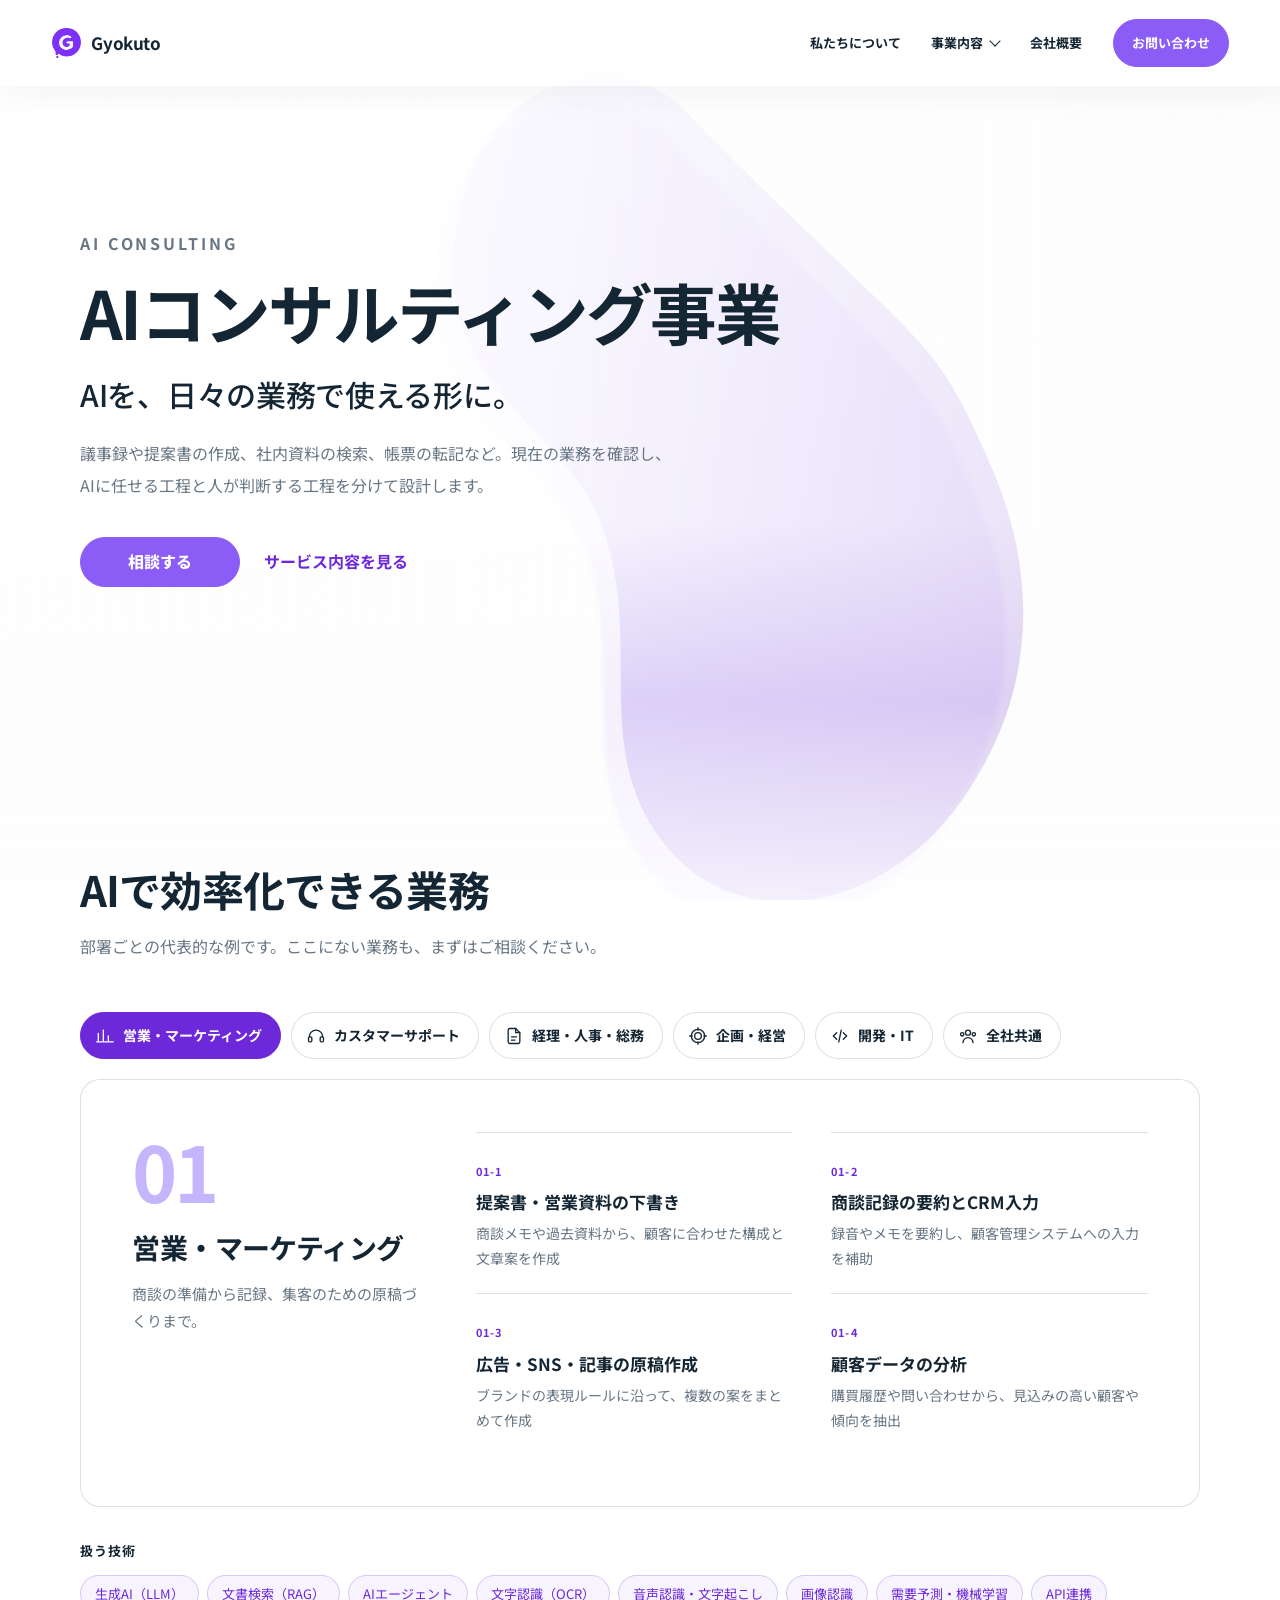
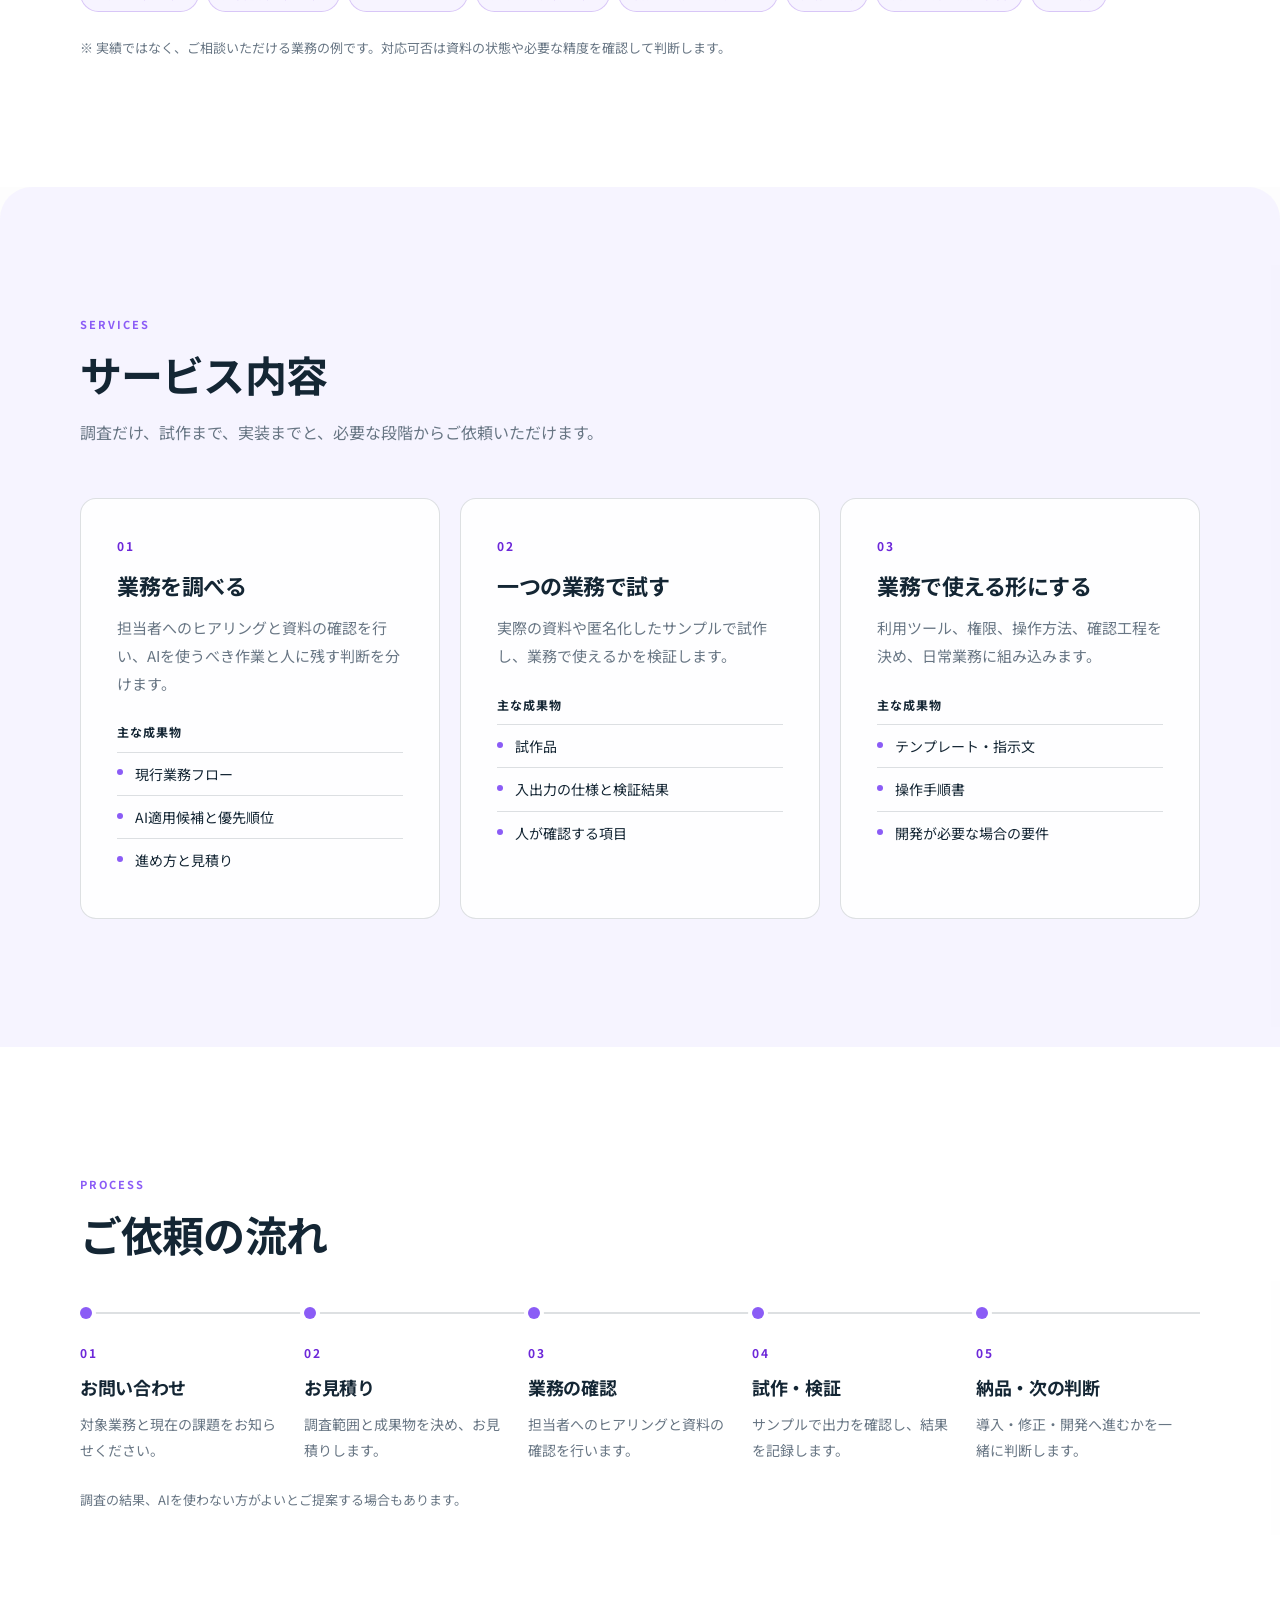
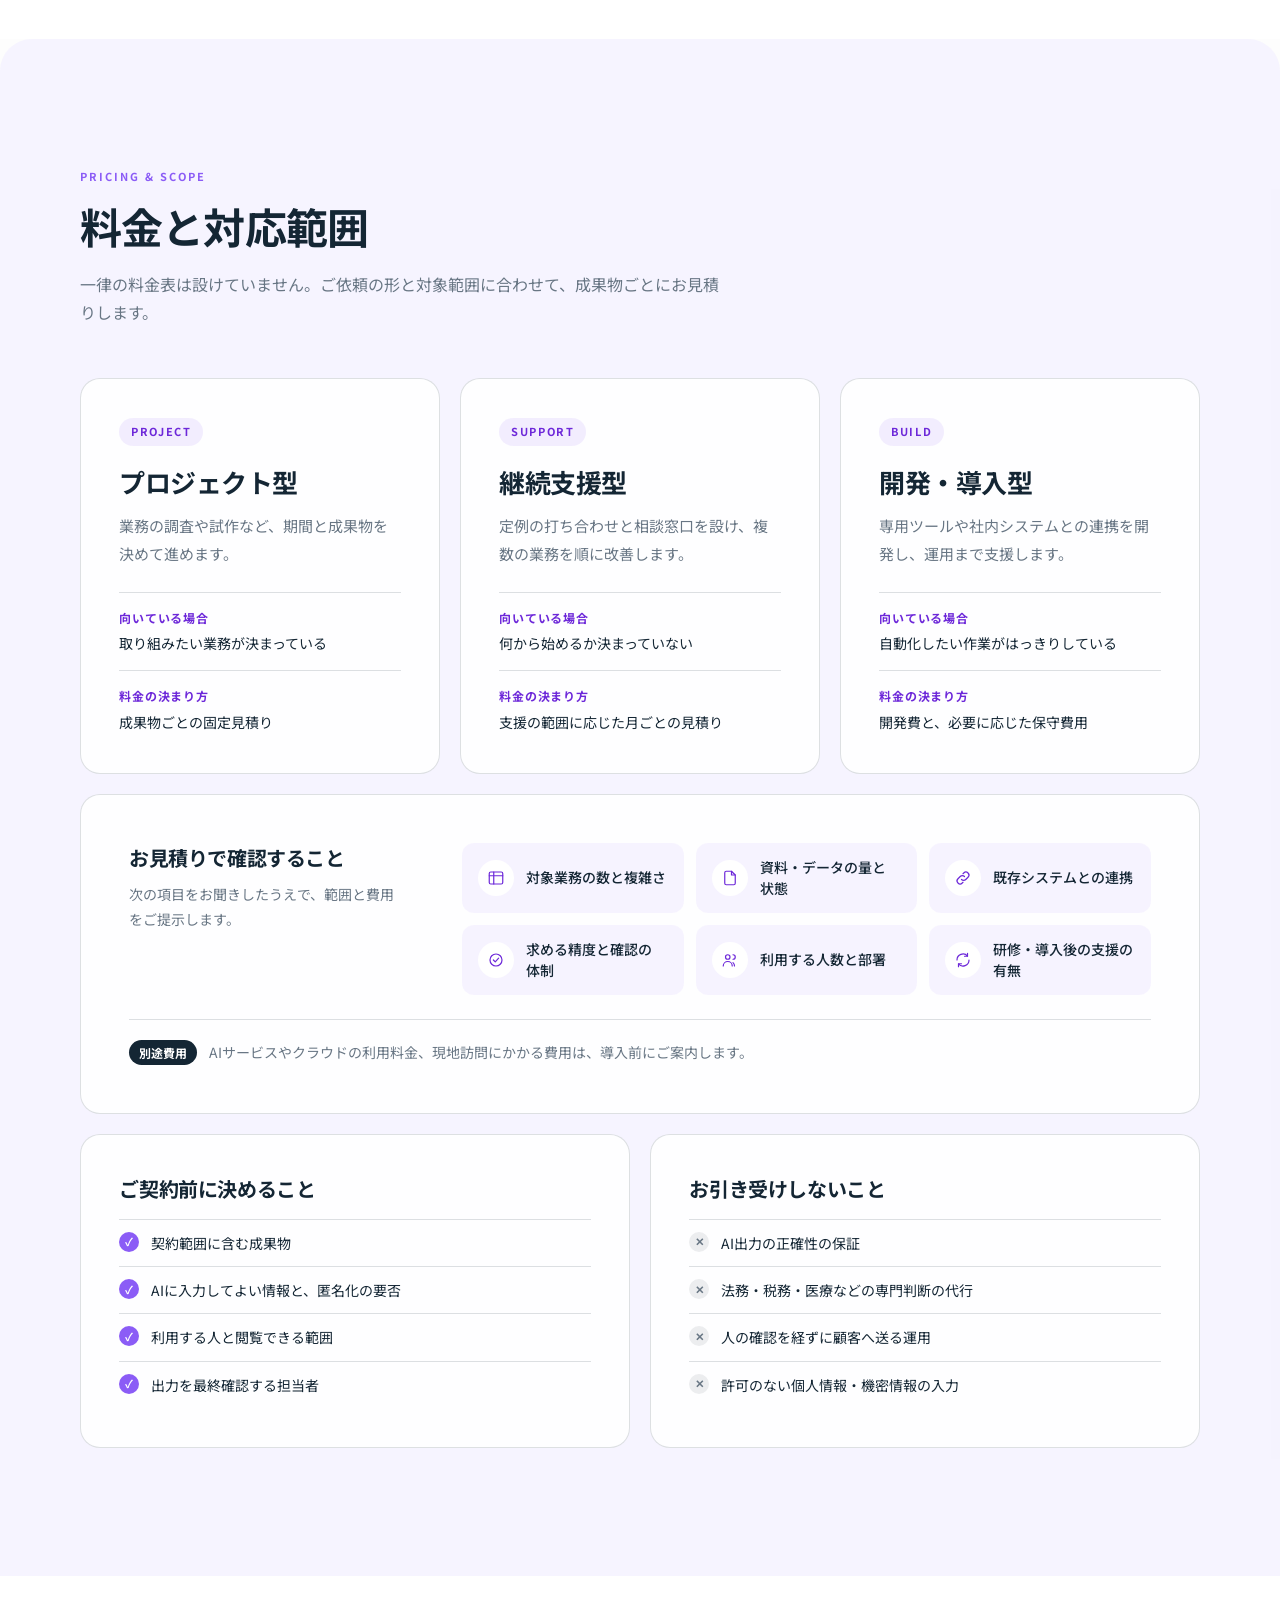
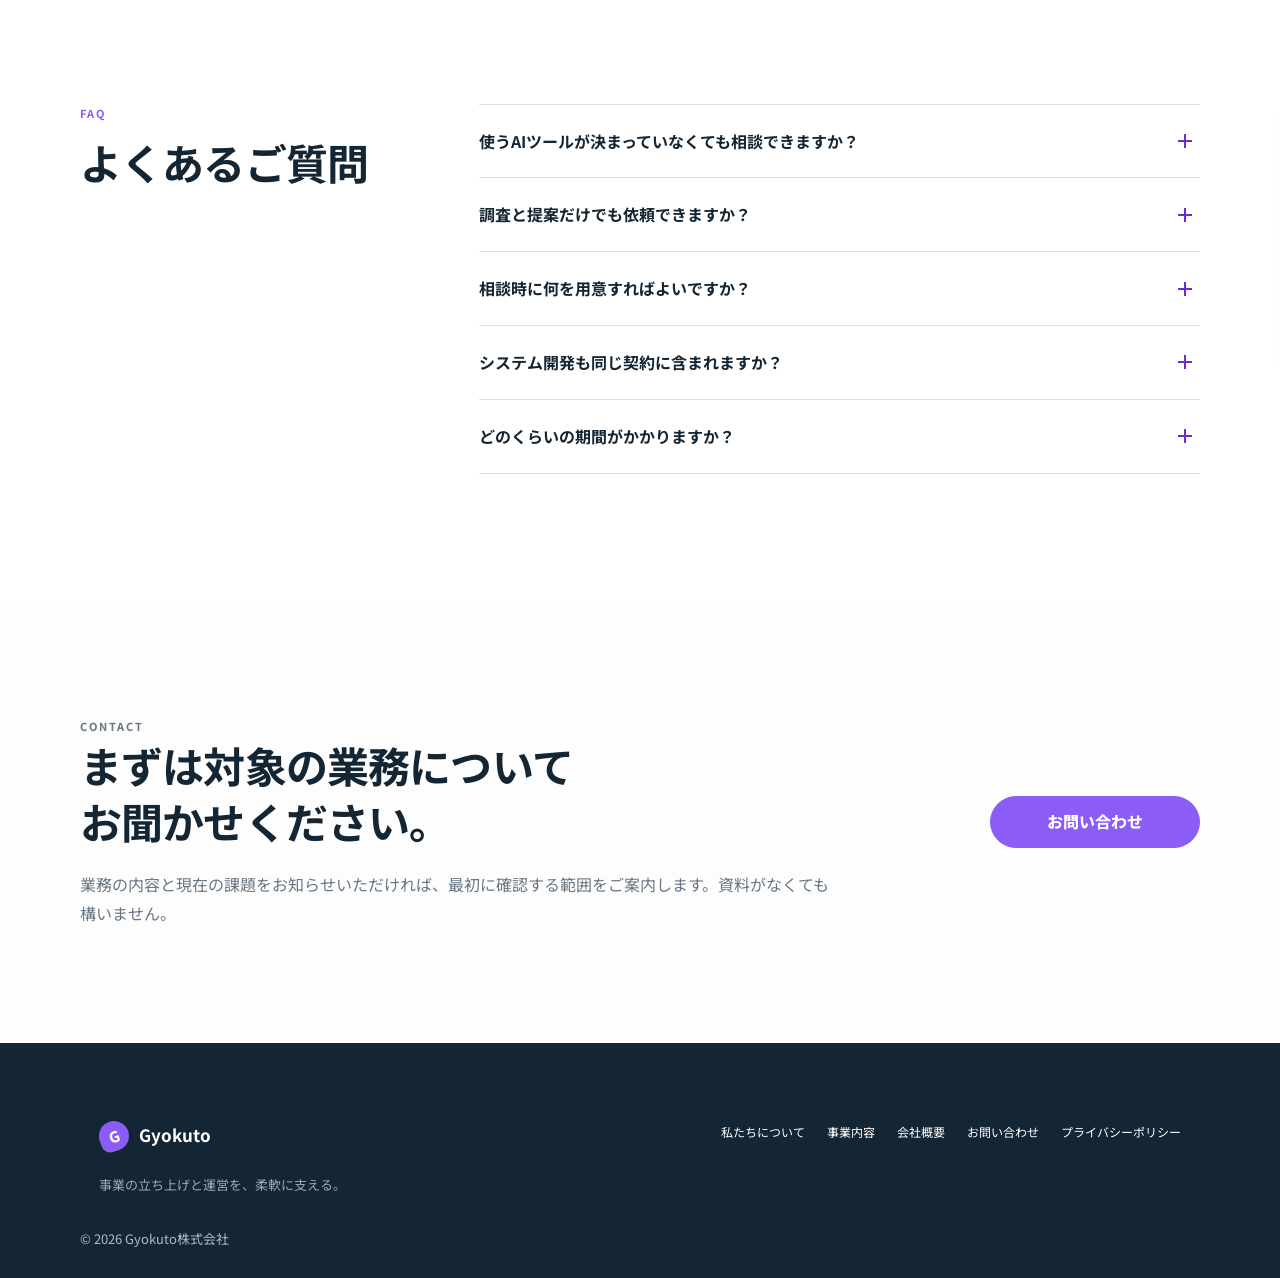
==== ai-it-consulting.html @ eee2500d "AIコンサルページの料金と対応範囲を刷新 - ご依頼の形（プロジェクト型・継続支援型・開発導入型）を追加 - お見積りで確認する項目と別途費用を明記 - ご契約前に決めること／お引き受けしないことを対" ====
<!doctype html>
<html lang="ja">
<head>
  <meta charset="utf-8">
  <meta name="viewport" content="width=device-width, initial-scale=1">
  <title>AIコンサルティング事業 | Gyokuto株式会社</title>
  <meta name="description" content="Gyokuto株式会社のAIコンサルティング事業。現在の作業手順、資料、完成物、確認者を確認し、AIに任せる工程と人が判断する工程を分けて設計します。">
  <meta property="og:type" content="website">
  <meta property="og:title" content="AIコンサルティング事業 | Gyokuto株式会社">
  <meta property="og:description" content="現在の作業手順、資料、完成物、確認者を確認し、AIに任せる工程と人が判断する工程を分けて設計します。">
  <meta property="og:url" content="https://corp.gyokuto-inc.com/ai-it-consulting.html">
  <meta property="og:image" content="https://corp.gyokuto-inc.com/assets/hero-operations.png">
  <link rel="canonical" href="https://corp.gyokuto-inc.com/ai-it-consulting.html">
  <link rel="icon" type="image/png" href="assets/gyokuto-logo-mark.png">
  <link rel="preconnect" href="https://fonts.googleapis.com">
  <link rel="preconnect" href="https://fonts.gstatic.com" crossorigin>
  <link href="https://fonts.googleapis.com/css2?family=Noto+Sans+JP:wght@400;500;700&display=swap" rel="stylesheet">
  <link rel="stylesheet" href="styles.css?v=20260928-9">
</head>
<body class="inner-page service-detail-page ai-consulting-page">
  <div class="home-morph-background" data-morph-background aria-hidden="true">
    <svg class="home-morph-background-svg" viewBox="0 0 1400 770" preserveAspectRatio="none" focusable="false">
      <defs>
        <linearGradient id="home-morph-gradient" x1="0" y1="0" x2="1" y2="1">
          <stop offset="0%" stop-color="#c4b5fd"></stop>
          <stop offset="58%" stop-color="#8b5cf6"></stop>
          <stop offset="100%" stop-color="#6d28d9"></stop>
        </linearGradient>
        <filter id="home-morph-soften" x="-20%" y="-20%" width="140%" height="140%">
          <feGaussianBlur stdDeviation="3"></feGaussianBlur>
        </filter>
      </defs>
      <g class="home-morph-shapes" transform="translate(80 0) scale(1.05)">
        <path class="home-morph-shadow" d="M 262.9,252.2 C 210.1,338.2 212.6,487.6 288.8,553.9 C 372.2,626.5 511.2,517.8 620.3,536.3 C 750.6,558.4 860.3,723 987.3,686.5 C 1089,657.3 1168,534.7 1173,429.2 C 1178,313.7 1096,189.1 995.1,130.7 C 852.1,47.07 658.8,78.95 498.1,119.2 C 410.7,141.1 322.6,154.8 262.9,252.2 Z"></path>
        <path class="home-morph-shape" data-morph-path d="M 262.9,252.2 C 210.1,338.2 212.6,487.6 288.8,553.9 C 372.2,626.5 511.2,517.8 620.3,536.3 C 750.6,558.4 860.3,723 987.3,686.5 C 1089,657.3 1168,534.7 1173,429.2 C 1178,313.7 1096,189.1 995.1,130.7 C 852.1,47.07 658.8,78.95 498.1,119.2 C 410.7,141.1 322.6,154.8 262.9,252.2 Z"></path>
      </g>
    </svg>
  </div>
  <header class="site-header home-header">
    <a class="brand home-brand" href="index.html" aria-label="Gyokuto株式会社 トップページ">
      <img class="home-brand-image" src="assets/gyokuto-logo-mark.png" alt="">
      <span>Gyokuto</span>
    </a>
    <button class="nav-toggle home-nav-toggle" type="button" aria-label="メニューを開く" aria-expanded="false">メニュー</button>
    <nav class="site-nav home-nav" aria-label="主要ナビゲーション">
      <a href="index.html#about">私たちについて</a>
      <div class="nav-business">
        <button class="nav-business-trigger" type="button" aria-expanded="false" aria-controls="business-subnav">
          <span>事業内容</span>
          <span class="nav-business-chevron" aria-hidden="true"></span>
        </button>
        <div class="nav-business-subnav" id="business-subnav">
          <a href="ai-it-consulting.html"><span>AIコンサルティング事業</span><span class="nav-business-arrow" aria-hidden="true">↗</span></a>
          <a href="bpo.html"><span>BPO事業</span><span class="nav-business-arrow" aria-hidden="true">↗</span></a>
          <a href="web-services.html"><span>業務改善・システム開発事業</span><span class="nav-business-arrow" aria-hidden="true">↗</span></a>
        </div>
      </div>
      <a href="company.html">会社概要</a>
      <a class="nav-cta home-nav-cta" href="contact.html">お問い合わせ</a>
    </nav>
  </header>
  <main>
    <section class="page-hero ai-hero" data-morph-state="0">
      <div class="container">
        <p class="eyebrow">AI CONSULTING</p>
        <h1><span class="title-keep">AIコンサルティング</span><span class="title-keep">事業</span></h1>
        <p class="ai-hero-lead">AIを、日々の業務で<br class="ai-sp-only">使える形に。</p>
        <p>議事録や提案書の作成、社内資料の検索、帳票の転記など。現在の業務を確認し、AIに任せる工程と人が判断する工程を分けて設計します。</p>
        <div class="ai-hero-actions">
          <a class="button primary" href="contact.html">相談する</a>
          <a class="text-link" href="#ai-services">サービス内容を見る</a>
        </div>
      </div>
    </section>

    <section id="ai-examples" class="section ai-examples" data-morph-state="1">
      <div class="container">
        <div class="section-heading ai-heading">
          <p class="eyebrow">USE CASES</p>
          <h2>AIで効率化できる業務</h2>
          <p>部署ごとの代表的な例です。ここにない業務も、まずはご相談ください。</p>
        </div>
        <div class="ai-uc" data-ai-tabs>
          <div class="ai-uc-tabs" role="tablist" aria-label="部署を選ぶ">
            <button class="ai-uc-tab" type="button" role="tab" id="ai-uc-tab-sales" aria-controls="ai-uc-sales" aria-selected="true"><span class="ai-uc-icon" aria-hidden="true"><svg viewBox="0 0 24 24" fill="none" stroke="currentColor" stroke-width="1.6" stroke-linecap="round" stroke-linejoin="round"><path d="M4 19V9M10 19V5M16 19v-7M22 19H2"/></svg></span>営業・マーケティング</button>
            <button class="ai-uc-tab" type="button" role="tab" id="ai-uc-tab-support" aria-controls="ai-uc-support" aria-selected="false" tabindex="-1"><span class="ai-uc-icon" aria-hidden="true"><svg viewBox="0 0 24 24" fill="none" stroke="currentColor" stroke-width="1.6" stroke-linecap="round" stroke-linejoin="round"><path d="M4 13a8 8 0 0 1 16 0"/><rect x="3" y="13" width="4" height="6" rx="1.5"/><rect x="17" y="13" width="4" height="6" rx="1.5"/></svg></span>カスタマーサポート</button>
            <button class="ai-uc-tab" type="button" role="tab" id="ai-uc-tab-backoffice" aria-controls="ai-uc-backoffice" aria-selected="false" tabindex="-1"><span class="ai-uc-icon" aria-hidden="true"><svg viewBox="0 0 24 24" fill="none" stroke="currentColor" stroke-width="1.6" stroke-linecap="round" stroke-linejoin="round"><path d="M14 3H7a2 2 0 0 0-2 2v14a2 2 0 0 0 2 2h10a2 2 0 0 0 2-2V8z"/><path d="M14 3v5h5M9 13h6M9 17h4"/></svg></span>経理・人事・総務</button>
            <button class="ai-uc-tab" type="button" role="tab" id="ai-uc-tab-planning" aria-controls="ai-uc-planning" aria-selected="false" tabindex="-1"><span class="ai-uc-icon" aria-hidden="true"><svg viewBox="0 0 24 24" fill="none" stroke="currentColor" stroke-width="1.6" stroke-linecap="round" stroke-linejoin="round"><circle cx="12" cy="12" r="8"/><circle cx="12" cy="12" r="4"/><path d="M12 2v3M12 19v3M2 12h3M19 12h3"/></svg></span>企画・経営</button>
            <button class="ai-uc-tab" type="button" role="tab" id="ai-uc-tab-dev" aria-controls="ai-uc-dev" aria-selected="false" tabindex="-1"><span class="ai-uc-icon" aria-hidden="true"><svg viewBox="0 0 24 24" fill="none" stroke="currentColor" stroke-width="1.6" stroke-linecap="round" stroke-linejoin="round"><path d="m8 8-4 4 4 4M16 8l4 4-4 4M13.5 5l-3 14"/></svg></span>開発・IT</button>
            <button class="ai-uc-tab" type="button" role="tab" id="ai-uc-tab-company" aria-controls="ai-uc-company" aria-selected="false" tabindex="-1"><span class="ai-uc-icon" aria-hidden="true"><svg viewBox="0 0 24 24" fill="none" stroke="currentColor" stroke-width="1.6" stroke-linecap="round" stroke-linejoin="round"><circle cx="12" cy="8" r="3"/><path d="M6 20a6 6 0 0 1 12 0"/><circle cx="5" cy="10" r="2"/><circle cx="19" cy="10" r="2"/></svg></span>全社共通</button>
          </div>
          <div class="ai-uc-panel" id="ai-uc-sales" role="tabpanel" aria-labelledby="ai-uc-tab-sales">
            <div class="ai-uc-panel-head">
              <span class="ai-uc-panel-num" aria-hidden="true">01</span>
              <h3>営業・マーケティング</h3>
              <p>商談の準備から記録、集客のための原稿づくりまで。</p>
            </div>
            <ul class="ai-uc-list">
                <li><span class="ai-uc-no">01-1</span><h4>提案書・営業資料の下書き</h4><p>商談メモや過去資料から、顧客に合わせた構成と文章案を作成</p></li>
                <li><span class="ai-uc-no">01-2</span><h4>商談記録の要約とCRM入力</h4><p>録音やメモを要約し、顧客管理システムへの入力を補助</p></li>
                <li><span class="ai-uc-no">01-3</span><h4>広告・SNS・記事の原稿作成</h4><p>ブランドの表現ルールに沿って、複数の案をまとめて作成</p></li>
                <li><span class="ai-uc-no">01-4</span><h4>顧客データの分析</h4><p>購買履歴や問い合わせから、見込みの高い顧客や傾向を抽出</p></li>
            </ul>
          </div>
          <div class="ai-uc-panel" id="ai-uc-support" role="tabpanel" aria-labelledby="ai-uc-tab-support">
            <div class="ai-uc-panel-head">
              <span class="ai-uc-panel-num" aria-hidden="true">02</span>
              <h3>カスタマーサポート</h3>
              <p>問い合わせの一次対応と、担当者の回答作成を支えます。</p>
            </div>
            <ul class="ai-uc-list">
                <li><span class="ai-uc-no">02-1</span><h4>問い合わせ対応チャットボット</h4><p>FAQや規約をもとに、よくある質問へ24時間回答</p></li>
                <li><span class="ai-uc-no">02-2</span><h4>問い合わせの分類・振り分け</h4><p>メールやフォームの内容を読み取り、担当部署ごとに仕分け</p></li>
                <li><span class="ai-uc-no">02-3</span><h4>回答文の下書き</h4><p>過去の対応履歴を参照し、担当者が確認する回答案を作成</p></li>
                <li><span class="ai-uc-no">02-4</span><h4>応対記録の要約と分析</h4><p>通話やチャットの記録を要約し、多い要望や不満を集計</p></li>
            </ul>
          </div>
          <div class="ai-uc-panel" id="ai-uc-backoffice" role="tabpanel" aria-labelledby="ai-uc-tab-backoffice">
            <div class="ai-uc-panel-head">
              <span class="ai-uc-panel-num" aria-hidden="true">03</span>
              <h3>経理・人事・総務</h3>
              <p>書類の読み取りやチェックなど、件数の多い事務作業に。</p>
            </div>
            <ul class="ai-uc-list">
                <li><span class="ai-uc-no">03-1</span><h4>請求書・帳票の読み取り</h4><p>PDFや紙の書類から必要な項目を抜き出し、Excelや会計ソフトへ</p></li>
                <li><span class="ai-uc-no">03-2</span><h4>経費・申請内容のチェック</h4><p>社内規程と照らし合わせ、不備や確認が必要な箇所を指摘</p></li>
                <li><span class="ai-uc-no">03-3</span><h4>求人票・研修資料の作成</h4><p>職種や社内ルールに合わせて、文章と資料の下書きを作成</p></li>
                <li><span class="ai-uc-no">03-4</span><h4>社内規程の問い合わせ対応</h4><p>就業規則や手続きに関する社員からの質問に回答</p></li>
            </ul>
          </div>
          <div class="ai-uc-panel" id="ai-uc-planning" role="tabpanel" aria-labelledby="ai-uc-tab-planning">
            <div class="ai-uc-panel-head">
              <span class="ai-uc-panel-num" aria-hidden="true">04</span>
              <h3>企画・経営</h3>
              <p>情報収集と分析の時間を減らし、判断に集中できるように。</p>
            </div>
            <ul class="ai-uc-list">
                <li><span class="ai-uc-no">04-1</span><h4>市場・競合の調査</h4><p>公開情報を集めて要約し、比較しやすい形に整理</p></li>
                <li><span class="ai-uc-no">04-2</span><h4>売上・需要の予測</h4><p>過去の実績データから、売上や在庫の必要量を予測</p></li>
                <li><span class="ai-uc-no">04-3</span><h4>レポート・会議資料の作成</h4><p>数値データと議事録から、報告書や資料の下書きを作成</p></li>
                <li><span class="ai-uc-no">04-4</span><h4>アンケート・口コミの分析</h4><p>自由記述の回答を分類し、傾向と改善点をまとめる</p></li>
            </ul>
          </div>
          <div class="ai-uc-panel" id="ai-uc-dev" role="tabpanel" aria-labelledby="ai-uc-tab-dev">
            <div class="ai-uc-panel-head">
              <span class="ai-uc-panel-num" aria-hidden="true">05</span>
              <h3>開発・IT</h3>
              <p>開発の生産性向上から、社内システムへのAI組み込みまで。</p>
            </div>
            <ul class="ai-uc-list">
                <li><span class="ai-uc-no">05-1</span><h4>コード生成・レビューの支援</h4><p>開発チームに合ったAIツールの選定と、使い方のルールづくり</p></li>
                <li><span class="ai-uc-no">05-2</span><h4>テスト・技術文書の作成</h4><p>既存のコードから、テストケースや仕様書の下書きを作成</p></li>
                <li><span class="ai-uc-no">05-3</span><h4>既存システムとのAI連携</h4><p>社内システムや業務ツールに、API経由でAIの機能を組み込み</p></li>
                <li><span class="ai-uc-no">05-4</span><h4>AIエージェントによる自動化</h4><p>複数の手順にまたがる定型処理を、AIが順に実行する仕組みを構築</p></li>
            </ul>
          </div>
          <div class="ai-uc-panel" id="ai-uc-company" role="tabpanel" aria-labelledby="ai-uc-tab-company">
            <div class="ai-uc-panel-head">
              <span class="ai-uc-panel-num" aria-hidden="true">06</span>
              <h3>全社共通</h3>
              <p>部署を問わず使える基盤と、安全に使うためのルールづくり。</p>
            </div>
            <ul class="ai-uc-list">
                <li><span class="ai-uc-no">06-1</span><h4>社内ナレッジ検索</h4><p>マニュアルや過去資料を横断して検索し、参照元つきで回答</p></li>
                <li><span class="ai-uc-no">06-2</span><h4>議事録の作成</h4><p>会議の音声から文字起こしし、決定事項とタスクを整理</p></li>
                <li><span class="ai-uc-no">06-3</span><h4>翻訳・文章の校正</h4><p>社内外の文書を翻訳し、表記ゆれや誤字を確認</p></li>
                <li><span class="ai-uc-no">06-4</span><h4>AI利用ガイドラインと研修</h4><p>入力してよい情報や確認手順を定め、社員向けの研修を実施</p></li>
            </ul>
          </div>
        </div>
        <div class="ai-tech">
          <p class="ai-tech-label">扱う技術</p>
          <ul class="ai-tech-list"><li>生成AI（LLM）</li><li>文書検索（RAG）</li><li>AIエージェント</li><li>文字認識（OCR）</li><li>音声認識・文字起こし</li><li>画像認識</li><li>需要予測・機械学習</li><li>API連携</li></ul>
        </div>
        <p class="ai-small">※ 実績ではなく、ご相談いただける業務の例です。対応可否は資料の状態や必要な精度を確認して判断します。</p>
      </div>
    </section>

    <section id="ai-services" class="section muted ai-services" data-morph-state="2">
      <div class="container">
        <div class="section-heading ai-heading">
          <p class="eyebrow">SERVICES</p>
          <h2>サービス内容</h2>
          <p>調査だけ、試作まで、実装までと、必要な段階からご依頼いただけます。</p>
        </div>
        <ol class="ai-service-grid">
          <li class="ai-service">
            <span class="ai-num">01</span>
            <h3>業務を調べる</h3>
            <p>担当者へのヒアリングと資料の確認を行い、AIを使うべき作業と人に残す判断を分けます。</p>
            <p class="ai-service-label">主な成果物</p>
            <ul>
              <li>現行業務フロー</li>
              <li>AI適用候補と優先順位</li>
              <li>進め方と見積り</li>
            </ul>
          </li>
          <li class="ai-service">
            <span class="ai-num">02</span>
            <h3>一つの業務で試す</h3>
            <p>実際の資料や匿名化したサンプルで試作し、業務で使えるかを検証します。</p>
            <p class="ai-service-label">主な成果物</p>
            <ul>
              <li>試作品</li>
              <li>入出力の仕様と検証結果</li>
              <li>人が確認する項目</li>
            </ul>
          </li>
          <li class="ai-service">
            <span class="ai-num">03</span>
            <h3>業務で使える形にする</h3>
            <p>利用ツール、権限、操作方法、確認工程を決め、日常業務に組み込みます。</p>
            <p class="ai-service-label">主な成果物</p>
            <ul>
              <li>テンプレート・指示文</li>
              <li>操作手順書</li>
              <li>開発が必要な場合の要件</li>
            </ul>
          </li>
        </ol>
      </div>
    </section>

    <section id="ai-process" class="section ai-process" data-morph-state="3">
      <div class="container">
        <div class="section-heading ai-heading">
          <p class="eyebrow">PROCESS</p>
          <h2>ご依頼の流れ</h2>
        </div>
        <ol class="ai-flow">
          <li><span class="ai-num">01</span><h3>お問い合わせ</h3><p>対象業務と現在の課題をお知らせください。</p></li>
          <li><span class="ai-num">02</span><h3>お見積り</h3><p>調査範囲と成果物を決め、お見積りします。</p></li>
          <li><span class="ai-num">03</span><h3>業務の確認</h3><p>担当者へのヒアリングと資料の確認を行います。</p></li>
          <li><span class="ai-num">04</span><h3>試作・検証</h3><p>サンプルで出力を確認し、結果を記録します。</p></li>
          <li><span class="ai-num">05</span><h3>納品・次の判断</h3><p>導入・修正・開発へ進むかを一緒に判断します。</p></li>
        </ol>
        <p class="ai-small">調査の結果、AIを使わない方がよいとご提案する場合もあります。</p>
      </div>
    </section>

    <section id="ai-pricing" class="section muted ai-pricing" data-morph-state="4">
      <div class="container">
        <div class="section-heading ai-heading">
          <p class="eyebrow">PRICING &amp; SCOPE</p>
          <h2>料金と対応範囲</h2>
          <p>一律の料金表は設けていません。ご依頼の形と対象範囲に合わせて、成果物ごとにお見積りします。</p>
        </div>

        <ol class="ai-plan-grid">
          <li class="ai-plan">
            <span class="ai-plan-tag">PROJECT</span>
            <h3>プロジェクト型</h3>
            <p class="ai-plan-lead">業務の調査や試作など、期間と成果物を決めて進めます。</p>
            <dl class="ai-plan-meta">
              <div><dt>向いている場合</dt><dd>取り組みたい業務が決まっている</dd></div>
              <div><dt>料金の決まり方</dt><dd>成果物ごとの固定見積り</dd></div>
            </dl>
          </li>
          <li class="ai-plan">
            <span class="ai-plan-tag">SUPPORT</span>
            <h3>継続支援型</h3>
            <p class="ai-plan-lead">定例の打ち合わせと相談窓口を設け、複数の業務を順に改善します。</p>
            <dl class="ai-plan-meta">
              <div><dt>向いている場合</dt><dd>何から始めるか決まっていない</dd></div>
              <div><dt>料金の決まり方</dt><dd>支援の範囲に応じた月ごとの見積り</dd></div>
            </dl>
          </li>
          <li class="ai-plan">
            <span class="ai-plan-tag">BUILD</span>
            <h3>開発・導入型</h3>
            <p class="ai-plan-lead">専用ツールや社内システムとの連携を開発し、運用まで支援します。</p>
            <dl class="ai-plan-meta">
              <div><dt>向いている場合</dt><dd>自動化したい作業がはっきりしている</dd></div>
              <div><dt>料金の決まり方</dt><dd>開発費と、必要に応じた保守費用</dd></div>
            </dl>
          </li>
        </ol>

        <div class="ai-estimate">
          <div class="ai-estimate-head">
            <h3>お見積りで確認すること</h3>
            <p>次の項目をお聞きしたうえで、範囲と費用をご提示します。</p>
          </div>
          <ul class="ai-estimate-list">
            <li><span class="ai-estimate-icon" aria-hidden="true"><svg viewBox="0 0 24 24" fill="none" stroke="currentColor" stroke-width="1.6" stroke-linecap="round" stroke-linejoin="round"><rect x="3" y="4" width="18" height="16" rx="2"/><path d="M3 9h18M9 4v16"/></svg></span>対象業務の数と複雑さ</li>
            <li><span class="ai-estimate-icon" aria-hidden="true"><svg viewBox="0 0 24 24" fill="none" stroke="currentColor" stroke-width="1.6" stroke-linecap="round" stroke-linejoin="round"><path d="M14 3H7a2 2 0 0 0-2 2v14a2 2 0 0 0 2 2h10a2 2 0 0 0 2-2V8z"/><path d="M14 3v5h5"/></svg></span>資料・データの量と状態</li>
            <li><span class="ai-estimate-icon" aria-hidden="true"><svg viewBox="0 0 24 24" fill="none" stroke="currentColor" stroke-width="1.6" stroke-linecap="round" stroke-linejoin="round"><path d="M10 14a4 4 0 0 0 5.7 0l3-3a4 4 0 0 0-5.7-5.7l-1 1"/><path d="M14 10a4 4 0 0 0-5.7 0l-3 3a4 4 0 0 0 5.7 5.7l1-1"/></svg></span>既存システムとの連携</li>
            <li><span class="ai-estimate-icon" aria-hidden="true"><svg viewBox="0 0 24 24" fill="none" stroke="currentColor" stroke-width="1.6" stroke-linecap="round" stroke-linejoin="round"><circle cx="12" cy="12" r="8"/><path d="m8.5 12 2.5 2.5 4.5-5"/></svg></span>求める精度と確認の体制</li>
            <li><span class="ai-estimate-icon" aria-hidden="true"><svg viewBox="0 0 24 24" fill="none" stroke="currentColor" stroke-width="1.6" stroke-linecap="round" stroke-linejoin="round"><circle cx="9" cy="8" r="3"/><path d="M3 20a6 6 0 0 1 12 0"/><path d="M16 5a3 3 0 0 1 0 6M18 20a6 6 0 0 0-2-4.5"/></svg></span>利用する人数と部署</li>
            <li><span class="ai-estimate-icon" aria-hidden="true"><svg viewBox="0 0 24 24" fill="none" stroke="currentColor" stroke-width="1.6" stroke-linecap="round" stroke-linejoin="round"><path d="M4 12a8 8 0 0 1 14-5.3M20 12a8 8 0 0 1-14 5.3"/><path d="M18 3v4h-4M6 21v-4h4"/></svg></span>研修・導入後の支援の有無</li>
          </ul>
          <p class="ai-estimate-note"><strong>別途費用</strong>AIサービスやクラウドの利用料金、現地訪問にかかる費用は、導入前にご案内します。</p>
        </div>

        <div class="ai-terms">
          <div class="ai-terms-col is-yes">
            <h3>ご契約前に決めること</h3>
            <ul>
              <li>契約範囲に含む成果物</li>
              <li>AIに入力してよい情報と、匿名化の要否</li>
              <li>利用する人と閲覧できる範囲</li>
              <li>出力を最終確認する担当者</li>
            </ul>
          </div>
          <div class="ai-terms-col is-no">
            <h3>お引き受けしないこと</h3>
            <ul>
              <li>AI出力の正確性の保証</li>
              <li>法務・税務・医療などの専門判断の代行</li>
              <li>人の確認を経ずに顧客へ送る運用</li>
              <li>許可のない個人情報・機密情報の入力</li>
            </ul>
          </div>
        </div>
      </div>
    </section>

    <section id="ai-faq" class="section ai-faq" data-morph-state="4">
      <div class="container ai-faq-grid">
        <div class="section-heading ai-heading">
          <p class="eyebrow">FAQ</p>
          <h2>よくあるご質問</h2>
        </div>
        <div class="ai-faq-list">
          <details><summary>使うAIツールが決まっていなくても相談できますか？<span class="ai-faq-toggle" aria-hidden="true"></span></summary><p>はい。先に業務の内容を整理し、既存ツールで対応できるか、開発が必要かを判断します。</p></details>
          <details><summary>調査と提案だけでも依頼できますか？<span class="ai-faq-toggle" aria-hidden="true"></span></summary><p>可能です。試作や開発に進むかは、調査結果を確認してから決められます。</p></details>
          <details><summary>相談時に何を用意すればよいですか？<span class="ai-faq-toggle" aria-hidden="true"></span></summary><p>現在の作業手順、使用している資料、完成物の例があると確認が進みます。機密情報は匿名化したサンプルでも構いません。</p></details>
          <details><summary>システム開発も同じ契約に含まれますか？<span class="ai-faq-toggle" aria-hidden="true"></span></summary><p>内容によって異なります。本番用のシステム開発は、範囲を分けてお見積りする場合があります。</p></details>
          <details><summary>どのくらいの期間がかかりますか？<span class="ai-faq-toggle" aria-hidden="true"></span></summary><p>対象業務の数や資料の状態によって変わります。お問い合わせ後に、段階ごとの予定をご案内します。</p></details>
        </div>
      </div>
    </section>

    <section class="section service-cta-section" data-morph-state="4">
      <div class="container service-cta">
        <div class="service-cta-copy"><p class="eyebrow">CONTACT</p><h2>まずは対象の業務について<br>お聞かせください。</h2><p>業務の内容と現在の課題をお知らせいただければ、最初に確認する範囲をご案内します。資料がなくても構いません。</p></div>
        <div class="service-cta-actions"><a class="button primary" href="contact.html">お問い合わせ</a></div>
      </div>
    </section>
  </main>
  <footer class="site-footer home-footer">
    <div class="home-container home-footer-inner">
      <div>
        <a class="brand home-footer-brand" href="index.html"><span class="home-brand-mark" aria-hidden="true">G</span><span>Gyokuto</span></a>
        <p>事業の立ち上げと運営を、柔軟に支える。</p>
      </div>
      <nav class="footer-nav home-footer-nav" aria-label="フッターナビゲーション">
        <a href="index.html#about">私たちについて</a>
        <a href="index.html#business">事業内容</a>
        <a href="company.html">会社概要</a>
        <a href="contact.html">お問い合わせ</a>
        <a href="privacy.html">プライバシーポリシー</a>
      </nav>
    </div>
    <p class="copyright home-copyright">&copy; 2026 Gyokuto株式会社</p>
  </footer>
  <script src="script.js?v=20260928-2"></script>
</body>
</html>
---- styles.css ----
:root {
  --navy: #24133f;
  --navy-2: #40216f;
  --purple: #8b5cf6;
  --purple-deep: #6d28d9;
  --lavender: #c4b5fd;
  --lavender-soft: #f7f3ff;
  --ink: #17202a;
  --muted: #637083;
  --line: #e1dce9;
  --soft: #f7f4fb;
  --white: #ffffff;
  --shadow: 0 18px 42px rgba(36, 19, 63, 0.12);
  --reveal-distance: 18px;
  --reveal-duration: 700ms;
}

* {
  box-sizing: border-box;
}

html {
  scroll-behavior: smooth;
}

body {
  margin: 0;
  color: var(--ink);
  font-family: "Zen Kaku Gothic New", "Noto Sans JP", "Hiragino Sans", "Yu Gothic UI", "Yu Gothic", Meiryo, sans-serif;
  font-weight: 400;
  line-height: 1.75;
  background: var(--white);
  letter-spacing: 0;
}

/* --------------------------------------------------------------------------
   Pointer-following accent — desktop pointer devices only
   -------------------------------------------------------------------------- */

.cursor-follower,
.cursor-follower-dot {
  position: fixed;
  top: 0;
  left: 0;
  z-index: 100;
  display: block;
  pointer-events: none;
  border-radius: 50%;
  opacity: 0;
  transform: translate3d(-100px, -100px, 0) translate(-50%, -50%);
  transition: opacity 220ms ease, transform 360ms cubic-bezier(0.22, 1, 0.36, 1);
  will-change: transform, opacity;
}

.cursor-follower {
  width: 38px;
  height: 38px;
  background: rgba(139, 92, 246, 0.28);
  filter: blur(10px);
}

.cursor-follower-dot {
  width: 7px;
  height: 7px;
  background: var(--purple);
  box-shadow: 0 0 0 2px rgba(196, 181, 253, 0.58);
}

html.has-cursor-follower .cursor-follower,
html.has-cursor-follower .cursor-follower-dot {
  opacity: 1;
}

@media (prefers-reduced-motion: reduce) {
  .cursor-follower,
  .cursor-follower-dot {
    display: none;
  }
}

html.has-reveal .reveal-item {
  opacity: 0;
  transform: translate3d(0, var(--reveal-distance), 0);
  transition:
    opacity var(--reveal-duration) cubic-bezier(0.22, 1, 0.36, 1),
    transform var(--reveal-duration) cubic-bezier(0.22, 1, 0.36, 1);
}

html.has-reveal .reveal-item.is-visible {
  opacity: 1;
  transform: none;
  transition-delay: var(--reveal-delay, 0ms);
  will-change: auto;
}

@media (prefers-reduced-motion: reduce) {
  html {
    scroll-behavior: auto;
  }

  html.has-reveal .reveal-item,
  html.has-reveal .reveal-item.is-visible {
    opacity: 1;
    transform: none;
    transition: none;
    transition-delay: 0ms;
    will-change: auto;
  }

}

/* --------------------------------------------------------------------------
   Gyokuto homepage — editorial motion system
   -------------------------------------------------------------------------- */

body.home-page {
  --home-ink: #142634;
  --home-muted: #687684;
  --home-line: rgba(20, 38, 52, 0.14);
  --home-soft: #f0f2f5;
  --home-violet: #8b5cf6;
  --home-violet-dark: #6d28d9;
  --home-violet-soft: #c4b5fd;
  --home-night: #263851;
  --home-ease: cubic-bezier(0.22, 1, 0.36, 1);
  --home-display: clamp(38px, 5.8vw, 84px);
  color: var(--home-ink);
  background: #fff;
  font-family: "Zen Kaku Gothic New", "Noto Sans JP", "Hiragino Sans", "Yu Gothic UI", "Yu Gothic", Meiryo, sans-serif;
  font-weight: 400;
  line-height: 1.75;
  overflow-x: hidden;
}

body.home-page a {
  color: inherit;
}

.home-container {
  width: min(1280px, calc(100% - 96px));
  margin-inline: auto;
}

.home-header {
  position: fixed;
  inset: 0 0 auto;
  z-index: 50;
  min-height: 86px;
  padding: 18px clamp(24px, 4vw, 64px);
  border: 0;
  background: transparent;
  box-shadow: none;
  transition: background 500ms var(--home-ease), box-shadow 500ms var(--home-ease), backdrop-filter 500ms var(--home-ease);
}

.home-header.is-scrolled {
  background: rgba(255, 255, 255, 0.82);
  box-shadow: 0 8px 40px rgba(20, 38, 52, 0.08);
  backdrop-filter: blur(18px);
}

.home-brand,
.home-footer-brand {
  gap: 10px;
  color: var(--home-ink);
  font-size: 17px;
  letter-spacing: -0.02em;
}

.home-brand-mark {
  display: inline-grid;
  place-items: center;
  width: 30px;
  height: 30px;
  color: #fff;
  background: var(--home-violet);
  border-radius: 50% 50% 50% 9px;
  font-size: 15px;
  font-weight: 800;
  line-height: 1;
  transform: rotate(-18deg);
}

.home-brand-image {
  display: block;
  width: 30px;
  height: 30px;
  object-fit: contain;
  flex: 0 0 auto;
}

.home-brand-mark + span {
  transform: translateY(-1px);
}

.home-nav {
  gap: clamp(20px, 2.4vw, 42px);
  color: var(--home-ink);
  font-size: 13px;
  font-weight: 700;
}

.home-nav a {
  position: relative;
  padding: 8px 0;
  transition: color 250ms ease, opacity 250ms ease;
}

.home-nav a:not(.home-nav-cta)::after {
  position: absolute;
  right: 0;
  bottom: 1px;
  left: 0;
  height: 1px;
  content: "";
  background: currentColor;
  transform: scaleX(0);
  transform-origin: right center;
  transition: transform 400ms var(--home-ease);
}

.home-nav a:not(.home-nav-cta):hover::after,
.home-nav a:not(.home-nav-cta):focus-visible::after {
  transform: scaleX(1);
  transform-origin: left center;
}

.home-nav-cta {
  padding: 11px 18px;
  border: 1px solid rgba(139, 92, 246, 0.42);
  border-radius: 999px;
  color: #fff !important;
  background: var(--home-violet);
  transition: color 300ms ease, background 300ms ease, transform 300ms var(--home-ease);
}

.home-nav-cta:hover,
.home-nav-cta:focus-visible {
  color: #fff !important;
  border-color: var(--home-violet-dark);
  background: var(--home-violet-dark);
  transform: translateY(-2px);
}

.home-nav-toggle {
  display: none;
  min-width: 86px;
  padding: 9px 14px;
  border: 1px solid rgba(20, 38, 52, 0.18);
  border-radius: 999px;
  color: var(--home-ink);
  background: rgba(255, 255, 255, 0.9);
  font-size: 12px;
  font-weight: 800;
}

.home-hero {
  position: relative;
  min-height: max(700px, 100svh);
  display: flex;
  align-items: center;
  overflow: hidden;
  background: rgba(255, 255, 255, 0.78);
}

.home-morph-background {
  position: fixed;
  inset: 0;
  z-index: 0;
  overflow: hidden;
  contain: strict;
  pointer-events: none;
  opacity: 0;
  transition: opacity 900ms var(--home-ease);
}

.home-morph-background.is-ready {
  opacity: 1;
}

.home-morph-background-svg {
  position: absolute;
  inset: 0;
  width: 100%;
  min-width: 0;
  height: 100%;
  overflow: visible;
}

.home-morph-shape,
.home-morph-shadow {
  transform-box: fill-box;
  transform-origin: 50% 50%;
}

.home-morph-shape {
  fill: url("#home-morph-gradient");
  opacity: 0.82;
}

/* 旧 filter: saturate(0.9) をグラデーション色に焼き込み（毎フレームのフィルタ処理を省く） */
#home-morph-gradient stop:nth-child(1) { stop-color: #c3b6f7; }
#home-morph-gradient stop:nth-child(2) { stop-color: #885ee9; }
#home-morph-gradient stop:nth-child(3) { stop-color: #692bca; }

.home-morph-shadow {
  fill: #8b5cf6;
  opacity: 0.2;
  filter: blur(3px);
  transform: translate(-18px, 20px);
}

.home-hero::before {
  position: absolute;
  inset: 0;
  z-index: 1;
  content: "";
  pointer-events: none;
  background: linear-gradient(90deg, rgba(255, 255, 255, 0.98) 0%, rgba(255, 255, 255, 0.9) 28%, rgba(255, 255, 255, 0.42) 56%, rgba(255, 255, 255, 0.08) 82%, rgba(255, 255, 255, 0) 100%);
}

.home-hero::after {
  position: absolute;
  right: 0;
  bottom: 0;
  left: 0;
  height: 1px;
  content: "";
  background: var(--home-line);
}

.home-hero-inner {
  position: relative;
  z-index: 2;
  padding: 164px 0 160px;
}

.home-hero-copy {
  width: min(650px, 60vw);
  position: relative;
  z-index: 2;
}

.home-kicker,
.home-section-label {
  margin: 0;
  color: var(--home-violet-dark);
  font-size: 12px;
  font-weight: 800;
  letter-spacing: 0.08em;
  text-transform: uppercase;
}

.home-title {
  margin: 24px 0 0;
  color: var(--home-ink);
  font-size: clamp(48px, 6vw, 88px);
  font-weight: 700;
  letter-spacing: -0.09em;
  line-height: 1.07;
}

.home-title-line {
  display: block;
  white-space: nowrap;
}

.home-hero-description {
  max-width: 510px;
  margin: 36px 0 0;
  color: var(--home-muted);
  font-size: clamp(15px, 1.25vw, 18px);
  line-height: 2;
}

.home-hero-actions {
  display: flex;
  flex-wrap: wrap;
  gap: 24px;
  margin-top: 36px;
}

.home-text-link {
  display: inline-flex;
  align-items: center;
  gap: 12px;
  text-decoration: none;
  font-size: 13px;
  font-weight: 800;
}

.home-text-link .arrow-button {
  display: inline-grid;
  width: 44px;
  height: 44px;
  flex: 0 0 44px;
}

.arrow-button {
  --arrow-fill: var(--home-violet, var(--purple));
  position: relative;
  display: inline-grid;
  place-items: center;
  overflow: hidden;
  border: 1px solid currentColor;
  border-radius: 50%;
  color: var(--arrow-fill);
  background: transparent;
  isolation: isolate;
  perspective: 80px;
  transform-style: preserve-3d;
  transition: transform 450ms var(--home-ease), border-color 300ms ease, color 300ms ease;
}

.arrow-button::before {
  position: absolute;
  inset: 0;
  z-index: 0;
  display: block;
  content: "";
  border-radius: inherit;
  background: var(--arrow-fill);
  transform: scale(0);
  transform-origin: center;
  transition: transform 500ms cubic-bezier(0.17, 0.13, 0.28, 1);
}

.arrow-button .icon-arrow {
  position: absolute;
  inset: 0;
  z-index: 1;
  display: block;
  width: 17px;
  height: 17px;
  margin: auto;
  overflow: visible;
  fill: none;
  stroke: currentColor;
  stroke-width: 1.5;
  stroke-linecap: round;
  stroke-linejoin: round;
  backface-visibility: hidden;
  transform-origin: 50% 0%;
  transition: transform 400ms 100ms var(--home-ease), color 200ms ease;
}

.arrow-button .icon-arrow-secondary {
  transform: translate3d(0, 105%, 0) rotateX(-90deg);
}

.arrow-button:hover,
.home-text-link:focus-visible .arrow-button,
.home-circle-link:focus-visible .arrow-button,
.home-business-card:focus-visible .arrow-button {
  border-color: var(--arrow-fill);
  color: #fff;
}

.arrow-button:hover::before,
.home-text-link:focus-visible .arrow-button::before,
.home-circle-link:focus-visible .arrow-button::before,
.home-business-card:focus-visible .arrow-button::before {
  transform: scale(1);
}

.arrow-button:hover .icon-arrow-primary,
.home-text-link:focus-visible .arrow-button .icon-arrow-primary,
.home-circle-link:focus-visible .arrow-button .icon-arrow-primary,
.home-business-card:focus-visible .arrow-button .icon-arrow-primary {
  transform: translate3d(0, 0, -24px) rotateX(90deg);
}

.arrow-button:hover .icon-arrow-secondary,
.home-text-link:focus-visible .arrow-button .icon-arrow-secondary,
.home-circle-link:focus-visible .arrow-button .icon-arrow-secondary,
.home-business-card:focus-visible .arrow-button .icon-arrow-secondary {
  color: #fff;
  transform: translate3d(0, 0, 0) rotateX(0deg);
  transition-delay: 100ms;
}

.home-text-link:hover .arrow-button,
.home-text-link:focus-visible .arrow-button,
.home-text-link:focus-visible .arrow-button {
  transform: translate(4px, -4px);
}

.home-text-link-light {
  color: var(--home-violet-dark);
}

.home-text-link-muted {
  color: var(--home-muted);
}

html.has-js .home-page .hero-reveal {
  opacity: 0;
  transform: translateY(22px);
  transition: opacity 800ms var(--home-ease), transform 800ms var(--home-ease);
}

html.has-js .home-page .home-hero.is-visible .hero-reveal {
  opacity: 1;
  transform: none;
  transition-delay: var(--delay, 0ms);
}

html.has-js .home-page .home-reveal-scene:not(.is-visible) use {
  opacity: 0;
  transform: translate3d(28px, 18px, 0) scale(0.9);
}

.home-scroll-cue {
  position: absolute;
  bottom: 38px;
  left: clamp(24px, 4vw, 64px);
  z-index: 3;
  display: inline-flex;
  align-items: center;
  gap: 12px;
  padding: 0;
  border: 0;
  color: var(--home-ink);
  background: transparent;
  font-size: 10px;
  font-weight: 800;
  letter-spacing: 0.12em;
  text-transform: uppercase;
  cursor: pointer;
}

.home-scroll-cue-line {
  position: relative;
  display: inline-block;
  width: 52px;
  height: 1px;
  overflow: hidden;
  background: rgba(20, 38, 52, 0.2);
}

.home-scroll-cue-line::after {
  position: absolute;
  inset: 0 auto 0 0;
  width: 24px;
  content: "";
  background: var(--home-violet);
  transform: translateX(-100%);
  animation: home-scroll-line 2.8s 1.5s var(--home-ease) infinite;
}

.home-section {
  position: relative;
  padding: clamp(100px, 12vw, 180px) 0;
}

.home-about {
  z-index: 2;
  margin-top: -1px;
  border-radius: 28px 28px 0 0;
  background: rgba(240, 242, 245, 0.74);
}

.home-section-heading {
  display: grid;
  grid-template-columns: auto minmax(0, 1fr);
  gap: 22px;
  align-items: center;
}

.home-section-rule {
  display: block;
  height: 1px;
  background: var(--home-line);
}

.home-about-grid {
  display: grid;
  grid-template-columns: minmax(0, 1.3fr) minmax(280px, 0.7fr);
  gap: clamp(40px, 8vw, 120px);
  align-items: end;
  margin-top: 100px;
}

.home-display {
  margin: 0;
  color: var(--home-ink);
  font-size: var(--home-display);
  font-weight: 700;
  letter-spacing: -0.08em;
  line-height: 1.12;
}

.home-display-large {
  font-size: clamp(40px, 5.2vw, 78px);
}

.home-about-statement {
  font-size: clamp(28px, 3.5vw, 52px);
}

.home-about-copy {
  max-width: 360px;
  color: var(--home-muted);
  font-size: 15px;
}

.home-about-copy p,
.home-information-company > p,
.home-contact-bottom p {
  margin: 0;
}

.home-circle-link {
  display: inline-flex;
  align-items: center;
  gap: 14px;
  margin-top: 44px;
  color: var(--home-violet-dark);
  text-decoration: none;
  font-size: 13px;
  font-weight: 800;
}

.home-about-art {
  height: clamp(190px, 24vw, 300px);
  margin-top: 100px;
  overflow: hidden;
}

.home-about-art svg,
.home-business-art svg {
  display: block;
  width: 100%;
  height: 100%;
}

.home-business {
  background: rgba(255, 255, 255, 0.74);
}

.home-business-art {
  height: clamp(160px, 20vw, 250px);
  margin: 70px 0 34px;
  overflow: hidden;
}

.home-business-list {
  margin-top: clamp(58px, 7vw, 92px);
  display: grid;
  grid-template-columns: repeat(3, minmax(0, 1fr));
  border-top: 1px solid var(--home-line);
}

.home-business-card {
  display: flex;
  min-width: 0;
  min-height: clamp(290px, 28vw, 360px);
  flex-direction: column;
  align-items: flex-start;
  padding: 22px clamp(20px, 2.8vw, 42px) 26px 0;
  border-bottom: 1px solid var(--home-line);
  color: var(--home-ink);
  text-decoration: none;
  transition: color 300ms ease;
}

.home-business-card + .home-business-card {
  padding-left: clamp(20px, 2.8vw, 42px);
  border-left: 1px solid var(--home-line);
}

.home-business-card-index {
  color: var(--home-violet-dark);
  font-size: 11px;
  font-weight: 800;
  letter-spacing: 0.1em;
}

.home-business-card-content {
  display: flex;
  flex: 1;
  flex-direction: column;
  align-items: flex-start;
  padding-top: clamp(44px, 5vw, 72px);
}

.home-business-card strong {
  max-width: 13ch;
  color: inherit;
  font-size: clamp(24px, 2.65vw, 40px);
  font-weight: 700;
  letter-spacing: -0.07em;
  line-height: 1.18;
}

.home-business-card-description {
  max-width: 31ch;
  margin-top: 18px;
  color: var(--home-muted);
  font-size: clamp(12px, 1.05vw, 14px);
  line-height: 1.8;
}

.home-business-card-arrow {
  display: inline-grid;
  width: 48px;
  height: 48px;
  margin-top: 30px;
  place-items: center;
  transition: transform 450ms var(--home-ease), border-color 300ms ease, color 300ms ease;
}

.home-business-card:focus-visible {
  outline: 2px solid var(--home-violet);
  outline-offset: 8px;
}

@media (hover: hover) and (pointer: fine) {
  .home-business-card:hover,
  .home-business-card:focus-visible {
    color: var(--home-violet-dark);
  }

  .home-business-card:hover .home-business-card-arrow,
  .home-business-card:focus-visible .home-business-card-arrow {
    border-color: var(--home-violet);
    color: #fff;
    transform: translate(4px, -4px) rotate(8deg);
  }
}

.home-information {
  overflow: hidden;
  color: #fff;
  background: rgba(38, 56, 81, 0.86);
}

.home-information-grid {
  display: grid;
  grid-template-columns: minmax(0, 0.9fr) minmax(270px, 0.7fr) minmax(220px, 0.7fr);
  gap: clamp(32px, 7vw, 96px);
  align-items: end;
}

.home-company-animation {
  display: grid;
  min-height: clamp(430px, 46vw, 620px);
  place-items: center;
  align-self: center;
}

.home-company-block-animation {
  display: block;
  width: min(820px, 76vw);
  max-width: none;
  height: auto;
  overflow: visible;
  transform: translate3d(clamp(-190px, -12vw, -75px), clamp(96px, 12vw, 170px), 0);
}

.home-company-block-animation > rect {
  pointer-events: none;
}

.home-company-block-left {
  fill: #6d28d9;
}

.home-company-block-right {
  fill: #8b5cf6;
}

.home-company-block-top {
  fill: #c4b5fd;
}

.home-company-block-field path {
  stroke: #5b21b6;
  stroke-width: 1.9;
  stroke-linejoin: round;
  paint-order: fill stroke;
}

.home-company-block-field use {
  cursor: pointer;
}

.home-information .home-section-label {
  color: #a78bfa;
}

.home-information-company > p:not(.home-section-label) {
  max-width: 360px;
  margin-top: 28px;
  color: rgba(255, 255, 255, 0.7);
  font-size: 14px;
}

.home-information-company .home-display {
  color: #fff;
}

.home-circle-link-dark {
  color: #fff;
}

.home-contact {
  position: relative;
  overflow: hidden;
  color: #fff;
  background: rgba(139, 92, 246, 0.88);
}

.home-contact-inner {
  position: relative;
  z-index: 2;
  padding: clamp(100px, 12vw, 180px) 0 clamp(90px, 11vw, 160px);
}

.home-section-label-light {
  color: #ede9fe;
}

.home-contact-title {
  max-width: 1100px;
  margin: 32px 0 0;
  color: #fff;
  font-size: clamp(48px, 7.4vw, 112px);
  font-weight: 700;
  letter-spacing: -0.09em;
  line-height: 1.08;
}

.home-contact-bottom {
  display: flex;
  align-items: end;
  justify-content: space-between;
  gap: 40px;
  margin-top: 90px;
}

.home-contact-bottom p {
  max-width: 360px;
  color: rgba(255, 255, 255, 0.76);
  font-size: 14px;
}

.home-footer {
  padding: 78px clamp(24px, 4vw, 64px) 28px;
  color: rgba(255, 255, 255, 0.6);
  background: var(--home-ink);
}

.home-footer-inner {
  display: flex;
  justify-content: space-between;
  gap: 48px;
}

.home-footer-brand {
  color: #fff;
}

.home-footer-inner p {
  margin: 22px 0 0;
  font-size: 13px;
}

.home-footer-nav {
  justify-content: flex-end;
  max-width: 540px;
  color: rgba(255, 255, 255, 0.7);
  font-size: 12px;
}

.home-footer-nav a {
  transition: color 250ms ease;
}

.home-footer-nav a:hover,
.home-footer-nav a:focus-visible {
  color: #fff;
}

.home-copyright {
  color: rgba(255, 255, 255, 0.4);
}

html.has-js body.home-page .reveal-item {
  opacity: 0;
  transform: translateY(28px);
  transition: opacity 850ms var(--home-ease), transform 850ms var(--home-ease);
}

html.has-js body.home-page .reveal-item.is-visible {
  opacity: 1;
  transform: none;
  transition-delay: var(--delay, 0ms);
}

@keyframes home-scroll-line {
  0% { transform: translateX(-100%); }
  45%, 100% { transform: translateX(300%); }
}

@media (max-width: 920px) {
  .home-container {
    width: min(100% - 48px, 680px);
  }

  .home-header {
    min-height: 70px;
    padding: 14px 24px;
  }

  html.has-js .home-nav-toggle {
    display: inline-flex;
    align-items: center;
    justify-content: center;
  }

  .home-nav {
    position: fixed;
    inset: 0;
    display: flex;
    flex-direction: column;
    align-items: stretch;
    justify-content: center;
    gap: 0;
    padding: 110px 48px 48px;
    border: 0;
    border-radius: 0;
    color: #fff;
    background: var(--home-night);
    box-shadow: none;
  }

  html.has-js .home-nav {
    visibility: hidden;
    opacity: 0;
    pointer-events: none;
    transform: translateY(-18px);
    transition: opacity 400ms ease, transform 650ms var(--home-ease), visibility 0s linear 650ms;
  }

  html.has-js .home-nav.is-open {
    visibility: visible;
    opacity: 1;
    pointer-events: auto;
    transform: none;
    transition-delay: 0s;
  }

  .home-nav a {
    position: relative;
    z-index: 1;
    padding: 16px 0;
    border-bottom: 1px solid rgba(255, 255, 255, 0.14);
    color: #fff;
    font-size: 20px;
  }

  .home-nav-cta {
    display: inline-flex;
    align-self: flex-start;
    margin-top: 22px;
    padding: 11px 18px !important;
    border-color: rgba(255, 255, 255, 0.42) !important;
    background: transparent;
    font-size: 13px !important;
  }

  .home-hero-copy {
    width: min(630px, 88vw);
  }

  .home-morph-background-svg {
    inset: 0;
    width: 100%;
    min-width: 0;
    height: 100%;
  }

  .home-title {
    font-size: clamp(46px, 9vw, 80px);
  }

  .home-about-grid {
    grid-template-columns: 1fr;
    gap: 34px;
  }

  .home-about-copy {
    max-width: 480px;
  }

  .home-about-art {
    margin-top: 70px;
  }

  .home-business-list {
    grid-template-columns: repeat(2, minmax(0, 1fr));
  }

  .home-business-card:nth-child(odd) {
    padding-left: 0;
    border-left: 0;
  }

  .home-business-card:nth-child(even) {
    border-left: 1px solid var(--home-line);
  }

  .home-information-grid {
    grid-template-columns: 1fr 1fr;
  }

  .home-contact-bottom {
    align-items: flex-start;
    flex-direction: column;
  }
}

@media (max-width: 640px) {
  .home-container {
    width: min(100% - 32px, 480px);
  }

  .home-header {
    padding: 12px 16px;
  }

  .home-brand {
    font-size: 15px;
  }

  .home-brand-mark {
    width: 27px;
    height: 27px;
  }

  .home-brand-image {
    width: 27px;
    height: 27px;
  }

  .home-nav {
    padding: 90px 32px 32px;
  }

  .home-hero {
    min-height: 720px;
  }

  .home-hero-inner {
    padding: 130px 0 160px;
  }

  .home-hero-copy {
    width: 100%;
  }

  .home-title {
    margin-top: 20px;
    font-size: clamp(36px, 11vw, 54px);
    letter-spacing: -0.12em;
  }

  .home-hero-description {
    max-width: 330px;
    margin-top: 30px;
    font-size: 14px;
  }

  .home-morph-background-svg {
    inset: 0;
    width: 100%;
    min-width: 0;
    height: 100%;
  }

  .home-morph-shape {
    opacity: 0.7;
  }

  .home-hero::before {
    background: linear-gradient(180deg, rgba(255, 255, 255, 0.96) 0%, rgba(255, 255, 255, 0.72) 48%, rgba(255, 255, 255, 0.08) 100%);
  }

  .home-scroll-cue {
    bottom: 24px;
    left: 16px;
  }

  .home-section {
    padding: 86px 0;
  }

  .home-display,
  .home-display-large {
    font-size: clamp(36px, 11vw, 58px);
  }

  .home-about-statement {
    font-size: clamp(27px, 7.6vw, 44px);
  }

  .home-section-heading {
    gap: 14px;
  }

  .home-about-grid {
    margin-top: 64px;
  }

  .home-about-art {
    height: 150px;
    margin: 48px -16px 0;
  }

  .home-business-art {
    height: 150px;
    margin: 50px -16px 22px;
  }

  .home-business-list {
    grid-template-columns: 1fr;
    gap: 22px;
  }

  .home-business-card {
    min-height: 250px;
    padding-right: 0;
  }

  .home-business-card + .home-business-card {
    padding-left: 0;
    border-left: 0;
  }

  .home-business-card-content {
    padding-top: 34px;
  }

  .home-business-card strong {
    font-size: clamp(24px, 7.2vw, 32px);
  }

  .home-business-card-description {
    font-size: 13px;
  }

  .home-information-grid {
    grid-template-columns: 1fr;
    gap: 54px;
  }

  .home-contact-inner {
    padding: 86px 0 92px;
  }

  .home-contact-title {
    font-size: clamp(42px, 12vw, 60px);
    letter-spacing: -0.1em;
  }

  .home-contact-bottom {
    margin-top: 58px;
  }

  .home-footer {
    padding: 58px 16px 24px;
  }

  .home-footer-inner {
    flex-direction: column;
    gap: 42px;
  }

  .home-footer-nav {
    justify-content: flex-start;
    gap: 14px 18px;
  }
}

@media (prefers-reduced-motion: reduce) {
  body.home-page .home-scroll-cue-line::after,
  body.home-page .home-reveal-scene use,
  body.home-page .home-morph-background,
  body.home-page .about-line,
  body.home-page .information-line {
    animation: none !important;
  }

  html.has-js body.home-page .hero-reveal,
  html.has-js body.home-page .reveal-item,
  html.has-js body.home-page .home-reveal-scene:not(.is-visible) use,
  html.has-js body.home-page .home-about-art:not(.is-visible) .about-line,
  body.home-page .home-nav,
  body.home-page .home-header,
  body.home-page .home-circle-link .arrow-button,
  body.home-page .home-text-link .arrow-button,
  body.home-page .home-business-card,
  body.home-page .home-business-card-arrow,
  body.home-page .arrow-button::before,
  body.home-page .arrow-button .icon-arrow,
  body.home-page .home-company-block-animation {
    transition: none;
  }

  body.home-page .home-morph-background {
    opacity: 1;
    transition: none;
  }

  body.home-page .home-company-block-field use {
    animation: none !important;
  }

  body.home-page .home-company-block-field animate {
    display: none;
  }
}

a {
  color: inherit;
}

.site-header {
  position: sticky;
  top: 0;
  z-index: 20;
  display: flex;
  align-items: center;
  justify-content: space-between;
  gap: 24px;
  min-height: 76px;
  padding: 14px clamp(20px, 4vw, 56px);
  background: rgba(255, 255, 255, 0.94);
  border-bottom: 1px solid rgba(217, 224, 232, 0.86);
  backdrop-filter: blur(14px);
}

.brand {
  display: inline-flex;
  align-items: center;
  text-decoration: none;
  font-weight: 700;
  color: var(--navy);
  white-space: nowrap;
  letter-spacing: 0;
}

.site-nav {
  display: flex;
  align-items: center;
  gap: 20px;
  font-size: 14px;
  color: #3f3650;
}

.site-nav a,
.footer-nav a,
.text-link {
  text-decoration: none;
}

.site-nav a[aria-current="page"] {
  color: var(--navy);
  font-weight: 700;
}

.nav-cta {
  padding: 9px 15px;
  color: var(--white) !important;
  background: var(--purple);
  border-radius: 6px;
}

body.home-page .home-nav-cta {
  padding: 11px 18px;
  border: 1px solid var(--home-violet);
  border-radius: 999px;
  color: #fff !important;
  background: var(--home-violet);
}

.nav-toggle {
  display: none;
  appearance: none;
  border: 1px solid var(--line);
  border-radius: 6px;
  padding: 8px 12px;
  background: var(--white);
  color: var(--navy);
  font-weight: 700;
}

.hero {
  position: relative;
  min-height: min(760px, calc(100vh - 76px));
  display: grid;
  align-items: center;
  overflow: hidden;
  background: var(--navy);
}

.hero-media {
  position: absolute;
  inset: 0;
  z-index: 0;
  overflow: hidden;
  background:
    radial-gradient(circle at 78% 42%, rgba(139, 92, 246, 0.22), transparent 28%),
    linear-gradient(112deg, #24133f 0%, #32195a 58%, #4d2680 100%);
}

.hero-sweep-layer {
  position: absolute;
  z-index: 0;
  width: min(920px, 82vw);
  pointer-events: none;
  color: rgba(196, 181, 253, 0.42);
  transform: rotate(-24deg);
}

.hero-sweep-layer svg {
  display: block;
  width: 100%;
  height: auto;
}

.hero-sweep-layer-a {
  top: 16%;
  right: -23%;
  color: rgba(196, 181, 253, 0.34);
}

.hero-sweep-layer-b {
  top: 65%;
  left: -26%;
  color: rgba(139, 92, 246, 0.68);
  transform: rotate(-24deg) scale(0.74);
}

html.has-reveal .hero-motion-scene .hero-sweep-layer-a {
  opacity: 0;
  transform: translate3d(34%, -18%, 0) rotate(-24deg);
}

html.has-reveal .hero-motion-scene .hero-sweep-layer-b {
  opacity: 0;
  transform: translate3d(-32%, 18%, 0) rotate(-24deg) scale(0.74);
}

.hero-motion-scene.is-visible .hero-sweep-layer-a {
  animation: hero-bar-sweep-a 1200ms cubic-bezier(0.22, 1, 0.36, 1) both;
}

.hero-motion-scene.is-visible .hero-sweep-layer-b {
  animation: hero-bar-sweep-b 1500ms 180ms cubic-bezier(0.22, 1, 0.36, 1) both;
}

.hero-geometry {
  position: absolute;
  top: 2%;
  right: clamp(-50px, 4vw, 72px);
  z-index: 1;
  width: min(58vw, 650px);
  height: auto;
  overflow: visible;
  color: var(--purple);
  opacity: 0.92;
}

.hero-long-bar,
.hero-block,
.hero-accent {
  transform-box: fill-box;
  transform-origin: center;
}

.hero-long-bar-one {
  color: #a78bfa;
}

.hero-long-bar-two {
  color: #7c3aed;
}

.hero-block-one {
  color: #8b5cf6;
}

.hero-block-two {
  color: #c4b5fd;
}

.hero-accent-diamond {
  color: #c4b5fd;
}

.hero-accent-ring {
  color: rgba(255, 255, 255, 0.64);
}

html.has-reveal .hero-motion-scene .hero-long-bar,
html.has-reveal .hero-motion-scene .hero-block,
html.has-reveal .hero-motion-scene .hero-accent {
  opacity: 0;
  transform: translate3d(34px, 28px, 0) scale(0.82);
}

.hero-motion-scene.is-visible .hero-long-bar-one {
  animation: hero-geometry-enter 900ms 260ms cubic-bezier(0.22, 1, 0.36, 1) both;
}

.hero-motion-scene.is-visible .hero-long-bar-two {
  animation: hero-geometry-enter 900ms 390ms cubic-bezier(0.22, 1, 0.36, 1) both;
}

.hero-motion-scene.is-visible .hero-block-one {
  animation: hero-geometry-enter 800ms 480ms cubic-bezier(0.22, 1, 0.36, 1) both;
}

.hero-motion-scene.is-visible .hero-block-two {
  animation: hero-geometry-enter 800ms 560ms cubic-bezier(0.22, 1, 0.36, 1) both;
}

.hero-motion-scene.is-visible .hero-accent-diamond {
  animation: hero-geometry-enter 700ms 620ms cubic-bezier(0.22, 1, 0.36, 1) both, hero-accent-float 8s 1.5s ease-in-out infinite alternate;
}

.hero-motion-scene.is-visible .hero-accent-ring {
  animation: hero-geometry-enter 700ms 720ms cubic-bezier(0.22, 1, 0.36, 1) both, hero-accent-float 10s 1.2s ease-in-out infinite alternate-reverse;
}

@keyframes hero-bar-sweep-a {
  0% {
    opacity: 0;
    transform: translate3d(34%, -18%, 0) rotate(-24deg);
  }

  100% {
    opacity: 1;
    transform: translate3d(0, 0, 0) rotate(-24deg);
  }
}

@keyframes hero-bar-sweep-b {
  0% {
    opacity: 0;
    transform: translate3d(-32%, 18%, 0) rotate(-24deg) scale(0.74);
  }

  100% {
    opacity: 1;
    transform: translate3d(0, 0, 0) rotate(-24deg) scale(0.74);
  }
}

@keyframes hero-geometry-enter {
  0% {
    opacity: 0;
    transform: translate3d(34px, 28px, 0) scale(0.82);
  }

  72% {
    opacity: 1;
    transform: translate3d(-3px, -4px, 0) scale(1.03);
  }

  100% {
    opacity: 1;
    transform: none;
  }
}

@keyframes hero-accent-float {
  0% {
    transform: translate3d(0, 0, 0) rotate(0deg);
  }

  100% {
    transform: translate3d(-10px, 12px, 0) rotate(12deg);
  }
}

.hero-inner {
  position: relative;
  z-index: 1;
  width: min(1120px, calc(100% - 40px));
  margin: 0 auto;
  padding: 88px 0 118px;
  color: var(--white);
}

.eyebrow {
  margin: 0 0 12px;
  color: var(--purple-deep);
  font-size: 12px;
  font-weight: 800;
  letter-spacing: 0.08em;
  text-transform: uppercase;
}

.hero .eyebrow,
.cta-band .eyebrow {
  color: #d7c7ff;
}

h1,
h2,
h3,
p {
  overflow-wrap: normal;
  word-break: normal;
}

h1 {
  margin: 0;
  max-width: 760px;
  font-size: clamp(42px, 7vw, 72px);
  line-height: 1.12;
  letter-spacing: 0;
}

h2 {
  margin: 0 0 16px;
  color: var(--navy);
  font-size: clamp(28px, 4vw, 42px);
  line-height: 1.25;
  letter-spacing: 0;
}

h3 {
  margin: 0 0 12px;
  color: var(--navy);
  font-size: 20px;
  line-height: 1.35;
}

.hero-copy {
  max-width: 680px;
  margin: 28px 0 0;
  color: #eae2fb;
  font-size: 18px;
}

.hero-actions,
.button-row {
  display: flex;
  flex-wrap: wrap;
  gap: 12px;
  margin-top: 34px;
}

.button {
  display: inline-flex;
  align-items: center;
  justify-content: center;
  min-height: 46px;
  padding: 11px 20px;
  border: 1px solid transparent;
  border-radius: 6px;
  text-decoration: none;
  font-weight: 800;
  line-height: 1.35;
  cursor: pointer;
}

.button.primary {
  color: var(--white);
  background: var(--navy);
}

.hero .button.primary {
  background: var(--white);
  color: var(--navy);
}

.button.secondary {
  color: var(--white);
  border-color: rgba(255, 255, 255, 0.55);
}

.button.secondary.on-light {
  color: var(--navy);
  border-color: var(--line);
  background: var(--white);
}

.button.light {
  color: var(--navy);
  background: var(--white);
}

.section {
  padding: clamp(70px, 9vw, 112px) 0;
}

.container {
  width: min(1120px, calc(100% - 40px));
  margin: 0 auto;
}

.narrow {
  width: min(840px, calc(100% - 40px));
}

.muted,
.intro-band {
  background: var(--soft);
}

.intro-grid,
.split,
.contact-grid {
  display: grid;
  grid-template-columns: minmax(0, 0.9fr) minmax(0, 1.1fr);
  gap: clamp(32px, 6vw, 72px);
  align-items: start;
}

.intro-grid p,
.split p,
.section-heading p,
.page-hero p {
  color: var(--muted);
  margin: 0;
}

.section-heading {
  max-width: 720px;
  margin-bottom: 34px;
}

.motion-scene {
  position: relative;
  min-width: 0;
  overflow: hidden;
}

.motion-scene svg {
  display: block;
  width: 100%;
  height: auto;
}

.motion-flow-scene {
  min-height: 170px;
  margin-top: 30px;
  color: var(--purple-deep);
}

.motion-flow-line {
  fill: none;
  stroke: currentColor;
  stroke-width: 3;
  stroke-linecap: round;
}

html.has-reveal .motion-flow-line {
  stroke-dasharray: 700;
  stroke-dashoffset: 700;
}

.motion-flow-scene.is-visible .motion-flow-line,
.motion-process-scene.is-visible .motion-flow-line {
  animation: motion-flow-draw 1300ms cubic-bezier(0.22, 1, 0.36, 1) both;
}

html.has-reveal .motion-node,
html.has-reveal .motion-process-marker {
  opacity: 0;
  transform-box: fill-box;
  transform-origin: center;
  transform: scale(0.3);
}

.motion-flow-scene.is-visible .motion-node,
.motion-process-scene.is-visible .motion-process-marker {
  animation: motion-node-pop 580ms cubic-bezier(0.22, 1, 0.36, 1) var(--motion-delay) both;
}

.motion-node {
  fill: var(--purple-deep);
}

.motion-float-accent {
  transform-box: fill-box;
  transform-origin: center;
  color: var(--purple);
}

.motion-scene.is-visible .motion-float-accent {
  animation: motion-accent-drift 9s ease-in-out infinite alternate;
}

.motion-flow-diamond {
  animation-delay: 900ms;
}

.services-visual {
  min-height: clamp(270px, 34vw, 360px);
  margin: 12px 0 54px;
  display: grid;
  place-items: center;
  background:
    radial-gradient(circle at 15% 72%, rgba(139, 92, 246, 0.14), transparent 28%),
    linear-gradient(110deg, #fbf9ff 0%, #f3edff 58%, #ffffff 100%);
  border-top: 1px solid rgba(225, 220, 233, 0.84);
  border-bottom: 1px solid rgba(225, 220, 233, 0.84);
}

.services-stacking-art {
  display: block;
  width: min(100%, 860px);
  height: clamp(270px, 34vw, 420px);
  object-fit: contain;
  object-position: center;
}

html.has-reveal .services-stacking-art {
  opacity: 0;
  transform: translate3d(0, var(--reveal-distance), 0);
  transition:
    opacity var(--reveal-duration) cubic-bezier(0.22, 1, 0.36, 1),
    transform var(--reveal-duration) cubic-bezier(0.22, 1, 0.36, 1);
}

.motion-build-scene.is-visible .services-stacking-art {
  opacity: 1;
  transform: none;
}

.motion-build-svg {
  min-height: inherit;
  color: var(--purple);
}

.motion-build-stack {
  transform-box: fill-box;
  transform-origin: center;
}

html.has-reveal .motion-build-piece {
  opacity: 0;
  transform-box: fill-box;
  transform-origin: center;
  transform: translate3d(var(--piece-x, 26px), var(--piece-y, 24px), 0) rotate(var(--piece-r, 8deg)) scale(0.84);
}

.motion-build-stack:nth-child(1) .motion-build-piece:nth-child(2) {
  --piece-x: -34px;
  --piece-y: -10px;
  --piece-r: -7deg;
}

.motion-build-stack:nth-child(2) .motion-build-piece:nth-child(1) {
  --piece-x: 38px;
  --piece-y: 26px;
  --piece-r: 7deg;
}

.motion-build-stack:nth-child(3) .motion-build-piece:nth-child(3) {
  --piece-x: 24px;
  --piece-y: -30px;
  --piece-r: -10deg;
}

.motion-build-scene.is-visible .motion-build-piece {
  animation: motion-build-piece-in 900ms cubic-bezier(0.22, 1, 0.36, 1) calc(var(--motion-delay) + var(--piece-delay, 0ms)) both;
}

html.has-reveal .motion-build-bar {
  opacity: 0;
  transform-box: fill-box;
  transform-origin: center bottom;
  transform: scaleY(0.28);
}

.motion-build-stack:nth-child(1) .motion-build-bar {
  color: #a78bfa;
  --bar-delay: 820ms;
}

.motion-build-stack:nth-child(2) .motion-build-bar {
  color: #7c3aed;
  --bar-delay: 1020ms;
}

.motion-build-stack:nth-child(3) .motion-build-bar {
  color: #c4b5fd;
  --bar-delay: 1220ms;
}

.motion-build-scene.is-visible .motion-build-bar {
  animation: motion-build-bar-in 780ms cubic-bezier(0.22, 1, 0.36, 1) var(--bar-delay) both;
}

.services-diamond {
  color: var(--purple-deep);
  animation-delay: 1.4s;
}

.services-ring {
  color: var(--purple);
  animation-delay: 1.8s;
}

.motion-process-scene {
  min-height: 150px;
  margin: -8px 0 28px;
  color: var(--purple-deep);
}

@keyframes motion-flow-draw {
  0% {
    stroke-dashoffset: 700;
  }

  100% {
    stroke-dashoffset: 0;
  }
}

@keyframes motion-node-pop {
  0% {
    opacity: 0;
    transform: scale(0.3);
  }

  72% {
    opacity: 1;
    transform: scale(1.14);
  }

  100% {
    opacity: 1;
    transform: none;
  }
}

@keyframes motion-build-piece-in {
  0% {
    opacity: 0;
    transform: translate3d(var(--piece-x, 26px), var(--piece-y, 24px), 0) rotate(var(--piece-r, 8deg)) scale(0.84);
  }

  72% {
    opacity: 1;
    transform: translate3d(-3px, -3px, 0) rotate(-1deg) scale(1.03);
  }

  100% {
    opacity: 1;
    transform: none;
  }
}

@keyframes motion-build-bar-in {
  0% {
    opacity: 0;
    transform: scaleY(0.28);
  }

  68% {
    opacity: 1;
    transform: scaleY(1.04);
  }

  100% {
    opacity: 1;
    transform: none;
  }
}

@keyframes motion-accent-drift {
  0% {
    transform: translate3d(0, 0, 0) rotate(0deg);
  }

  100% {
    transform: translate3d(-8px, 10px, 0) rotate(12deg);
  }
}

.card-grid {
  display: grid;
  gap: 20px;
}

.card-grid.three {
  grid-template-columns: repeat(3, minmax(0, 1fr));
}

.service-card,
.panel {
  padding: 30px;
  background: var(--white);
  border: 1px solid var(--line);
  border-radius: 8px;
  box-shadow: var(--shadow);
}

.muted .service-card,
.muted .panel {
  box-shadow: none;
}

.service-card p,
.panel p,
.list-item p,
.policy p,
.note {
  color: var(--muted);
}

.card-number {
  display: inline-block;
  margin-bottom: 18px;
  color: var(--purple-deep);
  font-weight: 800;
  font-size: 13px;
}

.text-link {
  display: inline-block;
  margin-top: 12px;
  color: var(--purple-deep);
  font-weight: 800;
}

.page-hero {
  padding: 78px 0 66px;
  background:
    linear-gradient(120deg, rgba(244, 247, 250, 0.98), rgba(244, 247, 250, 0.78)),
    url("assets/hero-operations.png") center right / cover no-repeat;
  border-bottom: 1px solid var(--line);
}

.page-hero h1 {
  color: var(--navy);
  font-size: clamp(38px, 6vw, 58px);
}

.page-hero p {
  max-width: 720px;
  margin-top: 18px;
  font-size: 18px;
}

.service-list {
  display: grid;
  gap: 18px;
}

.list-item {
  display: grid;
  grid-template-columns: minmax(220px, 0.6fr) minmax(0, 1fr) auto;
  gap: 24px;
  align-items: center;
  padding: 28px 0;
  border-bottom: 1px solid var(--line);
}

.list-item h2 {
  margin: 0;
  font-size: 25px;
}

.check-list,
.excluded-list {
  margin: 0;
  padding-left: 20px;
}

.check-list li,
.excluded-list li {
  margin: 8px 0;
}

.excluded-list {
  display: grid;
  grid-template-columns: repeat(2, minmax(0, 1fr));
  gap: 12px 24px;
  padding: 28px 30px 28px 48px;
  background: var(--soft);
  border: 1px solid var(--line);
  border-radius: 8px;
  color: var(--navy);
  font-weight: 700;
}

.cta-band {
  display: flex;
  align-items: center;
  justify-content: space-between;
  gap: 28px;
  padding: clamp(36px, 6vw, 58px);
  color: var(--white);
  background: linear-gradient(135deg, var(--navy), var(--navy-2));
  border-radius: 8px;
}

.cta-band h2,
.cta-band p {
  color: var(--white);
  margin-bottom: 0;
}

.company-table {
  margin: 0;
  border-top: 1px solid var(--line);
}

.company-table div {
  display: grid;
  grid-template-columns: 220px minmax(0, 1fr);
  gap: 26px;
  padding: 24px 0;
  border-bottom: 1px solid var(--line);
}

.company-table dt {
  color: var(--navy);
  font-weight: 800;
}

.company-table dd {
  margin: 0;
}

.note {
  display: inline-block;
  margin-top: 8px;
  font-size: 14px;
}

.contact-grid {
  grid-template-columns: minmax(0, 1.3fr) minmax(280px, 0.7fr);
}

.contact-form {
  display: grid;
  gap: 18px;
}

.contact-form label {
  display: grid;
  gap: 8px;
  color: var(--navy);
  font-weight: 800;
}

.contact-form input,
.contact-form select,
.contact-form textarea {
  width: 100%;
  min-height: 48px;
  padding: 12px 14px;
  border: 1px solid var(--line);
  border-radius: 6px;
  font: inherit;
  color: var(--ink);
  background: var(--white);
}

.honeypot {
  display: none !important;
}

.contact-form textarea {
  resize: vertical;
}

.contact-side {
  position: sticky;
  top: 100px;
}

.policy {
  max-width: 860px;
}

.policy h2 {
  margin-top: 34px;
  font-size: 24px;
}

.policy h2:first-child {
  margin-top: 0;
}

.site-footer {
  padding: 48px clamp(20px, 4vw, 56px) 26px;
  color: #c7d3df;
  background: var(--navy);
}

.footer-inner {
  display: flex;
  justify-content: space-between;
  gap: 28px;
  width: min(1120px, 100%);
  margin: 0 auto;
}

.footer-brand {
  color: var(--white);
}

.footer-nav {
  display: flex;
  flex-wrap: wrap;
  gap: 16px 22px;
}

.copyright,
.compact-footer p {
  width: min(1120px, 100%);
  margin: 30px auto 0;
  font-size: 13px;
}

.compact-footer {
  display: flex;
  justify-content: space-between;
  gap: 20px;
}

.compact-footer p {
  width: auto;
  margin: 0;
}

.compact-footer a {
  color: #c7d3df;
}

@media (max-width: 920px) {
  html.has-js .nav-toggle {
    display: inline-flex;
  }

  .site-nav {
    position: absolute;
    inset: 76px 16px auto 16px;
    display: flex;
    flex-direction: column;
    align-items: stretch;
    visibility: visible;
    opacity: 1;
    pointer-events: auto;
    transform: none;
    padding: 18px;
    background: var(--white);
    border: 1px solid var(--line);
    border-radius: 8px;
    box-shadow: var(--shadow);
  }

  html.has-js .site-nav {
    visibility: hidden;
    opacity: 0;
    pointer-events: none;
    transform: translateY(-10px);
    transition:
      opacity 250ms ease,
      transform 650ms cubic-bezier(0.22, 1, 0.36, 1),
      visibility 0s linear 800ms;
  }

  html.has-js .site-nav.is-open {
    visibility: visible;
    opacity: 1;
    pointer-events: auto;
    transform: none;
    transition-delay: 0s;
  }

  .site-nav a {
    padding: 8px 0;
    position: relative;
    z-index: 1;
  }

  .site-nav {
    isolation: isolate;
    overflow: hidden;
  }

.site-nav::before,
  .site-nav::after {
    position: absolute;
    display: block;
    content: "";
    width: 170%;
    height: 54px;
    pointer-events: none;
    opacity: 0;
    z-index: 0;
    background: linear-gradient(90deg, rgba(196, 181, 253, 0.14), rgba(109, 40, 217, 0.84));
    clip-path: polygon(8% 0, 100% 0, 92% 100%, 0 100%);
    transition: transform 800ms cubic-bezier(0.22, 1, 0.36, 1), opacity 250ms ease;
  }

  html:not(.has-js) .site-nav::before,
  html:not(.has-js) .site-nav::after {
    display: none;
  }

  .site-nav::before {
    top: 22px;
    left: -34%;
    transform: translateX(-110%) rotate(-28deg);
  }

  .site-nav::after {
    right: -42%;
    bottom: 28px;
    transform: translateX(110%) rotate(-28deg);
    background: linear-gradient(90deg, rgba(109, 40, 217, 0.76), rgba(196, 181, 253, 0.18));
  }

  .site-nav.is-open::before,
  .site-nav.is-open::after {
    opacity: 1;
    transform: translateX(0) rotate(-28deg);
  }

  .card-grid.three,
  .intro-grid,
  .split,
  .contact-grid {
    grid-template-columns: 1fr;
  }

  .list-item {
    grid-template-columns: 1fr;
    gap: 8px;
  }

  .contact-side {
    position: static;
  }
}

@media (max-width: 640px) {
  .site-header {
    min-height: 68px;
    padding: 12px 16px;
  }

  .brand {
    font-size: 15px;
  }

  .site-nav {
    inset: 68px 12px auto 12px;
  }

  .hero {
    min-height: 680px;
  }

  .hero-geometry {
    top: 7%;
    right: -28%;
    width: 88vw;
    opacity: 0.66;
  }

  .hero-sweep-layer {
    width: 760px;
  }

  .motion-flow-scene {
    min-height: 118px;
    margin-top: 22px;
  }

  .services-visual {
    min-height: 0;
    margin-right: -4px;
    margin-left: -4px;
  }

  .services-stacking-art {
    width: 112%;
    max-width: none;
    height: 250px;
    transform: translateX(-6%);
  }

  .motion-process-scene {
    min-height: 92px;
    margin-top: -2px;
    margin-bottom: 22px;
  }

  .motion-process-scene svg {
    width: 150%;
    max-width: none;
    transform: translateX(-17%);
  }

  .hero-inner {
    padding: 76px 0 92px;
  }

  h1 {
    font-size: 40px;
  }

  .hero-copy,
  .page-hero p {
    font-size: 16px;
  }

  .service-card,
  .panel {
    padding: 24px;
  }

  .excluded-list {
    grid-template-columns: 1fr;
  }

  .cta-band,
  .footer-inner,
  .compact-footer {
    flex-direction: column;
    align-items: flex-start;
  }

  .company-table div {
    grid-template-columns: 1fr;
    gap: 8px;
  }
}

@media (prefers-reduced-motion: reduce) {
  .hero-sweep-layer-a,
  .hero-sweep-layer-b,
  .hero-long-bar,
  .hero-block,
  .hero-accent,
  .motion-float-accent,
  .motion-flow-line,
  .motion-node,
  .motion-process-marker,
  .motion-build-piece,
  .motion-build-bar {
    animation: none !important;
  }

  html.has-reveal .motion-flow-line {
    stroke-dasharray: none;
    stroke-dashoffset: 0;
  }

  html.has-reveal .hero-motion-scene .hero-sweep-layer-a,
  html.has-reveal .hero-motion-scene .hero-sweep-layer-b,
  html.has-reveal .hero-motion-scene .hero-long-bar,
  html.has-reveal .hero-motion-scene .hero-block,
  html.has-reveal .hero-motion-scene .hero-accent {
    opacity: 1;
    transform: none;
  }

  html.has-reveal .motion-node,
  html.has-reveal .motion-process-marker,
  html.has-reveal .motion-build-piece,
  html.has-reveal .motion-build-bar {
    opacity: 1;
    transform: none;
  }

  .site-nav::before,
  .site-nav::after {
    transition: none;
  }

  html.has-js .site-nav {
    transition: none;
    transform: none;
  }

}

/* Final homepage cascade guard: legacy shared-page rules stay isolated. */
body.home-page .home-header {
  position: fixed;
  inset: 0 0 auto;
  z-index: 50;
  min-height: 86px;
  padding: 18px clamp(24px, 4vw, 64px);
  border-bottom: 0;
  background: transparent;
  box-shadow: none;
  backdrop-filter: none;
}

body.home-page .home-header.is-scrolled {
  background: rgba(255, 255, 255, 0.82);
  box-shadow: 0 8px 40px rgba(20, 38, 52, 0.08);
  backdrop-filter: blur(18px);
}

body.home-page .home-brand,
body.home-page .home-footer-brand {
  color: var(--home-ink);
  font-size: 17px;
}

body.home-page .home-nav {
  position: static;
  inset: auto;
  display: flex;
  flex-direction: row;
  align-items: center;
  gap: clamp(20px, 2.4vw, 42px);
  padding: 0;
  border: 0;
  border-radius: 0;
  color: var(--home-ink);
  background: transparent;
  box-shadow: none;
  font-size: 13px;
  visibility: visible;
  opacity: 1;
  pointer-events: auto;
  transform: none;
  isolation: auto;
  overflow: visible;
}

body.home-page .home-nav-toggle {
  display: none;
}

body.home-page .home-footer {
  padding: 78px clamp(24px, 4vw, 64px) 28px;
  color: rgba(255, 255, 255, 0.6);
  background: var(--home-ink);
}

body.home-page .home-footer-nav {
  gap: 16px 22px;
  color: #fff;
}

body.home-page .home-footer-nav a,
body.inner-page .site-footer .footer-nav a {
  color: #fff;
}

body.home-page .home-footer-nav a:hover,
body.home-page .home-footer-nav a:focus-visible,
body.inner-page .site-footer .footer-nav a:hover,
body.inner-page .site-footer .footer-nav a:focus-visible {
  color: var(--home-violet-soft, #c4b5fd);
}

@media (max-width: 920px) {
  body.home-page .home-header {
    min-height: 70px;
    padding: 14px 24px;
  }

  body.home-page .home-nav-toggle {
    display: inline-flex;
    align-items: center;
    justify-content: center;
    position: relative;
    z-index: 3;
    border-color: rgba(139, 92, 246, 0.42);
    color: var(--home-violet);
    background: rgba(255, 255, 255, 0.9);
  }

  body.home-page .home-nav {
    position: fixed;
    inset: 0;
    display: flex;
    flex-direction: column;
    align-items: stretch;
    justify-content: center;
    gap: 0;
    padding: 110px 48px 48px;
    border: 0;
    border-radius: 0;
    color: var(--home-ink);
    background: rgba(255, 255, 255, 0.9);
    box-shadow: 0 18px 60px rgba(20, 38, 52, 0.08);
    backdrop-filter: blur(22px);
    overflow: hidden;
  }

  html.has-js body.home-page .home-nav {
    visibility: hidden;
    opacity: 0;
    pointer-events: none;
    transform: translateY(-18px);
    transition: opacity 400ms ease, transform 650ms var(--home-ease), visibility 0s linear 650ms;
  }

  html.has-js body.home-page .home-nav.is-open {
    visibility: visible;
    opacity: 1;
    pointer-events: auto;
    transform: none;
    transition-delay: 0s;
  }

  body.home-page .home-nav a {
    position: relative;
    z-index: 1;
    padding: 16px 0;
    border-bottom: 1px solid var(--home-line);
    color: var(--home-ink);
    font-size: clamp(20px, 5.5vw, 28px);
    letter-spacing: -0.04em;
  }

  body.home-page .home-nav-cta {
    display: inline-flex;
    align-self: flex-start;
    margin-top: 22px;
    padding: 11px 18px !important;
    border-color: var(--home-violet) !important;
    color: #fff !important;
    background: var(--home-violet);
    font-size: 13px !important;
  }
}

body.home-page .home-nav::before,
body.home-page .home-nav::after {
  display: none;
  content: none;
}

@media (max-width: 640px) {
  body.home-page .home-header {
    padding: 12px 16px;
  }

  body.home-page .home-brand {
    font-size: 15px;
  }

  body.home-page .home-nav {
    padding: 90px 32px 32px;
  }

  body.home-page .home-footer {
    padding: 58px 16px 24px;
  }
}

@media (prefers-reduced-motion: reduce) {
  html.has-js body.home-page .home-nav {
    transition: none;
    transform: none;
  }
}

/* The homepage motion language is one thing: identical units settling into stacks. */
.stack-block {
  transform-box: fill-box;
  transform-origin: center bottom;
}

.stack-block-primary {
  color: var(--home-violet);
}

.stack-block-soft {
  color: var(--home-violet-soft);
}

.stack-block-deep {
  color: var(--home-violet-dark);
}

html.has-js body.home-page .home-reveal-scene:not(.is-visible) .stack-block {
  opacity: 0;
  transform: translateY(38px);
}

body.home-page .home-reveal-scene.is-visible .stack-block {
  animation: home-stack-rise 720ms var(--home-ease) both;
}

.stack-tower-main .stack-block:nth-child(1),
.stack-row-about .stack-block:nth-child(1),
.stack-row-business .stack-block:nth-child(1),
.stack-tower-information .stack-block:nth-child(1) {
  animation-delay: 120ms;
}

.stack-tower-main .stack-block:nth-child(2),
.stack-row-about .stack-block:nth-child(2),
.stack-row-business .stack-block:nth-child(2),
.stack-tower-information .stack-block:nth-child(2) {
  animation-delay: 260ms;
}

.stack-tower-main .stack-block:nth-child(3),
.stack-row-about .stack-block:nth-child(3),
.stack-row-business .stack-block:nth-child(3),
.stack-tower-information .stack-block:nth-child(3) {
  animation-delay: 400ms;
}

.stack-row-about .stack-block:nth-child(4) {
  animation-delay: 540ms;
}

.stack-tower-low .stack-block:nth-child(1) {
  animation-delay: 220ms;
}

.stack-tower-low .stack-block:nth-child(2) {
  animation-delay: 360ms;
}

.stack-row-business .stack-block:nth-child(4) {
  animation-delay: 500ms;
}

.stack-row-business .stack-block:nth-child(5) {
  animation-delay: 640ms;
}

.stack-row-business .stack-block:nth-child(6) {
  animation-delay: 780ms;
}

.stack-row-business .stack-block:nth-child(7) {
  animation-delay: 920ms;
}

@keyframes home-stack-rise {
  0% {
    opacity: 0;
    transform: translateY(38px);
  }

  76% {
    opacity: 1;
    transform: translateY(-3px);
  }

  100% {
    opacity: 1;
    transform: none;
  }
}

body.home-page .home-circle-arrow {
  display: inline-grid;
  place-items: center;
  width: 58px;
  height: 58px;
  border: 1px solid currentColor;
  border-radius: 50%;
  transition: transform 450ms var(--home-ease), border-color 300ms ease, color 300ms ease;
}

body.home-page .home-circle-link:hover .home-circle-arrow,
body.home-page .home-circle-link:focus-visible .home-circle-arrow {
  border-color: var(--home-violet);
  color: #fff;
  transform: translateX(4px);
}

.home-information .stack-block-soft {
  color: #c4b5fd;
}

.home-information .stack-block-primary {
  color: #a78bfa;
}

.home-information .stack-block-deep {
  color: var(--home-violet);
}

@media (max-width: 640px) {
  body.home-page .home-circle-arrow {
    width: 48px;
    height: 48px;
  }
}

@media (prefers-reduced-motion: reduce) {
  body.home-page .home-reveal-scene .stack-block {
    animation: none !important;
    opacity: 1;
    transform: none;
  }

  html.has-js body.home-page .home-reveal-scene:not(.is-visible) .stack-block {
    opacity: 1;
    transform: none;
  }

  body.home-page .home-circle-arrow,
  body.home-page .arrow-button::before,
  body.home-page .arrow-button .icon-arrow {
    transition: none;
  }
}

/* Non-block motion: visible, content-led SVG patterns. */
body.home-page .home-about-grid {
  position: relative;
  min-height: clamp(520px, 42vw, 620px);
  align-items: start;
}

body.home-page .home-about-copy {
  position: relative;
  z-index: 2;
  margin-top: 6px;
}

body.home-page .home-about-cube {
  position: absolute;
  left: 50%;
  right: auto;
  bottom: clamp(8px, 4vw, 36px);
  z-index: 1;
  width: min(460px, 44vw);
  transform: translateX(-50%);
  pointer-events: none;
}

body.home-page .home-pink-cube svg {
  display: block;
  width: 100%;
  height: auto;
  overflow: visible;
  opacity: 1;
  --cube-main: #8b5cf6;
  --cube-stroke: #5b21b6;
  --cube-light: #c4b5fd;
  --cube-dark: #6d28d9;
}

body.home-page .home-cube-unit {
  fill-opacity: 0.9;
  stroke-miterlimit: 0;
}

body.home-page .home-cube-guide {
  fill: none;
  stroke: var(--cube-light);
  stroke-dasharray: 2.5;
  stroke-linecap: round;
  stroke-width: 1;
  opacity: 0.5;
}

body.home-page .home-pink-cube use {
  transform-box: fill-box;
  transform-origin: center;
  will-change: transform;
}

html.has-js body.home-page .home-pink-cube:not(.is-visible) {
  opacity: 0;
  transform: translate3d(-50%, 18px, 0);
}

html.has-js body.home-page .home-pink-cube.is-visible {
  opacity: 1;
  transform: translateX(-50%);
  transition: opacity 700ms var(--home-ease), transform 900ms var(--home-ease);
}

body.home-page .home-information-grid {
  grid-template-columns: minmax(0, 1.1fr) minmax(280px, 0.8fr);
}

body.home-page .home-company-animation {
  min-width: 0;
  justify-items: center;
}

body.home-page .home-company-block-animation {
  justify-self: center;
}

@media (max-width: 920px) {
  body.home-page .home-about-grid {
    min-height: 560px;
  }

  body.home-page .home-about-cube {
    left: 50%;
    right: auto;
    bottom: 18px;
    width: min(430px, 60vw);
  }

  body.home-page .home-information-grid {
    grid-template-columns: 1fr 1fr;
  }

  body.home-page .home-company-block-animation {
    width: min(700px, 96vw);
    max-width: none;
    transform: translate3d(-52px, 126px, 0);
  }
}

@media (max-width: 640px) {
  body.home-page .home-about-grid {
    min-height: 620px;
    align-content: start;
  }

  body.home-page .home-about-cube {
    left: 50%;
    right: auto;
    bottom: 12px;
    width: min(360px, 82vw);
  }

  body.home-page .home-information-grid {
    grid-template-columns: 1fr;
  }

  body.home-page .home-company-block-animation {
    width: min(380px, calc(100vw - 32px));
    max-width: none;
    transform: translate3d(-4px, 84px, 0);
  }

}

@media (prefers-reduced-motion: reduce) {
  html.has-js body.home-page .home-pink-cube:not(.is-visible),
  html.has-js body.home-page .home-pink-cube.is-visible {
    opacity: 1;
    transform: translateX(-50%);
    transition: none;
  }
}

/* --------------------------------------------------------------------------
   Inner pages — the same editorial world as the homepage
   -------------------------------------------------------------------------- */

body.inner-page {
  --inner-ink: #142634;
  --inner-muted: #687684;
  --inner-line: rgba(20, 38, 52, 0.14);
  --inner-soft: #f0f2f5;
  --inner-violet: #8b5cf6;
  --inner-violet-dark: #6d28d9;
  --inner-blue: #c4b5fd;
  --inner-night: #263851;
  position: relative;
  min-height: 100vh;
  overflow-x: hidden;
  color: var(--inner-ink);
  background: #fdfdfd;
  font-family: "Zen Kaku Gothic New", "Noto Sans JP", "Hiragino Sans", "Yu Gothic UI", "Yu Gothic", Meiryo, sans-serif;
  font-weight: 400;
  line-height: 1.8;
}

body.service-detail-page {
  --home-ease: cubic-bezier(0.22, 1, 0.36, 1);
}

body.service-detail-page::before {
  display: none;
}

body.service-detail-page .page-hero::before {
  position: absolute;
  inset: 0;
  z-index: 0;
  content: "";
  pointer-events: none;
  background: linear-gradient(90deg, rgba(255, 255, 255, 0.96) 0%, rgba(255, 255, 255, 0.82) 36%, rgba(255, 255, 255, 0.46) 72%, rgba(255, 255, 255, 0.12) 100%);
}

body.service-detail-page .page-hero .container {
  position: relative;
  z-index: 1;
}

body.service-detail-page .section > .container {
  position: relative;
  z-index: 1;
}

@media (prefers-reduced-motion: reduce) {
  body.service-detail-page .home-morph-background {
    opacity: 1;
    transition: none;
  }
}

body.inner-page::before {
  display: none;
  content: none;
}

body.inner-page main,
body.inner-page .site-footer {
  position: relative;
  z-index: 1;
}

body.inner-page .site-header {
  position: sticky;
  top: 0;
  z-index: 20;
  min-height: 86px;
  padding: 18px clamp(24px, 4vw, 64px);
  border: 0;
  background: rgba(255, 255, 255, 0.78);
  box-shadow: 0 8px 32px rgba(20, 38, 52, 0.05);
  backdrop-filter: blur(18px);
}

body.inner-page .site-header .brand {
  gap: 10px;
  color: var(--inner-ink);
  font-size: 17px;
  font-weight: 700;
  letter-spacing: -0.02em;
}

body.inner-page .site-header .home-brand-mark {
  background: var(--inner-violet);
}

body.inner-page .site-header .brand::before {
  content: none;
}

body.inner-page .site-nav {
  gap: clamp(18px, 2.4vw, 38px);
  color: var(--inner-ink);
  font-size: 13px;
  font-weight: 700;
}

body.inner-page .site-nav a {
  transition: color 250ms ease, opacity 250ms ease;
}

body.inner-page .site-nav a:hover,
body.inner-page .site-nav a:focus-visible {
  color: var(--inner-violet);
}

body.inner-page .site-nav .nav-cta {
  padding: 11px 18px;
  border: 1px solid var(--inner-violet);
  border-radius: 999px;
  color: #fff !important;
  background: var(--inner-violet);
}

body.inner-page .site-nav .nav-cta:hover,
body.inner-page .site-nav .nav-cta:focus-visible {
  color: #fff !important;
  background: var(--inner-violet-dark);
}

body.inner-page .page-hero {
  position: relative;
  padding: clamp(92px, 12vw, 160px) 0 clamp(54px, 7vw, 90px);
  overflow: hidden;
  background: transparent;
  border-bottom: 0;
}

body.inner-page .page-hero h1 {
  max-width: 900px;
  margin: 0;
  color: var(--inner-ink);
  font-size: clamp(46px, 6.2vw, 76px);
  font-weight: 700;
  letter-spacing: -0.085em;
  line-height: 1.08;
}

body.inner-page .page-hero p {
  max-width: 660px;
  margin: 26px 0 0;
  color: var(--inner-muted);
  font-size: 16px;
  line-height: 2;
}

body.inner-page .eyebrow,
body.inner-page .section-kicker {
  color: var(--inner-violet);
  font-size: 11px;
  font-weight: 700;
  letter-spacing: 0.18em;
}

body.inner-page .section {
  position: relative;
  padding: clamp(72px, 10vw, 144px) 0;
}

body.inner-page .section.muted {
  background: rgba(240, 242, 245, 0.72);
  border-radius: 32px 32px 0 0;
}

body.inner-page h2 {
  max-width: 760px;
  color: var(--inner-ink);
  font-size: clamp(30px, 4.6vw, 58px);
  font-weight: 700;
  letter-spacing: -0.07em;
  line-height: 1.16;
}

body.service-detail-page h1,
body.service-detail-page h2,
body.service-detail-page h3 {
  line-break: strict;
  text-wrap: balance;
}

body.service-detail-page .title-keep {
  display: inline-block;
  white-space: nowrap;
}

body.service-detail-page .split h2 {
  font-size: clamp(30px, 3.8vw, 44px);
}

body.service-detail-page p,
body.service-detail-page li,
body.service-detail-page dd {
  line-break: strict;
  text-wrap: pretty;
}

body.inner-page h3 {
  color: var(--inner-ink);
  font-size: 20px;
  font-weight: 700;
  letter-spacing: -0.04em;
}

body.inner-page p,
body.inner-page li,
body.inner-page dd {
  color: var(--inner-muted);
}

body.inner-page .service-card,
body.inner-page .panel {
  padding: 28px 0 28px 28px;
  background: transparent;
  border: 0;
  border-left: 2px solid var(--inner-violet);
  border-radius: 0;
  box-shadow: none;
}

body.inner-page .service-list {
  gap: 0;
}

body.inner-page .list-item {
  grid-template-columns: minmax(150px, 0.42fr) minmax(0, 1fr) auto;
  gap: 28px;
  padding: 30px 0;
  border-top: 1px solid var(--inner-line);
  border-bottom: 0;
}

body.inner-page .list-item:last-child {
  border-bottom: 1px solid var(--inner-line);
}

body.inner-page .list-item h3 {
  margin: 0;
  font-size: clamp(20px, 2.4vw, 32px);
}

body.inner-page .list-item p {
  margin: 0;
  line-height: 1.8;
}

body.inner-page .card-number {
  color: var(--inner-violet);
  font-size: 12px;
  font-weight: 700;
  letter-spacing: 0.12em;
}

body.inner-page .text-link {
  color: var(--inner-violet-dark);
  font-weight: 700;
}

body.inner-page .check-list li::marker {
  color: var(--inner-violet);
}

body.inner-page .cta-band {
  position: relative;
  overflow: hidden;
  padding: clamp(40px, 6vw, 72px);
  background: var(--inner-night);
  border-radius: 28px 0 28px 0;
  box-shadow: none;
}

body.inner-page .cta-band::after {
  position: absolute;
  right: -8%;
  bottom: -52%;
  width: 46%;
  height: 150%;
  content: "";
  background: rgba(83, 77, 255, 0.42);
  border-radius: 50% 45% 55% 40%;
  transform: rotate(-18deg);
}

body.inner-page .cta-band > * {
  position: relative;
  z-index: 1;
}

body.inner-page .cta-band h2,
body.inner-page .cta-band p,
body.inner-page .cta-band a {
  color: #fff;
}

body.inner-page .company-table {
  border-top: 1px solid var(--inner-line);
}

body.inner-page .company-table div {
  grid-template-columns: minmax(130px, 0.32fr) minmax(0, 1fr);
  gap: 32px;
  padding: 26px 0;
  border-bottom: 1px solid var(--inner-line);
}

body.inner-page .company-table dt {
  color: var(--inner-violet);
  font-size: 12px;
  font-weight: 700;
  letter-spacing: 0.12em;
}

body.inner-page .company-table dd {
  margin: 0;
}

body.inner-page .contact-form label {
  color: var(--inner-ink);
  font-size: 13px;
  font-weight: 700;
}

body.inner-page .contact-form input,
body.inner-page .contact-form textarea,
body.inner-page .contact-form select {
  border: 0;
  border-bottom: 1px solid var(--inner-line);
  border-radius: 0;
  background: rgba(255, 255, 255, 0.5);
  box-shadow: none;
}

body.inner-page .contact-form input:focus,
body.inner-page .contact-form textarea:focus,
body.inner-page .contact-form select:focus {
  border-color: var(--inner-violet);
  outline: none;
  box-shadow: 0 2px 0 var(--inner-violet);
}

body.inner-page .contact-form button,
body.inner-page button[type="submit"] {
  border: 0;
  border-radius: 999px;
  background: var(--inner-violet);
}

body.inner-page .site-footer {
  padding: 72px 0 42px;
  background: var(--inner-ink);
  color: #fff;
}

body.inner-page .site-footer a,
body.inner-page .site-footer p,
body.inner-page .site-footer small {
  color: rgba(255, 255, 255, 0.68);
}

body.inner-page .site-footer .brand {
  color: #fff;
}

body.inner-page .site-footer .brand::before {
  background: var(--inner-violet);
}

@media (max-width: 920px) {
  body.inner-page .site-nav {
    gap: 0;
  }

  html.has-js body.inner-page .site-nav {
    background: rgba(255, 255, 255, 0.96);
    border: 1px solid var(--inner-line);
    box-shadow: 0 20px 42px rgba(20, 38, 52, 0.12);
  }

  body.inner-page .list-item {
    grid-template-columns: minmax(110px, 0.32fr) minmax(0, 1fr) auto;
  }

  body.inner-page .split,
  body.inner-page .contact-grid {
    gap: 52px;
  }
}

@media (max-width: 640px) {
  body.inner-page::before {
    top: 96px;
    right: -48vw;
    width: 120vw;
    height: 520px;
  }

  body.inner-page .site-header {
    min-height: 72px;
    padding: 14px 16px;
  }

  body.inner-page .page-hero {
    padding: 74px 0 44px;
  }

  body.inner-page .page-hero h1 {
    font-size: clamp(40px, 12vw, 58px);
    letter-spacing: -0.075em;
  }

  body.inner-page .page-hero p {
    margin-top: 20px;
    font-size: 15px;
  }

  body.inner-page .section {
    padding: 70px 0;
  }

  body.inner-page .container,
  body.inner-page .narrow {
    width: calc(100% - 32px);
  }

  body.inner-page .list-item {
    grid-template-columns: 1fr auto;
    gap: 12px 18px;
    padding: 24px 0;
  }

  body.inner-page .list-item p {
    grid-column: 1 / -1;
  }

  body.inner-page .list-item .text-link {
    grid-column: 2;
    grid-row: 1;
  }

  body.inner-page .service-card,
  body.inner-page .panel {
    padding: 22px 0 22px 20px;
  }

  body.inner-page .company-table div {
    grid-template-columns: 1fr;
    gap: 8px;
    padding: 20px 0;
  }

  body.inner-page .cta-band {
    padding: 36px 24px;
    border-radius: 22px 0 22px 0;
  }

  body.inner-page .site-footer {
    padding: 56px 0 34px;
  }
}

/* Final cross-page alignment: inner pages share the homepage's light violet language. */
body.inner-page::before {
  display: none;
  content: none;
}

body.inner-page .section.muted {
  background: rgba(240, 236, 255, 0.62);
}

/* Keep every page's footer in the same visual system as the homepage. */
body.inner-page .home-footer {
  padding: 78px clamp(24px, 4vw, 64px) 28px;
  color: rgba(255, 255, 255, 0.6);
  background: var(--home-ink, var(--inner-ink));
}

body.inner-page .home-footer-inner {
  display: flex;
  justify-content: space-between;
  gap: 48px;
}

body.inner-page .home-footer-brand {
  color: #fff;
}

body.home-page .home-footer-brand,
body.inner-page .home-footer-brand {
  color: #fff;
}

body.inner-page .home-footer .home-brand-mark {
  background: var(--home-violet, var(--inner-violet));
}

body.inner-page .home-footer-inner p {
  margin: 22px 0 0;
  color: rgba(255, 255, 255, 0.6);
  font-size: 13px;
}

body.inner-page .home-footer-nav {
  justify-content: flex-end;
  gap: 16px 22px;
  max-width: 540px;
  color: #fff;
  font-size: 12px;
}

body.inner-page .home-footer-nav a {
  color: #fff;
}

body.inner-page .home-footer-nav a:hover,
body.inner-page .home-footer-nav a:focus-visible {
  color: var(--home-violet-soft, #c4b5fd);
}

body.inner-page .home-copyright {
  color: rgba(255, 255, 255, 0.4);
}

@media (max-width: 640px) {
  body.inner-page .home-footer {
    padding: 58px 16px 24px;
  }

  body.inner-page .home-footer-inner {
    flex-direction: column;
    gap: 42px;
  }

  body.inner-page .home-footer-nav {
    justify-content: flex-start;
    gap: 14px 18px;
    max-width: none;
  }
}

body.inner-page .list-item {
  grid-template-columns: minmax(290px, 0.9fr) minmax(0, 1.45fr) auto;
  gap: 28px;
}

body.inner-page .list-item h2 {
  font-size: clamp(26px, 2.7vw, 38px);
  letter-spacing: -0.075em;
  line-height: 1.16;
}

body.inner-page .button.primary,
body.inner-page button[type="submit"] {
  border: 1px solid var(--inner-violet);
  color: #fff;
  background: var(--inner-violet);
}

body.inner-page .button.primary:hover,
body.inner-page .button.primary:focus-visible,
body.inner-page button[type="submit"]:hover,
body.inner-page button[type="submit"]:focus-visible {
  border-color: var(--inner-violet-dark);
  color: #fff;
  background: var(--inner-violet-dark);
}

@media (max-width: 920px) {
  body.inner-page .site-header {
    backdrop-filter: none;
  }

  body.inner-page .home-nav-toggle {
    position: relative;
    z-index: 3;
    border-color: rgba(139, 92, 246, 0.42);
    color: var(--inner-violet);
    background: rgba(255, 255, 255, 0.9);
  }

  body.inner-page .home-nav {
    position: fixed;
    inset: 0;
    display: flex;
    flex-direction: column;
    align-items: stretch;
    justify-content: center;
    gap: 0;
    padding: 110px 48px 48px;
    border: 0;
    border-radius: 0;
    color: var(--inner-ink);
    background: rgba(255, 255, 255, 0.9);
    box-shadow: 0 18px 60px rgba(20, 38, 52, 0.08);
    backdrop-filter: blur(22px);
    overflow: hidden;
  }

  html.has-js body.inner-page .home-nav {
    border: 0;
    background: rgba(255, 255, 255, 0.9);
    box-shadow: 0 18px 60px rgba(20, 38, 52, 0.08);
    visibility: hidden;
    opacity: 0;
    pointer-events: none;
    transform: translateY(-18px);
    transition: opacity 400ms ease, transform 650ms cubic-bezier(0.22, 1, 0.36, 1), visibility 0s linear 650ms;
  }

  html.has-js body.inner-page .home-nav.is-open {
    visibility: visible;
    opacity: 1;
    pointer-events: auto;
    transform: none;
    transition-delay: 0s;
  }

  body.inner-page .home-nav a {
    position: relative;
    z-index: 1;
    padding: 16px 0;
    border-bottom: 1px solid var(--inner-line);
    color: var(--inner-ink);
    font-size: clamp(20px, 5.5vw, 28px);
    letter-spacing: -0.04em;
  }

  body.inner-page .home-nav .home-nav-cta {
    display: inline-flex;
    align-self: flex-start;
    margin-top: 22px;
    padding: 11px 18px !important;
    border-color: var(--inner-violet) !important;
    color: #fff !important;
    background: var(--inner-violet);
    font-size: 13px !important;
  }

  body.inner-page .home-nav::before,
  body.inner-page .home-nav::after {
    display: none;
    content: none;
  }

  body.inner-page .list-item {
    grid-template-columns: 1fr;
    gap: 12px;
  }
}

@media (max-width: 640px) {
  body.inner-page .home-nav {
    padding: 90px 32px 32px;
  }

  body.inner-page .list-item .text-link {
    grid-column: auto;
    grid-row: auto;
  }
}

/* --------------------------------------------------------------------------
   BPO service page
   -------------------------------------------------------------------------- */

body.inner-page.bpo-page {
  font-family: "Noto Sans JP", "Hiragino Kaku Gothic ProN", "Hiragino Sans", "Yu Gothic", Meiryo, sans-serif;
  --bpo-accent: #8b5cf6;
  --bpo-accent-dark: #6d28d9;
  --bpo-card: rgba(255, 255, 255, 0.9);
  --bpo-radius: 16px;
}

body.inner-page.bpo-page .home-morph-shape {
  opacity: 0.22;
}

body.inner-page.bpo-page .home-morph-shadow {
  opacity: 0.08;
}

body.inner-page.bpo-page h2,
body.inner-page.bpo-page h3 {
  letter-spacing: -0.02em;
}

/* Hero */
body.inner-page.bpo-page .bpo-hero {
  padding-top: clamp(76px, 9vw, 124px);
  padding-bottom: clamp(72px, 9vw, 120px);
}

body.inner-page.bpo-page .bpo-hero::before {
  -webkit-mask-image: linear-gradient(180deg, #000 calc(100% - 180px), transparent);
  mask-image: linear-gradient(180deg, #000 calc(100% - 180px), transparent);
}

body.inner-page.bpo-page .bpo-hero h1 {
  margin-top: 14px;
  font-size: clamp(40px, 5.2vw, 68px);
  letter-spacing: -0.04em;
  line-height: 1.15;
}

body.inner-page.bpo-page .bpo-hero .bpo-hero-lead {
  margin-top: 22px;
  color: var(--inner-ink);
  font-size: clamp(22px, 2.4vw, 30px);
  font-weight: 500;
  letter-spacing: -0.01em;
  line-height: 1.5;
}

body.inner-page.bpo-page .bpo-hero .bpo-hero-lead + p {
  max-width: 600px;
  margin-top: 20px;
}

body.inner-page.bpo-page .bpo-hero-actions {
  display: flex;
  flex-wrap: wrap;
  align-items: center;
  gap: 24px;
  margin-top: 36px;
}

body.inner-page.bpo-page .bpo-hero-actions .button {
  min-width: 160px;
  min-height: 50px;
  padding: 13px 28px;
  border-radius: 999px;
}

body.inner-page.bpo-page .bpo-hero-actions .text-link {
  margin-top: 0;
}

/* Shared section parts */
body.inner-page.bpo-page .bpo-heading {
  margin-bottom: clamp(32px, 4vw, 52px);
}

body.inner-page.bpo-page .bpo-heading h2 {
  margin-top: 12px;
  font-size: clamp(28px, 3.4vw, 42px);
  line-height: 1.3;
}

body.inner-page.bpo-page .bpo-heading > p:not(.eyebrow) {
  max-width: 640px;
  margin-top: 16px;
  color: var(--inner-muted);
}

body.inner-page.bpo-page .bpo-num {
  display: block;
  color: var(--bpo-accent-dark);
  font-size: 12px;
  font-weight: 700;
  letter-spacing: 0.14em;
}

body.inner-page.bpo-page .bpo-worry ul,
body.inner-page.bpo-page .bpo-flow,
body.inner-page.bpo-page .bpo-range ul {
  margin: 0;
  padding: 0;
  list-style: none;
}

body.inner-page.bpo-page .bpo-flow h3 {
  margin: 0;
  color: var(--inner-ink);
  font-size: 20px;
  line-height: 1.45;
}

body.inner-page.bpo-page .bpo-flow p {
  margin: 12px 0 0;
  color: var(--inner-muted);
  font-size: 15px;
  line-height: 1.85;
}

/* Worries */
body.inner-page.bpo-page .bpo-keep {
  display: inline-block;
}

body.inner-page.bpo-page .bpo-worry-grid {
  display: grid;
  grid-template-columns: repeat(3, minmax(0, 1fr));
  border-top: 1px solid var(--inner-line);
  border-bottom: 1px solid var(--inner-line);
}

body.inner-page.bpo-page .bpo-worry {
  position: relative;
  padding: 32px 28px 28px;
  transition: background-color 240ms ease;
}

body.inner-page.bpo-page .bpo-worry + .bpo-worry {
  border-left: 1px solid var(--inner-line);
}

body.inner-page.bpo-page .bpo-worry::before {
  position: absolute;
  top: -1px;
  left: 0;
  width: 0;
  height: 2px;
  content: "";
  background: var(--bpo-accent);
  transition: width 360ms ease;
}

body.inner-page.bpo-page .bpo-worry:hover {
  background: rgba(255, 255, 255, 0.72);
}

body.inner-page.bpo-page .bpo-worry:hover::before {
  width: 100%;
}

body.inner-page.bpo-page .bpo-worry-head {
  display: flex;
  gap: 14px;
  align-items: center;
  margin-bottom: 18px;
}

body.inner-page.bpo-page .bpo-worry-icon {
  display: grid;
  flex: none;
  width: 48px;
  height: 48px;
  place-items: center;
  border-radius: 50%;
  color: var(--bpo-accent-dark);
  background: rgba(139, 92, 246, 0.1);
  transition: color 240ms ease, background-color 240ms ease;
}

body.inner-page.bpo-page .bpo-worry:hover .bpo-worry-icon {
  color: #fff;
  background: var(--bpo-accent);
}

body.inner-page.bpo-page .bpo-worry-icon svg {
  width: 22px;
  height: 22px;
}

body.inner-page.bpo-page .bpo-worry h3 {
  margin: 0;
  color: var(--inner-ink);
  font-size: 19px;
  line-height: 1.45;
}

body.inner-page.bpo-page .bpo-worry li {
  position: relative;
  padding: 12px 0 12px 22px;
  border-top: 1px solid var(--inner-line);
  color: var(--inner-ink);
  font-size: 15px;
  line-height: 1.65;
}

body.inner-page.bpo-page .bpo-worry li::before {
  position: absolute;
  top: 21px;
  left: 2px;
  width: 8px;
  height: 8px;
  content: "";
  border-radius: 50%;
  background: var(--bpo-accent);
}

body.inner-page.bpo-page .bpo-worry-more {
  display: flex;
  gap: 32px;
  align-items: center;
  justify-content: space-between;
  margin-top: 28px;
  padding: 24px 28px;
  border-radius: var(--bpo-radius);
  background: rgba(139, 92, 246, 0.08);
}

body.inner-page.bpo-page .bpo-worry-more p {
  margin: 0;
  color: var(--inner-muted);
  font-size: 15px;
  line-height: 1.8;
}

body.inner-page.bpo-page .bpo-worry-more strong {
  display: block;
  color: var(--inner-ink);
  font-size: 17px;
}

body.inner-page.bpo-page .bpo-worry-more .text-link {
  flex: none;
  margin-top: 0;
}

/* Process */
body.inner-page.bpo-page .bpo-flow {
  display: grid;
  grid-template-columns: repeat(4, minmax(0, 1fr));
  gap: 0;
}

body.inner-page.bpo-page .bpo-flow li {
  position: relative;
  padding: 28px 24px 0 0;
  border-top: 2px solid var(--inner-line);
}

body.inner-page.bpo-page .bpo-flow li::before {
  position: absolute;
  top: -7px;
  left: 0;
  width: 12px;
  height: 12px;
  content: "";
  border-radius: 50%;
  background: var(--bpo-accent);
  box-shadow: 0 0 0 4px #fff;
}

body.inner-page.bpo-page .bpo-flow h3 {
  margin-top: 10px;
  font-size: 18px;
}

body.inner-page.bpo-page .bpo-flow p {
  font-size: 14px;
}

/* Pricing & scope */
body.inner-page.bpo-page .bpo-price {
  display: grid;
  grid-template-columns: minmax(0, 0.9fr) minmax(0, 1.1fr);
  gap: clamp(28px, 4vw, 56px);
  align-items: center;
  padding: clamp(28px, 4vw, 48px);
  border-radius: var(--bpo-radius);
  color: #fff;
  background: linear-gradient(135deg, var(--bpo-accent-dark), var(--bpo-accent));
}

body.inner-page.bpo-page .bpo-price-label {
  margin: 0;
  color: #fff;
  font-size: 13px;
  font-weight: 700;
  letter-spacing: 0.12em;
  opacity: 0.8;
}

body.inner-page.bpo-page .bpo-price-value {
  margin: 8px 0 0;
  color: #fff;
  font-size: clamp(30px, 3.4vw, 40px);
  font-weight: 700;
  letter-spacing: -0.02em;
  line-height: 1.3;
}

body.inner-page.bpo-page .bpo-price-summary p:last-child {
  margin: 14px 0 0;
  color: rgba(255, 255, 255, 0.86);
  font-size: 15px;
  line-height: 1.85;
}

body.inner-page.bpo-page .bpo-price-factors {
  display: grid;
  grid-template-columns: repeat(2, minmax(0, 1fr));
  gap: 12px;
  margin: 0;
}

body.inner-page.bpo-page .bpo-price-factors div {
  padding: 18px 20px;
  border: 1px solid rgba(255, 255, 255, 0.28);
  border-radius: 12px;
  background: rgba(255, 255, 255, 0.1);
}

body.inner-page.bpo-page .bpo-price-factors dt {
  color: #fff;
  font-size: 12px;
  font-weight: 700;
  letter-spacing: 0.14em;
  opacity: 0.75;
}

body.inner-page.bpo-page .bpo-price-factors dd {
  margin: 6px 0 0;
  color: #fff;
}

body.inner-page.bpo-page .bpo-price-factors strong {
  display: block;
  font-size: 17px;
}

body.inner-page.bpo-page .bpo-price-factors span {
  display: block;
  margin-top: 4px;
  color: rgba(255, 255, 255, 0.82);
  font-size: 13px;
  line-height: 1.6;
}

body.inner-page.bpo-page .bpo-range {
  display: grid;
  grid-template-columns: repeat(2, minmax(0, 1fr));
  margin-top: 20px;
  border: 1px solid var(--inner-line);
  border-radius: var(--bpo-radius);
  background: var(--bpo-card);
}

body.inner-page.bpo-page .bpo-range-col {
  padding: clamp(26px, 3vw, 36px);
}

body.inner-page.bpo-page .bpo-range-col + .bpo-range-col {
  border-left: 1px solid var(--inner-line);
}

body.inner-page.bpo-page .bpo-range h3 {
  margin: 0;
  color: var(--inner-ink);
  font-size: 18px;
  line-height: 1.45;
}

body.inner-page.bpo-page .bpo-range li {
  position: relative;
  padding: 12px 0 12px 32px;
  border-top: 1px solid var(--inner-line);
  color: var(--inner-ink);
  font-size: 15px;
  line-height: 1.6;
}

body.inner-page.bpo-page .bpo-range-lead {
  margin: 8px 0 16px;
  color: var(--inner-muted);
  font-size: 14px;
  line-height: 1.75;
}

body.inner-page.bpo-page .bpo-range li strong {
  display: block;
  font-weight: 700;
}

body.inner-page.bpo-page .bpo-range li span {
  display: block;
  margin-top: 2px;
  color: var(--inner-muted);
  font-size: 13px;
}

body.inner-page.bpo-page .bpo-range li::before {
  position: absolute;
  top: 13px;
  left: 0;
  display: grid;
  width: 20px;
  height: 20px;
  place-items: center;
  border-radius: 50%;
  font-size: 11px;
  font-weight: 700;
  line-height: 1;
}

body.inner-page.bpo-page .bpo-range-yes li::before {
  content: "✓";
  color: #fff;
  background: var(--bpo-accent);
}

body.inner-page.bpo-page .bpo-range-no li {
  color: var(--inner-muted);
}

body.inner-page.bpo-page .bpo-range-no li::before {
  content: "✕";
  color: var(--inner-muted);
  background: rgba(15, 23, 42, 0.06);
}

body.inner-page.bpo-page .bpo-range-note {
  margin: 18px 0 0;
  color: var(--inner-muted);
  font-size: 13px;
}

/* FAQ */
body.inner-page.bpo-page .bpo-faq-grid {
  display: grid;
  grid-template-columns: minmax(220px, 0.6fr) minmax(0, 1.4fr);
  gap: clamp(40px, 7vw, 112px);
  align-items: start;
}

body.inner-page.bpo-page .bpo-faq-list {
  border-top: 1px solid var(--inner-line);
}

body.inner-page.bpo-page .bpo-faq-list details {
  border-bottom: 1px solid var(--inner-line);
}

body.inner-page.bpo-page .bpo-faq-list summary {
  position: relative;
  display: block;
  padding: 22px 44px 22px 0;
  color: var(--inner-ink);
  font-size: 16px;
  font-weight: 700;
  cursor: pointer;
  list-style: none;
}

body.inner-page.bpo-page .bpo-faq-list summary::-webkit-details-marker {
  display: none;
}

body.inner-page.bpo-page .bpo-faq-toggle {
  position: absolute;
  top: 50%;
  right: 8px;
  width: 14px;
  height: 14px;
  transform: translateY(-50%);
}

body.inner-page.bpo-page .bpo-faq-toggle::before,
body.inner-page.bpo-page .bpo-faq-toggle::after {
  position: absolute;
  top: 6px;
  left: 0;
  width: 14px;
  height: 2px;
  content: "";
  background: var(--bpo-accent-dark);
  transition: transform 200ms ease;
}

body.inner-page.bpo-page .bpo-faq-toggle::after {
  transform: rotate(90deg);
}

body.inner-page.bpo-page .bpo-faq-list details[open] .bpo-faq-toggle::after {
  transform: rotate(0deg);
}

body.inner-page.bpo-page .bpo-faq-list details p {
  margin: -4px 0 22px;
  padding-right: 44px;
  color: var(--inner-muted);
  font-size: 15px;
  line-height: 1.85;
}

/* Backgrounds: keep the morph shape visible behind every section. */
body.inner-page.bpo-page .bpo-worries {
  background: linear-gradient(180deg, rgba(255, 255, 255, 0) 0, rgba(255, 255, 255, 0.72) 200px);
}

body.inner-page.bpo-page .bpo-process,
body.inner-page.bpo-page .bpo-faq {
  background: rgba(255, 255, 255, 0.72);
}

body.inner-page.bpo-page .bpo-pricing {
  background: rgba(245, 242, 255, 0.82);
}

body.inner-page.bpo-page .service-cta-section {
  background: transparent;
}

body.inner-page.bpo-page .service-cta h2 {
  font-size: clamp(28px, 3.4vw, 42px);
  letter-spacing: -0.02em;
  line-height: 1.35;
}

body.inner-page.bpo-page .service-cta-actions .button.primary {
  box-shadow: none;
}

body.inner-page.bpo-page #bpo-worries,
body.inner-page.bpo-page #bpo-process,
body.inner-page.bpo-page #bpo-pricing,
body.inner-page.bpo-page #bpo-faq {
  scroll-margin-top: 96px;
}

@media (max-width: 980px) {
  body.inner-page.bpo-page .bpo-price {
    grid-template-columns: 1fr;
  }

  body.inner-page.bpo-page .bpo-worry-grid {
    grid-template-columns: 1fr;
  }

  body.inner-page.bpo-page .bpo-worry + .bpo-worry {
    border-top: 1px solid var(--inner-line);
    border-left: 0;
  }

  body.inner-page.bpo-page .bpo-flow {
    grid-template-columns: 1fr;
    padding-left: 6px;
  }

  body.inner-page.bpo-page .bpo-flow li {
    padding: 0 0 28px 32px;
    border-top: 0;
    border-left: 2px solid var(--inner-line);
  }

  body.inner-page.bpo-page .bpo-flow li:last-child {
    padding-bottom: 0;
    border-left-color: transparent;
  }

  body.inner-page.bpo-page .bpo-flow li::before {
    top: 2px;
    left: -7px;
  }

  body.inner-page.bpo-page .bpo-flow h3,
  body.inner-page.bpo-page .bpo-flow p {
    margin-top: 4px;
  }

  body.inner-page.bpo-page .bpo-faq-grid {
    grid-template-columns: 1fr;
    gap: 8px;
  }
}

@media (max-width: 640px) {
  body.inner-page.bpo-page .bpo-hero {
    padding-top: 64px;
    padding-bottom: 56px;
  }

  body.inner-page.bpo-page .bpo-hero h1 {
    font-size: clamp(28px, 8.4vw, 40px);
  }

  body.inner-page.bpo-page .bpo-hero .bpo-hero-lead {
    font-size: 22px;
  }

  body.inner-page.bpo-page .bpo-hero .bpo-hero-lead + p {
    font-size: 15px;
  }

  body.inner-page.bpo-page .bpo-worry {
    padding: 24px 4px 20px;
  }

  body.inner-page.bpo-page .bpo-worry-more {
    flex-direction: column;
    align-items: flex-start;
    gap: 12px;
    padding: 20px;
  }

  body.inner-page.bpo-page .bpo-price-factors {
    grid-template-columns: 1fr;
  }

  body.inner-page.bpo-page .bpo-price-factors div {
    padding: 14px 16px;
  }

  body.inner-page.bpo-page .bpo-range {
    grid-template-columns: 1fr;
  }

  body.inner-page.bpo-page .bpo-range-col + .bpo-range-col {
    border-top: 1px solid var(--inner-line);
    border-left: 0;
  }

  body.inner-page.bpo-page .bpo-faq-list summary {
    padding: 18px 36px 18px 0;
    font-size: 15px;
  }

  body.inner-page.bpo-page .bpo-faq-list details p {
    padding-right: 0;
  }
}

/* Mobile navigation is portaled outside the sticky header so it always uses the viewport as its frame. */
@media (max-width: 920px) {
  html.has-js .site-header {
    z-index: 70;
  }

  html.has-js .site-nav {
    position: fixed;
    inset: 0;
    z-index: 60;
    width: 100%;
    min-height: 100vh;
    height: 100dvh;
    max-height: 100dvh;
  }

  html.nav-is-open,
  body.nav-is-open {
    overflow: hidden;
  }

  body.nav-is-open .home-nav-toggle,
  body.nav-is-open .nav-toggle {
    position: fixed;
    top: 14px;
    right: 24px;
    z-index: 71;
  }
}

@media (max-width: 640px) {
  body.nav-is-open .home-nav-toggle,
  body.nav-is-open .nav-toggle {
    top: 12px;
    right: 16px;
  }
}

/* Shared service-detail CTA: a transparent closing section that lets the morph background remain visible. */
body.inner-page .service-cta-section {
  padding-top: clamp(72px, 9vw, 128px);
  padding-bottom: clamp(72px, 9vw, 128px);
}

body.inner-page .service-cta {
  position: relative;
  display: grid;
  grid-template-columns: minmax(0, 1fr) auto;
  gap: clamp(32px, 6vw, 96px);
  align-items: center;
  min-height: 0;
  padding: 0;
  color: var(--inner-ink);
}

body.inner-page .service-cta-copy {
  max-width: 760px;
}

body.inner-page .service-cta h2 {
  max-width: 760px;
  margin-bottom: 20px;
  color: var(--inner-ink);
  font-size: clamp(32px, 4.2vw, 50px);
  letter-spacing: -0.06em;
  line-height: 1.18;
}

body.inner-page .service-cta p {
  max-width: 760px;
  margin-bottom: 0;
  color: var(--inner-muted);
}

body.inner-page .service-cta-actions {
  display: flex;
  flex-direction: column;
  align-items: stretch;
  gap: 12px;
  min-width: 210px;
}

body.inner-page .service-cta-actions .button.primary {
  min-width: 190px;
  min-height: 52px;
  padding: 14px 24px;
  border-radius: 999px;
  box-shadow: 0 10px 24px rgba(109, 40, 217, 0.16);
}

body.inner-page .service-cta-actions .button.primary:hover,
body.inner-page .service-cta-actions .button.primary:focus-visible {
  transform: translateY(-2px);
  box-shadow: 0 14px 28px rgba(109, 40, 217, 0.22);
}

@media (max-width: 920px) {
  body.inner-page .service-cta {
    grid-template-columns: 1fr;
    align-items: start;
  }

  body.inner-page .service-cta-actions {
    width: min(320px, 100%);
  }
}

@media (max-width: 640px) {
  body.service-detail-page .title-keep {
    white-space: normal;
  }

  body.inner-page.system-page .keep-phrase {
    white-space: normal;
  }

  body.inner-page .service-cta-section {
    padding-top: 64px;
    padding-bottom: 64px;
  }

  body.inner-page .service-cta {
    min-height: 0;
    padding: 0;
  }

  body.inner-page .service-cta h2 {
    margin-bottom: 16px;
    font-size: clamp(32px, 10vw, 48px);
  }

  body.inner-page .service-cta-actions {
    width: 100%;
  }
}

/* --------------------------------------------------------------------------
   System development service page — business improvement before build
   -------------------------------------------------------------------------- */

body.inner-page.system-page {
  --system-accent: #8b5cf6;
  --system-accent-dark: #6d28d9;
}

body.inner-page.system-page .system-hero {
  padding-top: clamp(76px, 9vw, 124px);
  padding-bottom: clamp(72px, 9vw, 126px);
}

body.inner-page.system-page .system-hero-grid {
  display: grid;
  grid-template-columns: minmax(0, 1fr);
}

body.inner-page.system-page .system-hero-copy {
  position: relative;
  z-index: 1;
  max-width: 940px;
}

body.inner-page.system-page .system-hero h1 {
  max-width: 900px;
  font-size: clamp(48px, 6.5vw, 86px);
  letter-spacing: -0.095em;
  line-height: 1.04;
}

body.inner-page.system-page .system-hero-tagline {
  max-width: 820px;
  margin-top: 28px;
  color: var(--inner-ink);
  font-size: clamp(28px, 4.4vw, 54px);
  font-weight: 700;
  letter-spacing: -0.075em;
  line-height: 1.2;
}

body.inner-page.system-page .system-hero-copy > p:not(.eyebrow):not(.system-hero-tagline) {
  max-width: 720px;
  margin-top: 24px;
  font-size: clamp(16px, 1.5vw, 19px);
  line-height: 2;
}

.system-hero-actions {
  display: flex;
  flex-wrap: wrap;
  align-items: center;
  gap: 24px;
  margin-top: 34px;
}

body.inner-page.system-page .system-hero-actions .button {
  min-height: 48px;
  padding: 13px 22px;
}

body.inner-page.system-page .system-hero-actions .text-link {
  margin-top: 0;
}

body.inner-page.system-page .system-section-heading {
  margin-bottom: clamp(34px, 5vw, 66px);
}

body.inner-page.system-page .system-section-heading h2 {
  max-width: 720px;
  margin-top: 12px;
}

.system-problem-grid {
  display: grid;
  grid-template-columns: repeat(4, minmax(0, 1fr));
  border-top: 1px solid var(--inner-line);
  border-bottom: 1px solid var(--inner-line);
}

.system-problem {
  min-height: 250px;
  padding: 28px clamp(18px, 2.7vw, 34px) 28px 0;
}

.system-problem + .system-problem {
  padding-left: clamp(18px, 2.7vw, 34px);
  border-left: 1px solid var(--inner-line);
}

.system-number,
.system-process-list li > span,
.system-area-grid article > span {
  color: var(--system-accent-dark);
  font-size: 11px;
  font-weight: 700;
  letter-spacing: 0.14em;
}

body.inner-page.system-page .system-problem h3 {
  margin: 28px 0 13px;
  font-size: clamp(18px, 1.9vw, 23px);
}

.system-problem p,
.system-approach p,
.system-scope-item p,
.system-scope-note p,
.system-area-grid p,
.system-process p,
.system-pricing p,
.system-faq p {
  line-height: 1.9;
}

.system-approach-grid,
.system-pricing-grid,
.system-tech-grid {
  display: grid;
  grid-template-columns: minmax(0, 0.9fr) minmax(0, 1.1fr);
  gap: clamp(48px, 9vw, 140px);
  align-items: start;
}

.system-approach-intro h2,
.system-pricing h2,
.system-tech h2 {
  margin: 12px 0 22px;
  font-size: clamp(30px, 4.3vw, 54px);
}

.system-approach-list,
.system-scope-list,
.system-tech-list,
.system-faq-list {
  border-top: 1px solid var(--inner-line);
}

.system-approach-list article,
.system-scope-item {
  display: grid;
  grid-template-columns: 44px minmax(0, 1fr);
  gap: 18px;
  padding: 24px 0;
  border-bottom: 1px solid var(--inner-line);
}

.system-approach-list article > span,
.system-scope-item > span {
  color: var(--system-accent-dark);
  font-size: 11px;
  font-weight: 700;
  letter-spacing: 0.14em;
}

body.inner-page.system-page .system-approach-list h3,
body.inner-page.system-page .system-scope-item h3 {
  margin: 0 0 6px;
  font-size: 20px;
}

.system-approach-list p,
.system-scope-item p {
  margin: 0;
}

.system-scope-layout {
  display: grid;
  grid-template-columns: minmax(0, 1.22fr) minmax(280px, 0.78fr);
  gap: clamp(42px, 8vw, 120px);
  align-items: start;
}

.system-scope-note {
  padding: 8px 0 8px clamp(24px, 4vw, 48px);
  border-left: 2px solid var(--system-accent);
}

.system-note-label,
.system-case-kicker {
  color: var(--system-accent-dark) !important;
  font-size: 10px !important;
  font-weight: 700;
  letter-spacing: 0.16em;
}

body.inner-page.system-page .system-scope-note h3 {
  max-width: 420px;
  margin: 20px 0 16px;
  color: var(--inner-ink);
  font-size: clamp(22px, 2.6vw, 32px);
  line-height: 1.3;
}

.system-area-grid {
  display: grid;
  grid-template-columns: repeat(4, minmax(0, 1fr));
  border-top: 1px solid var(--inner-line);
  border-left: 1px solid var(--inner-line);
}

.system-area-grid article {
  min-height: 210px;
  padding: 24px;
  border-right: 1px solid var(--inner-line);
  border-bottom: 1px solid var(--inner-line);
}

body.inner-page.system-page .system-area-grid h3 {
  margin: 38px 0 10px;
  font-size: clamp(18px, 2vw, 24px);
}

.system-area-grid p {
  margin: 0;
}

.system-process-list {
  display: grid;
  grid-template-columns: repeat(3, minmax(0, 1fr));
  margin: 0;
  padding: 0;
  list-style: none;
  border-top: 1px solid var(--inner-line);
  border-left: 1px solid var(--inner-line);
}

.system-process-list li {
  min-height: 190px;
  padding: 24px;
  border-right: 1px solid var(--inner-line);
  border-bottom: 1px solid var(--inner-line);
}

body.inner-page.system-page .system-process-list h3 {
  margin: 32px 0 10px;
  font-size: 20px;
}

.system-process-list p {
  margin: 0;
}

.system-case-grid {
  display: grid;
  grid-template-columns: repeat(2, minmax(0, 1fr));
  gap: 20px;
}

.system-case {
  min-height: 300px;
  padding: clamp(26px, 4vw, 46px);
  background: rgba(255, 255, 255, 0.7);
  border: 1px solid var(--inner-line);
}

.system-case h3 {
  margin: 20px 0 14px;
  font-size: clamp(24px, 3vw, 36px);
  line-height: 1.25;
}

.system-case > p:not(.system-case-kicker) {
  margin: 0;
}

.system-tags {
  display: flex;
  flex-wrap: wrap;
  gap: 8px;
  margin-top: 28px;
}

.system-tags span {
  padding: 5px 10px;
  color: var(--system-accent-dark);
  border: 1px solid rgba(109, 40, 217, 0.22);
  border-radius: 999px;
  font-size: 11px;
  font-weight: 700;
}

.system-tech-grid {
  align-items: center;
}

.system-tech-grid > div:first-child > p:last-child {
  max-width: 500px;
}

.system-tech-list > div {
  display: grid;
  grid-template-columns: 110px minmax(0, 1fr);
  gap: 18px;
  padding: 18px 0;
  border-top: 1px solid var(--inner-line);
}

.system-tech-list > div:last-child {
  border-bottom: 1px solid var(--inner-line);
}

.system-tech-list span {
  color: var(--system-accent-dark);
  font-size: 11px;
  font-weight: 700;
  letter-spacing: 0.1em;
  text-transform: uppercase;
}

.system-tech-list strong {
  color: var(--inner-ink);
  font-size: 14px;
  line-height: 1.7;
}

.system-price-factors {
  display: grid;
  grid-template-columns: repeat(2, minmax(0, 1fr));
  border-top: 1px solid var(--inner-line);
  border-left: 1px solid var(--inner-line);
}

.system-price-factors div {
  display: grid;
  gap: 22px;
  min-height: 142px;
  padding: 22px;
  border-right: 1px solid var(--inner-line);
  border-bottom: 1px solid var(--inner-line);
}

.system-price-factors span {
  color: var(--system-accent-dark);
  font-size: 11px;
  font-weight: 700;
  letter-spacing: 0.14em;
}

.system-price-factors strong {
  align-self: end;
  color: var(--inner-ink);
  font-size: 16px;
  line-height: 1.5;
}

.system-price-factors em {
  color: var(--inner-muted);
  font-size: 13px;
  font-style: normal;
  font-weight: 400;
}

.system-faq-grid {
  display: grid;
  grid-template-columns: minmax(220px, 0.65fr) minmax(0, 1.35fr);
  gap: clamp(48px, 9vw, 140px);
  align-items: start;
}

.system-faq-list details {
  border-bottom: 1px solid var(--inner-line);
}

.system-faq-list summary {
  position: relative;
  padding: 22px 42px 22px 0;
  color: var(--inner-ink);
  font-size: 16px;
  font-weight: 700;
  cursor: pointer;
  list-style: none;
}

.system-faq-list summary::-webkit-details-marker {
  display: none;
}

.system-faq-list summary::after {
  position: absolute;
  top: 25px;
  right: 6px;
  width: 13px;
  height: 13px;
  content: "+";
  color: var(--system-accent-dark);
  font-size: 20px;
  font-weight: 400;
  line-height: 12px;
}

.system-faq-list details[open] summary::after {
  content: "−";
}

.system-faq-list details p {
  max-width: 680px;
  margin: -2px 0 23px;
  padding-right: 28px;
  font-size: 14px;
}

@media (max-width: 920px) {
  body.inner-page.system-page .system-approach-grid,
  body.inner-page.system-page .system-pricing-grid,
  body.inner-page.system-page .system-tech-grid,
  .system-scope-layout,
  .system-faq-grid {
    grid-template-columns: 1fr;
  }

  .system-problem-grid,
  .system-area-grid {
    grid-template-columns: repeat(2, minmax(0, 1fr));
  }

  .system-problem:nth-child(3),
  .system-problem:nth-child(4) {
    border-top: 1px solid var(--inner-line);
  }

  .system-problem:nth-child(3) {
    border-left: 0;
  }

  .system-process-list {
    grid-template-columns: repeat(2, minmax(0, 1fr));
  }
}

@media (max-width: 640px) {
  body.inner-page.system-page .system-hero {
    padding-top: 66px;
    padding-bottom: 54px;
  }

  body.inner-page.system-page .system-hero h1 {
    font-size: clamp(44px, 14vw, 68px);
  }

  body.inner-page.system-page .system-hero-tagline {
    margin-top: 22px;
    font-size: clamp(28px, 9vw, 44px);
  }

  body.inner-page.system-page .system-hero-copy > p:not(.eyebrow):not(.system-hero-tagline) {
    margin-top: 18px;
    font-size: 15px;
  }

  .system-hero-actions {
    align-items: flex-start;
    flex-direction: column;
    gap: 17px;
    margin-top: 28px;
  }

  .system-problem-grid,
  .system-area-grid,
  .system-process-list,
  .system-case-grid {
    grid-template-columns: 1fr;
  }

  .system-problem,
  .system-problem + .system-problem {
    min-height: 0;
    padding: 23px 0;
    border-left: 0;
  }

  .system-problem + .system-problem {
    border-top: 1px solid var(--inner-line);
  }

  body.inner-page.system-page .system-problem h3 {
    margin-top: 18px;
  }

  .system-area-grid article,
  .system-process-list li {
    min-height: 0;
    padding: 22px;
  }

  body.inner-page.system-page .system-area-grid h3 {
    margin-top: 28px;
  }

  .system-scope-note {
    margin-top: 24px;
    padding: 28px 0 0 22px;
    border-top: 1px solid var(--inner-line);
    border-left: 2px solid var(--system-accent);
  }

  .system-case {
    min-height: 0;
    padding: 26px 22px;
  }

  .system-tech-list > div {
    grid-template-columns: 1fr;
    gap: 7px;
  }

  .system-price-factors div {
    min-height: 116px;
    padding: 17px;
  }
}

/* --------------------------------------------------------------------------
   System page visual refinement — art-led layouts and shared typography
   -------------------------------------------------------------------------- */

body.inner-page.system-page,
body.inner-page.system-page h1,
body.inner-page.system-page h2,
body.inner-page.system-page h3,
body.inner-page.system-page p,
body.inner-page.system-page li,
body.inner-page.system-page summary,
body.inner-page.system-page strong {
  font-family: "Zen Kaku Gothic New", "Noto Sans JP", "Hiragino Sans", "Yu Gothic UI", "Yu Gothic", Meiryo, sans-serif;
}

body.inner-page.system-page h1,
body.inner-page.system-page h2,
body.inner-page.system-page h3 {
  font-synthesis: none;
}

body.inner-page.system-page h1,
body.inner-page.system-page h2,
body.inner-page.system-page h3,
body.inner-page.system-page p,
body.inner-page.system-page li,
body.inner-page.system-page dd,
body.inner-page.system-page summary,
body.inner-page.system-page strong {
  line-break: strict;
  word-break: auto-phrase;
}

body.inner-page.system-page .keep-phrase {
  white-space: nowrap;
}

body.inner-page.system-page .system-tech-list strong {
  text-wrap: pretty;
}

body.inner-page.system-page .system-hero-grid {
  grid-template-columns: minmax(0, 1.08fr) minmax(280px, 0.92fr);
  gap: clamp(30px, 5vw, 92px);
  align-items: center;
}

body.inner-page.system-page .system-hero-copy {
  max-width: 820px;
}

.system-hero-art {
  position: relative;
  min-height: 280px;
  margin-right: -10%;
  overflow: hidden;
  background:
    radial-gradient(circle at 58% 50%, rgba(139, 92, 246, 0.18), transparent 46%),
    linear-gradient(135deg, rgba(247, 243, 255, 0.15), rgba(255, 255, 255, 0));
  clip-path: polygon(9% 11%, 100% 0, 92% 85%, 0 100%);
}

.system-hero-art::after,
.system-areas-art::after,
.system-process-art::after {
  position: absolute;
  inset: 0;
  content: "";
  pointer-events: none;
  background: linear-gradient(90deg, rgba(255, 255, 255, 0.46), transparent 30%, transparent 74%, rgba(255, 255, 255, 0.2));
  mix-blend-mode: screen;
}

.system-hero-art img,
.system-art-frame img,
.system-scope-art img,
.system-areas-art img,
.system-process-art img,
.system-case-art img,
.system-pricing-art img {
  display: block;
  width: 100%;
  height: auto;
}

body.inner-page.system-page .system-hero-tagline {
  max-width: 760px;
  font-weight: 700;
  letter-spacing: -0.07em;
}

body.inner-page.system-page .system-section-heading h2,
body.inner-page.system-page .system-approach-intro h2,
body.inner-page.system-page .system-pricing h2,
body.inner-page.system-page .system-tech h2 {
  letter-spacing: -0.075em;
}

.system-problem-grid {
  position: relative;
  grid-template-columns: repeat(2, minmax(0, 1fr));
  gap: 22px;
  border: 0;
}

.system-problem {
  position: relative;
  min-height: 190px;
  padding: 30px 32px;
  background: rgba(255, 255, 255, 0.62);
  border: 1px solid var(--inner-line);
  clip-path: polygon(0 0, 97% 0, 100% 10%, 100% 100%, 3% 100%, 0 90%);
}

.system-problem + .system-problem {
  padding-left: 32px;
  border-left: 1px solid var(--inner-line);
}

.system-problem:nth-child(2) {
  transform: translateY(34px);
}

.system-problem:nth-child(3) {
  transform: translateY(-18px);
}

.system-problem:nth-child(4) {
  transform: translateY(16px);
}

.system-problem::before {
  position: absolute;
  top: 22px;
  right: 26px;
  width: 38px;
  height: 38px;
  content: "";
  border: 1px solid rgba(109, 40, 217, 0.24);
  border-radius: 50%;
}

.system-problem:nth-child(2)::before {
  border-radius: 50% 50% 50% 9px;
  transform: rotate(-18deg);
}

.system-problem:nth-child(3)::before {
  border-radius: 8px;
  transform: rotate(45deg) scale(0.74);
}

.system-problem:nth-child(4)::before {
  border-style: dashed;
}

body.inner-page.system-page .system-problem h3 {
  max-width: 270px;
  margin: 24px 0 10px;
  font-size: clamp(19px, 2vw, 25px);
  letter-spacing: -0.055em;
}

.system-approach-intro {
  position: relative;
}

.system-art-frame {
  position: relative;
  margin: 36px -12% 0 -8%;
  overflow: hidden;
}

.system-approach-art {
  min-height: 132px;
  padding: 10px 0;
  background: rgba(255, 255, 255, 0.3);
  clip-path: polygon(0 25%, 94% 0, 100% 76%, 8% 100%);
}

.system-approach-art img {
  transform: scale(1.08);
}

.system-approach-list {
  position: relative;
  padding-left: 24px;
  border-top: 0;
}

.system-approach-list::before {
  position: absolute;
  top: 18px;
  bottom: 18px;
  left: 5px;
  width: 1px;
  content: "";
  background: linear-gradient(var(--system-accent), rgba(139, 92, 246, 0.05));
}

.system-approach-list article {
  position: relative;
  padding: 24px 0 24px 20px;
  border-bottom: 1px solid var(--inner-line);
}

.system-approach-list article::before {
  position: absolute;
  top: 30px;
  left: -24px;
  width: 11px;
  height: 11px;
  content: "";
  background: var(--system-accent);
  border: 3px solid var(--system-wash);
  border-radius: 50%;
  box-shadow: 0 0 0 1px rgba(109, 40, 217, 0.18);
}

.system-approach-list article > span {
  display: block;
  margin-bottom: 7px;
}

.system-scope-layout {
  gap: clamp(32px, 6vw, 86px);
}

.system-scope-list {
  position: relative;
  border-top: 0;
}

.system-scope-item {
  position: relative;
  grid-template-columns: 62px minmax(0, 1fr);
  gap: 22px;
  padding: 26px 0;
  border-bottom: 1px solid var(--inner-line);
}

.system-scope-item > span {
  display: grid;
  place-items: center;
  width: 42px;
  height: 42px;
  border: 1px solid rgba(109, 40, 217, 0.22);
  border-radius: 50% 50% 50% 9px;
  transform: rotate(-18deg);
}

.system-scope-item > div {
  padding-top: 4px;
}

.system-scope-note {
  min-height: 360px;
  padding-top: 0;
  padding-bottom: 0;
}

.system-scope-art {
  position: absolute;
  right: 0;
  bottom: -16px;
  width: min(230px, 72%);
  opacity: 0.88;
}

.system-scope-note > p:not(.system-note-label),
.system-scope-note > h3 {
  position: relative;
  z-index: 1;
}

.system-areas-layout {
  display: grid;
  grid-template-columns: minmax(0, 1.24fr) minmax(220px, 0.76fr);
  gap: clamp(26px, 6vw, 88px);
  align-items: center;
}

.system-area-grid {
  grid-template-columns: repeat(2, minmax(0, 1fr));
  border: 0;
  gap: 18px;
}

.system-area-grid article {
  position: relative;
  min-height: 174px;
  padding: 24px 26px;
  overflow: hidden;
  background: rgba(255, 255, 255, 0.68);
  border: 1px solid var(--inner-line);
  border-radius: 18px 4px 18px 4px;
}

.system-area-grid article::after {
  position: absolute;
  right: -20px;
  bottom: -22px;
  width: 68px;
  height: 68px;
  content: "";
  border: 1px solid rgba(109, 40, 217, 0.18);
  border-radius: 50%;
}

.system-area-grid article:nth-child(2n) {
  transform: translateY(22px);
}

.system-area-grid article:nth-child(3n) {
  transform: translateY(-12px);
}

body.inner-page.system-page .system-area-grid h3 {
  position: relative;
  z-index: 1;
  margin: 28px 0 8px;
  font-size: clamp(18px, 2vw, 25px);
}

.system-areas-art {
  position: relative;
  min-height: 250px;
  margin-right: -16%;
  opacity: 0.88;
  transform: rotate(-6deg);
}

.system-areas-art img {
  transform: scale(1.12);
}

.system-process-art {
  position: relative;
  margin: -10px -3% 46px;
  overflow: hidden;
  background: linear-gradient(90deg, rgba(247, 243, 255, 0.2), rgba(139, 92, 246, 0.06), rgba(247, 243, 255, 0.2));
  clip-path: polygon(1% 0, 98% 13%, 100% 82%, 0 100%);
}

.system-process-art img {
  min-height: 130px;
  object-fit: cover;
  opacity: 0.7;
}

.system-process-art-labels {
  position: absolute;
  inset: 0;
  display: grid;
  grid-template-columns: repeat(4, 1fr);
  align-items: center;
  padding: 0 10%;
  color: var(--inner-ink);
  font-size: 12px;
  font-weight: 700;
  letter-spacing: 0.15em;
  text-align: center;
}

.system-process-list {
  position: relative;
  grid-template-columns: repeat(3, minmax(0, 1fr));
  gap: 34px 18px;
  border: 0;
}

.system-process-list li {
  position: relative;
  min-height: 150px;
  padding: 0 18px 0 0;
  border: 0;
}

.system-process-list li::after {
  position: absolute;
  top: 12px;
  right: -3px;
  width: 1px;
  height: 74px;
  content: "";
  background: var(--inner-line);
}

.system-process-list li:nth-child(3n)::after,
.system-process-list li:last-child::after {
  display: none;
}

.system-process-list li > span {
  display: grid;
  place-items: center;
  width: 34px;
  height: 34px;
  background: var(--system-wash);
  border: 1px solid rgba(109, 40, 217, 0.24);
  border-radius: 50%;
}

body.inner-page.system-page .system-process-list h3 {
  margin: 20px 0 8px;
  font-size: 20px;
}

.system-case-grid {
  grid-template-columns: minmax(0, 1.08fr) minmax(0, 0.92fr);
  align-items: start;
}

.system-case {
  min-height: 0;
  padding: 28px clamp(24px, 4vw, 46px) 36px;
  overflow: hidden;
  border: 0;
  border-top: 1px solid var(--inner-ink);
  background: rgba(255, 255, 255, 0.46);
}

.system-case:nth-child(2) {
  margin-top: 70px;
  background: rgba(255, 255, 255, 0.78);
  border-top-color: var(--system-accent);
}

.system-case-art {
  position: relative;
  height: 108px;
  margin: 18px -12% 0;
  overflow: hidden;
  opacity: 0.8;
}

.system-case-art img {
  height: 100%;
  object-fit: cover;
}

.system-case h3 {
  position: relative;
  margin-top: 22px;
}

.system-tech-grid {
  grid-template-columns: minmax(0, 0.88fr) minmax(0, 1.12fr);
}

body.inner-page.system-page .system-tech h2 {
  font-size: clamp(30px, 4vw, 50px);
  line-height: 1.2;
}

.system-tech-list {
  position: relative;
  padding-left: 26px;
  border-top: 0;
  border-left: 1px solid var(--inner-line);
}

.system-tech-list::before {
  position: absolute;
  top: -22px;
  bottom: -22px;
  left: -1px;
  width: 2px;
  content: "";
  background: linear-gradient(var(--system-accent), transparent 85%);
}

.system-tech-list > div,
.system-tech-list > div:last-child {
  border-top: 0;
  border-bottom: 1px solid var(--inner-line);
}

.system-pricing-art {
  width: min(620px, 120%);
  margin: 34px -16% 0 -12%;
  opacity: 0.65;
  transform: rotate(-3deg);
}

.system-price-factors {
  gap: 18px;
  border: 0;
}

.system-price-factors div {
  min-height: 138px;
  padding: 22px 24px;
  background: rgba(255, 255, 255, 0.66);
  border: 1px solid var(--inner-line);
  border-radius: 16px 4px 16px 4px;
}

.system-faq-list {
  border-top: 1px solid var(--inner-line);
}

body.inner-page.system-page .system-faq-list summary {
  font-weight: 600;
  letter-spacing: -0.025em;
}

@media (max-width: 920px) {
  body.inner-page.system-page .system-hero-grid,
  .system-areas-layout {
    grid-template-columns: 1fr;
  }

  .system-hero-art {
    min-height: 200px;
    margin: 24px -6% -24px;
  }

  .system-areas-art {
    min-height: 180px;
    width: 80%;
    margin: 30px auto -18px;
  }

  .system-process-art {
    margin-right: 0;
    margin-left: 0;
  }

  .system-case-grid {
    grid-template-columns: 1fr;
  }

  .system-case:nth-child(2) {
    margin-top: 24px;
  }
}

@media (max-width: 640px) {
  .system-hero-art {
    min-height: 140px;
    margin-top: 12px;
  }

  .system-problem-grid {
    grid-template-columns: 1fr;
    gap: 12px;
  }

  .system-problem,
  .system-problem + .system-problem {
    padding: 24px 22px;
  }

  .system-problem:nth-child(2),
  .system-problem:nth-child(3),
  .system-problem:nth-child(4) {
    transform: none;
  }

  .system-art-frame {
    margin: 28px -6% 0;
  }

  .system-scope-note {
    min-height: 300px;
  }

  .system-areas-art {
    width: 100%;
    min-height: 130px;
    margin-top: 0;
  }

  .system-process-art {
    margin-bottom: 34px;
  }

  .system-process-art img {
    min-height: 92px;
  }

  .system-process-art-labels {
    padding: 0 4%;
    font-size: 10px;
  }

  .system-process-list {
    grid-template-columns: 1fr;
    gap: 0;
  }

  .system-process-list li,
  .system-process-list li:nth-child(3n) {
    min-height: 0;
    padding: 22px 0;
    border-bottom: 1px solid var(--inner-line);
  }

  .system-process-list li::after {
    display: none;
  }

  .system-case-art {
    height: 82px;
  }

  .system-tech-list {
    padding-left: 18px;
  }

  .system-pricing-art {
    width: 124%;
    margin-left: -12%;
  }

  .system-price-factors {
    gap: 10px;
  }

  .system-price-factors div {
    padding: 17px;
  }
}

/* --------------------------------------------------------------------------
   System page composition — semantic diagrams, no decorative bars or offset cards
   -------------------------------------------------------------------------- */

body.inner-page.system-page {
  --system-wash: #f4efff;
  --system-soft-line: rgba(20, 38, 52, 0.16);
}

body.inner-page.system-page .home-morph-background {
  opacity: 0.34;
}

body.inner-page.system-page .home-morph-background-svg {
  opacity: 0.72;
}

body.inner-page.system-page .home-morph-shape {
  opacity: 0.46;
}

body.inner-page.system-page .home-morph-shadow {
  fill: #8b5cf6;
  opacity: 0.08;
}

body.inner-page.system-page h1,
body.inner-page.system-page h2,
body.inner-page.system-page h3,
body.inner-page.system-page strong {
  font-weight: 700;
}

body.inner-page.system-page h1,
body.inner-page.system-page h2,
body.inner-page.system-page h3,
body.inner-page.system-page .system-hero-tagline {
  letter-spacing: -0.055em;
}

body.inner-page.system-page .system-hero-grid {
  grid-template-columns: minmax(0, 1.04fr) minmax(360px, 0.96fr);
  gap: clamp(42px, 8vw, 120px);
}

.system-hero-visual {
  position: relative;
  min-height: 300px;
  padding: 30px clamp(22px, 4vw, 44px);
  border: 1px solid var(--system-soft-line);
  border-radius: 24px 6px 24px 6px;
  background: rgba(255, 255, 255, 0.58);
}

.system-visual-label {
  margin: 0;
  color: var(--system-accent-dark);
  font-size: 10px;
  font-weight: 700;
  letter-spacing: 0.18em;
}

.system-hero-map {
  display: grid;
  grid-template-columns: minmax(0, 1fr) 28px minmax(0, 1fr) 28px minmax(0, 1fr);
  align-items: center;
  gap: 8px;
  margin-top: 58px;
}

.system-hero-node {
  display: grid;
  gap: 7px;
  min-height: 132px;
  padding: 20px 16px;
  border: 1px solid var(--system-soft-line);
  border-radius: 14px 3px 14px 3px;
  background: rgba(255, 255, 255, 0.72);
}

.system-hero-node.is-active {
  color: #fff;
  border-color: var(--inner-ink);
  background: var(--inner-ink);
  transform: translateY(-18px);
}

.system-hero-node span {
  color: var(--system-accent-dark);
  font-size: 10px;
  font-weight: 700;
  letter-spacing: 0.14em;
}

.system-hero-node.is-active span {
  color: #c4b5fd;
}

.system-hero-node strong {
  font-size: clamp(19px, 2.2vw, 26px);
}

.system-hero-node small {
  color: var(--inner-muted);
  font-size: 11px;
  line-height: 1.5;
}

.system-hero-node.is-active small {
  color: rgba(255, 255, 255, 0.72);
}

.system-hero-map > i {
  position: relative;
  height: 1px;
  background: var(--system-accent);
}

.system-hero-map > i::after {
  position: absolute;
  top: -4px;
  right: -1px;
  width: 7px;
  height: 7px;
  content: "";
  border-top: 1px solid var(--system-accent);
  border-right: 1px solid var(--system-accent);
  transform: rotate(45deg);
}

.system-visual-note {
  margin: 28px 0 0;
  color: var(--inner-muted);
  font-size: 13px;
  line-height: 1.8;
}

.system-problem-layout {
  display: grid;
  grid-template-columns: minmax(280px, 0.76fr) minmax(0, 1.24fr);
  gap: clamp(46px, 9vw, 140px);
  align-items: center;
}

.system-problem-visual {
  min-height: 430px;
  padding: 8px 0;
}

.system-problem-orbit {
  position: relative;
  width: min(100%, 390px);
  aspect-ratio: 1;
  margin: 30px auto 0;
  border: 1px solid rgba(139, 92, 246, 0.38);
  border-radius: 50%;
}

.system-problem-orbit::before,
.system-problem-orbit::after {
  position: absolute;
  top: 50%;
  left: 50%;
  content: "";
  border: 1px solid rgba(139, 92, 246, 0.24);
  border-radius: 50%;
  transform: translate(-50%, -50%);
}

.system-problem-orbit::before {
  width: 68%;
  height: 68%;
}

.system-problem-orbit::after {
  width: 38%;
  height: 38%;
  border-style: dashed;
}

.system-problem-core {
  position: absolute;
  top: 50%;
  left: 50%;
  z-index: 1;
  display: grid;
  place-items: center;
  width: 118px;
  height: 118px;
  color: #fff;
  background: var(--inner-ink);
  border-radius: 50%;
  font-size: 18px;
  font-weight: 700;
  line-height: 1.45;
  text-align: center;
  transform: translate(-50%, -50%);
}

.system-problem-orbit-node {
  position: absolute;
  z-index: 2;
  display: grid;
  place-items: center;
  min-width: 86px;
  min-height: 38px;
  padding: 7px 12px;
  color: var(--inner-ink);
  border: 1px solid rgba(109, 40, 217, 0.3);
  border-radius: 999px;
  background: rgba(255, 255, 255, 0.84);
  font-size: 12px;
  font-weight: 700;
}

.orbit-node-one { top: 2%; left: 50%; transform: translateX(-50%); }
.orbit-node-two { top: 50%; right: -8%; transform: translateY(-50%); }
.orbit-node-three { bottom: 2%; left: 50%; transform: translateX(-50%); }
.orbit-node-four { top: 50%; left: -14%; transform: translateY(-50%); }

.system-problem-visual .system-visual-note {
  max-width: 330px;
  margin: 30px auto 0;
}

.system-problem-list {
  border-top: 1px solid var(--inner-line);
}

.system-problem,
.system-problem + .system-problem {
  display: grid;
  grid-template-columns: 48px minmax(0, 1fr);
  gap: 20px;
  min-height: 0;
  padding: 26px 0 !important;
  border: 0 !important;
  border-bottom: 1px solid var(--inner-line) !important;
  border-radius: 0;
  background: transparent;
  clip-path: none;
  transform: none !important;
}

.system-problem::before {
  display: none;
}

.system-number {
  padding-top: 5px;
}

body.inner-page.system-page .system-problem h3 {
  max-width: none;
  margin: 0 0 8px;
  font-size: clamp(19px, 2.1vw, 26px);
}

.system-problem p {
  margin: 0;
  line-height: 1.85;
}

.system-approach-diagram {
  display: flex;
  align-items: center;
  gap: 12px;
  margin-top: 34px;
  color: var(--inner-ink);
  font-size: 13px;
  font-weight: 700;
}

.system-approach-diagram span {
  display: grid;
  place-items: center;
  min-width: 64px;
  min-height: 64px;
  border: 1px solid var(--system-soft-line);
  border-radius: 50%;
  background: rgba(255, 255, 255, 0.7);
}

.system-approach-diagram span.is-active {
  color: #fff;
  border-color: var(--inner-ink);
  background: var(--inner-ink);
}

.system-approach-diagram i {
  width: 28px;
  height: 1px;
  background: var(--system-accent);
}

.system-scope-output {
  display: flex;
  flex-wrap: wrap;
  gap: 8px;
  margin: 32px 0 0;
  padding: 0;
  list-style: none;
}

.system-scope-output li {
  padding: 5px 10px;
  color: var(--system-accent-dark);
  border: 1px solid rgba(109, 40, 217, 0.24);
  border-radius: 999px;
  font-size: 11px;
  font-weight: 700;
}

.system-areas-layout {
  grid-template-columns: minmax(0, 1.12fr) minmax(250px, 0.88fr);
  gap: clamp(44px, 8vw, 126px);
  align-items: start;
}

.system-area-list {
  border-top: 1px solid var(--inner-line);
}

.system-area-row {
  display: grid;
  grid-template-columns: 56px minmax(0, 1fr) 58px;
  gap: 20px;
  align-items: center;
  min-height: 126px;
  padding: 18px 0;
  border-bottom: 1px solid var(--inner-line);
}

.system-area-index {
  color: var(--system-accent-dark);
  font-size: 11px;
  font-weight: 700;
  letter-spacing: 0.14em;
}

body.inner-page.system-page .system-area-row h3 {
  margin: 0 0 5px;
  font-size: clamp(19px, 2.2vw, 28px);
}

.system-area-row p {
  margin: 0;
  line-height: 1.75;
}

.system-area-symbol {
  position: relative;
  display: block;
  width: 52px;
  height: 52px;
  border: 1px solid rgba(109, 40, 217, 0.3);
  border-radius: 50%;
}

.system-area-symbol::before,
.system-area-symbol::after {
  position: absolute;
  content: "";
}

.symbol-web::before {
  inset: 14px 10px;
  border: 1px solid var(--system-accent-dark);
  border-radius: 4px;
}

.symbol-web::after {
  top: 19px;
  left: 14px;
  width: 20px;
  height: 1px;
  background: var(--system-accent-dark);
  box-shadow: 0 5px 0 rgba(109, 40, 217, 0.45);
}

.symbol-grid::before {
  inset: 12px;
  border: 1px solid var(--system-accent-dark);
  border-radius: 4px;
  box-shadow: inset 10px 0 0 transparent, inset 0 -10px 0 transparent;
}

.symbol-grid::after {
  top: 25px;
  left: 13px;
  width: 24px;
  height: 1px;
  background: var(--system-accent-dark);
  box-shadow: 0 -7px 0 rgba(109, 40, 217, 0.5), 0 7px 0 rgba(109, 40, 217, 0.5);
}

.symbol-flow::before {
  top: 25px;
  left: 11px;
  width: 28px;
  height: 1px;
  background: var(--system-accent-dark);
  box-shadow: 0 -8px 0 rgba(109, 40, 217, 0.4), 0 8px 0 rgba(109, 40, 217, 0.4);
}

.symbol-flow::after {
  top: 20px;
  right: 10px;
  width: 9px;
  height: 9px;
  border-top: 1px solid var(--system-accent-dark);
  border-right: 1px solid var(--system-accent-dark);
  transform: rotate(45deg);
}

.symbol-target::before {
  inset: 12px;
  border: 1px solid var(--system-accent-dark);
  border-radius: 50%;
}

.symbol-target::after {
  top: 22px;
  left: 22px;
  width: 8px;
  height: 8px;
  background: var(--system-accent-dark);
  border-radius: 50%;
}

.system-areas-note {
  padding: 24px 0 24px 32px;
  border-left: 2px solid var(--system-accent);
}

.system-areas-note h3 {
  margin: 20px 0 16px;
  font-size: clamp(25px, 3.3vw, 42px);
  line-height: 1.35;
}

.system-areas-note p:last-child {
  max-width: 330px;
  margin: 0;
  line-height: 1.9;
}

.system-process-path {
  display: grid;
  grid-template-columns: repeat(3, minmax(0, 1fr));
  gap: clamp(26px, 5vw, 72px);
  margin: 0;
  padding: 22px 0 0;
  list-style: none;
}

.system-process-card {
  position: relative;
  min-height: 430px;
  padding: 34px clamp(22px, 3vw, 34px) 28px;
  border: 1px solid rgba(109, 40, 217, 0.2);
  border-radius: 18px;
  background: rgba(255, 255, 255, 0.6);
  box-shadow: 0 18px 42px rgba(47, 32, 94, 0.08);
}

.system-process-card:not(:last-child)::after {
  position: absolute;
  top: 50%;
  right: clamp(-44px, -3vw, -22px);
  width: clamp(22px, 3vw, 42px);
  height: 1px;
  content: "";
  background: var(--system-accent);
}

.system-process-card:not(:last-child)::before {
  position: absolute;
  top: calc(50% - 4px);
  right: clamp(-45px, -3.1vw, -23px);
  width: 8px;
  height: 8px;
  content: "";
  border-top: 1px solid var(--system-accent);
  border-right: 1px solid var(--system-accent);
  transform: rotate(45deg);
}

.system-process-card-number {
  position: absolute;
  top: -15px;
  left: 28px;
  display: grid;
  place-items: center;
  width: 31px;
  height: 31px;
  color: #fff;
  border-radius: 50%;
  background: var(--system-accent);
  box-shadow: 0 5px 12px rgba(109, 40, 217, 0.22);
  font-size: 10px;
  font-weight: 700;
  letter-spacing: 0.04em;
}

.system-process-card-kicker {
  margin: 0;
  color: var(--system-accent-dark);
  font-size: 10px;
  font-weight: 700;
  letter-spacing: 0.15em;
}

.system-process-card h3 {
  margin: 17px 0 10px;
  font-size: clamp(24px, 2.8vw, 34px);
  line-height: 1.35;
}

.system-process-card-description {
  min-height: 4.8em;
  margin: 0;
  color: var(--inner-muted);
  font-size: 13px;
  line-height: 1.8;
}

.system-process-card-steps-label {
  margin: 20px 0 0;
  color: var(--system-accent-dark);
  font-size: 10px;
  font-weight: 700;
  letter-spacing: 0.12em;
}

.system-process-card-steps {
  display: grid;
  gap: 12px;
  margin: 10px 0 0;
  padding: 18px 0 0;
  border-top: 1px solid var(--inner-line);
  list-style: none;
}

.system-process-card-steps li {
  position: relative;
  display: grid;
  gap: 2px;
  padding-left: 17px;
}

.system-process-card-steps li::before {
  position: absolute;
  top: 7px;
  left: 0;
  width: 5px;
  height: 5px;
  content: "";
  border-radius: 50%;
  background: var(--system-accent);
}

.system-process-card-steps strong {
  color: var(--inner-ink);
  font-size: 13px;
  line-height: 1.45;
}

.system-process-card-steps span {
  color: var(--inner-muted);
  font-size: 11px;
  line-height: 1.65;
}

.system-case:nth-child(2) {
  margin-top: 0;
}

.system-case-signal {
  display: flex;
  align-items: center;
  gap: 8px;
  margin: 22px 0 6px;
}

.system-case-signal span {
  padding: 6px 10px;
  color: var(--system-accent-dark);
  border: 1px solid rgba(109, 40, 217, 0.24);
  border-radius: 999px;
  font-size: 11px;
  font-weight: 700;
}

.system-pricing-note {
  display: flex;
  align-items: center;
  gap: 14px;
  margin-top: 32px;
  color: var(--system-accent-dark);
  font-size: 10px;
  font-weight: 700;
  letter-spacing: 0.16em;
}

.system-pricing-note i {
  width: 48px;
  height: 1px;
  background: var(--system-accent);
}

@media (max-width: 920px) {
  body.inner-page.system-page .system-hero-grid,
  .system-problem-layout,
  .system-areas-layout {
    grid-template-columns: 1fr;
  }

  .system-hero-visual {
    margin-top: 12px;
  }

  .system-problem-visual {
    min-height: 0;
  }

  .system-problem-orbit {
    margin-left: 0;
  }

  .system-areas-note {
    max-width: 520px;
  }

  .system-process-path {
    grid-template-columns: 1fr;
    gap: 36px;
  }

  .system-process-card:not(:last-child)::after {
    top: auto;
    right: auto;
    bottom: -28px;
    left: 50%;
    width: 1px;
    height: 28px;
  }

  .system-process-card:not(:last-child)::before {
    top: auto;
    right: auto;
    bottom: -31px;
    left: calc(50% - 4px);
    transform: rotate(135deg);
  }

  .system-process-card-description {
    min-height: 0;
  }
}

@media (max-width: 640px) {
  .system-process-card {
    min-height: 0;
  }
}

@media (max-width: 640px) {
  .system-hero-visual {
    min-height: 0;
    padding: 24px 18px;
  }

  .system-hero-map {
    grid-template-columns: 1fr;
    gap: 10px;
    margin-top: 34px;
  }

  .system-hero-node,
  .system-hero-node.is-active {
    min-height: 0;
    transform: none;
  }

  .system-hero-map > i {
    width: 1px;
    height: 16px;
    margin: 0 auto;
  }

  .system-hero-map > i::after {
    top: auto;
    right: -3px;
    bottom: -1px;
    transform: rotate(135deg);
  }

  .system-problem-layout {
    gap: 28px;
  }

  .system-problem-orbit {
    width: min(100%, 310px);
    margin-right: auto;
    margin-left: auto;
  }

  .orbit-node-two { right: -5%; }
  .orbit-node-four { left: -7%; }

  .system-problem,
  .system-problem + .system-problem {
    grid-template-columns: 36px minmax(0, 1fr);
    gap: 12px;
  }

  .system-area-row {
    grid-template-columns: 36px minmax(0, 1fr);
    gap: 12px;
    min-height: 0;
    padding: 20px 0;
  }

  .system-area-symbol {
    display: none;
  }

  .system-areas-note {
    padding-left: 22px;
  }

  .system-approach-diagram {
    gap: 7px;
  }

  .system-approach-diagram span {
    min-width: 54px;
    min-height: 54px;
    font-size: 12px;
  }

  .system-approach-diagram i {
    width: 18px;
  }

  .system-case-signal {
    flex-wrap: wrap;
  }
}

body.inner-page.system-page .system-hero-grid {
  grid-template-columns: minmax(0, 1fr);
}

.system-approach-editorial {
  display: grid;
  grid-template-columns: minmax(0, 0.9fr) minmax(0, 1.1fr);
  gap: clamp(44px, 9vw, 140px);
  align-items: start;
}

.system-approach-editorial h2 {
  margin: 12px 0 0;
  font-size: clamp(30px, 4.3vw, 54px);
  line-height: 1.25;
}

.system-approach-copy {
  max-width: 640px;
  padding-top: 8px;
}

.system-approach-copy p {
  margin: 0;
  line-height: 2;
}

.system-approach-copy p + p {
  margin-top: 20px;
  color: var(--inner-muted);
}

.system-areas-layout {
  display: block;
}

.symbol-check::before {
  top: 16px;
  left: 15px;
  width: 21px;
  height: 12px;
  border-bottom: 1px solid var(--system-accent-dark);
  border-left: 1px solid var(--system-accent-dark);
  transform: rotate(-45deg);
}

.symbol-check::after {
  top: 21px;
  left: 22px;
  width: 1px;
  height: 1px;
  background: var(--system-accent-dark);
}

@media (max-width: 920px) {
  .system-approach-editorial {
    grid-template-columns: 1fr;
    gap: 24px;
  }
}

/* --------------------------------------------------------------------------
   System page pain points — pain / response pairing
   -------------------------------------------------------------------------- */

.system-problem-panel {
  padding: clamp(38px, 6vw, 76px) clamp(20px, 5vw, 64px) clamp(32px, 5vw, 58px);
  background: transparent;
}

.system-problem-header {
  max-width: 720px;
  margin: 0 auto clamp(30px, 4vw, 48px);
  text-align: center;
}

.system-problem-header .eyebrow {
  margin-bottom: 14px;
}

body.inner-page.system-page .system-problem-header h2 {
  margin: 0;
  font-size: clamp(30px, 4.8vw, 58px);
  line-height: 1.2;
}

.system-problem-kicker {
  margin: 26px 0 0;
  color: var(--inner-muted);
  font-size: 10px;
  font-weight: 700;
  letter-spacing: 0.15em;
}

.system-pain-grid,
.system-solution-grid {
  display: grid;
  grid-template-columns: repeat(3, minmax(0, 1fr));
  gap: 12px;
}

.system-pain-card,
.system-solution-card {
  position: relative;
  min-height: 190px;
  padding: 20px 22px 22px;
  border: 1px solid rgba(20, 38, 52, 0.1);
  border-radius: 6px;
  background: transparent;
}

.system-pain-card svg,
.system-solution-card svg {
  display: block;
  width: 32px;
  height: 32px;
  margin-bottom: 16px;
  fill: none;
  stroke: var(--inner-ink);
  stroke-linecap: round;
  stroke-linejoin: round;
  stroke-width: 1.6;
}

body.inner-page.system-page .system-pain-card h3,
body.inner-page.system-page .system-solution-card h3 {
  margin: 0 0 8px;
  font-size: clamp(16px, 1.6vw, 19px);
  letter-spacing: -0.04em;
  line-height: 1.45;
}

.system-pain-card p,
.system-solution-card p {
  margin: 0;
  color: var(--inner-muted);
  font-size: 13px;
  line-height: 1.75;
}

.system-solution-grid {
  margin-top: 26px;
}

.system-solution-card {
  min-height: 176px;
  border-color: rgba(139, 92, 246, 0.8);
  background: rgba(250, 248, 255, 0.76);
}

.system-solution-card svg {
  stroke: var(--system-accent-dark);
}

@media (max-width: 640px) {
  .system-problem-panel {
    padding: 34px 16px 28px;
  }

  .system-pain-grid,
  .system-solution-grid {
    grid-template-columns: 1fr;
    gap: 10px;
  }

  .system-pain-card,
  .system-solution-card {
    min-height: 0;
    padding: 18px;
  }

  .system-solution-grid {
    margin-top: 10px;
  }
}

/* Animated business menu: inspired by the supplied CodePen, restyled to match Gyokuto. */
.nav-business {
  position: relative;
  flex: 0 0 auto;
}

.nav-business-trigger {
  display: inline-flex;
  align-items: center;
  gap: 8px;
  appearance: none;
  padding: 10px 0;
  border: 0;
  color: inherit;
  background: transparent;
  font: inherit;
  font-weight: inherit;
  letter-spacing: inherit;
  cursor: pointer;
}

.nav-business-trigger:focus-visible {
  outline: 2px solid rgba(139, 92, 246, 0.55);
  outline-offset: 5px;
}

.nav-business-chevron {
  width: 8px;
  height: 8px;
  border-right: 1.5px solid currentColor;
  border-bottom: 1.5px solid currentColor;
  transform: translateY(-2px) rotate(45deg);
  transition: transform 280ms cubic-bezier(0.22, 1, 0.36, 1);
}

.nav-business.is-open .nav-business-chevron {
  transform: translateY(2px) rotate(225deg);
}

.nav-business-subnav {
  position: absolute;
  top: calc(100% + 8px);
  left: 50%;
  z-index: 80;
  display: grid;
  gap: 4px;
  width: min(360px, calc(100vw - 32px));
  padding: 10px;
  border: 1px solid rgba(139, 92, 246, 0.18);
  border-radius: 18px 6px 18px 6px;
  background: rgba(255, 255, 255, 0.96);
  box-shadow: 0 22px 46px rgba(36, 19, 63, 0.16), 0 3px 12px rgba(36, 19, 63, 0.07);
  backdrop-filter: blur(18px);
  opacity: 0;
  visibility: hidden;
  pointer-events: none;
  transform: translate(-50%, -10px) scale(0.97);
  transform-origin: top center;
  transition:
    opacity 220ms ease,
    transform 420ms cubic-bezier(0.22, 1, 0.36, 1),
    visibility 0s linear 420ms;
}

.nav-business-subnav::before {
  position: absolute;
  top: -10px;
  right: 0;
  left: 0;
  height: 10px;
  content: "";
}

.nav-business.is-open > .nav-business-subnav {
  opacity: 1;
  visibility: visible;
  pointer-events: auto;
  transform: translate(-50%, 0) scale(1);
  transition-delay: 0s;
}

.nav-business-subnav a {
  position: relative;
  display: flex;
  align-items: center;
  justify-content: space-between;
  gap: 18px;
  min-height: 48px;
  padding: 12px 14px;
  overflow: hidden;
  border: 0;
  border-radius: 10px 4px 10px 4px;
  color: var(--navy);
  font-size: 13px;
  font-weight: 600;
  line-height: 1.45;
  text-decoration: none;
  transition: color 220ms ease, background 220ms ease, transform 320ms cubic-bezier(0.22, 1, 0.36, 1);
}

.nav-business-subnav a::before {
  position: absolute;
  inset: 0 auto 0 0;
  width: 3px;
  content: "";
  background: linear-gradient(180deg, #c4b5fd, #8b5cf6);
  transform: scaleY(0);
  transform-origin: center;
  transition: transform 240ms cubic-bezier(0.22, 1, 0.36, 1);
}

.nav-business-subnav a:hover,
.nav-business-subnav a:focus-visible,
.nav-business-subnav a[aria-current="page"] {
  color: var(--home-violet, #6d28d9);
  background: linear-gradient(90deg, rgba(196, 181, 253, 0.22), rgba(238, 233, 255, 0.68));
  transform: translateX(3px);
}

.nav-business-subnav a:hover::before,
.nav-business-subnav a:focus-visible::before,
.nav-business-subnav a[aria-current="page"]::before {
  transform: scaleY(0.64);
}

.nav-business-arrow {
  flex: 0 0 auto;
  color: var(--home-violet, #8b5cf6);
  font-size: 17px;
  font-weight: 500;
  line-height: 1;
  transform: translateY(-1px);
  transition: transform 240ms cubic-bezier(0.22, 1, 0.36, 1);
}

.nav-business-subnav a:hover .nav-business-arrow,
.nav-business-subnav a:focus-visible .nav-business-arrow {
  transform: translate(2px, -3px);
}

body.inner-page .nav-business-subnav a {
  color: var(--inner-ink);
}

body.inner-page .nav-business-subnav a:hover,
body.inner-page .nav-business-subnav a:focus-visible,
body.inner-page .nav-business-subnav a[aria-current="page"] {
  color: var(--inner-violet-dark);
}

@media (max-width: 920px) {
  .nav-business {
    width: 100%;
  }

  .nav-business-trigger {
    width: 100%;
    justify-content: space-between;
    padding: 16px 0;
    border-bottom: 1px solid var(--home-line, var(--line));
    text-align: left;
  }

  .nav-business-subnav,
  body.home-page .home-nav .nav-business-subnav,
  body.inner-page .home-nav .nav-business-subnav {
    position: static;
    display: grid;
    width: auto;
    max-height: 0;
    margin: 0 0 0 12px;
    padding: 0;
    overflow: hidden;
    border: 0;
    border-radius: 0;
    background: transparent;
    box-shadow: none;
    opacity: 0;
    visibility: hidden;
    pointer-events: none;
    transform: none;
    transition: max-height 420ms cubic-bezier(0.22, 1, 0.36, 1), opacity 220ms ease, visibility 0s linear 420ms;
  }

  .nav-business.is-open > .nav-business-subnav {
    max-height: 320px;
    padding: 4px 0 12px;
    opacity: 1;
    visibility: visible;
    pointer-events: auto;
    transition-delay: 0s;
  }

  .nav-business-subnav a,
  body.home-page .home-nav .nav-business-subnav a,
  body.inner-page .home-nav .nav-business-subnav a {
    min-height: 0;
    padding: 12px 14px;
    border: 0;
    border-radius: 8px 3px 8px 3px;
    color: var(--home-ink, var(--inner-ink));
    font-size: clamp(16px, 4.5vw, 20px);
    font-weight: 600;
  }

  .nav-business-subnav a::before {
    width: 2px;
  }

  .nav-business-subnav::before {
    display: none;
  }

  body.inner-page .nav-business-trigger {
    color: var(--inner-ink);
  }

  body.inner-page .nav-business-subnav a {
    color: var(--inner-ink);
  }
}

@media (max-width: 640px) {
  .nav-business-subnav a,
  body.home-page .home-nav .nav-business-subnav a,
  body.inner-page .home-nav .nav-business-subnav a {
    padding: 11px 12px;
    font-size: 16px;
  }
}

@media (prefers-reduced-motion: reduce) {
  .nav-business-chevron,
  .nav-business-subnav,
  .nav-business-subnav a,
  .nav-business-subnav a::before,
  .nav-business-arrow {
    transition: none;
  }
}

/* --------------------------------------------------------------------------
   System service — case studies inspired by the reference site's CASE layout
   -------------------------------------------------------------------------- */

body.inner-page.system-page .system-cases > .container {
  max-width: 1120px;
}

body.inner-page.system-page .system-cases .system-section-heading {
  max-width: 760px;
  margin-bottom: clamp(38px, 6vw, 72px);
}

body.inner-page.system-page .system-cases .system-section-heading h2 {
  margin-top: 18px;
  font-size: clamp(36px, 5.4vw, 68px);
  letter-spacing: -0.08em;
}

body.inner-page.system-page .system-pricing-copy {
  position: relative;
  z-index: 1;
}

body.inner-page.system-page .system-pricing h2 {
  font-size: clamp(30px, 3.5vw, 48px);
  line-height: 1.25;
}

.system-pricing-action {
  display: inline-flex;
  margin-top: 28px;
  min-height: 52px;
  padding: 14px 24px;
  border-radius: 999px;
  box-shadow: 0 10px 24px rgba(109, 40, 217, 0.16);
}

.system-pricing-animation {
  position: relative;
  display: grid;
  min-height: clamp(300px, 36vw, 470px);
  place-items: center;
  overflow: hidden;
}

.system-pricing-animation dotlottie-player {
  position: relative;
  z-index: 1;
  width: min(100%, 420px);
  height: min(100%, 420px);
}

@media (max-width: 920px) {
  .system-pricing-animation {
    min-height: 320px;
  }
}

@media (max-width: 640px) {
  .system-pricing-action {
    width: min(320px, 100%);
    justify-content: center;
    margin-top: 24px;
  }

  .system-pricing-animation {
    min-height: 280px;
  }

  .system-pricing-animation dotlottie-player {
    width: min(100%, 300px);
    height: min(100%, 300px);
  }
}

.system-case-list {
  border-top: 1px solid var(--inner-ink);
}

.system-case-item {
  display: grid;
  grid-template-columns: minmax(110px, 0.28fr) minmax(0, 1fr);
  gap: clamp(28px, 7vw, 112px);
  padding: clamp(30px, 4.6vw, 58px) 0;
  border-bottom: 1px solid var(--inner-line);
}

.system-case-index {
  color: var(--system-accent-dark);
  font-size: 12px;
  font-weight: 800;
  letter-spacing: 0.16em;
  line-height: 1.4;
  text-transform: uppercase;
}

.system-case-body {
  display: grid;
  grid-template-columns: minmax(220px, 0.82fr) minmax(0, 1.18fr);
  gap: clamp(24px, 5vw, 80px);
  align-items: start;
}

.system-case-body h3 {
  margin: 0;
  color: var(--inner-ink);
  font-size: clamp(24px, 3.1vw, 40px);
  letter-spacing: -0.06em;
  line-height: 1.35;
}

.system-case-body p {
  max-width: 540px;
  margin: 2px 0 0;
  color: var(--inner-muted);
  font-size: 14px;
  line-height: 2;
}

/* Gyokuto共通のモーフ背景をシステムページ全体に見せる。 */
body.inner-page.system-page .system-problems,
body.inner-page.system-page .system-approach,
body.inner-page.system-page .system-areas,
body.inner-page.system-page .system-process,
body.inner-page.system-page .system-cases,
body.inner-page.system-page .system-tech,
body.inner-page.system-page .system-pricing,
body.inner-page.system-page .system-faq,
body.inner-page.system-page .service-cta-section {
  background: transparent;
  border-radius: 0;
}

@media (max-width: 720px) {
  .system-case-item {
    grid-template-columns: 1fr;
    gap: 18px;
  }

  .system-case-body {
    grid-template-columns: 1fr;
    gap: 16px;
  }

  .system-case-body p {
    max-width: none;
  }
}

body.inner-page.ai-consulting-page {
  font-family: "Noto Sans JP", "Hiragino Kaku Gothic ProN", "Hiragino Sans", "Yu Gothic", Meiryo, sans-serif;
  --ai-accent: #8b5cf6;
  --ai-accent-dark: #6d28d9;
  --ai-card: rgba(255, 255, 255, 0.9);
  --ai-radius: 16px;
}

body.inner-page.ai-consulting-page .home-morph-shape {
  opacity: 0.22;
}

body.inner-page.ai-consulting-page .home-morph-shadow {
  opacity: 0.08;
}

body.inner-page.ai-consulting-page h2,
body.inner-page.ai-consulting-page h3 {
  letter-spacing: -0.02em;
}

body.inner-page.ai-consulting-page .ai-sp-only {
  display: none;
}

/* Hero */
body.inner-page.ai-consulting-page .ai-hero {
  padding-top: clamp(76px, 9vw, 124px);
  padding-bottom: clamp(72px, 9vw, 120px);
}

body.inner-page.ai-consulting-page .ai-hero::before {
  -webkit-mask-image: linear-gradient(180deg, #000 calc(100% - 180px), transparent);
  mask-image: linear-gradient(180deg, #000 calc(100% - 180px), transparent);
}

body.inner-page.ai-consulting-page .ai-hero h1 {
  margin-top: 14px;
  font-size: clamp(40px, 5.2vw, 68px);
  letter-spacing: -0.04em;
  line-height: 1.15;
}

body.inner-page.ai-consulting-page .ai-hero .ai-hero-lead {
  margin-top: 22px;
  color: var(--inner-ink);
  font-size: clamp(22px, 2.4vw, 30px);
  font-weight: 500;
  letter-spacing: -0.01em;
  line-height: 1.5;
}

body.inner-page.ai-consulting-page .ai-hero .ai-hero-lead + p {
  max-width: 600px;
  margin-top: 20px;
}

body.inner-page.ai-consulting-page .ai-hero-actions {
  display: flex;
  flex-wrap: wrap;
  align-items: center;
  gap: 24px;
  margin-top: 36px;
}

body.inner-page.ai-consulting-page .ai-hero-actions .button {
  min-width: 160px;
  min-height: 50px;
  padding: 13px 28px;
  border-radius: 999px;
}

body.inner-page.ai-consulting-page .ai-hero-actions .text-link {
  margin-top: 0;
}

/* Shared section parts */
body.inner-page.ai-consulting-page .ai-heading {
  margin-bottom: clamp(32px, 4vw, 52px);
}

body.inner-page.ai-consulting-page .ai-heading h2 {
  margin-top: 12px;
  font-size: clamp(28px, 3.4vw, 42px);
  line-height: 1.3;
}

body.inner-page.ai-consulting-page .ai-heading > p:not(.eyebrow) {
  max-width: 640px;
  margin-top: 16px;
  color: var(--inner-muted);
}

body.inner-page.ai-consulting-page .ai-num {
  display: block;
  color: var(--ai-accent-dark);
  font-size: 12px;
  font-weight: 700;
  letter-spacing: 0.14em;
}

body.inner-page.ai-consulting-page .ai-small {
  margin: 24px 0 0;
  color: var(--inner-muted);
  font-size: 13px;
}

body.inner-page.ai-consulting-page .ai-service-grid,
body.inner-page.ai-consulting-page .ai-flow,
body.inner-page.ai-consulting-page .ai-service ul {
  margin: 0;
  padding: 0;
  list-style: none;
}

body.inner-page.ai-consulting-page .ai-service {
  padding: clamp(26px, 3vw, 36px);
  border: 1px solid var(--inner-line);
  border-radius: var(--ai-radius);
  background: var(--ai-card);
}

body.inner-page.ai-consulting-page .ai-service h3,
body.inner-page.ai-consulting-page .ai-flow h3 {
  margin: 0;
  color: var(--inner-ink);
  font-size: 20px;
  line-height: 1.45;
}

body.inner-page.ai-consulting-page .ai-service p,
body.inner-page.ai-consulting-page .ai-flow p {
  margin: 12px 0 0;
  color: var(--inner-muted);
  font-size: 15px;
  line-height: 1.85;
}

body.inner-page.ai-consulting-page .ai-service li {
  position: relative;
  padding: 10px 0 10px 18px;
  border-top: 1px solid var(--inner-line);
  color: var(--inner-ink);
  font-size: 14px;
  line-height: 1.6;
}

body.inner-page.ai-consulting-page .ai-service li::before {
  position: absolute;
  top: 1.2em;
  left: 0;
  width: 6px;
  height: 6px;
  content: "";
  border-radius: 50%;
  background: var(--ai-accent);
}

/* Use cases */
body.inner-page.ai-consulting-page .ai-uc-tabs {
  display: flex;
  flex-wrap: wrap;
  gap: 10px;
  margin-bottom: 20px;
}

body.inner-page.ai-consulting-page .ai-uc:not(.is-tabbed) .ai-uc-tabs {
  display: none;
}

body.inner-page.ai-consulting-page .ai-uc-tab {
  display: inline-flex;
  align-items: center;
  gap: 8px;
  padding: 10px 18px 10px 14px;
  border: 1px solid var(--inner-line);
  border-radius: 999px;
  color: var(--inner-ink);
  background: var(--ai-card);
  font: inherit;
  font-size: 14px;
  font-weight: 700;
  white-space: nowrap;
  cursor: pointer;
  transition: border-color 200ms ease, color 200ms ease, background 200ms ease;
}

body.inner-page.ai-consulting-page .ai-uc-tab:hover {
  border-color: var(--ai-accent);
  color: var(--ai-accent-dark);
}

body.inner-page.ai-consulting-page .ai-uc-tab:focus-visible {
  outline: 2px solid var(--ai-accent);
  outline-offset: 2px;
}

body.inner-page.ai-consulting-page .ai-uc-tab[aria-selected="true"] {
  border-color: var(--ai-accent-dark);
  color: #fff;
  background: var(--ai-accent-dark);
}

body.inner-page.ai-consulting-page .ai-uc-icon {
  display: inline-flex;
  width: 20px;
  height: 20px;
}

body.inner-page.ai-consulting-page .ai-uc-icon svg {
  width: 100%;
  height: 100%;
}

body.inner-page.ai-consulting-page .ai-uc-panel {
  display: grid;
  grid-template-columns: minmax(250px, 0.85fr) minmax(0, 2fr);
  gap: clamp(28px, 4.5vw, 64px);
  padding: clamp(28px, 4vw, 52px);
  border: 1px solid var(--inner-line);
  border-radius: 20px;
  background: var(--ai-card);
}

body.inner-page.ai-consulting-page .ai-uc:not(.is-tabbed) .ai-uc-panel + .ai-uc-panel {
  margin-top: 16px;
}

body.inner-page.ai-consulting-page .ai-uc-panel[hidden] {
  display: none;
}

body.inner-page.ai-consulting-page .ai-uc.is-tabbed .ai-uc-panel:not([hidden]) {
  animation: ai-uc-in 360ms cubic-bezier(0.22, 1, 0.36, 1);
}

@keyframes ai-uc-in {
  from {
    opacity: 0;
    transform: translateY(8px);
  }
}

body.inner-page.ai-consulting-page .ai-uc-panel-num {
  display: block;
  color: var(--inner-blue);
  font-size: clamp(56px, 6vw, 80px);
  font-weight: 700;
  letter-spacing: -0.04em;
  line-height: 1;
}

body.inner-page.ai-consulting-page .ai-uc-panel-head h3 {
  margin: 20px 0 0;
  word-break: keep-all;
  color: var(--inner-ink);
  font-size: clamp(22px, 2.2vw, 28px);
  line-height: 1.4;
}

body.inner-page.ai-consulting-page .ai-uc-panel-head p {
  margin: 12px 0 0;
  color: var(--inner-muted);
  font-size: 15px;
  line-height: 1.85;
}

body.inner-page.ai-consulting-page .ai-uc-list {
  display: grid;
  grid-template-columns: repeat(2, minmax(0, 1fr));
  gap: 0 clamp(24px, 3vw, 44px);
  margin: 0;
  padding: 0;
  list-style: none;
}

body.inner-page.ai-consulting-page .ai-uc-list li {
  padding: 22px 0;
  border-top: 1px solid var(--inner-line);
}

body.inner-page.ai-consulting-page .ai-uc-no {
  color: var(--ai-accent-dark);
  font-size: 11px;
  font-weight: 700;
  letter-spacing: 0.12em;
}

body.inner-page.ai-consulting-page .ai-uc-list h4 {
  margin: 6px 0 0;
  color: var(--inner-ink);
  font-size: 17px;
  line-height: 1.5;
}

body.inner-page.ai-consulting-page .ai-uc-list p {
  margin: 6px 0 0;
  color: var(--inner-muted);
  font-size: 14px;
  line-height: 1.8;
}

body.inner-page.ai-consulting-page .ai-tech {
  margin-top: 32px;
}

body.inner-page.ai-consulting-page .ai-tech-label {
  margin: 0 0 12px;
  color: var(--inner-ink);
  font-size: 13px;
  font-weight: 700;
  letter-spacing: 0.08em;
}

body.inner-page.ai-consulting-page .ai-tech-list {
  display: flex;
  flex-wrap: wrap;
  gap: 8px;
  margin: 0;
  padding: 0;
  list-style: none;
}

body.inner-page.ai-consulting-page .ai-tech-list li {
  padding: 6px 14px;
  border: 1px solid rgba(109, 40, 217, 0.22);
  border-radius: 999px;
  color: var(--ai-accent-dark);
  background: rgba(247, 243, 255, 0.9);
  font-size: 13px;
}

@media (prefers-reduced-motion: reduce) {
  body.inner-page.ai-consulting-page .ai-uc.is-tabbed .ai-uc-panel:not([hidden]) {
    animation: none;
  }
}

/* Services */
body.inner-page.ai-consulting-page .ai-service-grid {
  display: grid;
  grid-template-columns: repeat(3, minmax(0, 1fr));
  gap: 20px;
}

body.inner-page.ai-consulting-page .ai-service h3 {
  margin-top: 14px;
  font-size: 22px;
}

body.inner-page.ai-consulting-page .ai-service .ai-service-label {
  margin: 24px 0 8px;
  color: var(--inner-ink);
  font-size: 12px;
  font-weight: 700;
  letter-spacing: 0.08em;
}

/* Process */
body.inner-page.ai-consulting-page .ai-flow {
  display: grid;
  grid-template-columns: repeat(5, minmax(0, 1fr));
  gap: 0;
}

body.inner-page.ai-consulting-page .ai-flow li {
  position: relative;
  padding: 28px 24px 0 0;
  border-top: 2px solid var(--inner-line);
}

body.inner-page.ai-consulting-page .ai-flow li::before {
  position: absolute;
  top: -7px;
  left: 0;
  width: 12px;
  height: 12px;
  content: "";
  border-radius: 50%;
  background: var(--ai-accent);
  box-shadow: 0 0 0 4px #fff;
}

body.inner-page.ai-consulting-page .ai-flow h3 {
  margin-top: 10px;
  font-size: 18px;
}

body.inner-page.ai-consulting-page .ai-flow p {
  font-size: 14px;
}

/* Pricing & scope */
body.inner-page.ai-consulting-page .ai-plan-grid {
  display: grid;
  grid-template-columns: repeat(3, minmax(0, 1fr));
  gap: 20px;
  margin: 0;
  padding: 0;
  list-style: none;
}

body.inner-page.ai-consulting-page .ai-plan {
  display: flex;
  flex-direction: column;
  padding: clamp(28px, 3vw, 40px);
  border: 1px solid var(--inner-line);
  border-radius: 20px;
  background: var(--ai-card);
  transition: border-color 200ms ease, transform 200ms ease;
}

body.inner-page.ai-consulting-page .ai-plan:hover {
  border-color: rgba(109, 40, 217, 0.4);
  transform: translateY(-2px);
}

body.inner-page.ai-consulting-page .ai-plan-tag {
  align-self: flex-start;
  padding: 4px 12px;
  border-radius: 999px;
  color: var(--ai-accent-dark);
  background: rgba(139, 92, 246, 0.1);
  font-size: 11px;
  font-weight: 700;
  letter-spacing: 0.14em;
}

body.inner-page.ai-consulting-page .ai-plan h3 {
  margin: 18px 0 0;
  color: var(--inner-ink);
  font-size: clamp(22px, 2.2vw, 26px);
  line-height: 1.4;
}

body.inner-page.ai-consulting-page .ai-plan-lead {
  margin: 12px 0 0;
  color: var(--inner-muted);
  font-size: 15px;
  line-height: 1.85;
}

body.inner-page.ai-consulting-page .ai-plan-meta {
  margin: auto 0 0;
  padding-top: 24px;
}

body.inner-page.ai-consulting-page .ai-plan-meta div {
  padding: 14px 0;
  border-top: 1px solid var(--inner-line);
}

body.inner-page.ai-consulting-page .ai-plan-meta div:last-child {
  padding-bottom: 0;
}

body.inner-page.ai-consulting-page .ai-plan-meta dt {
  color: var(--ai-accent-dark);
  font-size: 12px;
  font-weight: 700;
  letter-spacing: 0.06em;
}

body.inner-page.ai-consulting-page .ai-plan-meta dd {
  margin: 4px 0 0;
  color: var(--inner-ink);
  font-size: 14px;
  line-height: 1.7;
}

body.inner-page.ai-consulting-page .ai-estimate {
  display: grid;
  grid-template-columns: minmax(220px, 0.8fr) minmax(0, 2fr);
  gap: 24px clamp(28px, 4.5vw, 64px);
  margin-top: 20px;
  padding: clamp(28px, 4vw, 48px);
  border: 1px solid var(--inner-line);
  border-radius: 20px;
  background: var(--ai-card);
}

body.inner-page.ai-consulting-page .ai-estimate-head h3,
body.inner-page.ai-consulting-page .ai-terms h3 {
  margin: 0;
  color: var(--inner-ink);
  font-size: 20px;
  line-height: 1.45;
}

body.inner-page.ai-consulting-page .ai-estimate-head p {
  margin: 10px 0 0;
  color: var(--inner-muted);
  font-size: 14px;
  line-height: 1.8;
}

body.inner-page.ai-consulting-page .ai-estimate-list {
  display: grid;
  grid-template-columns: repeat(3, minmax(0, 1fr));
  gap: 12px;
  margin: 0;
  padding: 0;
  list-style: none;
}

body.inner-page.ai-consulting-page .ai-estimate-list li {
  display: flex;
  align-items: center;
  gap: 12px;
  padding: 14px 16px;
  border-radius: 12px;
  color: var(--inner-ink);
  background: rgba(247, 243, 255, 0.9);
  font-size: 14px;
  font-weight: 500;
  line-height: 1.5;
}

body.inner-page.ai-consulting-page .ai-estimate-icon {
  display: inline-flex;
  flex: none;
  align-items: center;
  justify-content: center;
  width: 36px;
  height: 36px;
  border-radius: 50%;
  color: var(--ai-accent-dark);
  background: #fff;
}

body.inner-page.ai-consulting-page .ai-estimate-icon svg {
  width: 18px;
  height: 18px;
}

body.inner-page.ai-consulting-page .ai-estimate-note {
  grid-column: 1 / -1;
  margin: 0;
  padding-top: 20px;
  border-top: 1px solid var(--inner-line);
  color: var(--inner-muted);
  font-size: 14px;
  line-height: 1.8;
}

body.inner-page.ai-consulting-page .ai-estimate-note strong {
  display: inline-block;
  margin-right: 12px;
  padding: 2px 10px;
  border-radius: 999px;
  color: #fff;
  background: var(--inner-ink);
  font-size: 12px;
}

body.inner-page.ai-consulting-page .ai-terms {
  display: grid;
  grid-template-columns: repeat(2, minmax(0, 1fr));
  gap: 20px;
  margin-top: 20px;
}

body.inner-page.ai-consulting-page .ai-terms-col {
  padding: clamp(28px, 3vw, 40px);
  border: 1px solid var(--inner-line);
  border-radius: 20px;
  background: var(--ai-card);
}

body.inner-page.ai-consulting-page .ai-terms ul {
  margin: 16px 0 0;
  padding: 0;
  list-style: none;
}

body.inner-page.ai-consulting-page .ai-terms li {
  position: relative;
  padding: 12px 0 12px 32px;
  border-top: 1px solid var(--inner-line);
  color: var(--inner-ink);
  font-size: 14px;
  line-height: 1.6;
}

body.inner-page.ai-consulting-page .ai-terms li::before {
  position: absolute;
  top: 12px;
  left: 0;
  display: flex;
  align-items: center;
  justify-content: center;
  width: 20px;
  height: 20px;
  border-radius: 50%;
  font-size: 11px;
  font-weight: 700;
  line-height: 1;
}

body.inner-page.ai-consulting-page .ai-terms .is-yes li::before {
  content: "✓";
  color: #fff;
  background: var(--ai-accent);
}

body.inner-page.ai-consulting-page .ai-terms .is-no li::before {
  content: "✕";
  color: var(--inner-muted);
  background: rgba(20, 38, 52, 0.08);
}

/* FAQ */
body.inner-page.ai-consulting-page .ai-faq-grid {
  display: grid;
  grid-template-columns: minmax(220px, 0.6fr) minmax(0, 1.4fr);
  gap: clamp(40px, 7vw, 112px);
  align-items: start;
}

body.inner-page.ai-consulting-page .ai-faq-list {
  border-top: 1px solid var(--inner-line);
}

body.inner-page.ai-consulting-page .ai-faq-list details {
  border-bottom: 1px solid var(--inner-line);
}

body.inner-page.ai-consulting-page .ai-faq-list summary {
  position: relative;
  display: block;
  padding: 22px 44px 22px 0;
  color: var(--inner-ink);
  font-size: 16px;
  font-weight: 700;
  cursor: pointer;
  list-style: none;
}

body.inner-page.ai-consulting-page .ai-faq-list summary::-webkit-details-marker {
  display: none;
}

body.inner-page.ai-consulting-page .ai-faq-toggle {
  position: absolute;
  top: 50%;
  right: 8px;
  width: 14px;
  height: 14px;
  transform: translateY(-50%);
}

body.inner-page.ai-consulting-page .ai-faq-toggle::before,
body.inner-page.ai-consulting-page .ai-faq-toggle::after {
  position: absolute;
  top: 6px;
  left: 0;
  width: 14px;
  height: 2px;
  content: "";
  background: var(--ai-accent-dark);
  transition: transform 200ms ease;
}

body.inner-page.ai-consulting-page .ai-faq-toggle::after {
  transform: rotate(90deg);
}

body.inner-page.ai-consulting-page .ai-faq-list details[open] .ai-faq-toggle::after {
  transform: rotate(0deg);
}

body.inner-page.ai-consulting-page .ai-faq-list details p {
  margin: -4px 0 22px;
  padding-right: 44px;
  color: var(--inner-muted);
  font-size: 15px;
  line-height: 1.85;
}

/* Backgrounds: keep the morph shape visible behind every section. */
body.inner-page.ai-consulting-page .ai-examples {
  background: linear-gradient(180deg, rgba(255, 255, 255, 0) 0, rgba(255, 255, 255, 0.72) 200px);
}

body.inner-page.ai-consulting-page .ai-process,
body.inner-page.ai-consulting-page .ai-faq {
  background: rgba(255, 255, 255, 0.72);
}

body.inner-page.ai-consulting-page .ai-services,
body.inner-page.ai-consulting-page .ai-pricing {
  background: rgba(245, 242, 255, 0.82);
}

body.inner-page.ai-consulting-page .service-cta-section {
  background: transparent;
}

body.inner-page.ai-consulting-page .service-cta h2 {
  font-size: clamp(28px, 3.4vw, 42px);
  letter-spacing: -0.02em;
  line-height: 1.35;
}

body.inner-page.ai-consulting-page .service-cta-actions .button.primary {
  box-shadow: none;
}

body.inner-page.ai-consulting-page #ai-examples,
body.inner-page.ai-consulting-page #ai-services,
body.inner-page.ai-consulting-page #ai-process,
body.inner-page.ai-consulting-page #ai-pricing,
body.inner-page.ai-consulting-page #ai-faq {
  scroll-margin-top: 96px;
}

@media (max-width: 980px) {
  body.inner-page.ai-consulting-page .ai-uc-panel {
    grid-template-columns: 1fr;
    gap: 8px;
  }

  body.inner-page.ai-consulting-page .ai-uc-panel-num {
    display: none;
  }

  body.inner-page.ai-consulting-page .ai-uc-panel-head h3 {
    margin-top: 0;
  }

  body.inner-page.ai-consulting-page .ai-service-grid,
  body.inner-page.ai-consulting-page .ai-plan-grid,
  body.inner-page.ai-consulting-page .ai-estimate {
    grid-template-columns: 1fr;
  }

  body.inner-page.ai-consulting-page .ai-estimate-list {
    grid-template-columns: repeat(2, minmax(0, 1fr));
  }

  body.inner-page.ai-consulting-page .ai-flow {
    grid-template-columns: 1fr;
    padding-left: 6px;
  }

  body.inner-page.ai-consulting-page .ai-flow li {
    padding: 0 0 28px 32px;
    border-top: 0;
    border-left: 2px solid var(--inner-line);
  }

  body.inner-page.ai-consulting-page .ai-flow li:last-child {
    padding-bottom: 0;
    border-left-color: transparent;
  }

  body.inner-page.ai-consulting-page .ai-flow li::before {
    top: 2px;
    left: -7px;
  }

  body.inner-page.ai-consulting-page .ai-flow h3 {
    margin-top: 4px;
  }

  body.inner-page.ai-consulting-page .ai-flow p {
    margin-top: 4px;
  }

  body.inner-page.ai-consulting-page .ai-faq-grid {
    grid-template-columns: 1fr;
    gap: 8px;
  }
}

@media (max-width: 640px) {
  body.inner-page.ai-consulting-page .ai-sp-only {
    display: inline;
  }

  body.inner-page.ai-consulting-page .ai-hero {
    padding-top: 64px;
    padding-bottom: 56px;
  }

  body.inner-page.ai-consulting-page .ai-hero h1 {
    font-size: clamp(28px, 8.4vw, 40px);
  }

  body.inner-page.ai-consulting-page .ai-hero .ai-hero-lead {
    font-size: 22px;
  }

  body.inner-page.ai-consulting-page .ai-hero .ai-hero-lead + p {
    font-size: 15px;
  }

  body.inner-page.ai-consulting-page .ai-uc-tabs {
    flex-wrap: nowrap;
    margin: 0 -16px 16px;
    padding: 2px 16px 6px;
    overflow-x: auto;
    scrollbar-width: none;
  }

  body.inner-page.ai-consulting-page .ai-uc-tabs::-webkit-scrollbar {
    display: none;
  }

  body.inner-page.ai-consulting-page .ai-uc-panel {
    padding: 24px 20px 8px;
  }

  body.inner-page.ai-consulting-page .ai-uc-list {
    grid-template-columns: 1fr;
  }

  body.inner-page.ai-consulting-page .ai-uc-list li {
    padding: 18px 0;
  }

  body.inner-page.ai-consulting-page .ai-service-grid,
  body.inner-page.ai-consulting-page .ai-plan-grid {
    gap: 14px;
  }

  body.inner-page.ai-consulting-page .ai-estimate-list,
  body.inner-page.ai-consulting-page .ai-terms {
    grid-template-columns: 1fr;
  }

  body.inner-page.ai-consulting-page .ai-estimate,
  body.inner-page.ai-consulting-page .ai-terms {
    margin-top: 14px;
  }

  body.inner-page.ai-consulting-page .ai-terms {
    gap: 14px;
  }

  body.inner-page.ai-consulting-page .ai-estimate-note strong {
    display: table;
    margin: 0 0 8px;
  }

  body.inner-page.ai-consulting-page .ai-faq-list summary {
    padding: 18px 36px 18px 0;
    font-size: 15px;
  }

  body.inner-page.ai-consulting-page .ai-faq-list details p {
    padding-right: 0;
  }
}
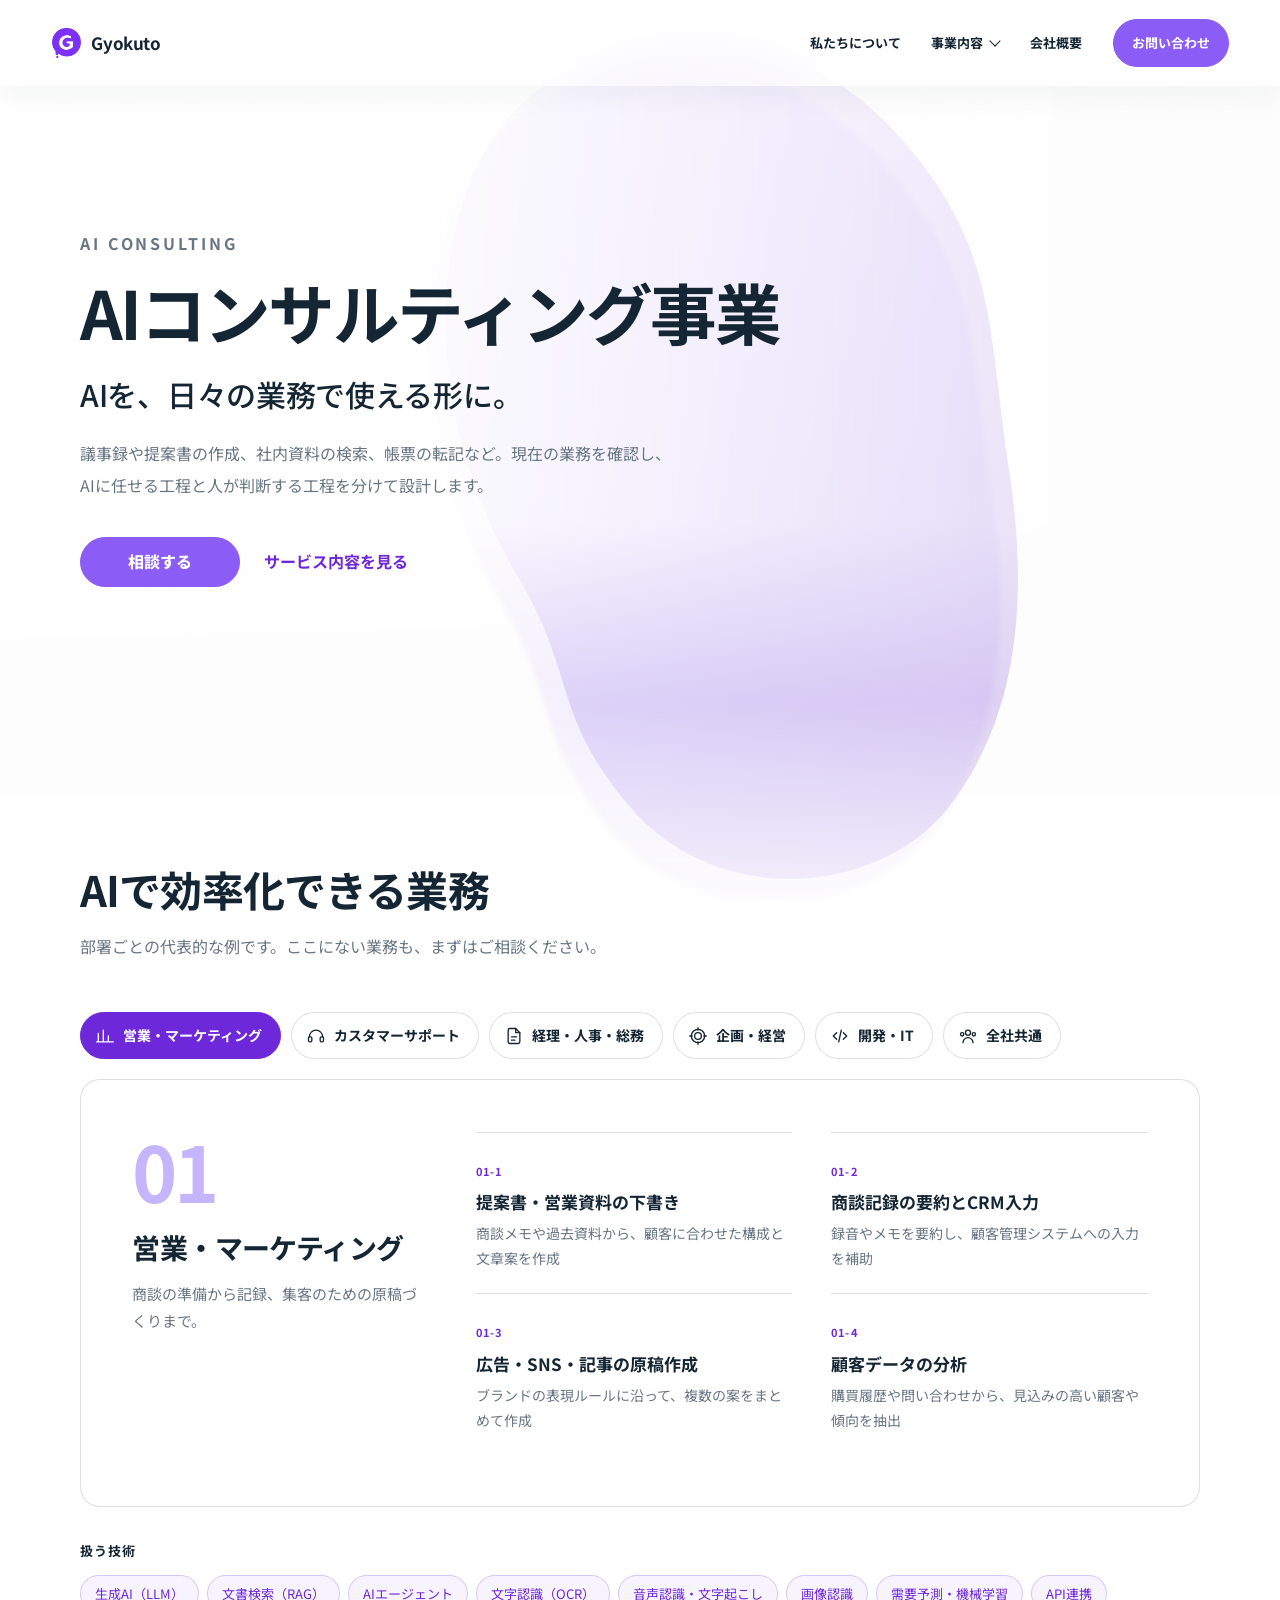
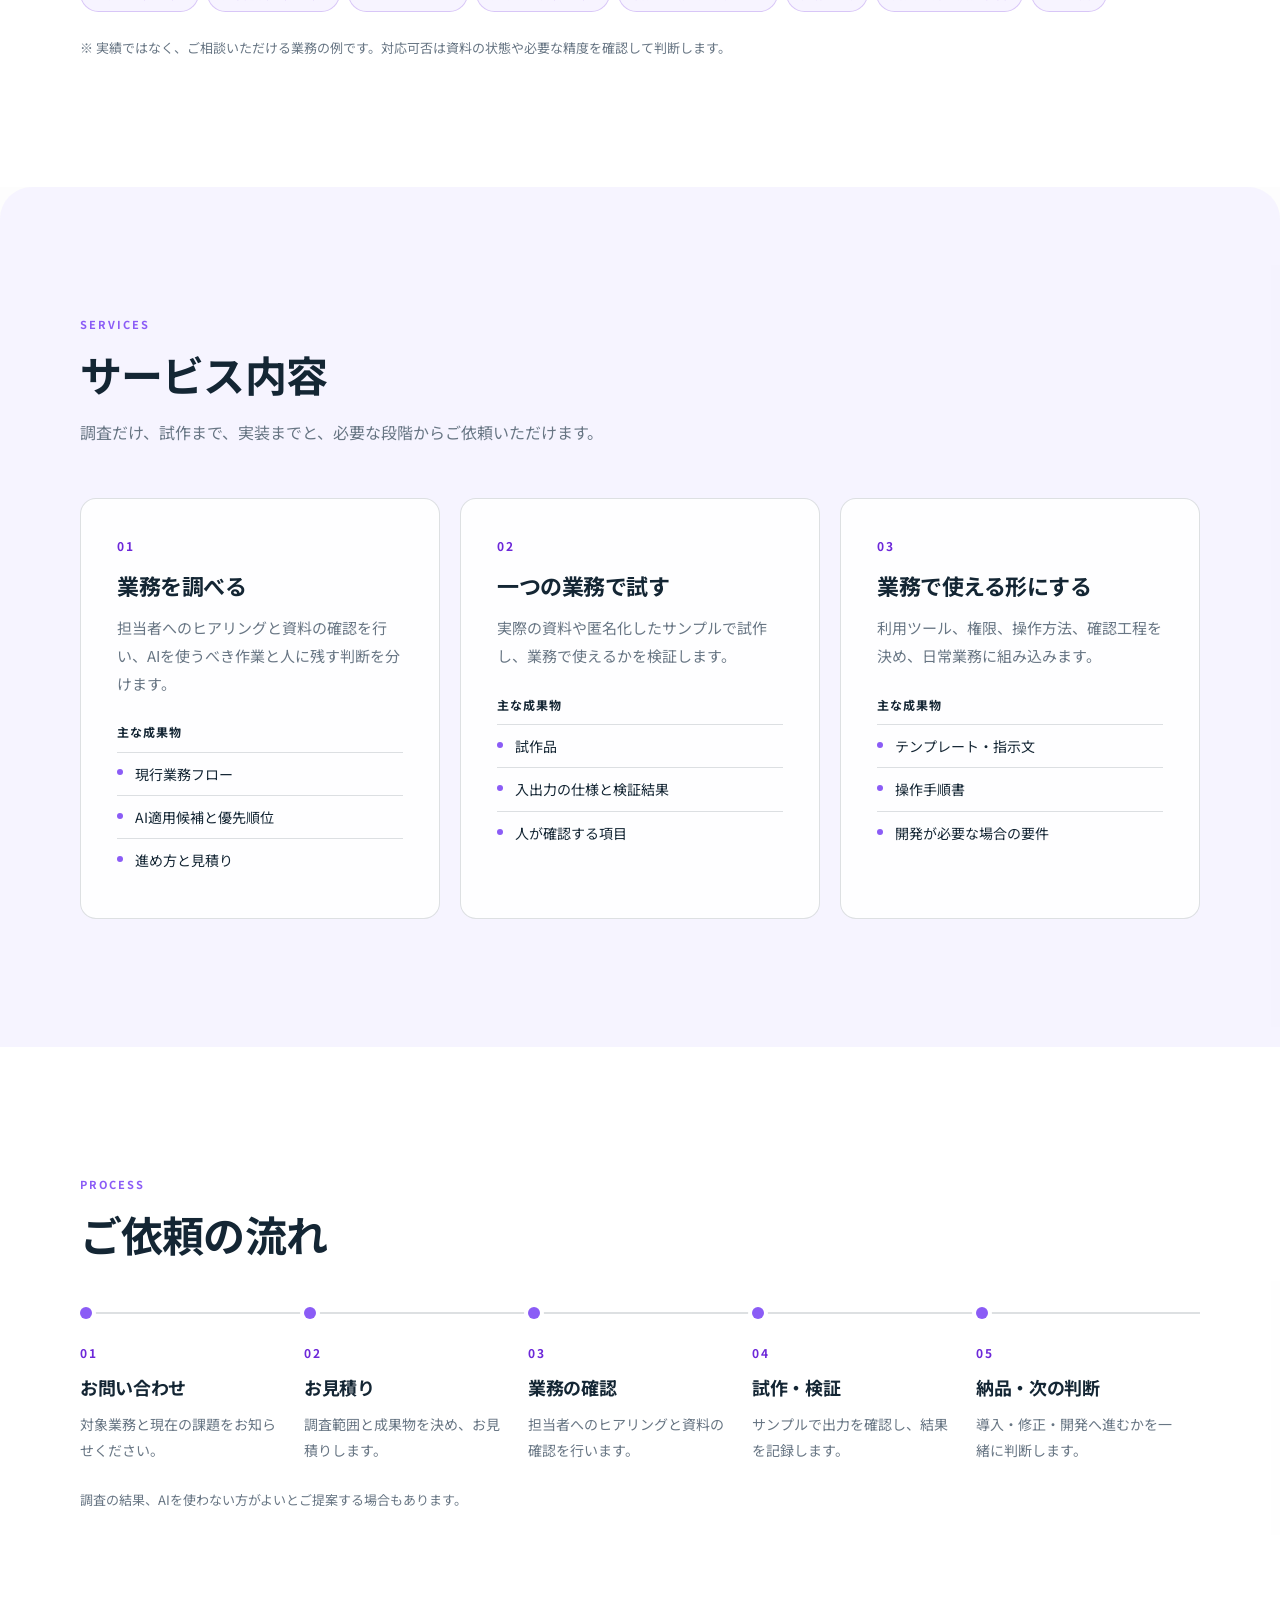
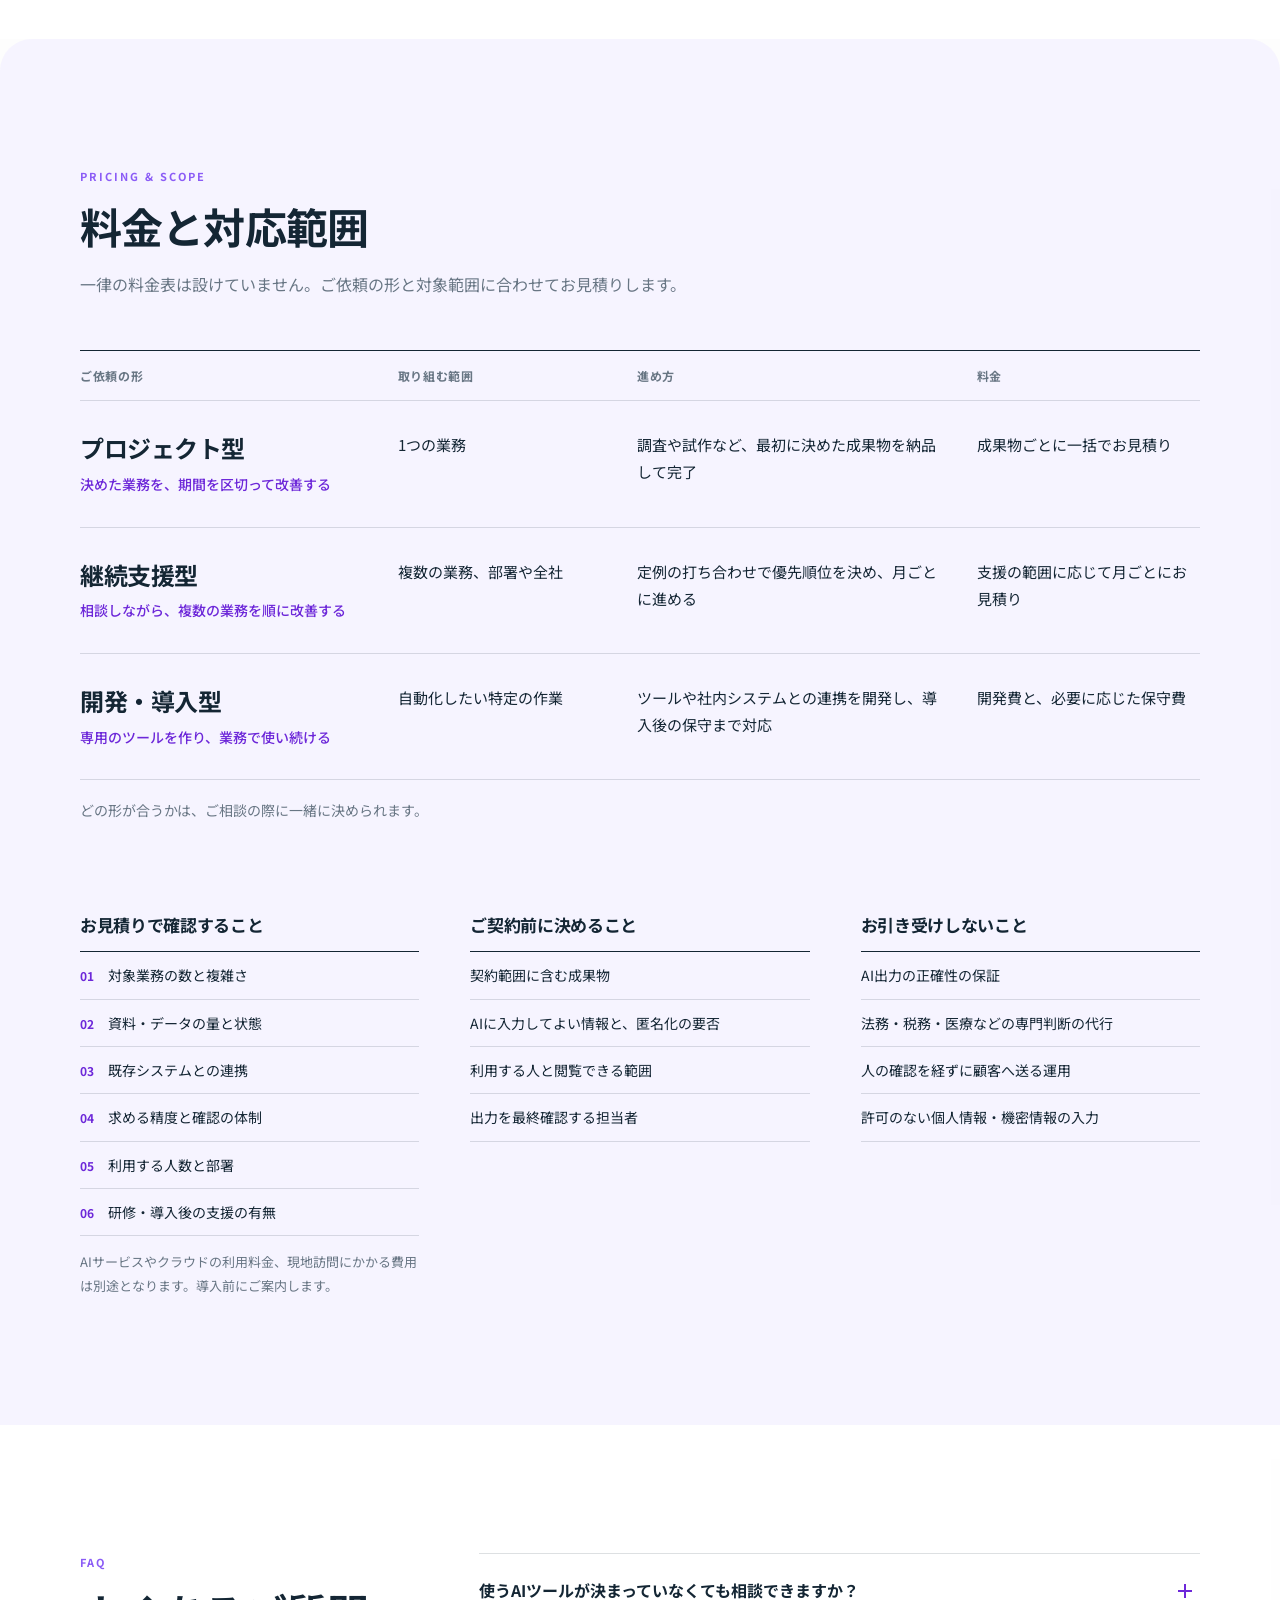
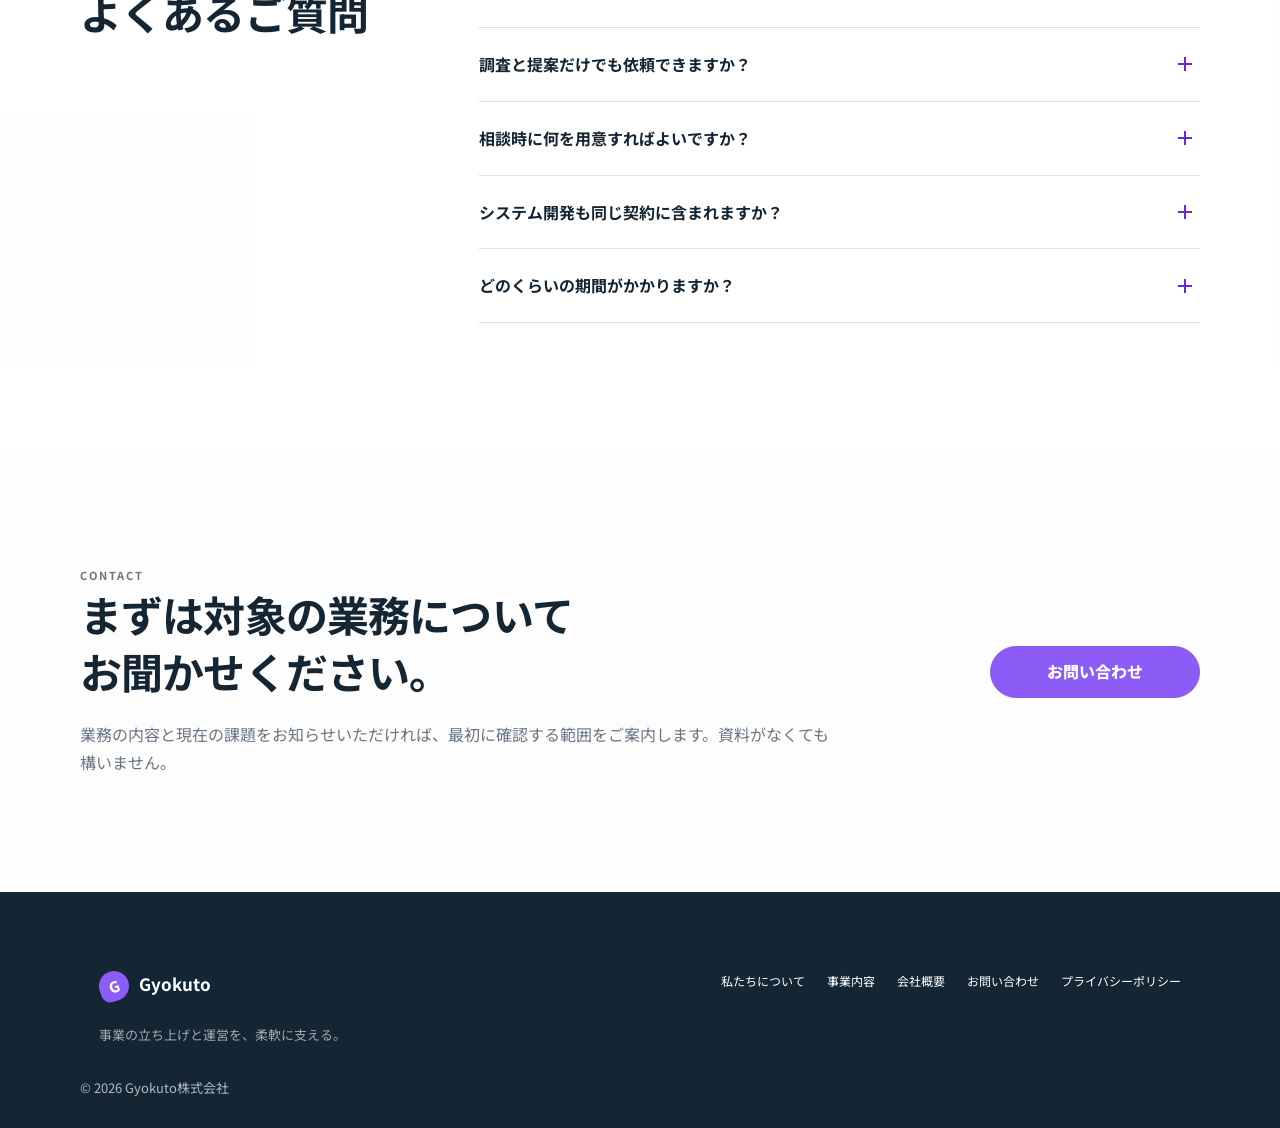
==== commit 11d4e3cd: "料金と対応範囲を比較しやすい構成に変更し、装飾を削減 - 3つの依頼の形を「範囲・進め方・料金」の同じ観点で並べて比較 - カード・アイコン・バッジをやめ、罫線と文字組みだけのデザインに  Co-Au" ====
--- a/ai-it-consulting.html
+++ b/ai-it-consulting.html
@@ -243,68 +243,74 @@
         <div class="section-heading ai-heading">
           <p class="eyebrow">PRICING &amp; SCOPE</p>
           <h2>料金と対応範囲</h2>
-          <p>一律の料金表は設けていません。ご依頼の形と対象範囲に合わせて、成果物ごとにお見積りします。</p>
-        </div>
-
-        <ol class="ai-plan-grid">
-          <li class="ai-plan">
-            <span class="ai-plan-tag">PROJECT</span>
-            <h3>プロジェクト型</h3>
-            <p class="ai-plan-lead">業務の調査や試作など、期間と成果物を決めて進めます。</p>
-            <dl class="ai-plan-meta">
-              <div><dt>向いている場合</dt><dd>取り組みたい業務が決まっている</dd></div>
-              <div><dt>料金の決まり方</dt><dd>成果物ごとの固定見積り</dd></div>
+          <p>一律の料金表は設けていません。ご依頼の形と対象範囲に合わせてお見積りします。</p>
+        </div>
+
+        <div class="ai-forms">
+          <div class="ai-forms-head" aria-hidden="true">
+            <span>ご依頼の形</span><span>取り組む範囲</span><span>進め方</span><span>料金</span>
+          </div>
+          <article class="ai-form">
+            <div class="ai-form-name">
+              <h3>プロジェクト型</h3>
+              <p>決めた業務を、期間を区切って改善する</p>
+            </div>
+            <dl class="ai-form-spec">
+              <div><dt>取り組む範囲</dt><dd>1つの業務</dd></div>
+              <div><dt>進め方</dt><dd>調査や試作など、最初に決めた成果物を納品して完了</dd></div>
+              <div><dt>料金</dt><dd>成果物ごとに一括でお見積り</dd></div>
             </dl>
-          </li>
-          <li class="ai-plan">
-            <span class="ai-plan-tag">SUPPORT</span>
-            <h3>継続支援型</h3>
-            <p class="ai-plan-lead">定例の打ち合わせと相談窓口を設け、複数の業務を順に改善します。</p>
-            <dl class="ai-plan-meta">
-              <div><dt>向いている場合</dt><dd>何から始めるか決まっていない</dd></div>
-              <div><dt>料金の決まり方</dt><dd>支援の範囲に応じた月ごとの見積り</dd></div>
+          </article>
+          <article class="ai-form">
+            <div class="ai-form-name">
+              <h3>継続支援型</h3>
+              <p>相談しながら、複数の業務を順に改善する</p>
+            </div>
+            <dl class="ai-form-spec">
+              <div><dt>取り組む範囲</dt><dd>複数の業務、部署や全社</dd></div>
+              <div><dt>進め方</dt><dd>定例の打ち合わせで優先順位を決め、月ごとに進める</dd></div>
+              <div><dt>料金</dt><dd>支援の範囲に応じて月ごとにお見積り</dd></div>
             </dl>
-          </li>
-          <li class="ai-plan">
-            <span class="ai-plan-tag">BUILD</span>
-            <h3>開発・導入型</h3>
-            <p class="ai-plan-lead">専用ツールや社内システムとの連携を開発し、運用まで支援します。</p>
-            <dl class="ai-plan-meta">
-              <div><dt>向いている場合</dt><dd>自動化したい作業がはっきりしている</dd></div>
-              <div><dt>料金の決まり方</dt><dd>開発費と、必要に応じた保守費用</dd></div>
+          </article>
+          <article class="ai-form">
+            <div class="ai-form-name">
+              <h3>開発・導入型</h3>
+              <p>専用のツールを作り、業務で使い続ける</p>
+            </div>
+            <dl class="ai-form-spec">
+              <div><dt>取り組む範囲</dt><dd>自動化したい特定の作業</dd></div>
+              <div><dt>進め方</dt><dd>ツールや社内システムとの連携を開発し、導入後の保守まで対応</dd></div>
+              <div><dt>料金</dt><dd>開発費と、必要に応じた保守費</dd></div>
             </dl>
-          </li>
-        </ol>
-
-        <div class="ai-estimate">
-          <div class="ai-estimate-head">
+          </article>
+          <p class="ai-forms-note">どの形が合うかは、ご相談の際に一緒に決められます。</p>
+        </div>
+
+        <div class="ai-pricing-detail">
+          <div class="ai-detail-block">
             <h3>お見積りで確認すること</h3>
-            <p>次の項目をお聞きしたうえで、範囲と費用をご提示します。</p>
-          </div>
-          <ul class="ai-estimate-list">
-            <li><span class="ai-estimate-icon" aria-hidden="true"><svg viewBox="0 0 24 24" fill="none" stroke="currentColor" stroke-width="1.6" stroke-linecap="round" stroke-linejoin="round"><rect x="3" y="4" width="18" height="16" rx="2"/><path d="M3 9h18M9 4v16"/></svg></span>対象業務の数と複雑さ</li>
-            <li><span class="ai-estimate-icon" aria-hidden="true"><svg viewBox="0 0 24 24" fill="none" stroke="currentColor" stroke-width="1.6" stroke-linecap="round" stroke-linejoin="round"><path d="M14 3H7a2 2 0 0 0-2 2v14a2 2 0 0 0 2 2h10a2 2 0 0 0 2-2V8z"/><path d="M14 3v5h5"/></svg></span>資料・データの量と状態</li>
-            <li><span class="ai-estimate-icon" aria-hidden="true"><svg viewBox="0 0 24 24" fill="none" stroke="currentColor" stroke-width="1.6" stroke-linecap="round" stroke-linejoin="round"><path d="M10 14a4 4 0 0 0 5.7 0l3-3a4 4 0 0 0-5.7-5.7l-1 1"/><path d="M14 10a4 4 0 0 0-5.7 0l-3 3a4 4 0 0 0 5.7 5.7l1-1"/></svg></span>既存システムとの連携</li>
-            <li><span class="ai-estimate-icon" aria-hidden="true"><svg viewBox="0 0 24 24" fill="none" stroke="currentColor" stroke-width="1.6" stroke-linecap="round" stroke-linejoin="round"><circle cx="12" cy="12" r="8"/><path d="m8.5 12 2.5 2.5 4.5-5"/></svg></span>求める精度と確認の体制</li>
-            <li><span class="ai-estimate-icon" aria-hidden="true"><svg viewBox="0 0 24 24" fill="none" stroke="currentColor" stroke-width="1.6" stroke-linecap="round" stroke-linejoin="round"><circle cx="9" cy="8" r="3"/><path d="M3 20a6 6 0 0 1 12 0"/><path d="M16 5a3 3 0 0 1 0 6M18 20a6 6 0 0 0-2-4.5"/></svg></span>利用する人数と部署</li>
-            <li><span class="ai-estimate-icon" aria-hidden="true"><svg viewBox="0 0 24 24" fill="none" stroke="currentColor" stroke-width="1.6" stroke-linecap="round" stroke-linejoin="round"><path d="M4 12a8 8 0 0 1 14-5.3M20 12a8 8 0 0 1-14 5.3"/><path d="M18 3v4h-4M6 21v-4h4"/></svg></span>研修・導入後の支援の有無</li>
-          </ul>
-          <p class="ai-estimate-note"><strong>別途費用</strong>AIサービスやクラウドの利用料金、現地訪問にかかる費用は、導入前にご案内します。</p>
-        </div>
-
-        <div class="ai-terms">
-          <div class="ai-terms-col is-yes">
+            <ol class="ai-detail-list">
+              <li>対象業務の数と複雑さ</li>
+              <li>資料・データの量と状態</li>
+              <li>既存システムとの連携</li>
+              <li>求める精度と確認の体制</li>
+              <li>利用する人数と部署</li>
+              <li>研修・導入後の支援の有無</li>
+            </ol>
+            <p class="ai-detail-note">AIサービスやクラウドの利用料金、現地訪問にかかる費用は別途となります。導入前にご案内します。</p>
+          </div>
+          <div class="ai-detail-block">
             <h3>ご契約前に決めること</h3>
-            <ul>
+            <ul class="ai-detail-list">
               <li>契約範囲に含む成果物</li>
               <li>AIに入力してよい情報と、匿名化の要否</li>
               <li>利用する人と閲覧できる範囲</li>
               <li>出力を最終確認する担当者</li>
             </ul>
           </div>
-          <div class="ai-terms-col is-no">
+          <div class="ai-detail-block">
             <h3>お引き受けしないこと</h3>
-            <ul>
+            <ul class="ai-detail-list">
               <li>AI出力の正確性の保証</li>
               <li>法務・税務・医療などの専門判断の代行</li>
               <li>人の確認を経ずに顧客へ送る運用</li>
--- a/styles.css
+++ b/styles.css
@@ -7158,222 +7158,121 @@
 }
 
 /* Pricing & scope */
-body.inner-page.ai-consulting-page .ai-plan-grid {
+body.inner-page.ai-consulting-page .ai-forms {
+  border-top: 1px solid var(--inner-ink);
+}
+
+body.inner-page.ai-consulting-page .ai-forms-head,
+body.inner-page.ai-consulting-page .ai-form {
+  display: grid;
+  grid-template-columns: minmax(0, 1.25fr) minmax(0, 0.9fr) minmax(0, 1.35fr) minmax(0, 1fr);
+  gap: clamp(20px, 3vw, 40px);
+}
+
+body.inner-page.ai-consulting-page .ai-forms-head {
+  padding: 14px 0;
+  border-bottom: 1px solid var(--inner-line);
+  color: var(--inner-muted);
+  font-size: 12px;
+  font-weight: 700;
+  letter-spacing: 0.06em;
+}
+
+body.inner-page.ai-consulting-page .ai-form {
+  padding: 30px 0;
+  border-bottom: 1px solid var(--inner-line);
+}
+
+body.inner-page.ai-consulting-page .ai-form-name h3 {
+  margin: 0;
+  color: var(--inner-ink);
+  font-size: clamp(20px, 2vw, 24px);
+  line-height: 1.4;
+}
+
+body.inner-page.ai-consulting-page .ai-form-name p {
+  margin: 8px 0 0;
+  color: var(--ai-accent-dark);
+  font-size: 14px;
+  font-weight: 500;
+  line-height: 1.7;
+}
+
+body.inner-page.ai-consulting-page .ai-form-spec {
+  display: contents;
+}
+
+body.inner-page.ai-consulting-page .ai-form-spec dt {
+  position: absolute;
+  width: 1px;
+  height: 1px;
+  overflow: hidden;
+  clip: rect(0 0 0 0);
+  white-space: nowrap;
+}
+
+body.inner-page.ai-consulting-page .ai-form-spec dd {
+  margin: 0;
+  color: var(--inner-ink);
+  font-size: 15px;
+  line-height: 1.8;
+}
+
+body.inner-page.ai-consulting-page .ai-forms-note {
+  margin: 18px 0 0;
+  color: var(--inner-muted);
+  font-size: 14px;
+}
+
+body.inner-page.ai-consulting-page .ai-pricing-detail {
   display: grid;
   grid-template-columns: repeat(3, minmax(0, 1fr));
-  gap: 20px;
+  gap: clamp(28px, 4vw, 56px);
+  margin-top: clamp(56px, 7vw, 88px);
+}
+
+body.inner-page.ai-consulting-page .ai-detail-block h3 {
+  margin: 0;
+  padding-bottom: 14px;
+  border-bottom: 1px solid var(--inner-ink);
+  color: var(--inner-ink);
+  font-size: 17px;
+  line-height: 1.5;
+}
+
+body.inner-page.ai-consulting-page .ai-detail-list {
   margin: 0;
   padding: 0;
   list-style: none;
-}
-
-body.inner-page.ai-consulting-page .ai-plan {
-  display: flex;
-  flex-direction: column;
-  padding: clamp(28px, 3vw, 40px);
-  border: 1px solid var(--inner-line);
-  border-radius: 20px;
-  background: var(--ai-card);
-  transition: border-color 200ms ease, transform 200ms ease;
-}
-
-body.inner-page.ai-consulting-page .ai-plan:hover {
-  border-color: rgba(109, 40, 217, 0.4);
-  transform: translateY(-2px);
-}
-
-body.inner-page.ai-consulting-page .ai-plan-tag {
-  align-self: flex-start;
-  padding: 4px 12px;
-  border-radius: 999px;
-  color: var(--ai-accent-dark);
-  background: rgba(139, 92, 246, 0.1);
-  font-size: 11px;
-  font-weight: 700;
-  letter-spacing: 0.14em;
-}
-
-body.inner-page.ai-consulting-page .ai-plan h3 {
-  margin: 18px 0 0;
+  counter-reset: ai-detail;
+}
+
+body.inner-page.ai-consulting-page .ai-detail-list li {
+  padding: 12px 0;
+  border-bottom: 1px solid var(--inner-line);
   color: var(--inner-ink);
-  font-size: clamp(22px, 2.2vw, 26px);
-  line-height: 1.4;
-}
-
-body.inner-page.ai-consulting-page .ai-plan-lead {
-  margin: 12px 0 0;
-  color: var(--inner-muted);
-  font-size: 15px;
-  line-height: 1.85;
-}
-
-body.inner-page.ai-consulting-page .ai-plan-meta {
-  margin: auto 0 0;
-  padding-top: 24px;
-}
-
-body.inner-page.ai-consulting-page .ai-plan-meta div {
-  padding: 14px 0;
-  border-top: 1px solid var(--inner-line);
-}
-
-body.inner-page.ai-consulting-page .ai-plan-meta div:last-child {
-  padding-bottom: 0;
-}
-
-body.inner-page.ai-consulting-page .ai-plan-meta dt {
+  font-size: 14px;
+  line-height: 1.6;
+}
+
+body.inner-page.ai-consulting-page ol.ai-detail-list li {
+  counter-increment: ai-detail;
+}
+
+body.inner-page.ai-consulting-page ol.ai-detail-list li::before {
+  display: inline-block;
+  width: 28px;
   color: var(--ai-accent-dark);
   font-size: 12px;
   font-weight: 700;
-  letter-spacing: 0.06em;
-}
-
-body.inner-page.ai-consulting-page .ai-plan-meta dd {
-  margin: 4px 0 0;
-  color: var(--inner-ink);
-  font-size: 14px;
-  line-height: 1.7;
-}
-
-body.inner-page.ai-consulting-page .ai-estimate {
-  display: grid;
-  grid-template-columns: minmax(220px, 0.8fr) minmax(0, 2fr);
-  gap: 24px clamp(28px, 4.5vw, 64px);
-  margin-top: 20px;
-  padding: clamp(28px, 4vw, 48px);
-  border: 1px solid var(--inner-line);
-  border-radius: 20px;
-  background: var(--ai-card);
-}
-
-body.inner-page.ai-consulting-page .ai-estimate-head h3,
-body.inner-page.ai-consulting-page .ai-terms h3 {
-  margin: 0;
-  color: var(--inner-ink);
-  font-size: 20px;
-  line-height: 1.45;
-}
-
-body.inner-page.ai-consulting-page .ai-estimate-head p {
-  margin: 10px 0 0;
+  content: counter(ai-detail, decimal-leading-zero);
+}
+
+body.inner-page.ai-consulting-page .ai-detail-note {
+  margin: 14px 0 0;
   color: var(--inner-muted);
-  font-size: 14px;
+  font-size: 13px;
   line-height: 1.8;
-}
-
-body.inner-page.ai-consulting-page .ai-estimate-list {
-  display: grid;
-  grid-template-columns: repeat(3, minmax(0, 1fr));
-  gap: 12px;
-  margin: 0;
-  padding: 0;
-  list-style: none;
-}
-
-body.inner-page.ai-consulting-page .ai-estimate-list li {
-  display: flex;
-  align-items: center;
-  gap: 12px;
-  padding: 14px 16px;
-  border-radius: 12px;
-  color: var(--inner-ink);
-  background: rgba(247, 243, 255, 0.9);
-  font-size: 14px;
-  font-weight: 500;
-  line-height: 1.5;
-}
-
-body.inner-page.ai-consulting-page .ai-estimate-icon {
-  display: inline-flex;
-  flex: none;
-  align-items: center;
-  justify-content: center;
-  width: 36px;
-  height: 36px;
-  border-radius: 50%;
-  color: var(--ai-accent-dark);
-  background: #fff;
-}
-
-body.inner-page.ai-consulting-page .ai-estimate-icon svg {
-  width: 18px;
-  height: 18px;
-}
-
-body.inner-page.ai-consulting-page .ai-estimate-note {
-  grid-column: 1 / -1;
-  margin: 0;
-  padding-top: 20px;
-  border-top: 1px solid var(--inner-line);
-  color: var(--inner-muted);
-  font-size: 14px;
-  line-height: 1.8;
-}
-
-body.inner-page.ai-consulting-page .ai-estimate-note strong {
-  display: inline-block;
-  margin-right: 12px;
-  padding: 2px 10px;
-  border-radius: 999px;
-  color: #fff;
-  background: var(--inner-ink);
-  font-size: 12px;
-}
-
-body.inner-page.ai-consulting-page .ai-terms {
-  display: grid;
-  grid-template-columns: repeat(2, minmax(0, 1fr));
-  gap: 20px;
-  margin-top: 20px;
-}
-
-body.inner-page.ai-consulting-page .ai-terms-col {
-  padding: clamp(28px, 3vw, 40px);
-  border: 1px solid var(--inner-line);
-  border-radius: 20px;
-  background: var(--ai-card);
-}
-
-body.inner-page.ai-consulting-page .ai-terms ul {
-  margin: 16px 0 0;
-  padding: 0;
-  list-style: none;
-}
-
-body.inner-page.ai-consulting-page .ai-terms li {
-  position: relative;
-  padding: 12px 0 12px 32px;
-  border-top: 1px solid var(--inner-line);
-  color: var(--inner-ink);
-  font-size: 14px;
-  line-height: 1.6;
-}
-
-body.inner-page.ai-consulting-page .ai-terms li::before {
-  position: absolute;
-  top: 12px;
-  left: 0;
-  display: flex;
-  align-items: center;
-  justify-content: center;
-  width: 20px;
-  height: 20px;
-  border-radius: 50%;
-  font-size: 11px;
-  font-weight: 700;
-  line-height: 1;
-}
-
-body.inner-page.ai-consulting-page .ai-terms .is-yes li::before {
-  content: "✓";
-  color: #fff;
-  background: var(--ai-accent);
-}
-
-body.inner-page.ai-consulting-page .ai-terms .is-no li::before {
-  content: "✕";
-  color: var(--inner-muted);
-  background: rgba(20, 38, 52, 0.08);
 }
 
 /* FAQ */
@@ -7496,13 +7395,34 @@
   }
 
   body.inner-page.ai-consulting-page .ai-service-grid,
-  body.inner-page.ai-consulting-page .ai-plan-grid,
-  body.inner-page.ai-consulting-page .ai-estimate {
+  body.inner-page.ai-consulting-page .ai-pricing-detail {
     grid-template-columns: 1fr;
   }
 
-  body.inner-page.ai-consulting-page .ai-estimate-list {
-    grid-template-columns: repeat(2, minmax(0, 1fr));
+  body.inner-page.ai-consulting-page .ai-forms-head {
+    display: none;
+  }
+
+  body.inner-page.ai-consulting-page .ai-form {
+    grid-template-columns: 1fr;
+    gap: 16px;
+  }
+
+  body.inner-page.ai-consulting-page .ai-form-spec {
+    display: grid;
+    grid-template-columns: repeat(3, minmax(0, 1fr));
+    gap: 16px;
+  }
+
+  body.inner-page.ai-consulting-page .ai-form-spec dt {
+    position: static;
+    width: auto;
+    height: auto;
+    overflow: visible;
+    clip: auto;
+    color: var(--inner-muted);
+    font-size: 12px;
+    font-weight: 700;
   }
 
   body.inner-page.ai-consulting-page .ai-flow {
@@ -7586,28 +7506,23 @@
     padding: 18px 0;
   }
 
-  body.inner-page.ai-consulting-page .ai-service-grid,
-  body.inner-page.ai-consulting-page .ai-plan-grid {
+  body.inner-page.ai-consulting-page .ai-service-grid {
     gap: 14px;
   }
 
-  body.inner-page.ai-consulting-page .ai-estimate-list,
-  body.inner-page.ai-consulting-page .ai-terms {
+  body.inner-page.ai-consulting-page .ai-form-spec {
     grid-template-columns: 1fr;
-  }
-
-  body.inner-page.ai-consulting-page .ai-estimate,
-  body.inner-page.ai-consulting-page .ai-terms {
-    margin-top: 14px;
-  }
-
-  body.inner-page.ai-consulting-page .ai-terms {
-    gap: 14px;
-  }
-
-  body.inner-page.ai-consulting-page .ai-estimate-note strong {
-    display: table;
-    margin: 0 0 8px;
+    gap: 10px;
+  }
+
+  body.inner-page.ai-consulting-page .ai-form-spec div {
+    display: grid;
+    grid-template-columns: 84px minmax(0, 1fr);
+    gap: 12px;
+  }
+
+  body.inner-page.ai-consulting-page .ai-form-spec dd {
+    font-size: 14px;
   }
 
   body.inner-page.ai-consulting-page .ai-faq-list summary {
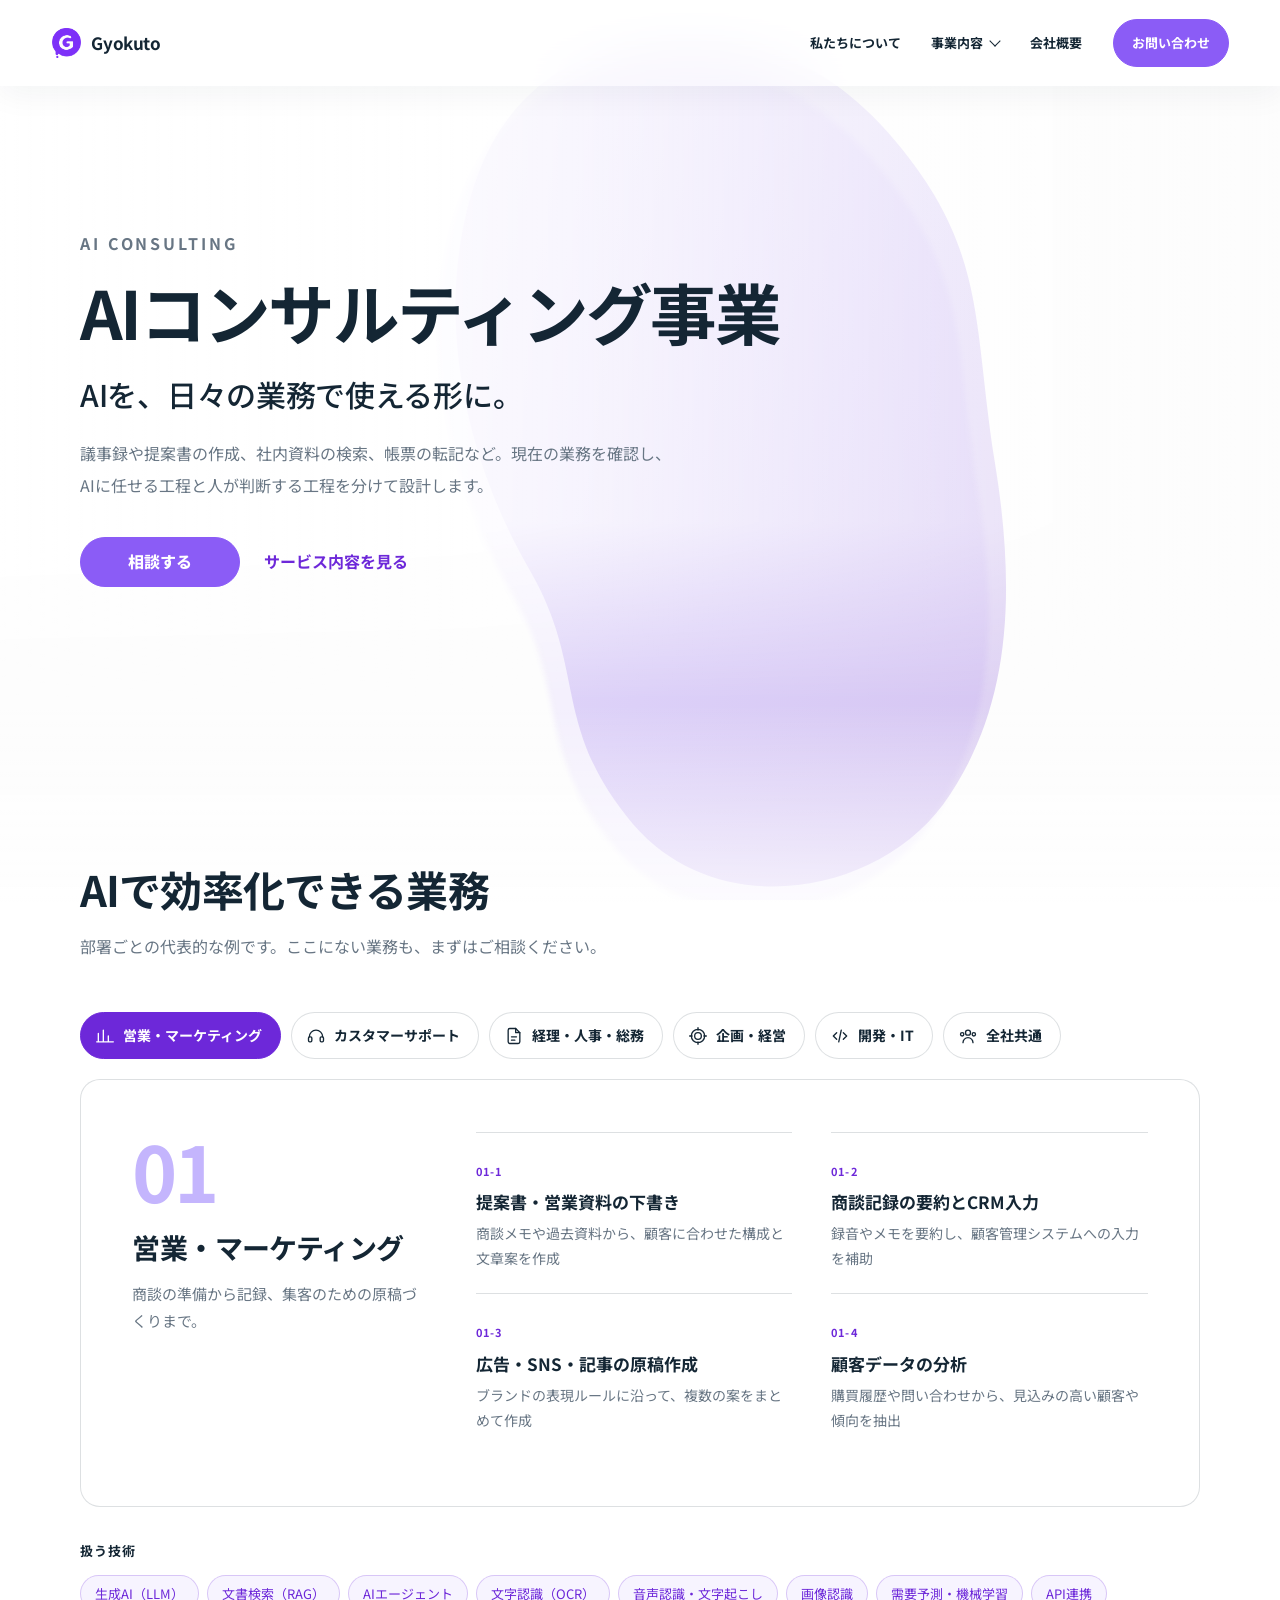
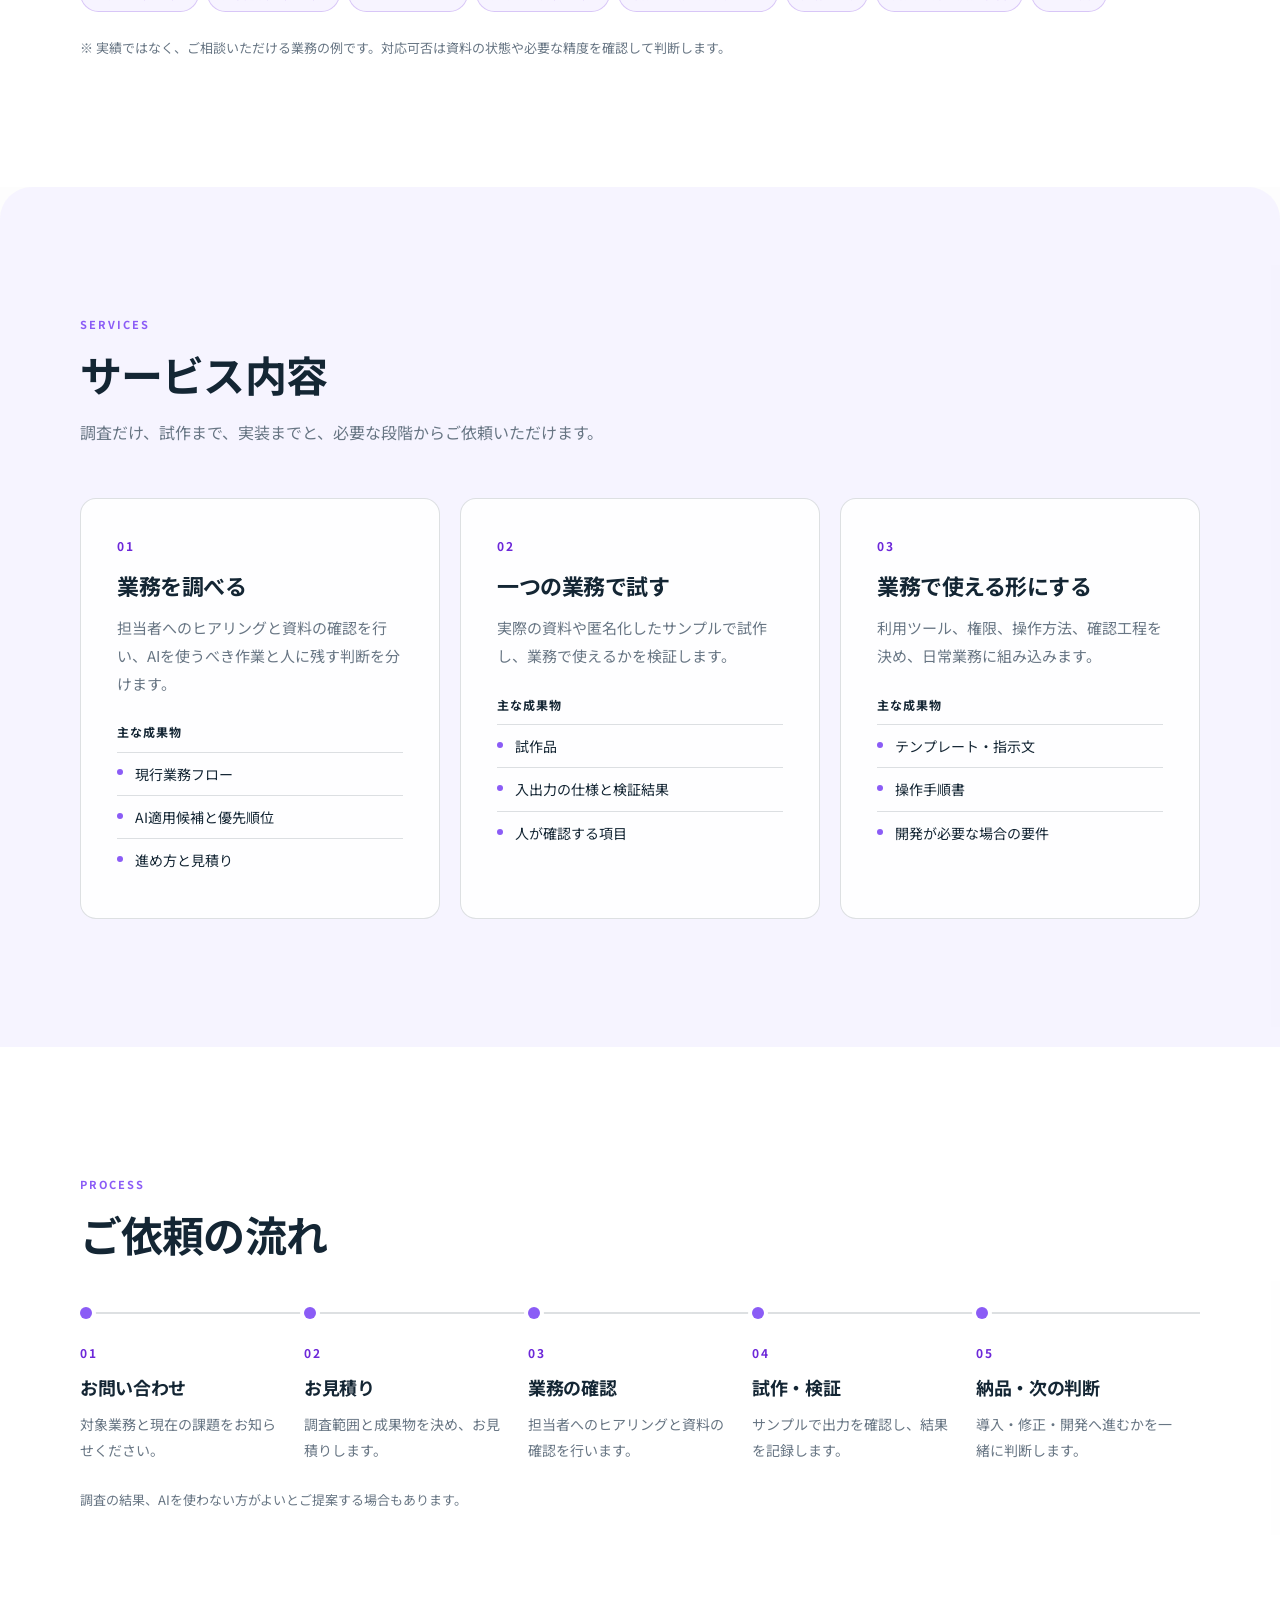
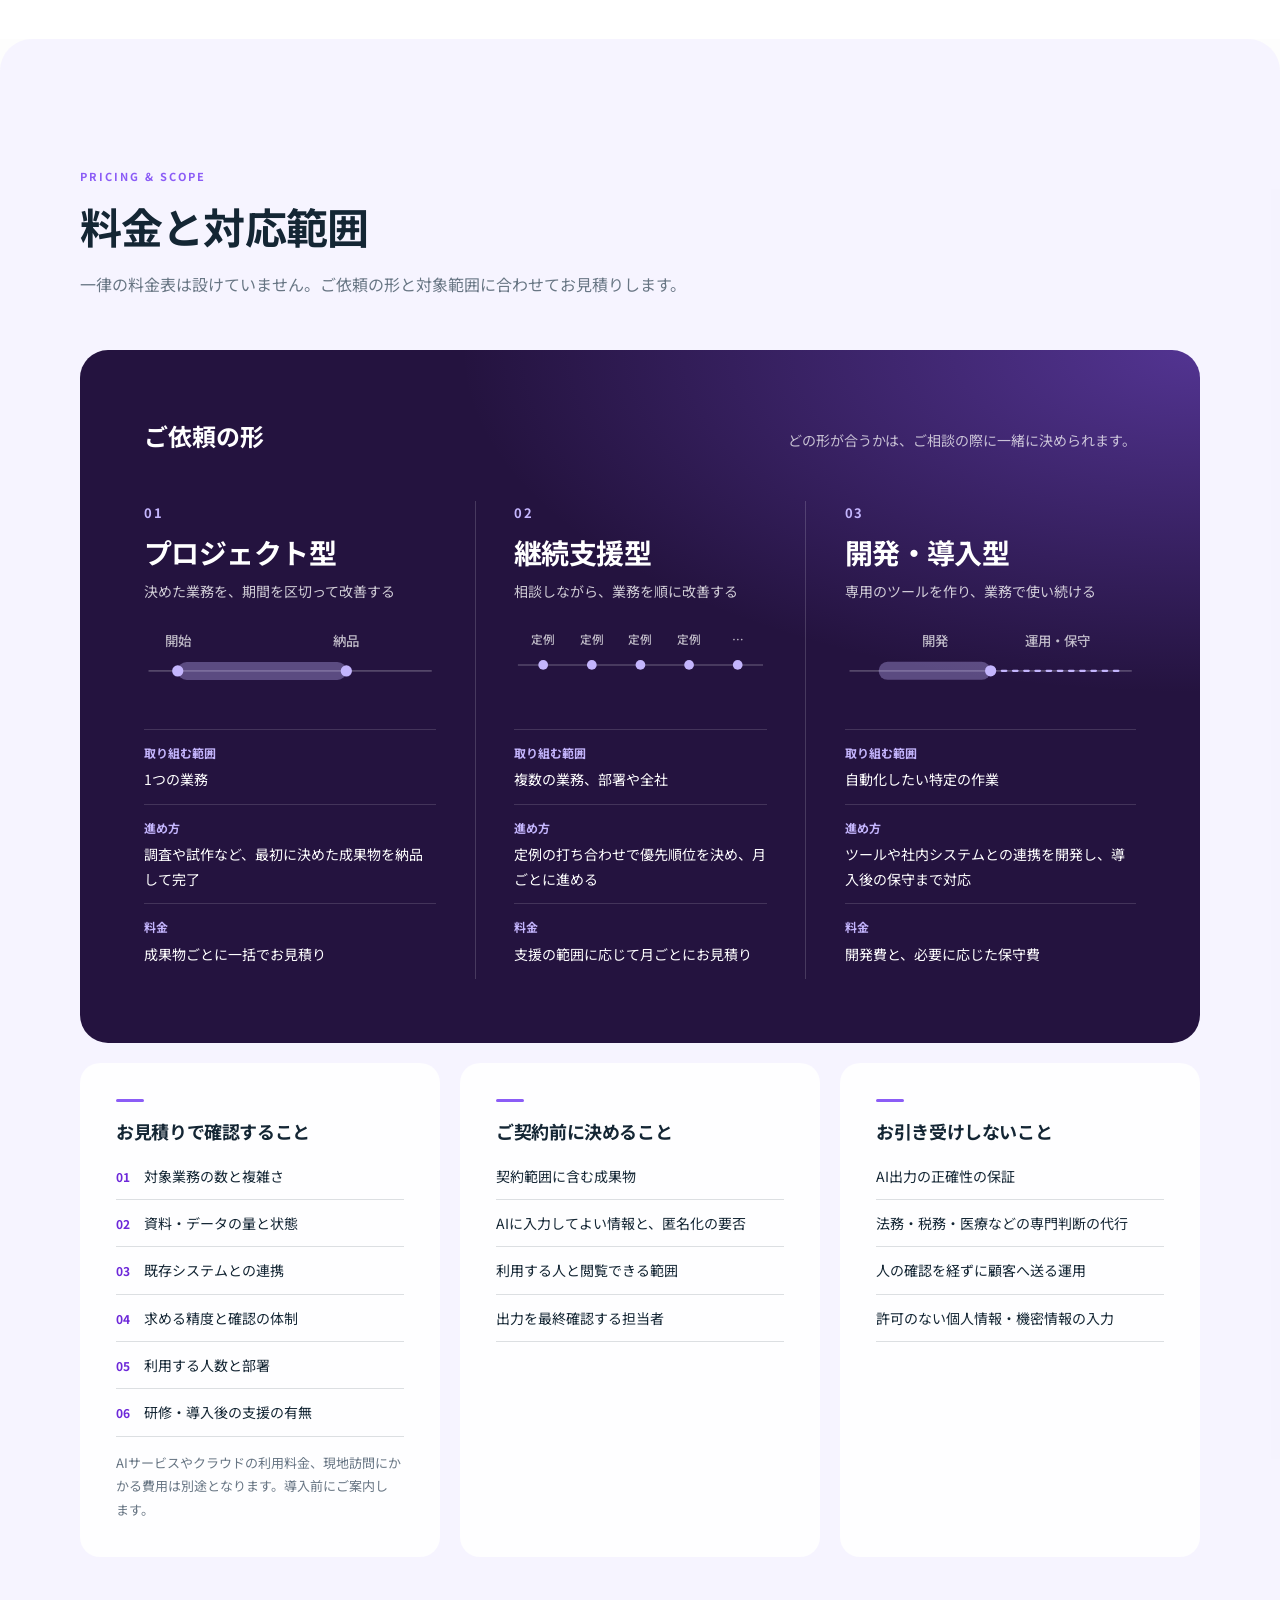
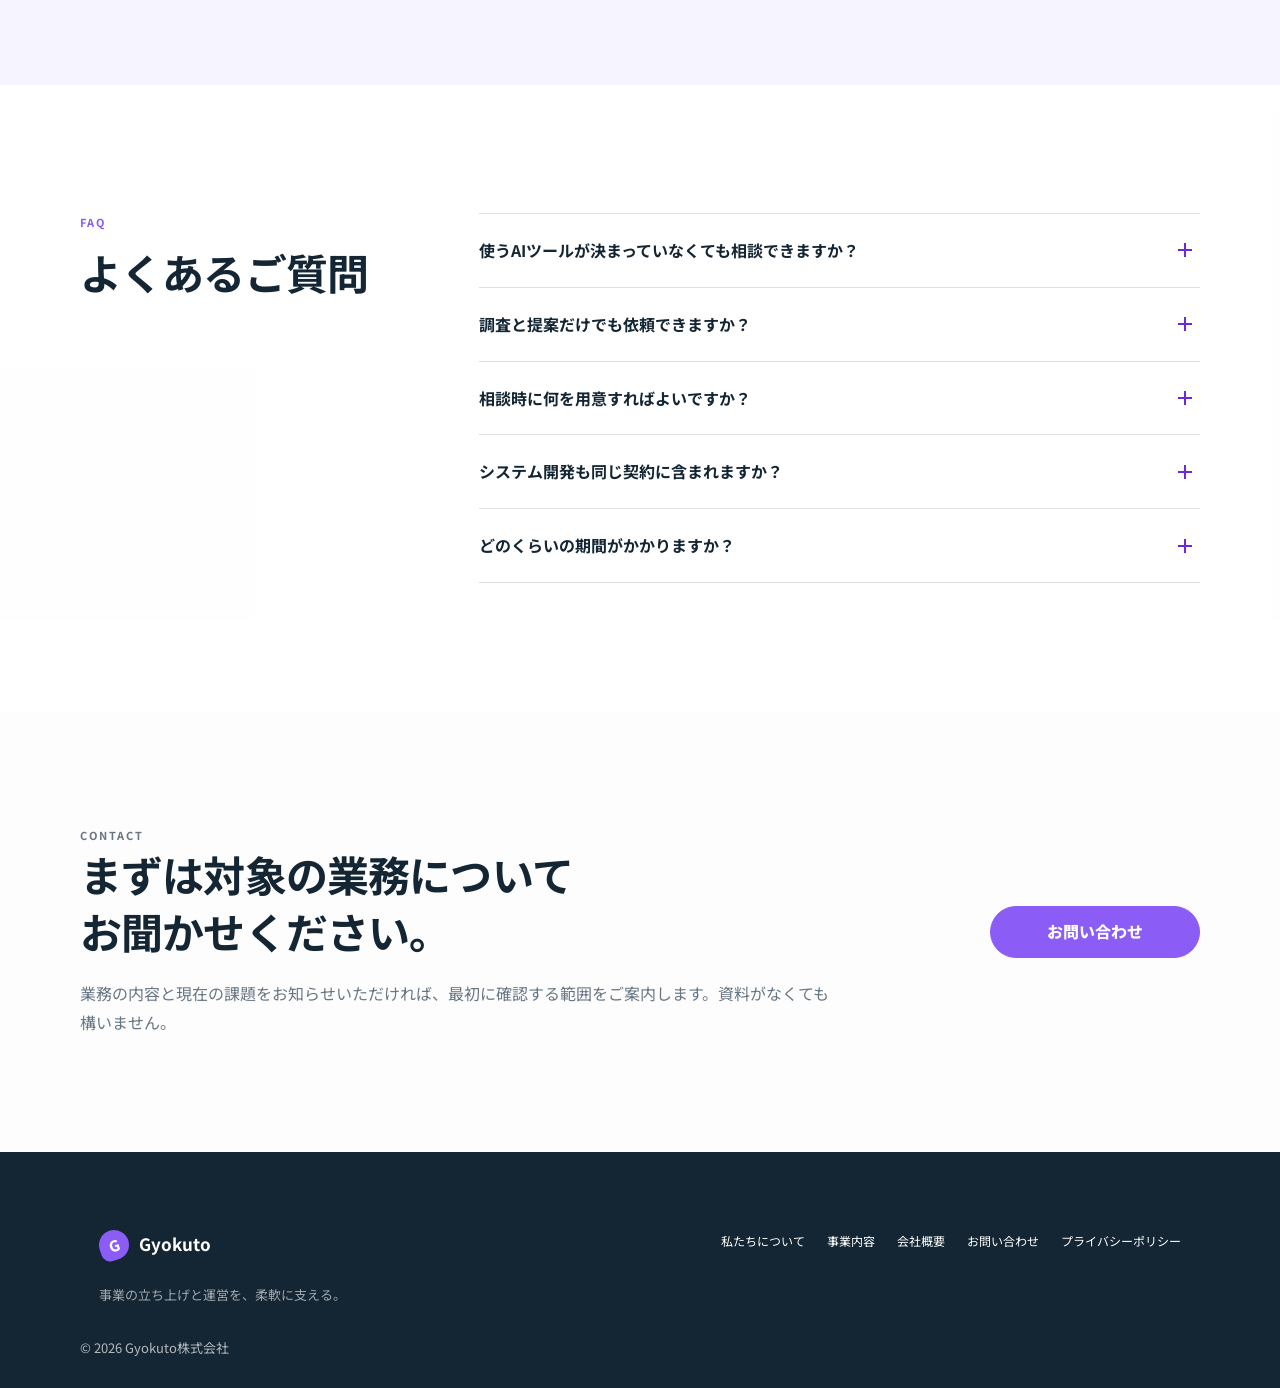
==== commit 011f184b: "料金セクションの依頼の形をネイビーのパネルと進め方の図解で表示 Co-Authored-By: Claude Opus 5.5 (1M context) <noreply@anthropic.com>" ====
--- a/ai-it-consulting.html
+++ b/ai-it-consulting.html
@@ -247,43 +247,45 @@
         </div>
 
         <div class="ai-forms">
-          <div class="ai-forms-head" aria-hidden="true">
-            <span>ご依頼の形</span><span>取り組む範囲</span><span>進め方</span><span>料金</span>
-          </div>
-          <article class="ai-form">
-            <div class="ai-form-name">
+          <div class="ai-forms-intro">
+            <p class="ai-forms-label">ご依頼の形</p>
+            <p>どの形が合うかは、ご相談の際に一緒に決められます。</p>
+          </div>
+          <ol class="ai-form-grid">
+            <li class="ai-form">
+              <span class="ai-form-num">01</span>
               <h3>プロジェクト型</h3>
-              <p>決めた業務を、期間を区切って改善する</p>
-            </div>
-            <dl class="ai-form-spec">
-              <div><dt>取り組む範囲</dt><dd>1つの業務</dd></div>
-              <div><dt>進め方</dt><dd>調査や試作など、最初に決めた成果物を納品して完了</dd></div>
-              <div><dt>料金</dt><dd>成果物ごとに一括でお見積り</dd></div>
-            </dl>
-          </article>
-          <article class="ai-form">
-            <div class="ai-form-name">
+              <p class="ai-form-tagline">決めた業務を、期間を区切って改善する</p>
+              <div class="ai-form-chart"><svg viewBox="0 0 260 72" aria-hidden="true"><line class="ax" x1="4" y1="40" x2="256" y2="40"/><rect class="bar" x="30" y="32" width="150" height="16" rx="8"/><circle class="pt" cx="30" cy="40" r="5"/><circle class="pt" cx="180" cy="40" r="5"/><text x="30" y="18" text-anchor="middle">開始</text><text x="180" y="18" text-anchor="middle">納品</text></svg></div>
+              <dl class="ai-form-spec">
+                <div><dt>取り組む範囲</dt><dd>1つの業務</dd></div>
+                <div><dt>進め方</dt><dd>調査や試作など、最初に決めた成果物を納品して完了</dd></div>
+                <div><dt>料金</dt><dd>成果物ごとに一括でお見積り</dd></div>
+              </dl>
+            </li>
+            <li class="ai-form">
+              <span class="ai-form-num">02</span>
               <h3>継続支援型</h3>
-              <p>相談しながら、複数の業務を順に改善する</p>
-            </div>
-            <dl class="ai-form-spec">
-              <div><dt>取り組む範囲</dt><dd>複数の業務、部署や全社</dd></div>
-              <div><dt>進め方</dt><dd>定例の打ち合わせで優先順位を決め、月ごとに進める</dd></div>
-              <div><dt>料金</dt><dd>支援の範囲に応じて月ごとにお見積り</dd></div>
-            </dl>
-          </article>
-          <article class="ai-form">
-            <div class="ai-form-name">
+              <p class="ai-form-tagline">相談しながら、業務を順に改善する</p>
+              <div class="ai-form-chart"><svg viewBox="0 0 260 72" aria-hidden="true"><line class="ax" x1="4" y1="40" x2="256" y2="40"/><circle class="pt" cx="30" cy="40" r="5"/><circle class="pt" cx="80" cy="40" r="5"/><circle class="pt" cx="130" cy="40" r="5"/><circle class="pt" cx="180" cy="40" r="5"/><circle class="pt" cx="230" cy="40" r="5"/><text x="30" y="18" text-anchor="middle">定例</text><text x="80" y="18" text-anchor="middle">定例</text><text x="130" y="18" text-anchor="middle">定例</text><text x="180" y="18" text-anchor="middle">定例</text><text x="230" y="18" text-anchor="middle">…</text></svg></div>
+              <dl class="ai-form-spec">
+                <div><dt>取り組む範囲</dt><dd>複数の業務、部署や全社</dd></div>
+                <div><dt>進め方</dt><dd>定例の打ち合わせで優先順位を決め、月ごとに進める</dd></div>
+                <div><dt>料金</dt><dd>支援の範囲に応じて月ごとにお見積り</dd></div>
+              </dl>
+            </li>
+            <li class="ai-form">
+              <span class="ai-form-num">03</span>
               <h3>開発・導入型</h3>
-              <p>専用のツールを作り、業務で使い続ける</p>
-            </div>
-            <dl class="ai-form-spec">
-              <div><dt>取り組む範囲</dt><dd>自動化したい特定の作業</dd></div>
-              <div><dt>進め方</dt><dd>ツールや社内システムとの連携を開発し、導入後の保守まで対応</dd></div>
-              <div><dt>料金</dt><dd>開発費と、必要に応じた保守費</dd></div>
-            </dl>
-          </article>
-          <p class="ai-forms-note">どの形が合うかは、ご相談の際に一緒に決められます。</p>
+              <p class="ai-form-tagline">専用のツールを作り、業務で使い続ける</p>
+              <div class="ai-form-chart"><svg viewBox="0 0 260 72" aria-hidden="true"><line class="ax" x1="4" y1="40" x2="256" y2="40"/><rect class="bar" x="30" y="32" width="100" height="16" rx="8"/><line class="dash" x1="130" y1="40" x2="250" y2="40"/><circle class="pt" cx="130" cy="40" r="5"/><text x="80" y="18" text-anchor="middle">開発</text><text x="190" y="18" text-anchor="middle">運用・保守</text></svg></div>
+              <dl class="ai-form-spec">
+                <div><dt>取り組む範囲</dt><dd>自動化したい特定の作業</dd></div>
+                <div><dt>進め方</dt><dd>ツールや社内システムとの連携を開発し、導入後の保守まで対応</dd></div>
+                <div><dt>料金</dt><dd>開発費と、必要に応じた保守費</dd></div>
+              </dl>
+            </li>
+          </ol>
         </div>
 
         <div class="ai-pricing-detail">
--- a/styles.css
+++ b/styles.css
@@ -7159,85 +7159,172 @@
 
 /* Pricing & scope */
 body.inner-page.ai-consulting-page .ai-forms {
-  border-top: 1px solid var(--inner-ink);
-}
-
-body.inner-page.ai-consulting-page .ai-forms-head,
+  padding: clamp(32px, 5vw, 64px);
+  border-radius: 28px;
+  color: #fff;
+  background:
+    radial-gradient(120% 90% at 100% 0%, rgba(139, 92, 246, 0.45) 0%, rgba(139, 92, 246, 0) 55%),
+    var(--navy);
+}
+
+body.inner-page.ai-consulting-page .ai-forms-intro {
+  display: flex;
+  flex-wrap: wrap;
+  align-items: baseline;
+  justify-content: space-between;
+  gap: 8px 24px;
+  margin-bottom: clamp(28px, 4vw, 44px);
+}
+
+body.inner-page.ai-consulting-page .ai-forms-intro p {
+  margin: 0;
+  color: rgba(255, 255, 255, 0.72);
+  font-size: 14px;
+}
+
+body.inner-page.ai-consulting-page .ai-forms-intro .ai-forms-label {
+  color: #fff;
+  font-size: clamp(20px, 2vw, 24px);
+  font-weight: 700;
+}
+
+body.inner-page.ai-consulting-page .ai-form-grid {
+  display: grid;
+  grid-template-columns: repeat(3, minmax(0, 1fr));
+  gap: 0;
+  margin: 0;
+  padding: 0;
+  list-style: none;
+}
+
 body.inner-page.ai-consulting-page .ai-form {
-  display: grid;
-  grid-template-columns: minmax(0, 1.25fr) minmax(0, 0.9fr) minmax(0, 1.35fr) minmax(0, 1fr);
-  gap: clamp(20px, 3vw, 40px);
-}
-
-body.inner-page.ai-consulting-page .ai-forms-head {
-  padding: 14px 0;
-  border-bottom: 1px solid var(--inner-line);
-  color: var(--inner-muted);
+  display: flex;
+  flex-direction: column;
+  padding: 0 clamp(20px, 3vw, 40px);
+}
+
+body.inner-page.ai-consulting-page .ai-form:first-child {
+  padding-left: 0;
+}
+
+body.inner-page.ai-consulting-page .ai-form:last-child {
+  padding-right: 0;
+}
+
+body.inner-page.ai-consulting-page .ai-form + .ai-form {
+  border-left: 1px solid rgba(255, 255, 255, 0.16);
+}
+
+body.inner-page.ai-consulting-page .ai-form-num {
+  color: var(--lavender);
+  font-size: 13px;
+  font-weight: 700;
+  letter-spacing: 0.12em;
+}
+
+body.inner-page.ai-consulting-page .ai-form h3 {
+  margin: 10px 0 0;
+  color: #fff;
+  font-size: clamp(22px, 2.3vw, 28px);
+  line-height: 1.35;
+}
+
+body.inner-page.ai-consulting-page .ai-form-tagline {
+  margin: 8px 0 0;
+  color: rgba(255, 255, 255, 0.78);
+  font-size: 14px;
+  line-height: 1.7;
+}
+
+body.inner-page.ai-consulting-page .ai-form-chart {
+  margin: 22px 0 6px;
+}
+
+body.inner-page.ai-consulting-page .ai-form-chart svg {
+  display: block;
+  width: 100%;
+  max-width: 320px;
+  height: auto;
+  overflow: visible;
+}
+
+body.inner-page.ai-consulting-page .ai-form-chart .ax {
+  stroke: rgba(255, 255, 255, 0.22);
+  stroke-width: 1.5;
+}
+
+body.inner-page.ai-consulting-page .ai-form-chart .bar {
+  fill: rgba(196, 181, 253, 0.35);
+}
+
+body.inner-page.ai-consulting-page .ai-form-chart .pt {
+  fill: var(--lavender);
+}
+
+body.inner-page.ai-consulting-page .ai-form-chart .dash {
+  stroke: var(--lavender);
+  stroke-width: 2;
+  stroke-dasharray: 4 6;
+  stroke-linecap: round;
+}
+
+body.inner-page.ai-consulting-page .ai-form-chart text {
+  fill: rgba(255, 255, 255, 0.7);
+  font-size: 12px;
+  font-weight: 500;
+}
+
+body.inner-page.ai-consulting-page .ai-form-spec {
+  margin: auto 0 0;
+  padding-top: 16px;
+}
+
+body.inner-page.ai-consulting-page .ai-form-spec div {
+  padding: 12px 0;
+  border-top: 1px solid rgba(255, 255, 255, 0.14);
+}
+
+body.inner-page.ai-consulting-page .ai-form-spec dt {
+  color: var(--lavender);
   font-size: 12px;
   font-weight: 700;
-  letter-spacing: 0.06em;
-}
-
-body.inner-page.ai-consulting-page .ai-form {
-  padding: 30px 0;
-  border-bottom: 1px solid var(--inner-line);
-}
-
-body.inner-page.ai-consulting-page .ai-form-name h3 {
-  margin: 0;
-  color: var(--inner-ink);
-  font-size: clamp(20px, 2vw, 24px);
-  line-height: 1.4;
-}
-
-body.inner-page.ai-consulting-page .ai-form-name p {
-  margin: 8px 0 0;
-  color: var(--ai-accent-dark);
+}
+
+body.inner-page.ai-consulting-page .ai-form-spec dd {
+  margin: 4px 0 0;
+  color: #fff;
   font-size: 14px;
-  font-weight: 500;
-  line-height: 1.7;
-}
-
-body.inner-page.ai-consulting-page .ai-form-spec {
-  display: contents;
-}
-
-body.inner-page.ai-consulting-page .ai-form-spec dt {
-  position: absolute;
-  width: 1px;
-  height: 1px;
-  overflow: hidden;
-  clip: rect(0 0 0 0);
-  white-space: nowrap;
-}
-
-body.inner-page.ai-consulting-page .ai-form-spec dd {
-  margin: 0;
-  color: var(--inner-ink);
-  font-size: 15px;
-  line-height: 1.8;
-}
-
-body.inner-page.ai-consulting-page .ai-forms-note {
-  margin: 18px 0 0;
-  color: var(--inner-muted);
-  font-size: 14px;
+  line-height: 1.75;
 }
 
 body.inner-page.ai-consulting-page .ai-pricing-detail {
   display: grid;
   grid-template-columns: repeat(3, minmax(0, 1fr));
-  gap: clamp(28px, 4vw, 56px);
-  margin-top: clamp(56px, 7vw, 88px);
+  gap: 20px;
+  margin-top: 20px;
+}
+
+body.inner-page.ai-consulting-page .ai-detail-block {
+  padding: clamp(26px, 3vw, 36px);
+  border-radius: 20px;
+  background: rgba(255, 255, 255, 0.86);
 }
 
 body.inner-page.ai-consulting-page .ai-detail-block h3 {
-  margin: 0;
-  padding-bottom: 14px;
-  border-bottom: 1px solid var(--inner-ink);
+  margin: 0 0 8px;
   color: var(--inner-ink);
-  font-size: 17px;
+  font-size: 18px;
   line-height: 1.5;
+}
+
+body.inner-page.ai-consulting-page .ai-detail-block h3::before {
+  display: block;
+  width: 28px;
+  height: 3px;
+  margin-bottom: 16px;
+  content: "";
+  border-radius: 2px;
+  background: var(--ai-accent);
 }
 
 body.inner-page.ai-consulting-page .ai-detail-list {
@@ -7399,30 +7486,27 @@
     grid-template-columns: 1fr;
   }
 
-  body.inner-page.ai-consulting-page .ai-forms-head {
-    display: none;
-  }
-
-  body.inner-page.ai-consulting-page .ai-form {
+  body.inner-page.ai-consulting-page .ai-form-grid {
     grid-template-columns: 1fr;
-    gap: 16px;
-  }
-
-  body.inner-page.ai-consulting-page .ai-form-spec {
-    display: grid;
-    grid-template-columns: repeat(3, minmax(0, 1fr));
-    gap: 16px;
-  }
-
-  body.inner-page.ai-consulting-page .ai-form-spec dt {
-    position: static;
-    width: auto;
-    height: auto;
-    overflow: visible;
-    clip: auto;
-    color: var(--inner-muted);
-    font-size: 12px;
-    font-weight: 700;
+  }
+
+  body.inner-page.ai-consulting-page .ai-form,
+  body.inner-page.ai-consulting-page .ai-form:first-child,
+  body.inner-page.ai-consulting-page .ai-form:last-child {
+    padding: 28px 0;
+  }
+
+  body.inner-page.ai-consulting-page .ai-form:first-child {
+    padding-top: 0;
+  }
+
+  body.inner-page.ai-consulting-page .ai-form:last-child {
+    padding-bottom: 0;
+  }
+
+  body.inner-page.ai-consulting-page .ai-form + .ai-form {
+    border-top: 1px solid rgba(255, 255, 255, 0.16);
+    border-left: 0;
   }
 
   body.inner-page.ai-consulting-page .ai-flow {
@@ -7510,19 +7594,15 @@
     gap: 14px;
   }
 
-  body.inner-page.ai-consulting-page .ai-form-spec {
-    grid-template-columns: 1fr;
-    gap: 10px;
-  }
-
-  body.inner-page.ai-consulting-page .ai-form-spec div {
-    display: grid;
-    grid-template-columns: 84px minmax(0, 1fr);
-    gap: 12px;
-  }
-
-  body.inner-page.ai-consulting-page .ai-form-spec dd {
-    font-size: 14px;
+  body.inner-page.ai-consulting-page .ai-forms {
+    margin: 0 -8px;
+    padding: 28px 22px;
+    border-radius: 22px;
+  }
+
+  body.inner-page.ai-consulting-page .ai-pricing-detail {
+    gap: 14px;
+    margin-top: 14px;
   }
 
   body.inner-page.ai-consulting-page .ai-faq-list summary {
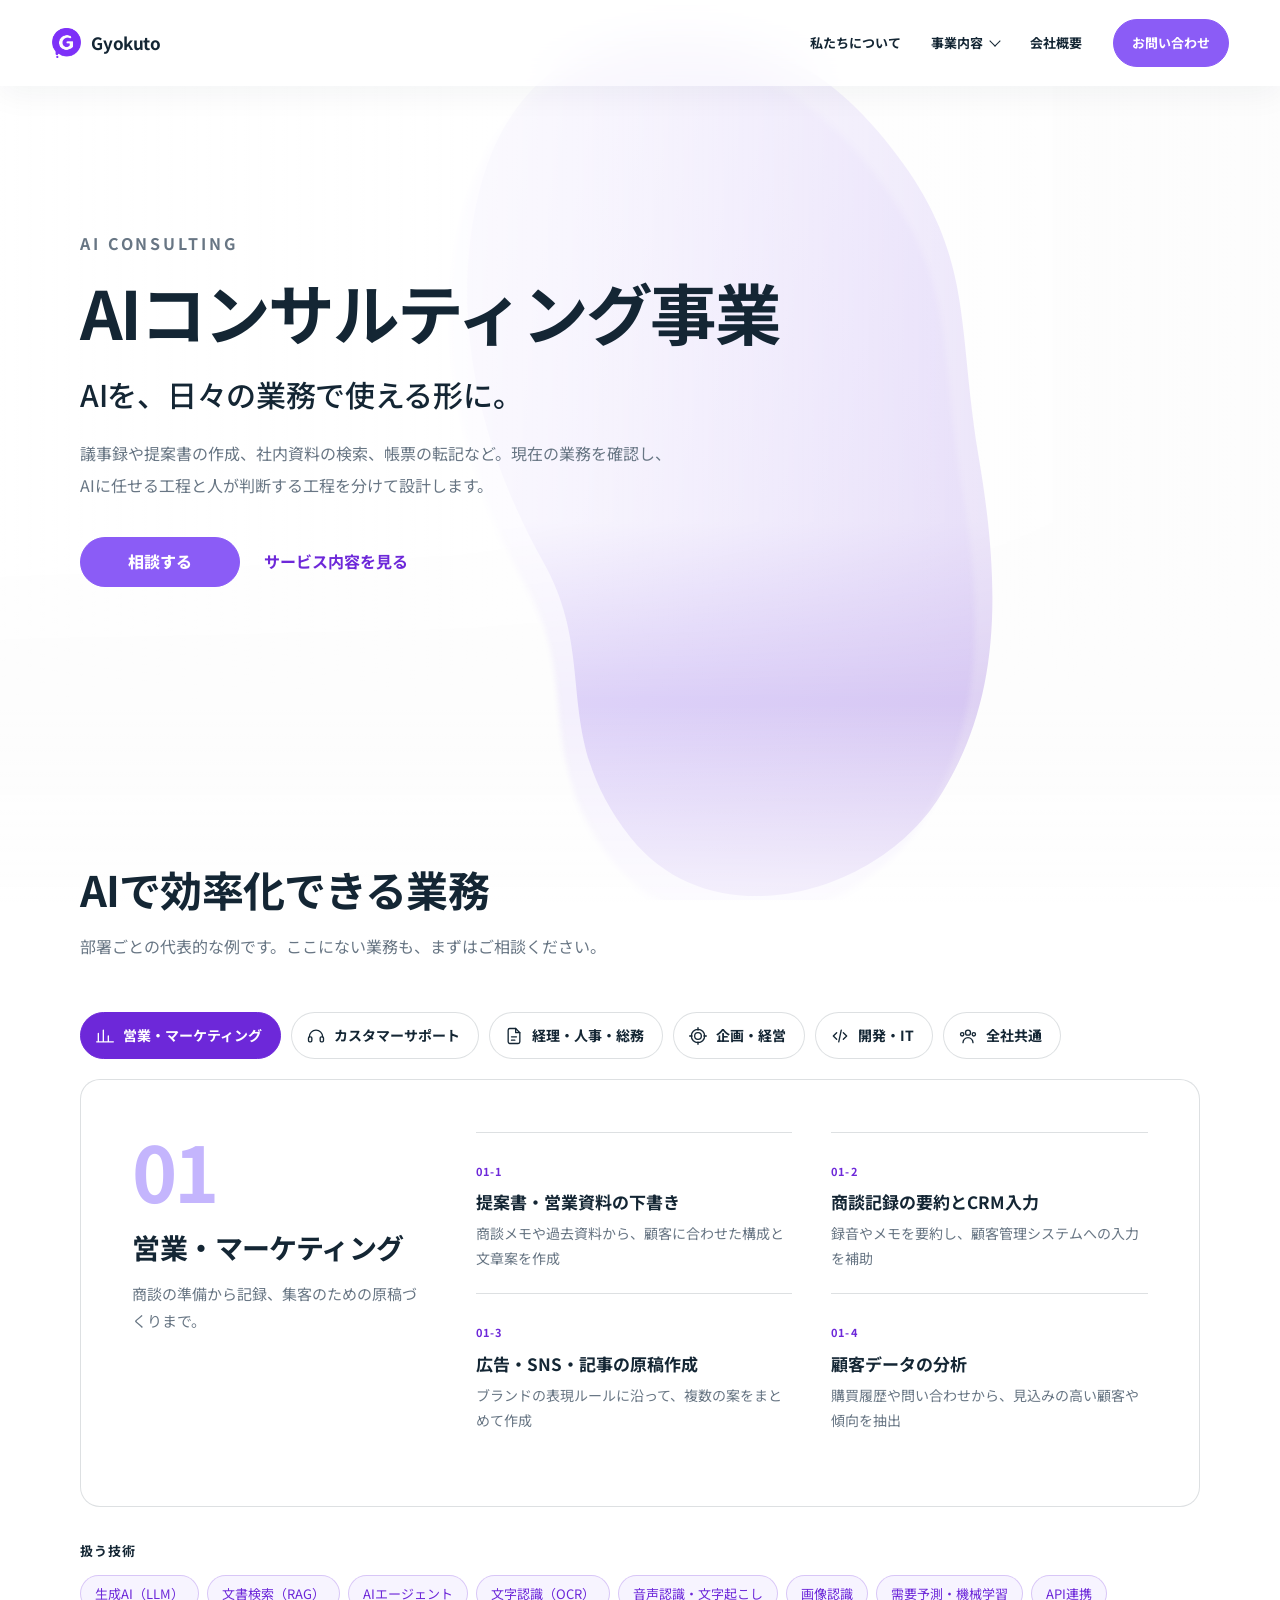
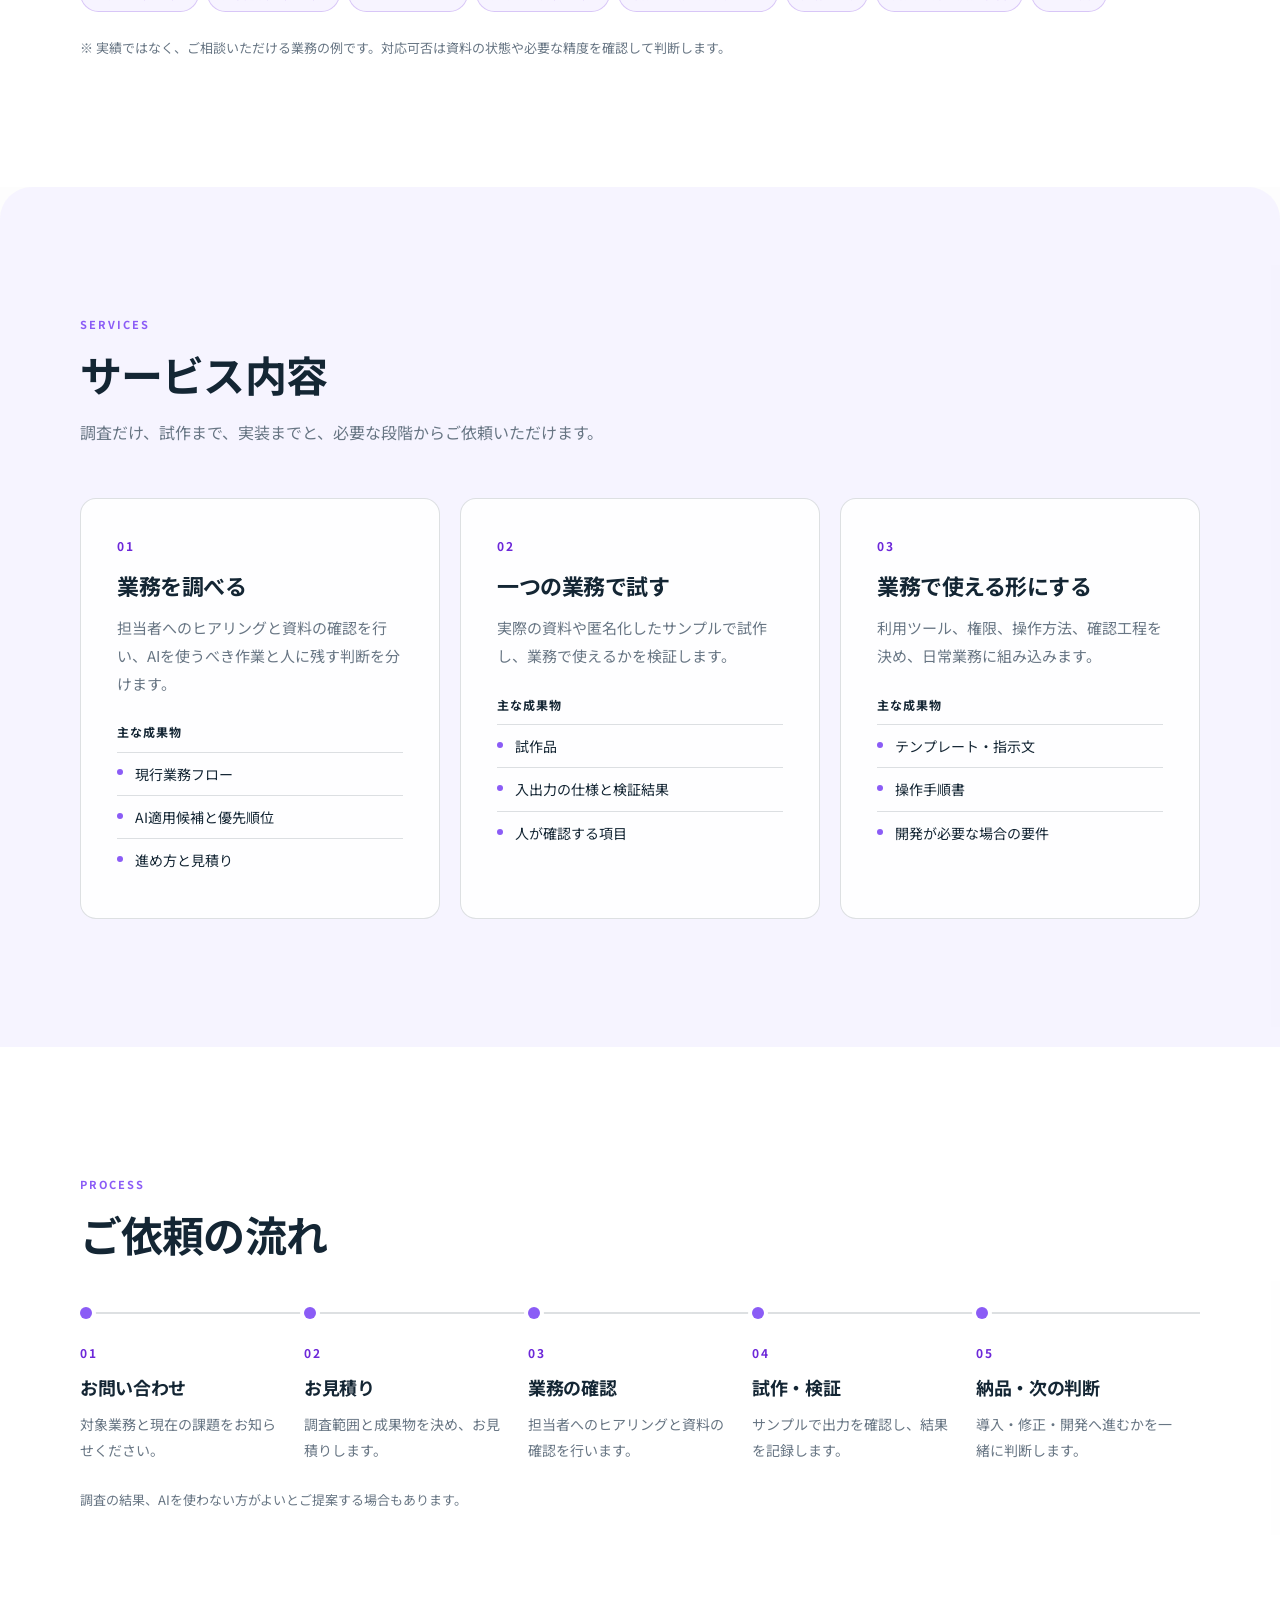
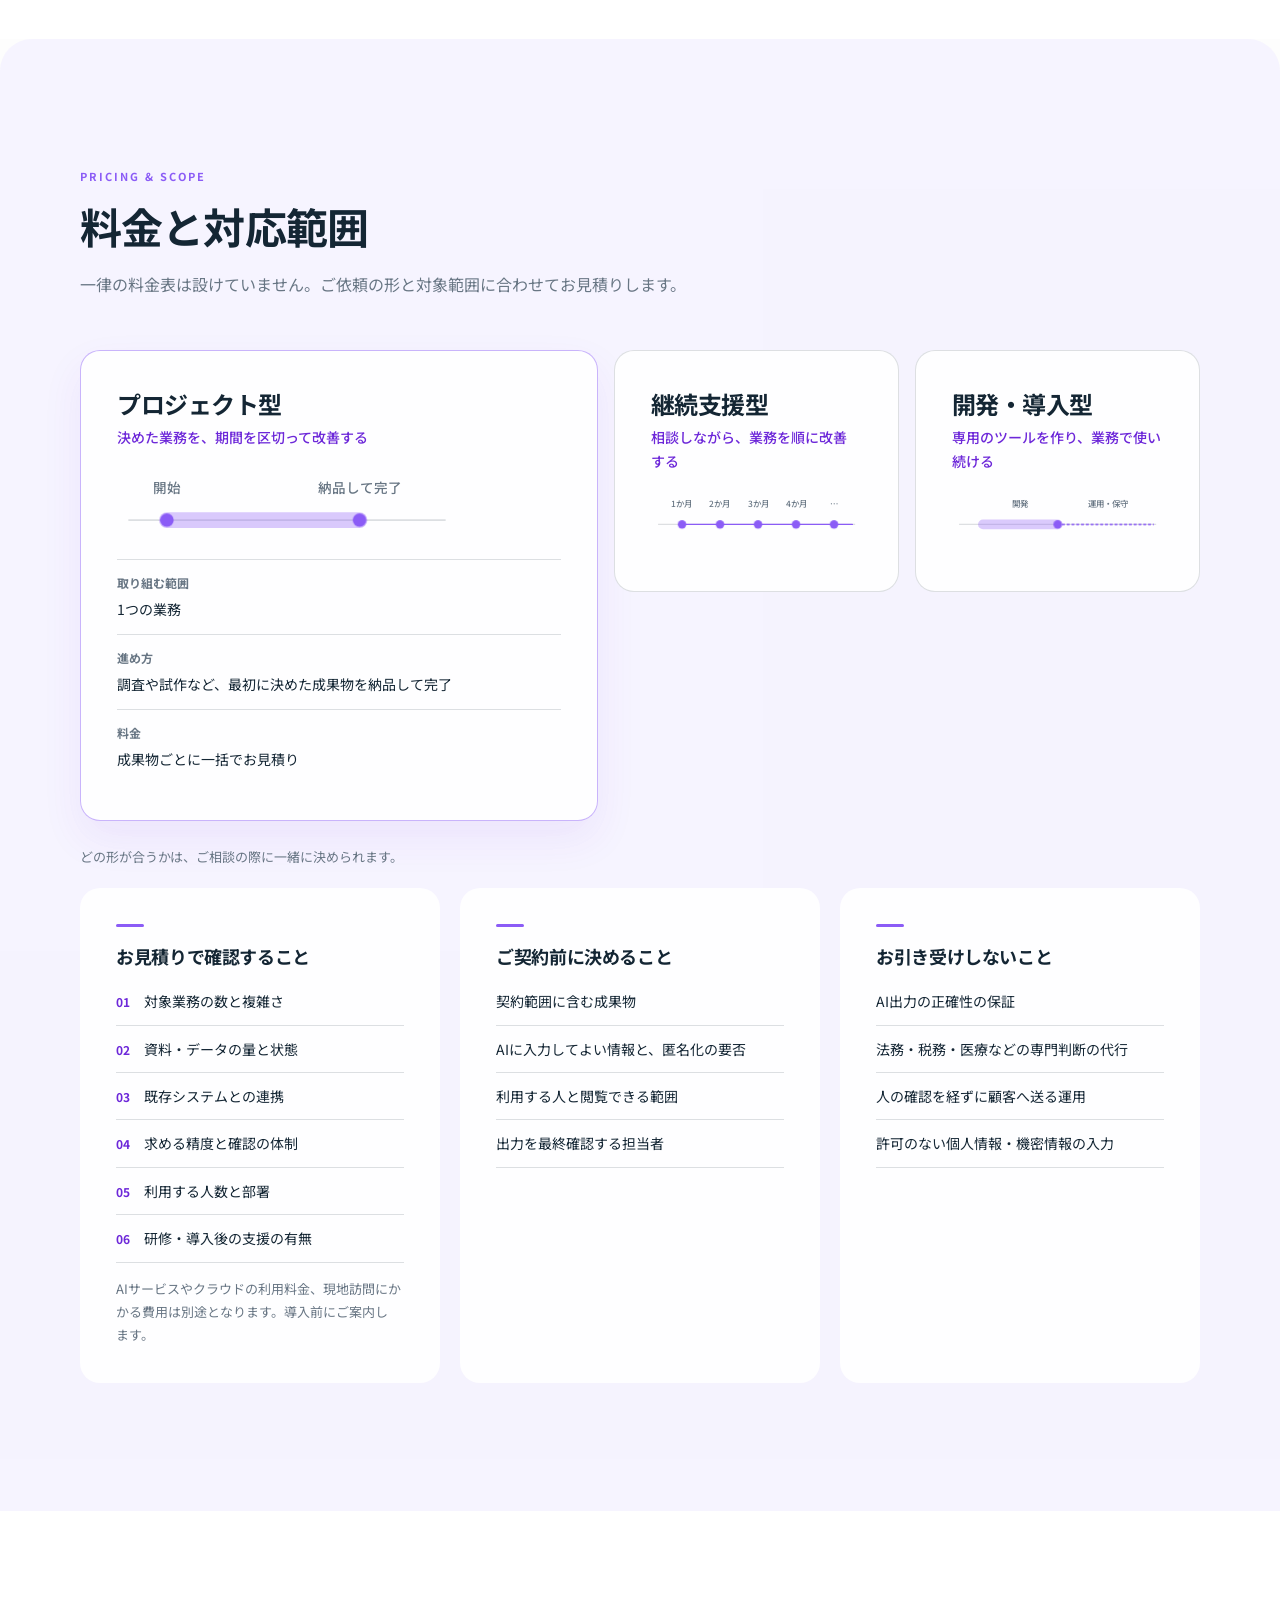
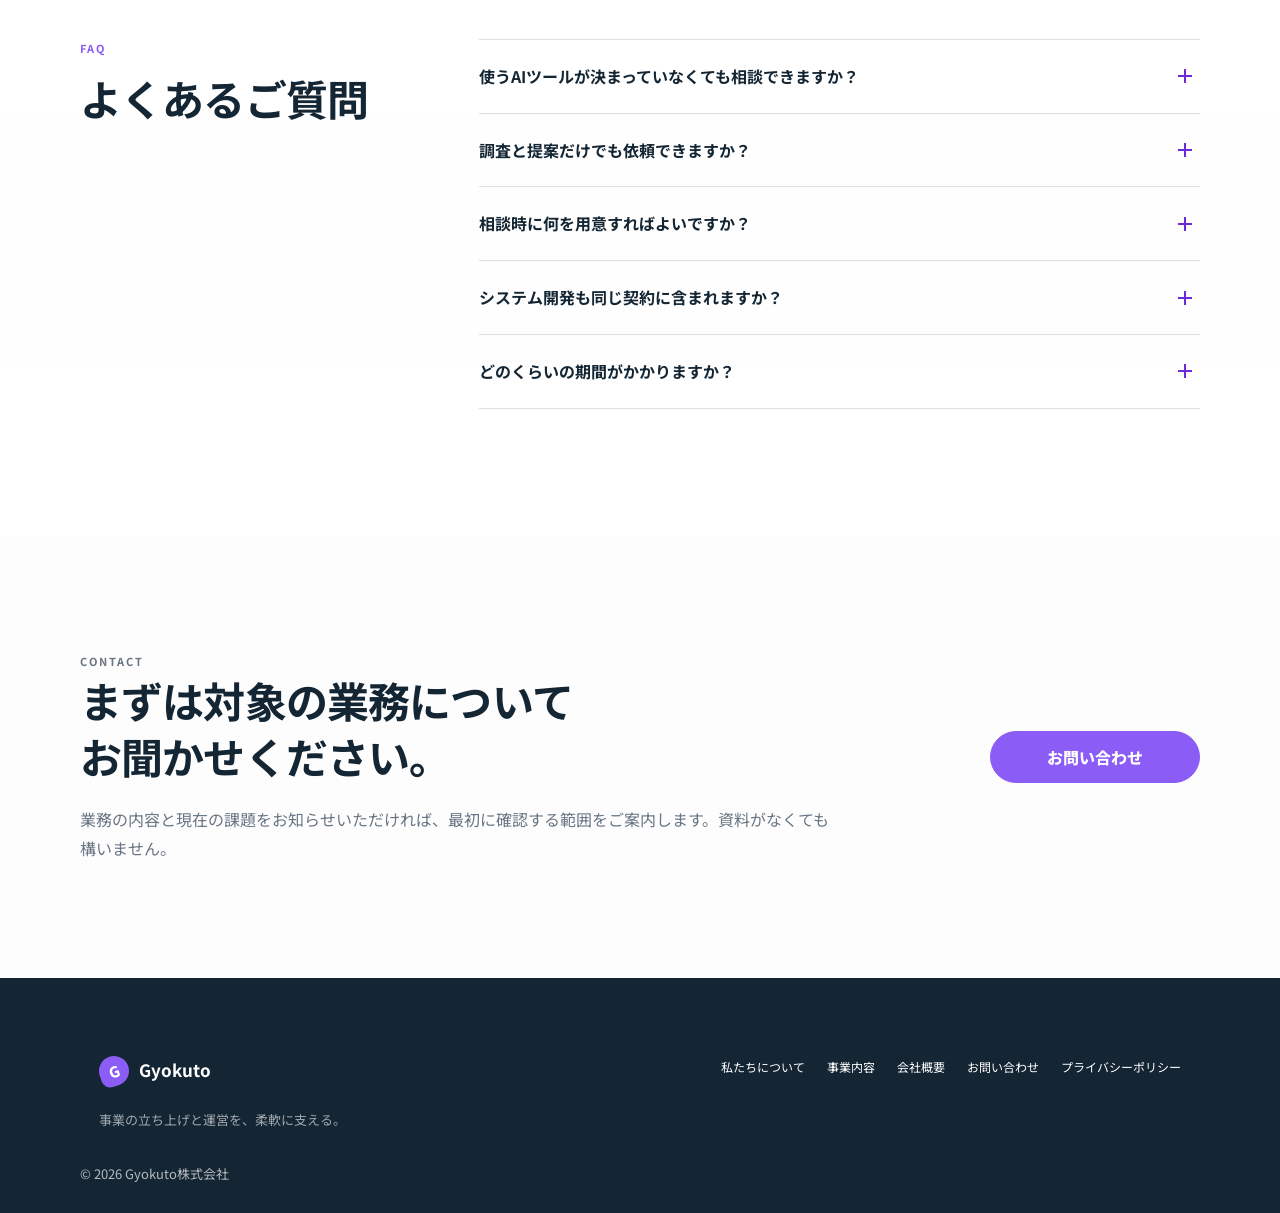
==== commit 21ec3fae: "料金セクションの依頼の形を、広がるカードと進め方の図解（B案）に変更 Co-Authored-By: Claude Opus 5.5 (1M context) <noreply@anthropic.c" ====
--- a/ai-it-consulting.html
+++ b/ai-it-consulting.html
@@ -15,7 +15,7 @@
   <link rel="preconnect" href="https://fonts.googleapis.com">
   <link rel="preconnect" href="https://fonts.gstatic.com" crossorigin>
   <link href="https://fonts.googleapis.com/css2?family=Noto+Sans+JP:wght@400;500;700&display=swap" rel="stylesheet">
-  <link rel="stylesheet" href="styles.css?v=20260928-9">
+  <link rel="stylesheet" href="styles.css?v=20260928-10">
 </head>
 <body class="inner-page service-detail-page ai-consulting-page">
   <div class="home-morph-background" data-morph-background aria-hidden="true">
@@ -246,47 +246,45 @@
           <p>一律の料金表は設けていません。ご依頼の形と対象範囲に合わせてお見積りします。</p>
         </div>
 
-        <div class="ai-forms">
-          <div class="ai-forms-intro">
-            <p class="ai-forms-label">ご依頼の形</p>
-            <p>どの形が合うかは、ご相談の際に一緒に決められます。</p>
-          </div>
-          <ol class="ai-form-grid">
-            <li class="ai-form">
-              <span class="ai-form-num">01</span>
-              <h3>プロジェクト型</h3>
-              <p class="ai-form-tagline">決めた業務を、期間を区切って改善する</p>
-              <div class="ai-form-chart"><svg viewBox="0 0 260 72" aria-hidden="true"><line class="ax" x1="4" y1="40" x2="256" y2="40"/><rect class="bar" x="30" y="32" width="150" height="16" rx="8"/><circle class="pt" cx="30" cy="40" r="5"/><circle class="pt" cx="180" cy="40" r="5"/><text x="30" y="18" text-anchor="middle">開始</text><text x="180" y="18" text-anchor="middle">納品</text></svg></div>
+        <div class="ai-forms" data-ai-forms>
+          <article class="ai-form is-open" tabindex="0" aria-expanded="true">
+            <h3>プロジェクト型</h3>
+            <p class="ai-form-tagline">決めた業務を、期間を区切って改善する</p>
+            <svg class="ai-dg" viewBox="0 0 300 64" aria-hidden="true"><line class="ax" x1="10" y1="46" x2="290" y2="46"/><line class="ln bar" pathLength="1" x1="44" y1="46" x2="214" y2="46"/><circle class="dot" style="--i:0" cx="44" cy="46" r="6"/><circle class="dot" style="--i:3" cx="214" cy="46" r="6"/><text x="44" y="22" text-anchor="middle">開始</text><text x="214" y="22" text-anchor="middle">納品して完了</text></svg>
+            <div class="ai-form-more">
               <dl class="ai-form-spec">
                 <div><dt>取り組む範囲</dt><dd>1つの業務</dd></div>
                 <div><dt>進め方</dt><dd>調査や試作など、最初に決めた成果物を納品して完了</dd></div>
                 <div><dt>料金</dt><dd>成果物ごとに一括でお見積り</dd></div>
               </dl>
-            </li>
-            <li class="ai-form">
-              <span class="ai-form-num">02</span>
-              <h3>継続支援型</h3>
-              <p class="ai-form-tagline">相談しながら、業務を順に改善する</p>
-              <div class="ai-form-chart"><svg viewBox="0 0 260 72" aria-hidden="true"><line class="ax" x1="4" y1="40" x2="256" y2="40"/><circle class="pt" cx="30" cy="40" r="5"/><circle class="pt" cx="80" cy="40" r="5"/><circle class="pt" cx="130" cy="40" r="5"/><circle class="pt" cx="180" cy="40" r="5"/><circle class="pt" cx="230" cy="40" r="5"/><text x="30" y="18" text-anchor="middle">定例</text><text x="80" y="18" text-anchor="middle">定例</text><text x="130" y="18" text-anchor="middle">定例</text><text x="180" y="18" text-anchor="middle">定例</text><text x="230" y="18" text-anchor="middle">…</text></svg></div>
+            </div>
+          </article>
+          <article class="ai-form" tabindex="0" aria-expanded="false">
+            <h3>継続支援型</h3>
+            <p class="ai-form-tagline">相談しながら、業務を順に改善する</p>
+            <svg class="ai-dg" viewBox="0 0 300 64" aria-hidden="true"><line class="ax" x1="10" y1="46" x2="290" y2="46"/><line class="ln thin" pathLength="1" x1="44" y1="46" x2="286" y2="46"/><circle class="dot" style="--i:0" cx="44" cy="46" r="6"/><circle class="dot" style="--i:1" cx="98" cy="46" r="6"/><circle class="dot" style="--i:2" cx="152" cy="46" r="6"/><circle class="dot" style="--i:3" cx="206" cy="46" r="6"/><circle class="dot" style="--i:4" cx="260" cy="46" r="6"/><text x="44" y="22" text-anchor="middle">1か月</text><text x="98" y="22" text-anchor="middle">2か月</text><text x="152" y="22" text-anchor="middle">3か月</text><text x="206" y="22" text-anchor="middle">4か月</text><text x="260" y="22" text-anchor="middle">…</text></svg>
+            <div class="ai-form-more">
               <dl class="ai-form-spec">
                 <div><dt>取り組む範囲</dt><dd>複数の業務、部署や全社</dd></div>
                 <div><dt>進め方</dt><dd>定例の打ち合わせで優先順位を決め、月ごとに進める</dd></div>
                 <div><dt>料金</dt><dd>支援の範囲に応じて月ごとにお見積り</dd></div>
               </dl>
-            </li>
-            <li class="ai-form">
-              <span class="ai-form-num">03</span>
-              <h3>開発・導入型</h3>
-              <p class="ai-form-tagline">専用のツールを作り、業務で使い続ける</p>
-              <div class="ai-form-chart"><svg viewBox="0 0 260 72" aria-hidden="true"><line class="ax" x1="4" y1="40" x2="256" y2="40"/><rect class="bar" x="30" y="32" width="100" height="16" rx="8"/><line class="dash" x1="130" y1="40" x2="250" y2="40"/><circle class="pt" cx="130" cy="40" r="5"/><text x="80" y="18" text-anchor="middle">開発</text><text x="190" y="18" text-anchor="middle">運用・保守</text></svg></div>
+            </div>
+          </article>
+          <article class="ai-form" tabindex="0" aria-expanded="false">
+            <h3>開発・導入型</h3>
+            <p class="ai-form-tagline">専用のツールを作り、業務で使い続ける</p>
+            <svg class="ai-dg" viewBox="0 0 300 64" aria-hidden="true"><line class="ax" x1="10" y1="46" x2="290" y2="46"/><line class="ln bar" pathLength="1" x1="44" y1="46" x2="150" y2="46"/><line class="ln dash" pathLength="1" x1="150" y1="46" x2="286" y2="46"/><circle class="dot" style="--i:2" cx="150" cy="46" r="6"/><text x="97" y="22" text-anchor="middle">開発</text><text x="222" y="22" text-anchor="middle">運用・保守</text></svg>
+            <div class="ai-form-more">
               <dl class="ai-form-spec">
                 <div><dt>取り組む範囲</dt><dd>自動化したい特定の作業</dd></div>
                 <div><dt>進め方</dt><dd>ツールや社内システムとの連携を開発し、導入後の保守まで対応</dd></div>
                 <div><dt>料金</dt><dd>開発費と、必要に応じた保守費</dd></div>
               </dl>
-            </li>
-          </ol>
-        </div>
+            </div>
+          </article>
+        </div>
+        <p class="ai-small">どの形が合うかは、ご相談の際に一緒に決められます。</p>
 
         <div class="ai-pricing-detail">
           <div class="ai-detail-block">
@@ -362,6 +360,6 @@
     </div>
     <p class="copyright home-copyright">&copy; 2026 Gyokuto株式会社</p>
   </footer>
-  <script src="script.js?v=20260928-2"></script>
+  <script src="script.js?v=20260928-3"></script>
 </body>
 </html>
--- a/styles.css
+++ b/styles.css
@@ -7159,142 +7159,176 @@
 
 /* Pricing & scope */
 body.inner-page.ai-consulting-page .ai-forms {
-  padding: clamp(32px, 5vw, 64px);
-  border-radius: 28px;
-  color: #fff;
-  background:
-    radial-gradient(120% 90% at 100% 0%, rgba(139, 92, 246, 0.45) 0%, rgba(139, 92, 246, 0) 55%),
-    var(--navy);
-}
-
-body.inner-page.ai-consulting-page .ai-forms-intro {
   display: flex;
-  flex-wrap: wrap;
-  align-items: baseline;
-  justify-content: space-between;
-  gap: 8px 24px;
-  margin-bottom: clamp(28px, 4vw, 44px);
-}
-
-body.inner-page.ai-consulting-page .ai-forms-intro p {
+  align-items: flex-start;
+  gap: 16px;
+}
+
+body.inner-page.ai-consulting-page .ai-form {
+  flex: 1 1 0;
+  min-width: 0;
+  padding: clamp(24px, 3vw, 36px);
+  border: 1px solid var(--inner-line);
+  border-radius: 20px;
+  background: var(--ai-card);
+  cursor: pointer;
+  transition: flex-grow 550ms cubic-bezier(0.22, 1, 0.36, 1), border-color 300ms ease, box-shadow 300ms ease;
+}
+
+body.inner-page.ai-consulting-page .ai-form.is-open {
+  flex-grow: 2.1;
+  border-color: rgba(139, 92, 246, 0.45);
+  box-shadow: 0 18px 40px rgba(109, 40, 217, 0.08);
+  cursor: default;
+}
+
+body.inner-page.ai-consulting-page .ai-form:focus-visible {
+  outline: 2px solid var(--ai-accent);
+  outline-offset: 3px;
+}
+
+body.inner-page.ai-consulting-page .ai-form h3 {
   margin: 0;
-  color: rgba(255, 255, 255, 0.72);
+  color: var(--inner-ink);
+  font-size: clamp(20px, 2vw, 24px);
+  line-height: 1.4;
+}
+
+body.inner-page.ai-consulting-page .ai-form-tagline {
+  margin: 6px 0 0;
+  color: var(--ai-accent-dark);
   font-size: 14px;
-}
-
-body.inner-page.ai-consulting-page .ai-forms-intro .ai-forms-label {
-  color: #fff;
-  font-size: clamp(20px, 2vw, 24px);
-  font-weight: 700;
-}
-
-body.inner-page.ai-consulting-page .ai-form-grid {
-  display: grid;
-  grid-template-columns: repeat(3, minmax(0, 1fr));
-  gap: 0;
-  margin: 0;
-  padding: 0;
-  list-style: none;
-}
-
-body.inner-page.ai-consulting-page .ai-form {
-  display: flex;
-  flex-direction: column;
-  padding: 0 clamp(20px, 3vw, 40px);
-}
-
-body.inner-page.ai-consulting-page .ai-form:first-child {
-  padding-left: 0;
-}
-
-body.inner-page.ai-consulting-page .ai-form:last-child {
-  padding-right: 0;
-}
-
-body.inner-page.ai-consulting-page .ai-form + .ai-form {
-  border-left: 1px solid rgba(255, 255, 255, 0.16);
-}
-
-body.inner-page.ai-consulting-page .ai-form-num {
-  color: var(--lavender);
-  font-size: 13px;
-  font-weight: 700;
-  letter-spacing: 0.12em;
-}
-
-body.inner-page.ai-consulting-page .ai-form h3 {
-  margin: 10px 0 0;
-  color: #fff;
-  font-size: clamp(22px, 2.3vw, 28px);
-  line-height: 1.35;
-}
-
-body.inner-page.ai-consulting-page .ai-form-tagline {
-  margin: 8px 0 0;
-  color: rgba(255, 255, 255, 0.78);
-  font-size: 14px;
+  font-weight: 500;
   line-height: 1.7;
 }
 
-body.inner-page.ai-consulting-page .ai-form-chart {
-  margin: 22px 0 6px;
-}
-
-body.inner-page.ai-consulting-page .ai-form-chart svg {
+body.inner-page.ai-consulting-page .ai-dg {
   display: block;
   width: 100%;
-  max-width: 320px;
+  max-width: 340px;
   height: auto;
+  margin-top: 18px;
   overflow: visible;
 }
 
-body.inner-page.ai-consulting-page .ai-form-chart .ax {
-  stroke: rgba(255, 255, 255, 0.22);
+body.inner-page.ai-consulting-page .ai-dg .ax {
+  stroke: var(--inner-line);
   stroke-width: 1.5;
 }
 
-body.inner-page.ai-consulting-page .ai-form-chart .bar {
-  fill: rgba(196, 181, 253, 0.35);
-}
-
-body.inner-page.ai-consulting-page .ai-form-chart .pt {
-  fill: var(--lavender);
-}
-
-body.inner-page.ai-consulting-page .ai-form-chart .dash {
-  stroke: var(--lavender);
+body.inner-page.ai-consulting-page .ai-dg .ln {
+  fill: none;
+  stroke: var(--ai-accent);
+  stroke-linecap: round;
+  stroke-dasharray: 1;
+}
+
+body.inner-page.ai-consulting-page .ai-dg .bar {
+  stroke: rgba(139, 92, 246, 0.32);
+  stroke-width: 14;
+}
+
+body.inner-page.ai-consulting-page .ai-dg .thin {
   stroke-width: 2;
-  stroke-dasharray: 4 6;
-  stroke-linecap: round;
-}
-
-body.inner-page.ai-consulting-page .ai-form-chart text {
-  fill: rgba(255, 255, 255, 0.7);
+}
+
+body.inner-page.ai-consulting-page .ai-dg .dash {
+  stroke-width: 2;
+  stroke-dasharray: 0.02 0.03;
+}
+
+body.inner-page.ai-consulting-page .ai-dg .dot {
+  fill: var(--ai-accent);
+  transform-box: fill-box;
+  transform-origin: center;
+}
+
+body.inner-page.ai-consulting-page .ai-dg text {
+  fill: var(--inner-muted);
   font-size: 12px;
   font-weight: 500;
 }
 
+body.inner-page.ai-consulting-page .ai-dg.play .ln:not(.dash) {
+  animation: ai-dg-draw 900ms cubic-bezier(0.22, 1, 0.36, 1) both;
+}
+
+body.inner-page.ai-consulting-page .ai-dg.play .dash,
+body.inner-page.ai-consulting-page .ai-dg.play text {
+  animation: ai-dg-fade 500ms ease 300ms both;
+}
+
+body.inner-page.ai-consulting-page .ai-dg.play .dot {
+  animation: ai-dg-pop 420ms cubic-bezier(0.34, 1.56, 0.64, 1) both;
+  animation-delay: calc(var(--i, 0) * 140ms + 150ms);
+}
+
+@keyframes ai-dg-draw {
+  from {
+    stroke-dashoffset: 1;
+  }
+}
+
+@keyframes ai-dg-pop {
+  from {
+    transform: scale(0);
+  }
+}
+
+@keyframes ai-dg-fade {
+  from {
+    opacity: 0;
+  }
+}
+
+body.inner-page.ai-consulting-page .ai-form-more {
+  display: grid;
+  grid-template-rows: 0fr;
+  opacity: 0;
+  transition: grid-template-rows 550ms cubic-bezier(0.22, 1, 0.36, 1), opacity 350ms ease;
+}
+
+body.inner-page.ai-consulting-page .ai-form-more > * {
+  overflow: hidden;
+}
+
+body.inner-page.ai-consulting-page .ai-form.is-open .ai-form-more {
+  grid-template-rows: 1fr;
+  opacity: 1;
+  transition-delay: 0s, 150ms;
+}
+
 body.inner-page.ai-consulting-page .ai-form-spec {
-  margin: auto 0 0;
-  padding-top: 16px;
+  margin: 18px 0 0;
 }
 
 body.inner-page.ai-consulting-page .ai-form-spec div {
   padding: 12px 0;
-  border-top: 1px solid rgba(255, 255, 255, 0.14);
+  border-top: 1px solid var(--inner-line);
 }
 
 body.inner-page.ai-consulting-page .ai-form-spec dt {
-  color: var(--lavender);
+  color: var(--inner-muted);
   font-size: 12px;
   font-weight: 700;
 }
 
 body.inner-page.ai-consulting-page .ai-form-spec dd {
   margin: 4px 0 0;
-  color: #fff;
+  color: var(--inner-ink);
   font-size: 14px;
   line-height: 1.75;
+}
+
+@media (prefers-reduced-motion: reduce) {
+  body.inner-page.ai-consulting-page .ai-dg.play * {
+    animation: none;
+  }
+
+  body.inner-page.ai-consulting-page .ai-form,
+  body.inner-page.ai-consulting-page .ai-form-more {
+    transition: none;
+  }
 }
 
 body.inner-page.ai-consulting-page .ai-pricing-detail {
@@ -7486,27 +7520,20 @@
     grid-template-columns: 1fr;
   }
 
-  body.inner-page.ai-consulting-page .ai-form-grid {
-    grid-template-columns: 1fr;
+  body.inner-page.ai-consulting-page .ai-forms {
+    flex-direction: column;
+    align-items: stretch;
   }
 
   body.inner-page.ai-consulting-page .ai-form,
-  body.inner-page.ai-consulting-page .ai-form:first-child,
-  body.inner-page.ai-consulting-page .ai-form:last-child {
-    padding: 28px 0;
-  }
-
-  body.inner-page.ai-consulting-page .ai-form:first-child {
-    padding-top: 0;
-  }
-
-  body.inner-page.ai-consulting-page .ai-form:last-child {
-    padding-bottom: 0;
-  }
-
-  body.inner-page.ai-consulting-page .ai-form + .ai-form {
-    border-top: 1px solid rgba(255, 255, 255, 0.16);
-    border-left: 0;
+  body.inner-page.ai-consulting-page .ai-form.is-open {
+    flex: none;
+    cursor: default;
+  }
+
+  body.inner-page.ai-consulting-page .ai-form .ai-form-more {
+    grid-template-rows: 1fr;
+    opacity: 1;
   }
 
   body.inner-page.ai-consulting-page .ai-flow {
@@ -7594,12 +7621,6 @@
     gap: 14px;
   }
 
-  body.inner-page.ai-consulting-page .ai-forms {
-    margin: 0 -8px;
-    padding: 28px 22px;
-    border-radius: 22px;
-  }
-
   body.inner-page.ai-consulting-page .ai-pricing-detail {
     gap: 14px;
     margin-top: 14px;
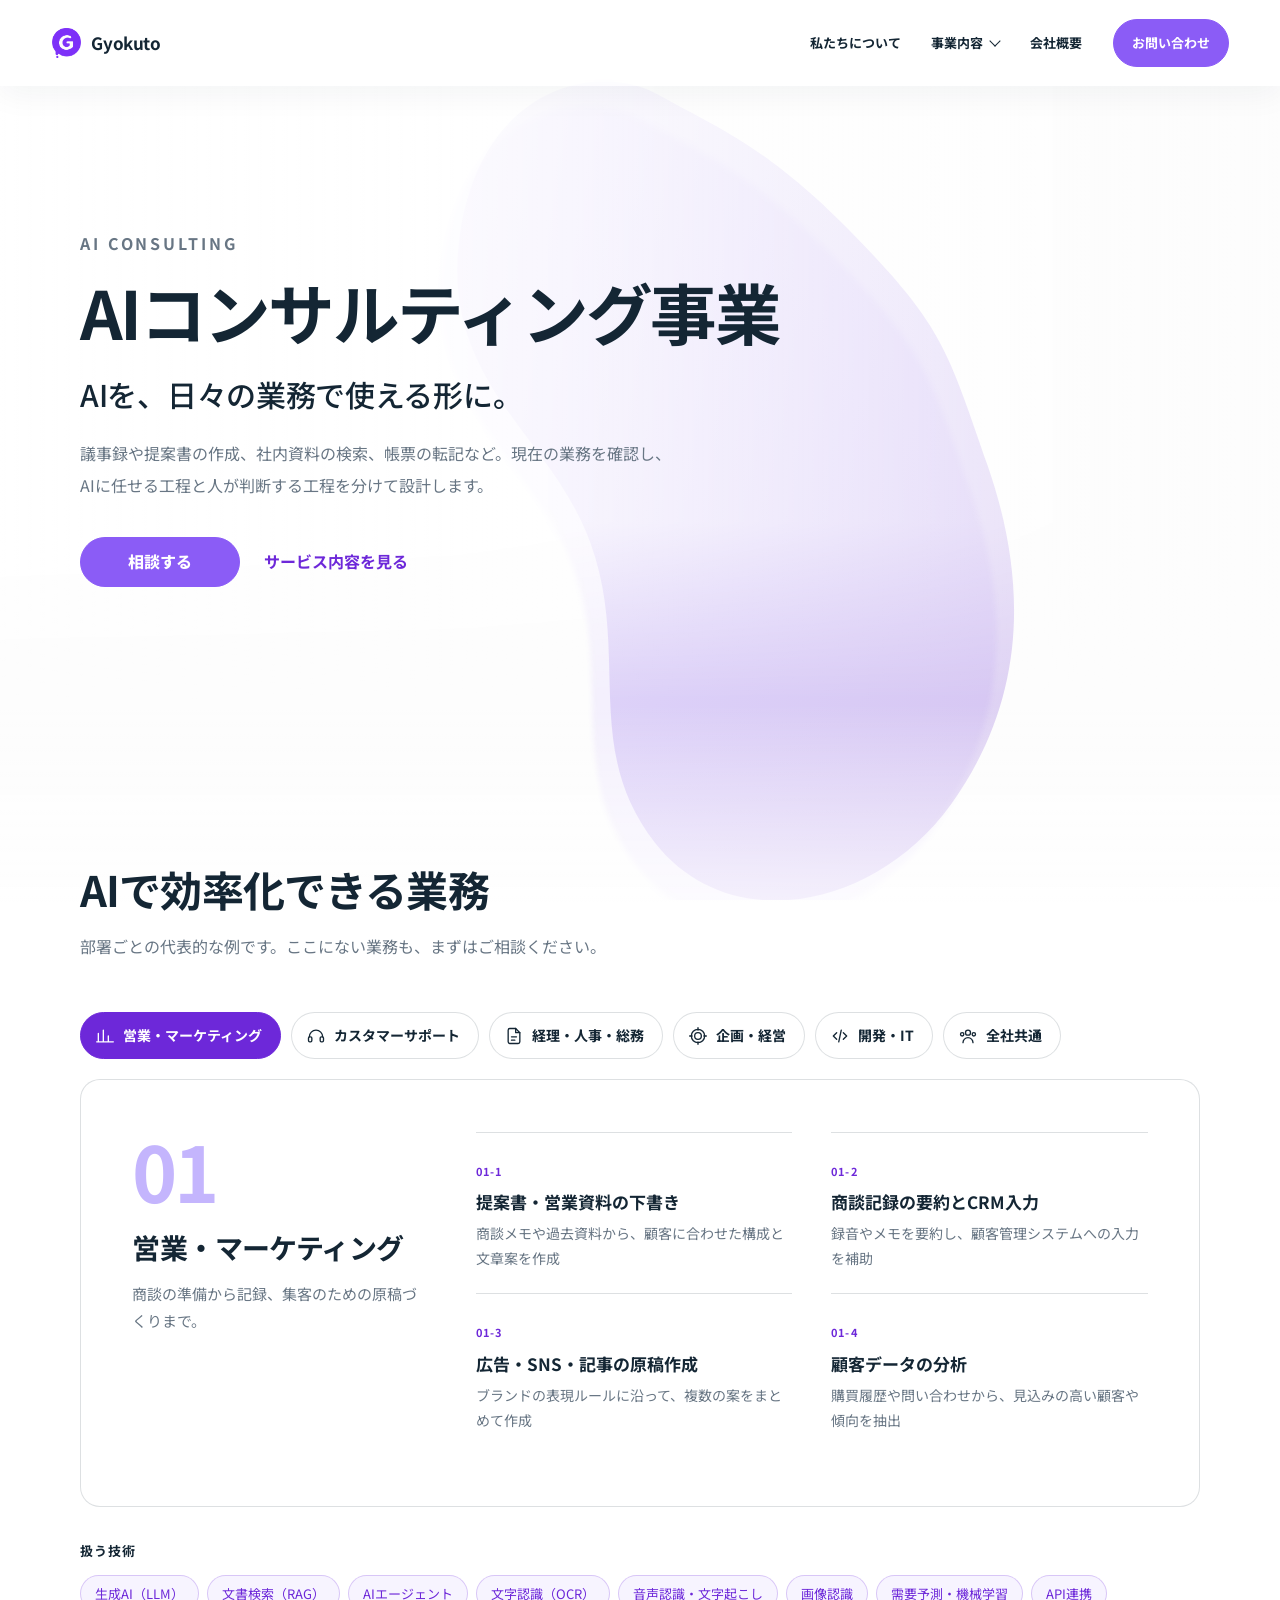
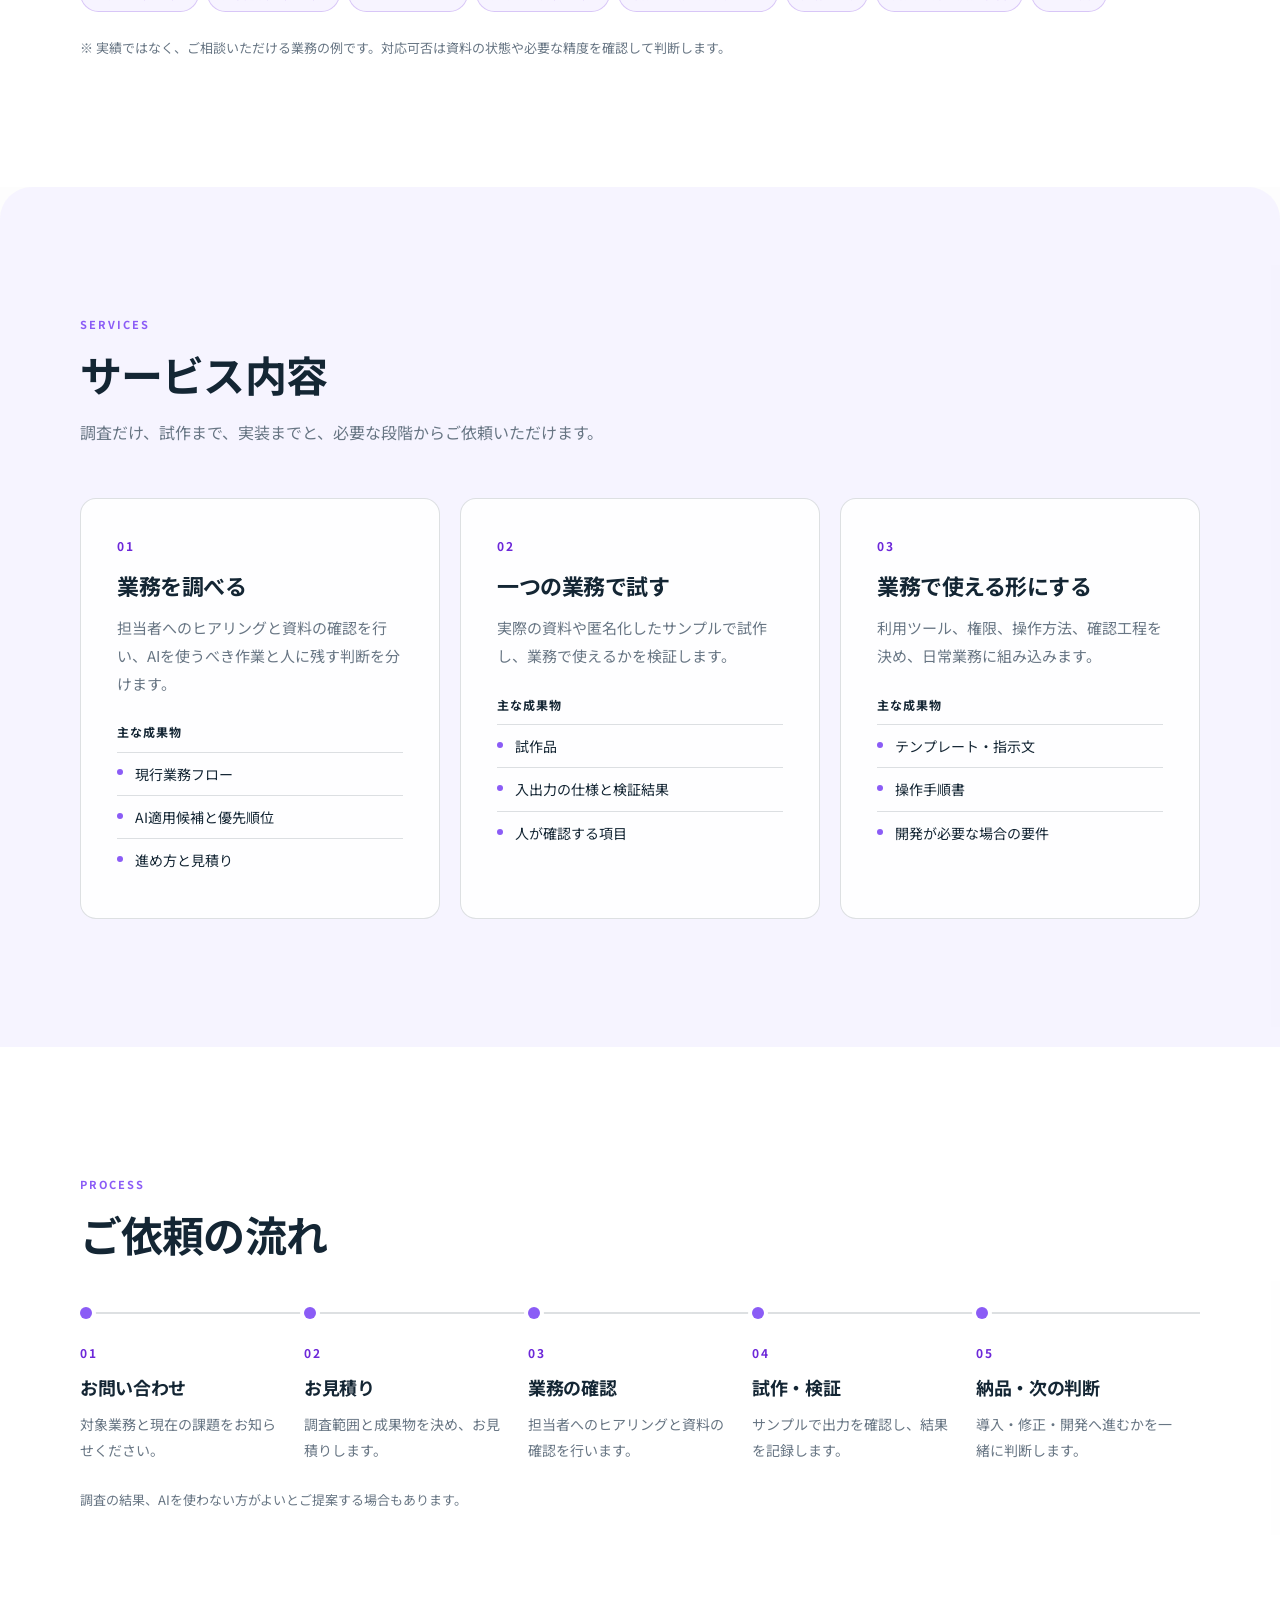
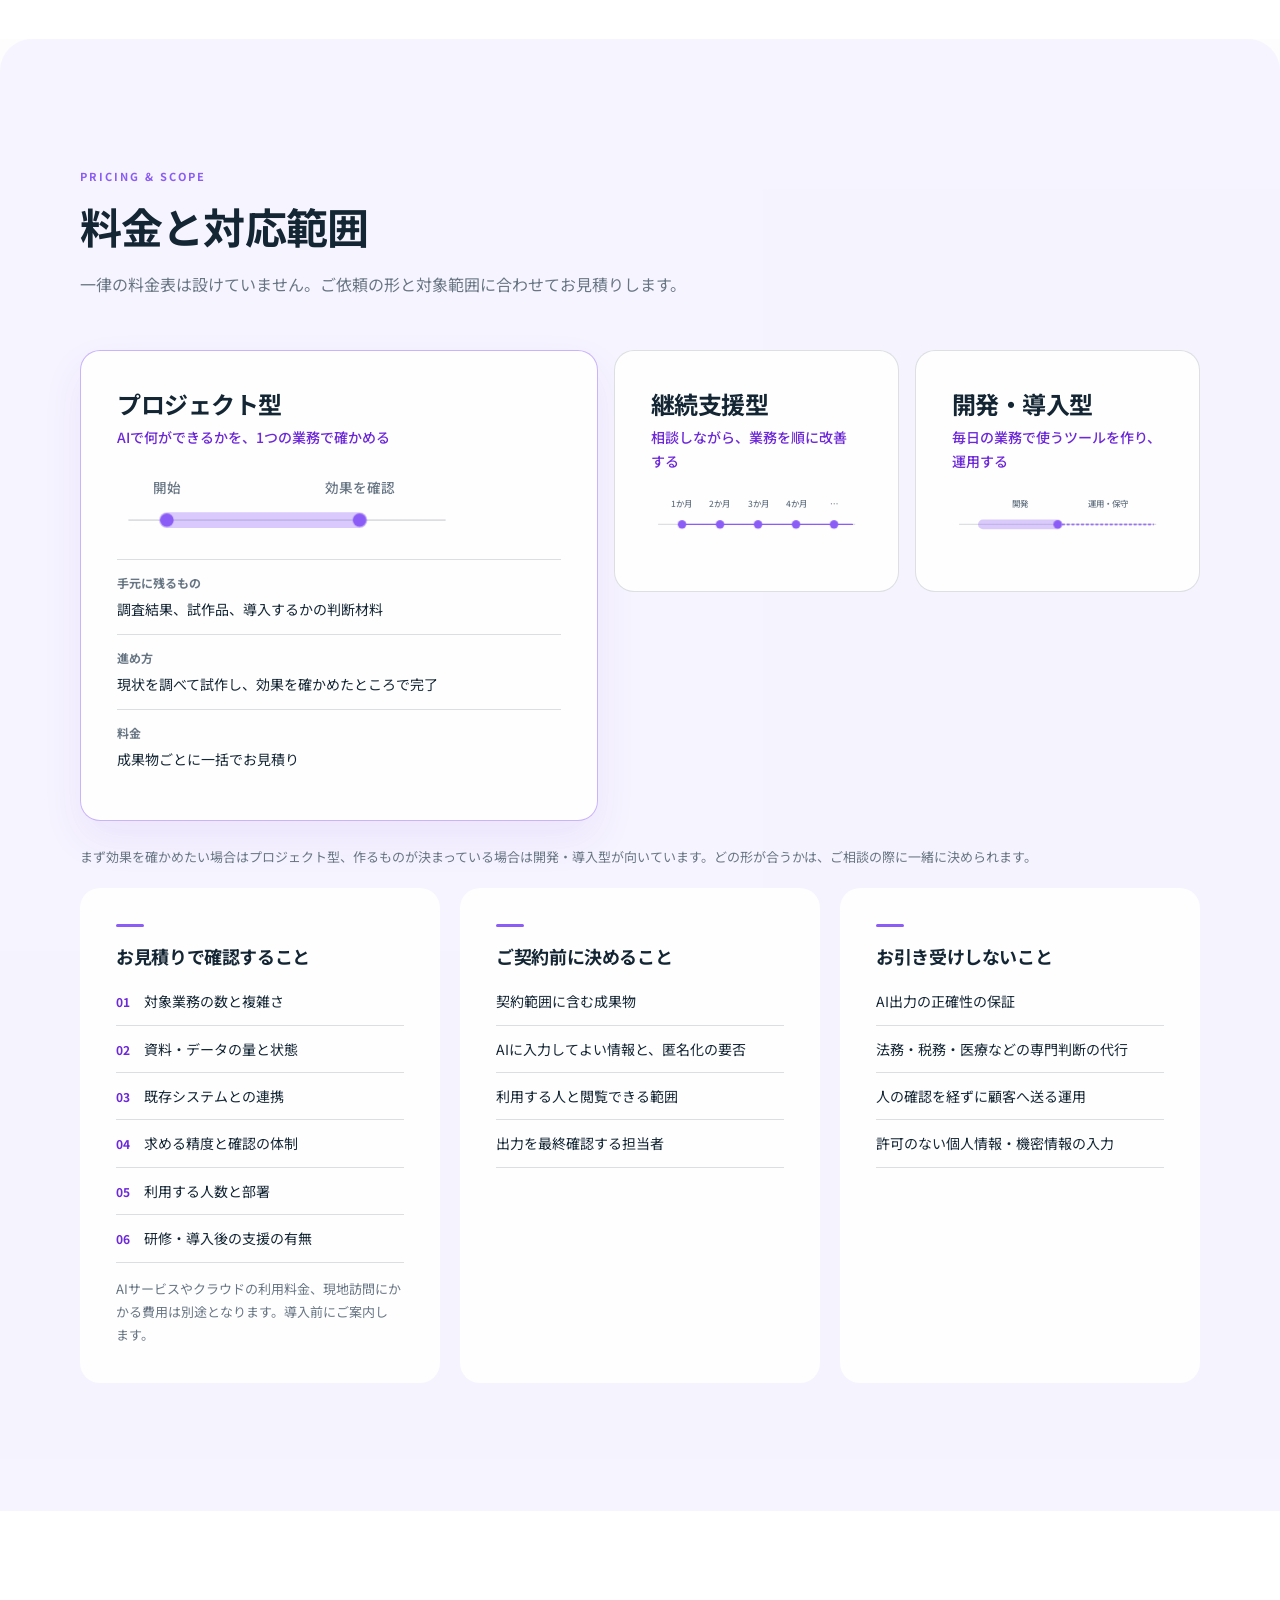
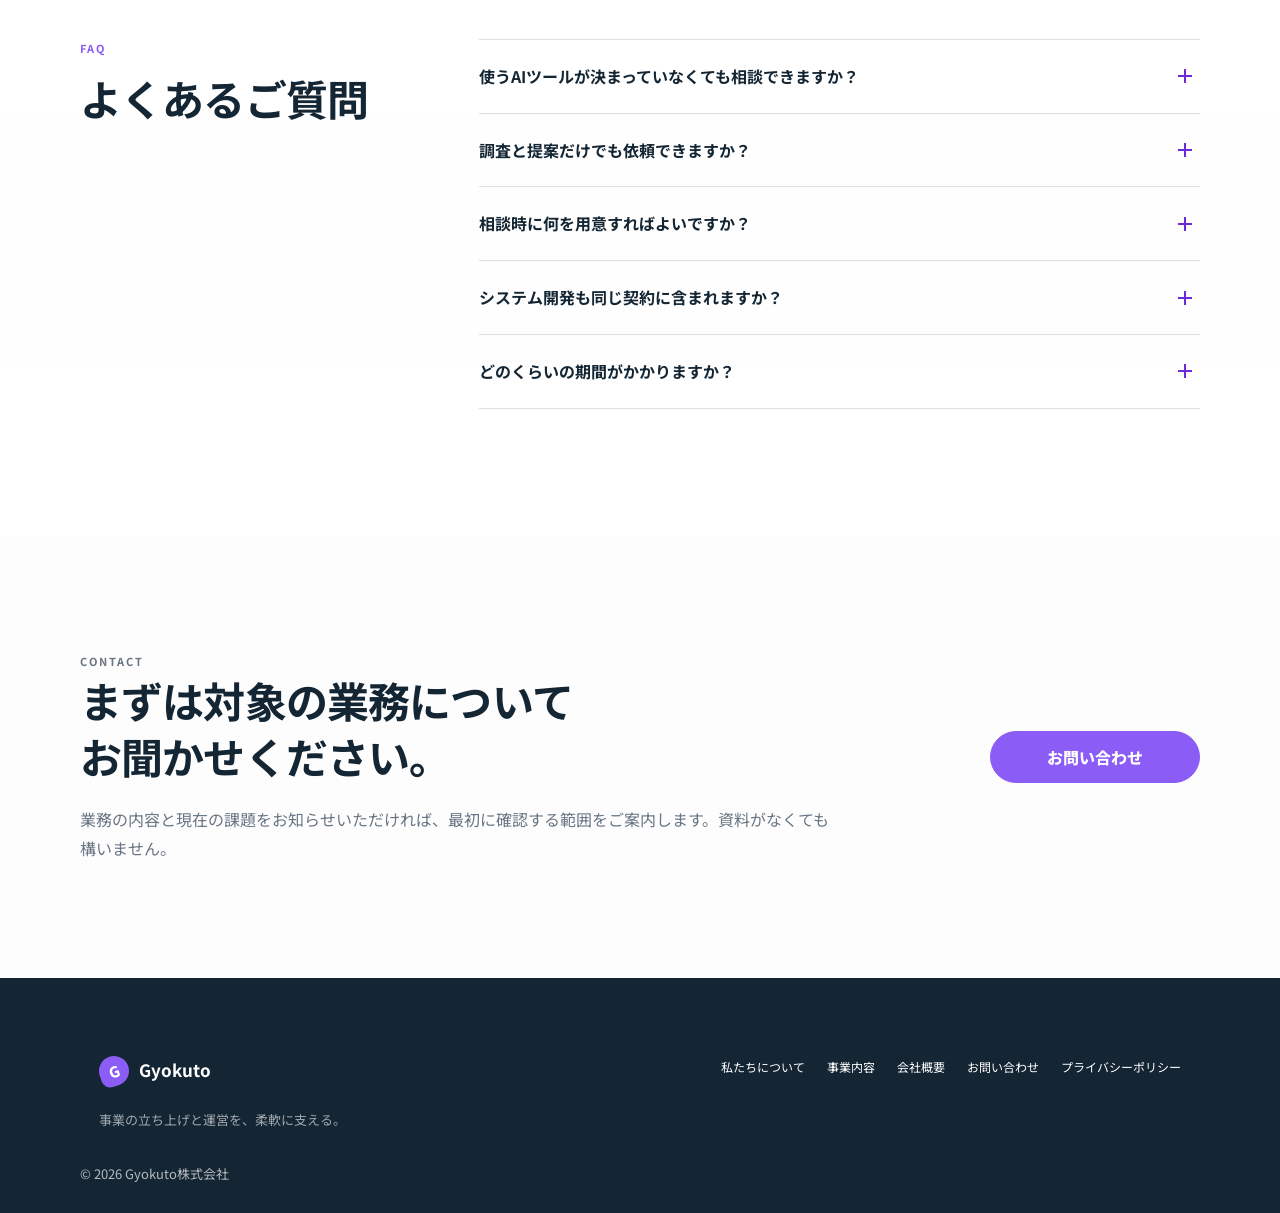
==== commit 02f9341d: "AIコンサル: プロジェクト型と開発・導入型の違いを明確化 Co-Authored-By: Claude Opus 5.5 (1M context) <noreply@anthropic.com> C" ====
--- a/ai-it-consulting.html
+++ b/ai-it-consulting.html
@@ -249,12 +249,12 @@
         <div class="ai-forms" data-ai-forms>
           <article class="ai-form is-open" tabindex="0" aria-expanded="true">
             <h3>プロジェクト型</h3>
-            <p class="ai-form-tagline">決めた業務を、期間を区切って改善する</p>
-            <svg class="ai-dg" viewBox="0 0 300 64" aria-hidden="true"><line class="ax" x1="10" y1="46" x2="290" y2="46"/><line class="ln bar" pathLength="1" x1="44" y1="46" x2="214" y2="46"/><circle class="dot" style="--i:0" cx="44" cy="46" r="6"/><circle class="dot" style="--i:3" cx="214" cy="46" r="6"/><text x="44" y="22" text-anchor="middle">開始</text><text x="214" y="22" text-anchor="middle">納品して完了</text></svg>
+            <p class="ai-form-tagline">AIで何ができるかを、1つの業務で確かめる</p>
+            <svg class="ai-dg" viewBox="0 0 300 64" aria-hidden="true"><line class="ax" x1="10" y1="46" x2="290" y2="46"/><line class="ln bar" pathLength="1" x1="44" y1="46" x2="214" y2="46"/><circle class="dot" style="--i:0" cx="44" cy="46" r="6"/><circle class="dot" style="--i:3" cx="214" cy="46" r="6"/><text x="44" y="22" text-anchor="middle">開始</text><text x="214" y="22" text-anchor="middle">効果を確認</text></svg>
             <div class="ai-form-more">
               <dl class="ai-form-spec">
-                <div><dt>取り組む範囲</dt><dd>1つの業務</dd></div>
-                <div><dt>進め方</dt><dd>調査や試作など、最初に決めた成果物を納品して完了</dd></div>
+                <div><dt>手元に残るもの</dt><dd>調査結果、試作品、導入するかの判断材料</dd></div>
+                <div><dt>進め方</dt><dd>現状を調べて試作し、効果を確かめたところで完了</dd></div>
                 <div><dt>料金</dt><dd>成果物ごとに一括でお見積り</dd></div>
               </dl>
             </div>
@@ -265,7 +265,7 @@
             <svg class="ai-dg" viewBox="0 0 300 64" aria-hidden="true"><line class="ax" x1="10" y1="46" x2="290" y2="46"/><line class="ln thin" pathLength="1" x1="44" y1="46" x2="286" y2="46"/><circle class="dot" style="--i:0" cx="44" cy="46" r="6"/><circle class="dot" style="--i:1" cx="98" cy="46" r="6"/><circle class="dot" style="--i:2" cx="152" cy="46" r="6"/><circle class="dot" style="--i:3" cx="206" cy="46" r="6"/><circle class="dot" style="--i:4" cx="260" cy="46" r="6"/><text x="44" y="22" text-anchor="middle">1か月</text><text x="98" y="22" text-anchor="middle">2か月</text><text x="152" y="22" text-anchor="middle">3か月</text><text x="206" y="22" text-anchor="middle">4か月</text><text x="260" y="22" text-anchor="middle">…</text></svg>
             <div class="ai-form-more">
               <dl class="ai-form-spec">
-                <div><dt>取り組む範囲</dt><dd>複数の業務、部署や全社</dd></div>
+                <div><dt>手元に残るもの</dt><dd>順に改善された業務と、いつでも相談できる体制</dd></div>
                 <div><dt>進め方</dt><dd>定例の打ち合わせで優先順位を決め、月ごとに進める</dd></div>
                 <div><dt>料金</dt><dd>支援の範囲に応じて月ごとにお見積り</dd></div>
               </dl>
@@ -273,18 +273,18 @@
           </article>
           <article class="ai-form" tabindex="0" aria-expanded="false">
             <h3>開発・導入型</h3>
-            <p class="ai-form-tagline">専用のツールを作り、業務で使い続ける</p>
+            <p class="ai-form-tagline">毎日の業務で使うツールを作り、運用する</p>
             <svg class="ai-dg" viewBox="0 0 300 64" aria-hidden="true"><line class="ax" x1="10" y1="46" x2="290" y2="46"/><line class="ln bar" pathLength="1" x1="44" y1="46" x2="150" y2="46"/><line class="ln dash" pathLength="1" x1="150" y1="46" x2="286" y2="46"/><circle class="dot" style="--i:2" cx="150" cy="46" r="6"/><text x="97" y="22" text-anchor="middle">開発</text><text x="222" y="22" text-anchor="middle">運用・保守</text></svg>
             <div class="ai-form-more">
               <dl class="ai-form-spec">
-                <div><dt>取り組む範囲</dt><dd>自動化したい特定の作業</dd></div>
-                <div><dt>進め方</dt><dd>ツールや社内システムとの連携を開発し、導入後の保守まで対応</dd></div>
+                <div><dt>手元に残るもの</dt><dd>実際の業務で動くツールや、社内システムとの連携</dd></div>
+                <div><dt>進め方</dt><dd>作るものを決めて開発し、導入後の保守まで対応</dd></div>
                 <div><dt>料金</dt><dd>開発費と、必要に応じた保守費</dd></div>
               </dl>
             </div>
           </article>
         </div>
-        <p class="ai-small">どの形が合うかは、ご相談の際に一緒に決められます。</p>
+        <p class="ai-small">まず効果を確かめたい場合はプロジェクト型、作るものが決まっている場合は開発・導入型が向いています。どの形が合うかは、ご相談の際に一緒に決められます。</p>
 
         <div class="ai-pricing-detail">
           <div class="ai-detail-block">
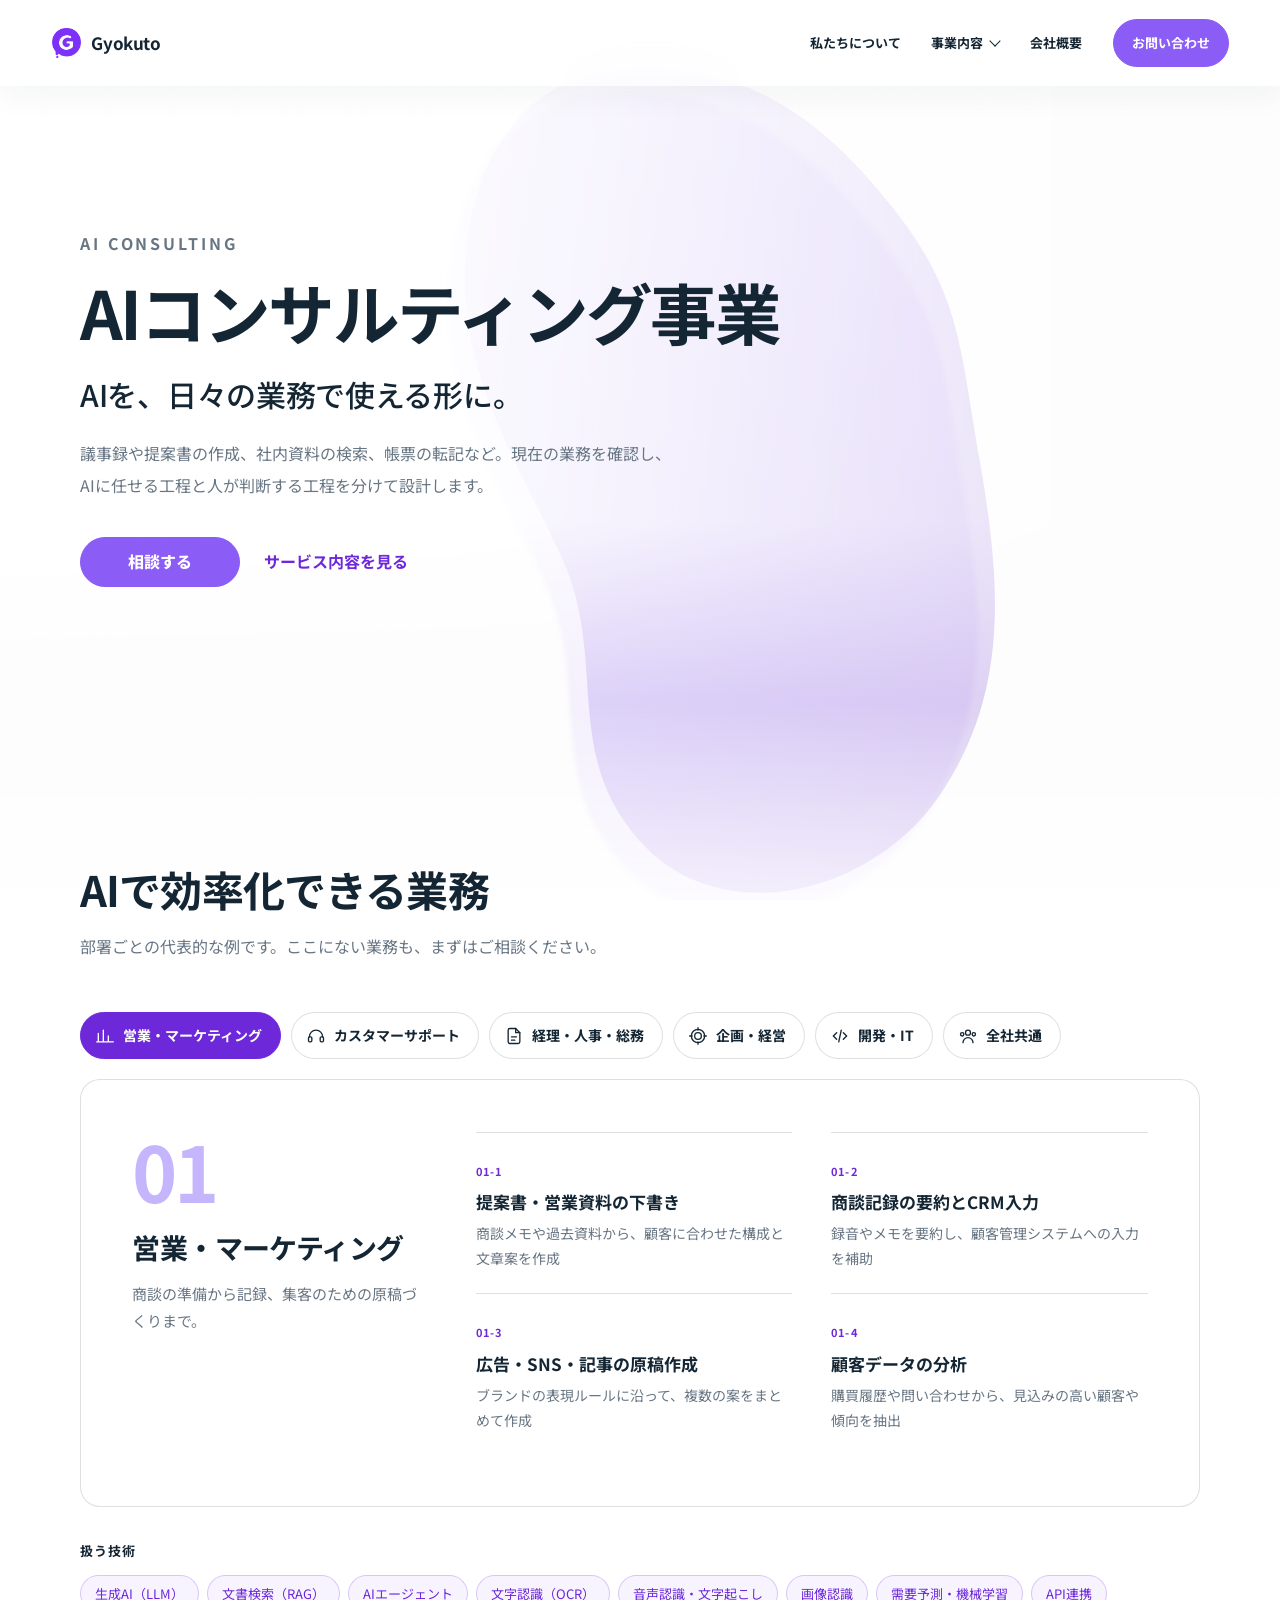
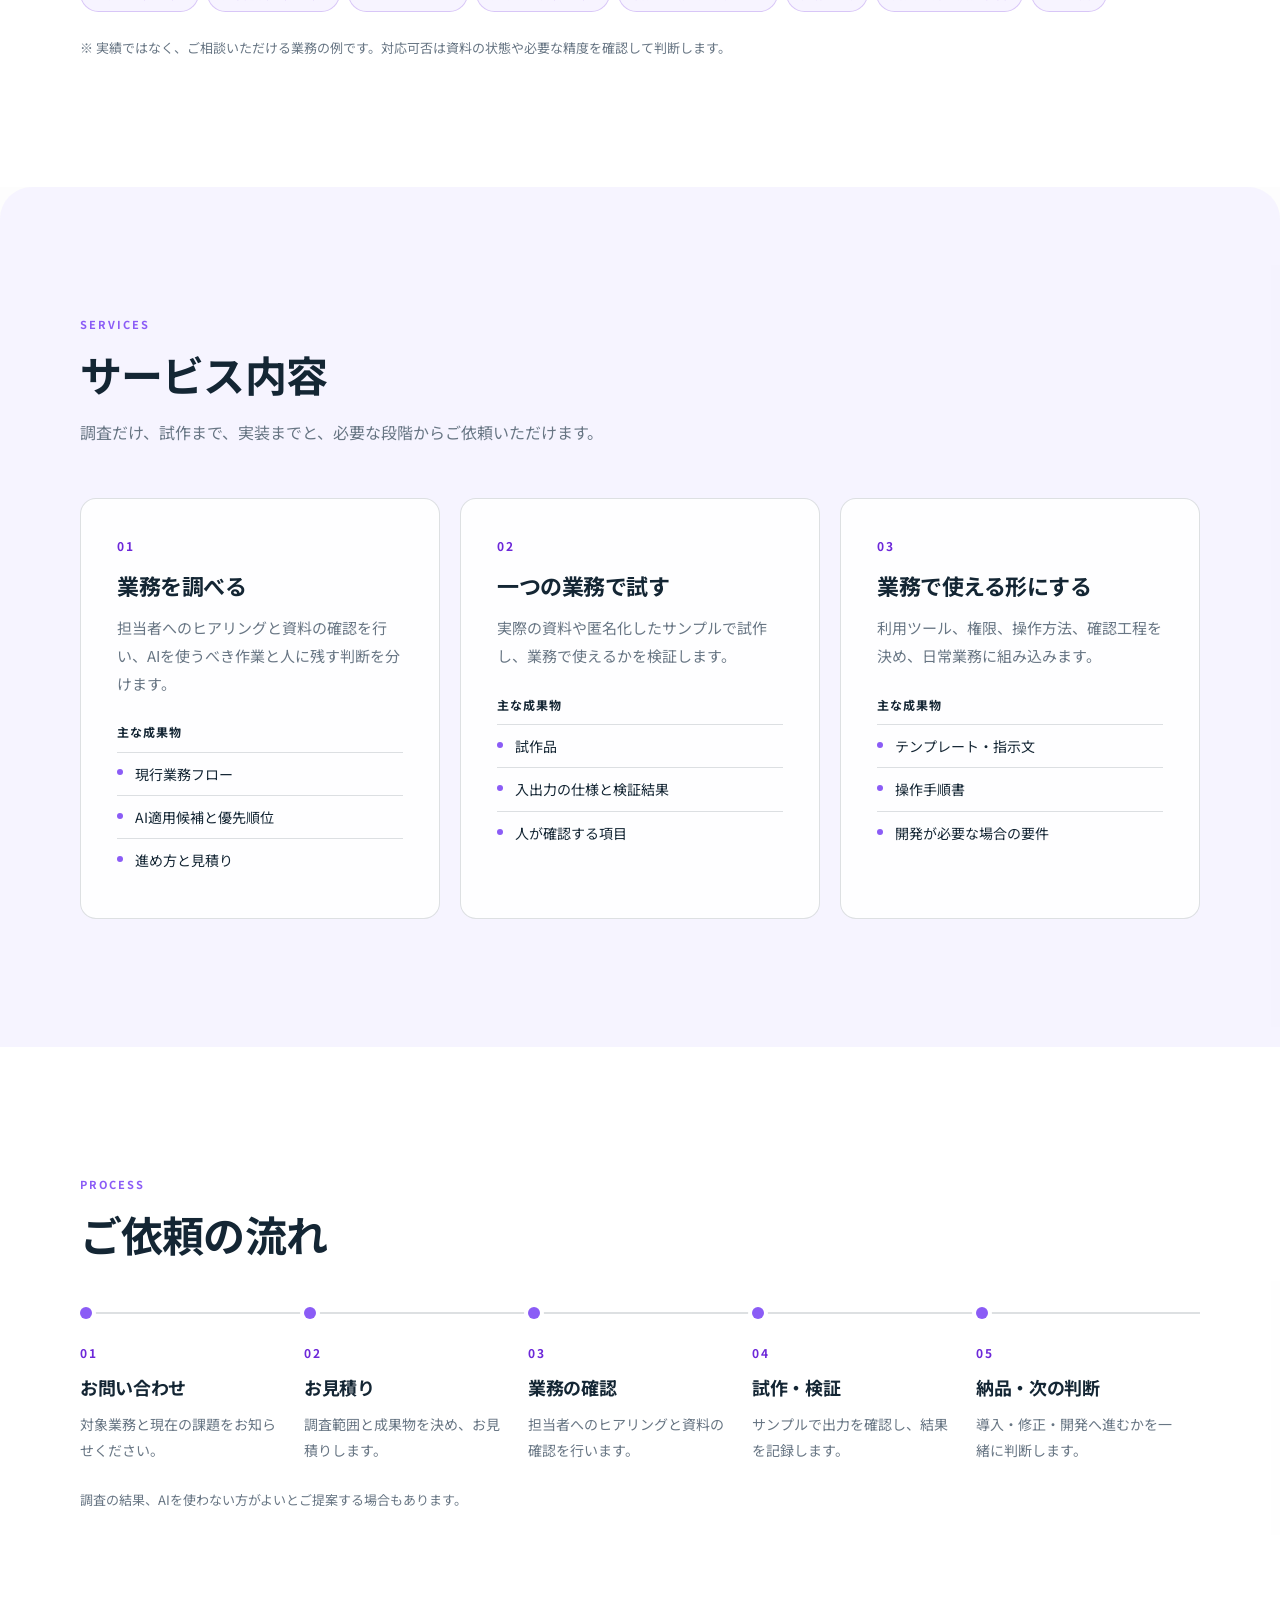
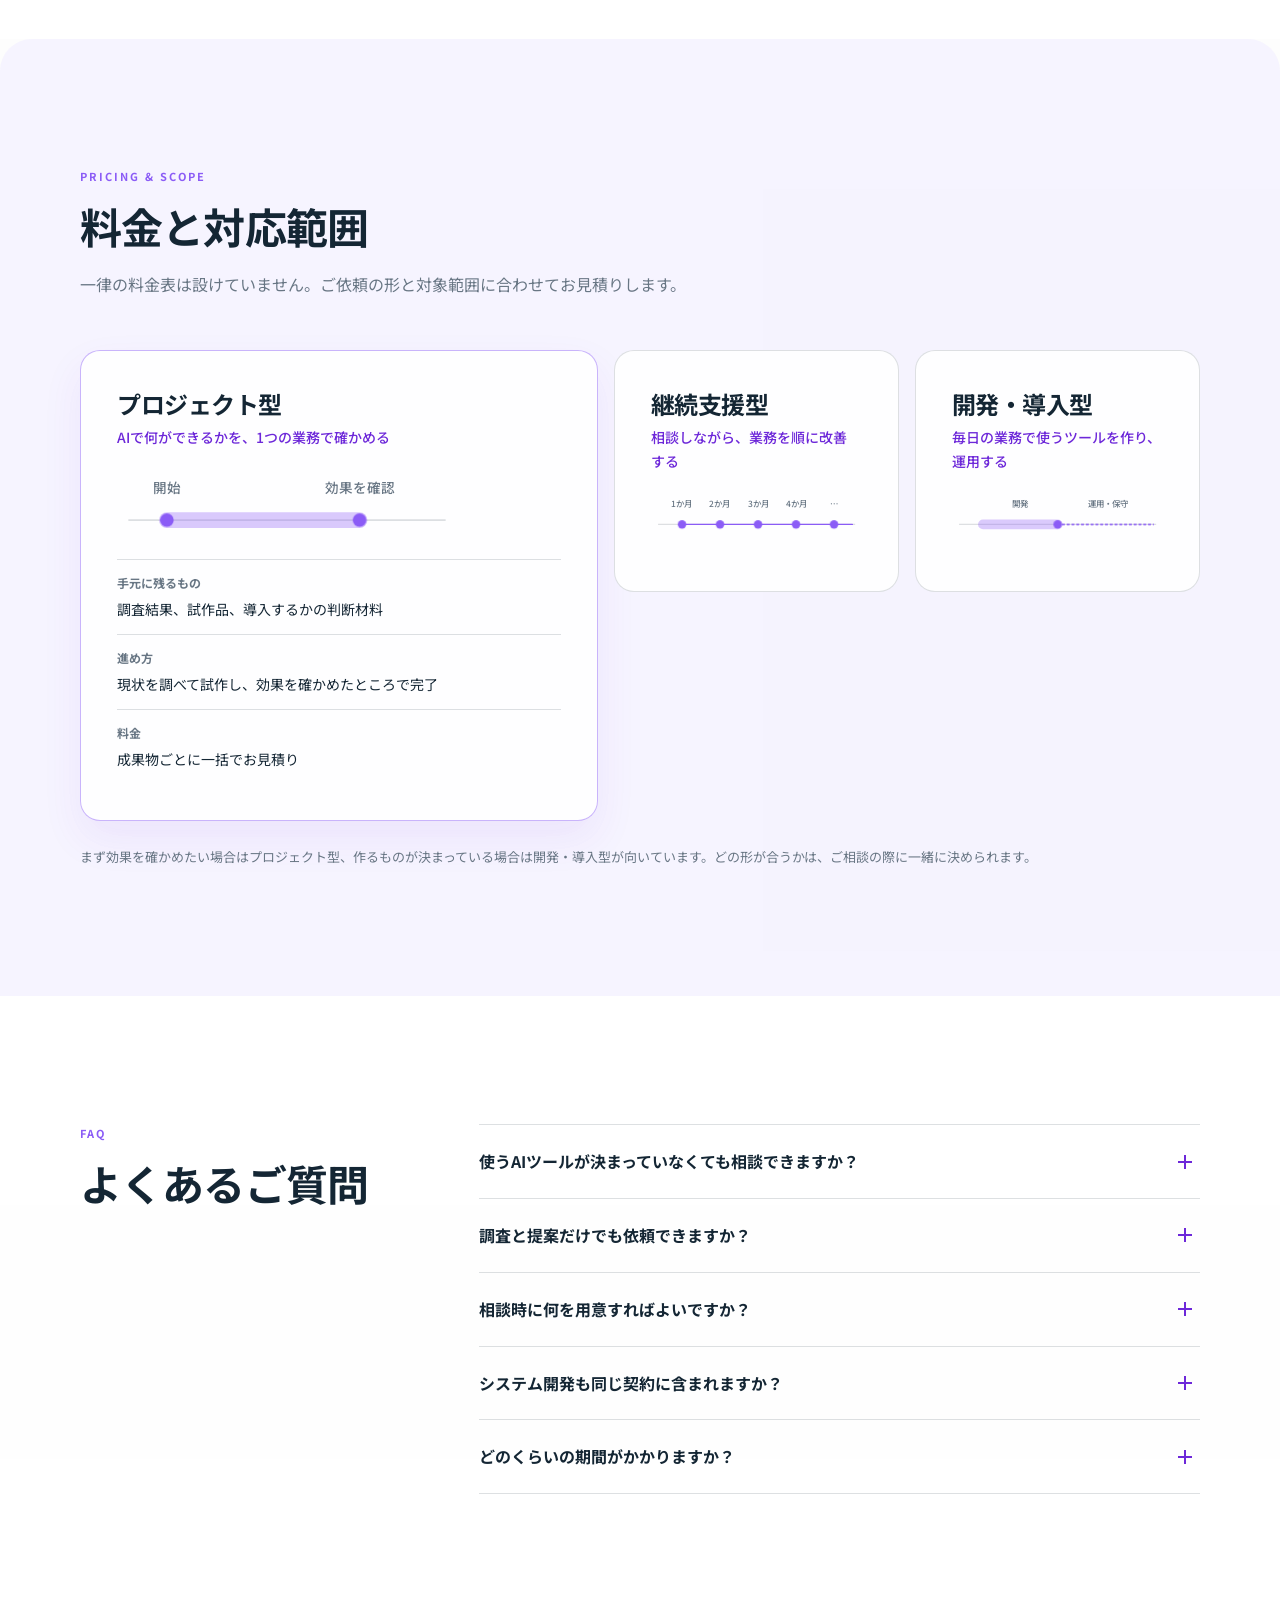
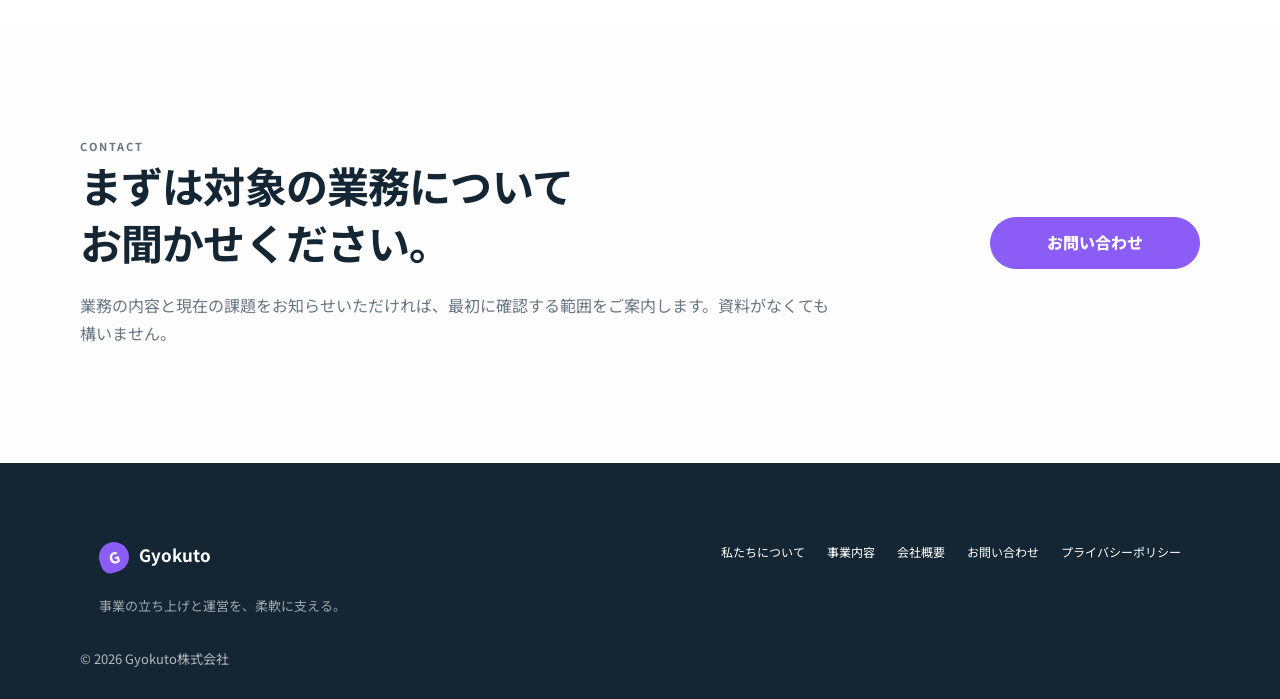
==== commit 4a7d83bf: "AIコンサル: 料金セクションの補足パネルを削除 Co-Authored-By: Claude Opus 5.5 (1M context) <noreply@anthropic.com> Claude" ====
--- a/ai-it-consulting.html
+++ b/ai-it-consulting.html
@@ -15,7 +15,7 @@
   <link rel="preconnect" href="https://fonts.googleapis.com">
   <link rel="preconnect" href="https://fonts.gstatic.com" crossorigin>
   <link href="https://fonts.googleapis.com/css2?family=Noto+Sans+JP:wght@400;500;700&display=swap" rel="stylesheet">
-  <link rel="stylesheet" href="styles.css?v=20260928-10">
+  <link rel="stylesheet" href="styles.css?v=20260928-11">
 </head>
 <body class="inner-page service-detail-page ai-consulting-page">
   <div class="home-morph-background" data-morph-background aria-hidden="true">
@@ -285,39 +285,6 @@
           </article>
         </div>
         <p class="ai-small">まず効果を確かめたい場合はプロジェクト型、作るものが決まっている場合は開発・導入型が向いています。どの形が合うかは、ご相談の際に一緒に決められます。</p>
-
-        <div class="ai-pricing-detail">
-          <div class="ai-detail-block">
-            <h3>お見積りで確認すること</h3>
-            <ol class="ai-detail-list">
-              <li>対象業務の数と複雑さ</li>
-              <li>資料・データの量と状態</li>
-              <li>既存システムとの連携</li>
-              <li>求める精度と確認の体制</li>
-              <li>利用する人数と部署</li>
-              <li>研修・導入後の支援の有無</li>
-            </ol>
-            <p class="ai-detail-note">AIサービスやクラウドの利用料金、現地訪問にかかる費用は別途となります。導入前にご案内します。</p>
-          </div>
-          <div class="ai-detail-block">
-            <h3>ご契約前に決めること</h3>
-            <ul class="ai-detail-list">
-              <li>契約範囲に含む成果物</li>
-              <li>AIに入力してよい情報と、匿名化の要否</li>
-              <li>利用する人と閲覧できる範囲</li>
-              <li>出力を最終確認する担当者</li>
-            </ul>
-          </div>
-          <div class="ai-detail-block">
-            <h3>お引き受けしないこと</h3>
-            <ul class="ai-detail-list">
-              <li>AI出力の正確性の保証</li>
-              <li>法務・税務・医療などの専門判断の代行</li>
-              <li>人の確認を経ずに顧客へ送る運用</li>
-              <li>許可のない個人情報・機密情報の入力</li>
-            </ul>
-          </div>
-        </div>
       </div>
     </section>
 
--- a/styles.css
+++ b/styles.css
@@ -7331,71 +7331,6 @@
   }
 }
 
-body.inner-page.ai-consulting-page .ai-pricing-detail {
-  display: grid;
-  grid-template-columns: repeat(3, minmax(0, 1fr));
-  gap: 20px;
-  margin-top: 20px;
-}
-
-body.inner-page.ai-consulting-page .ai-detail-block {
-  padding: clamp(26px, 3vw, 36px);
-  border-radius: 20px;
-  background: rgba(255, 255, 255, 0.86);
-}
-
-body.inner-page.ai-consulting-page .ai-detail-block h3 {
-  margin: 0 0 8px;
-  color: var(--inner-ink);
-  font-size: 18px;
-  line-height: 1.5;
-}
-
-body.inner-page.ai-consulting-page .ai-detail-block h3::before {
-  display: block;
-  width: 28px;
-  height: 3px;
-  margin-bottom: 16px;
-  content: "";
-  border-radius: 2px;
-  background: var(--ai-accent);
-}
-
-body.inner-page.ai-consulting-page .ai-detail-list {
-  margin: 0;
-  padding: 0;
-  list-style: none;
-  counter-reset: ai-detail;
-}
-
-body.inner-page.ai-consulting-page .ai-detail-list li {
-  padding: 12px 0;
-  border-bottom: 1px solid var(--inner-line);
-  color: var(--inner-ink);
-  font-size: 14px;
-  line-height: 1.6;
-}
-
-body.inner-page.ai-consulting-page ol.ai-detail-list li {
-  counter-increment: ai-detail;
-}
-
-body.inner-page.ai-consulting-page ol.ai-detail-list li::before {
-  display: inline-block;
-  width: 28px;
-  color: var(--ai-accent-dark);
-  font-size: 12px;
-  font-weight: 700;
-  content: counter(ai-detail, decimal-leading-zero);
-}
-
-body.inner-page.ai-consulting-page .ai-detail-note {
-  margin: 14px 0 0;
-  color: var(--inner-muted);
-  font-size: 13px;
-  line-height: 1.8;
-}
-
 /* FAQ */
 body.inner-page.ai-consulting-page .ai-faq-grid {
   display: grid;
@@ -7515,8 +7450,7 @@
     margin-top: 0;
   }
 
-  body.inner-page.ai-consulting-page .ai-service-grid,
-  body.inner-page.ai-consulting-page .ai-pricing-detail {
+  body.inner-page.ai-consulting-page .ai-service-grid {
     grid-template-columns: 1fr;
   }
 
@@ -7621,11 +7555,6 @@
     gap: 14px;
   }
 
-  body.inner-page.ai-consulting-page .ai-pricing-detail {
-    gap: 14px;
-    margin-top: 14px;
-  }
-
   body.inner-page.ai-consulting-page .ai-faq-list summary {
     padding: 18px 36px 18px 0;
     font-size: 15px;
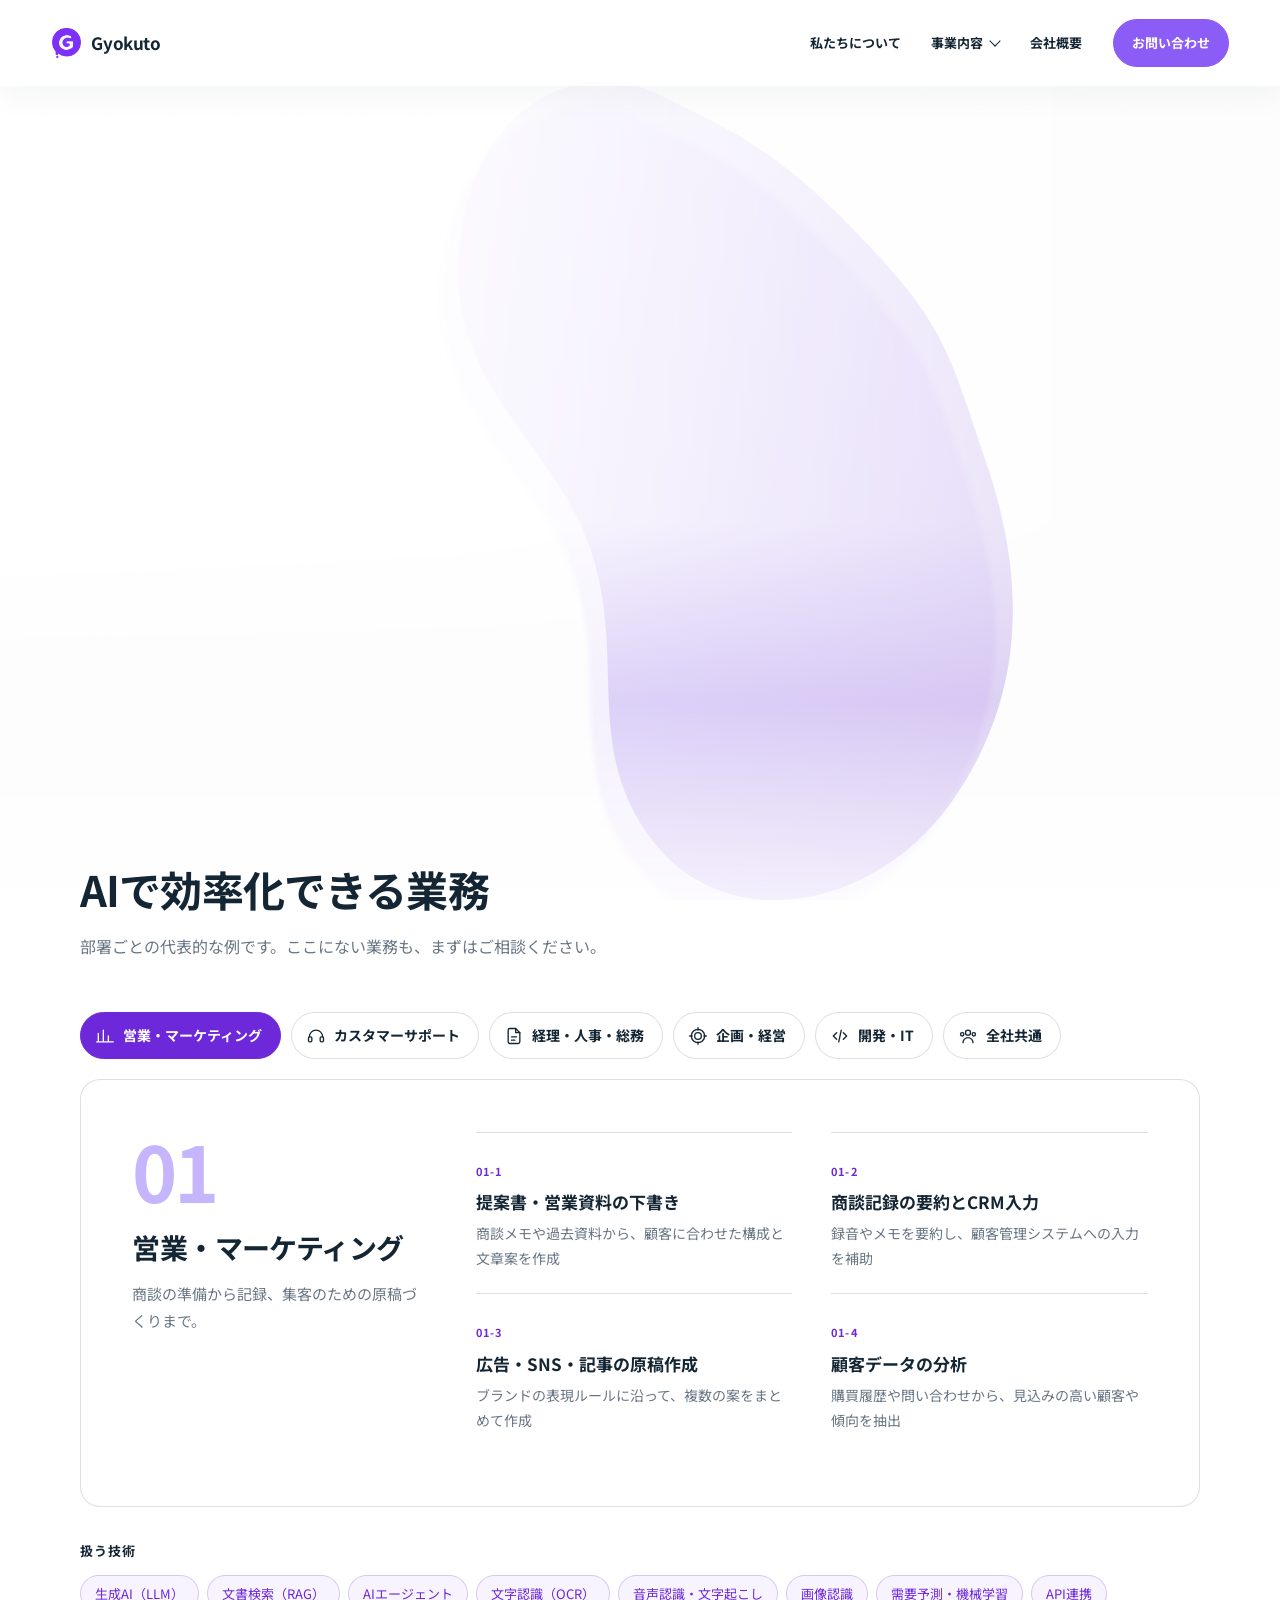
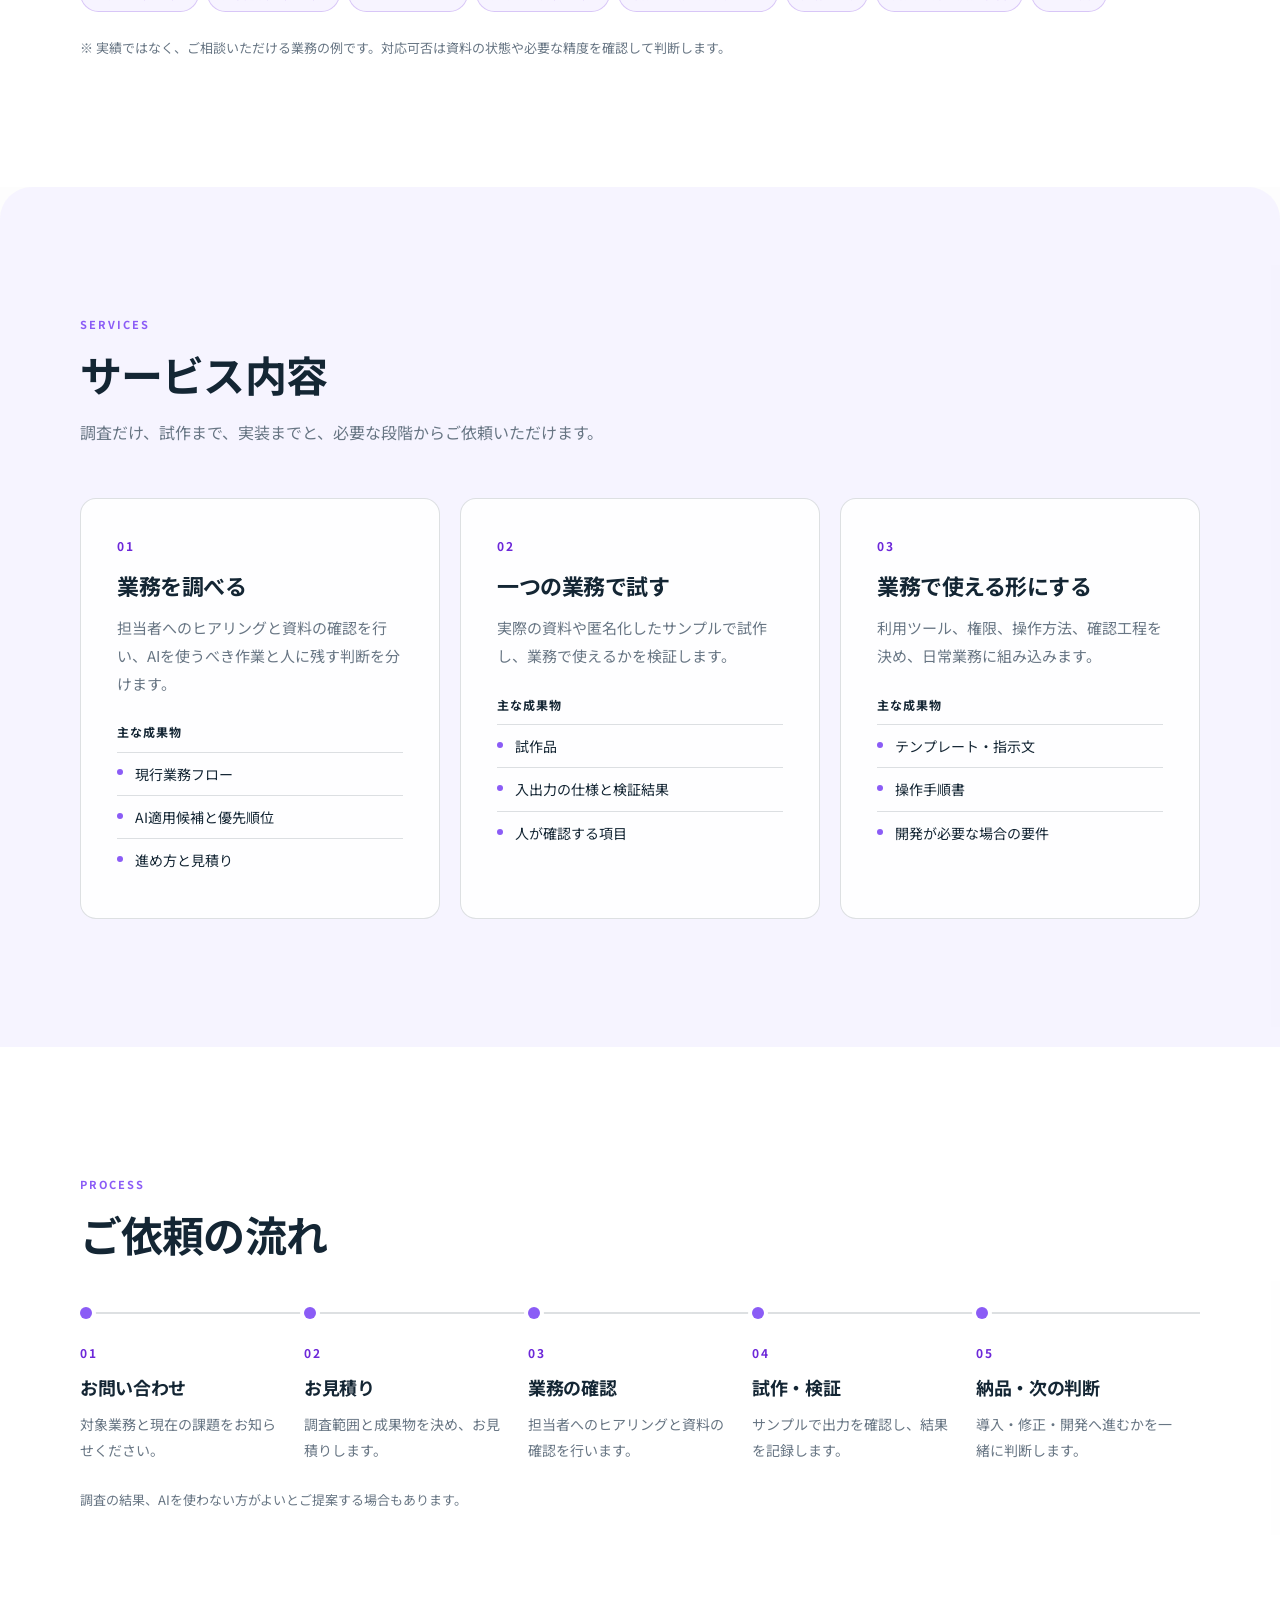
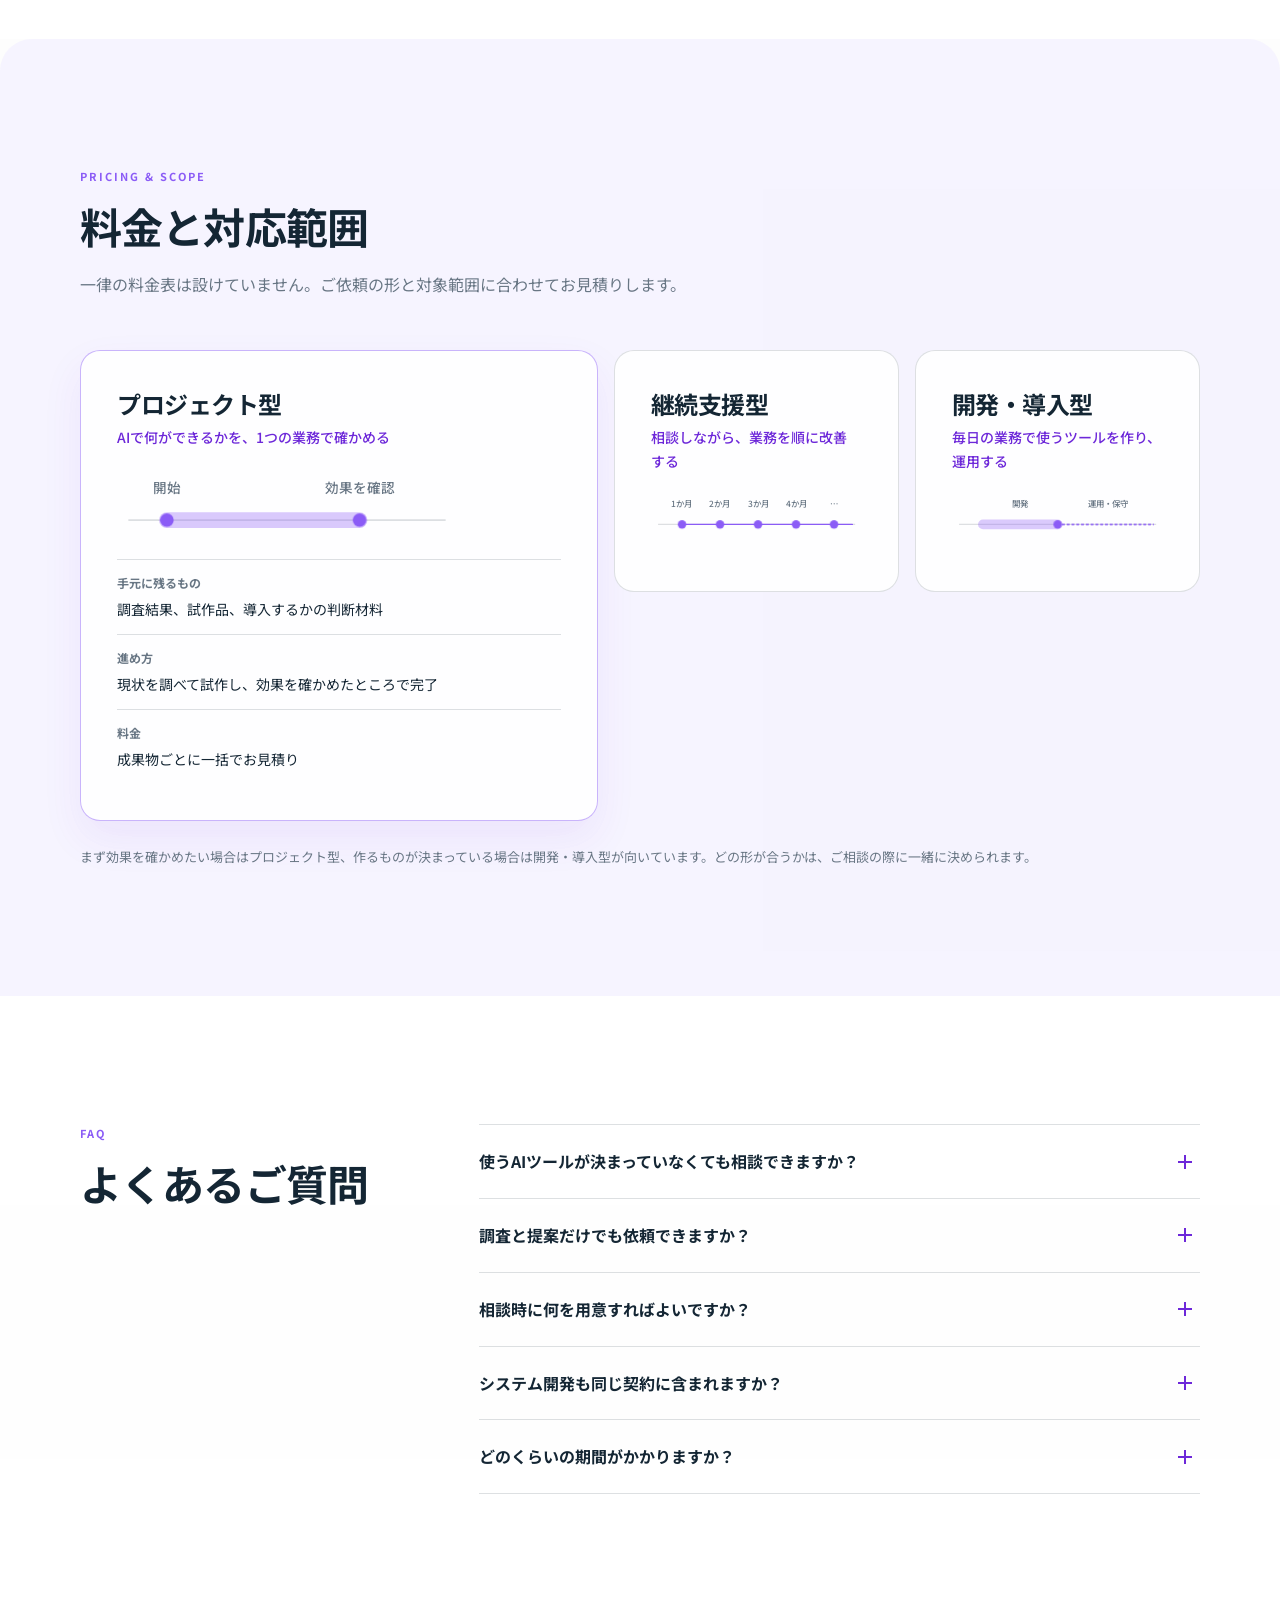
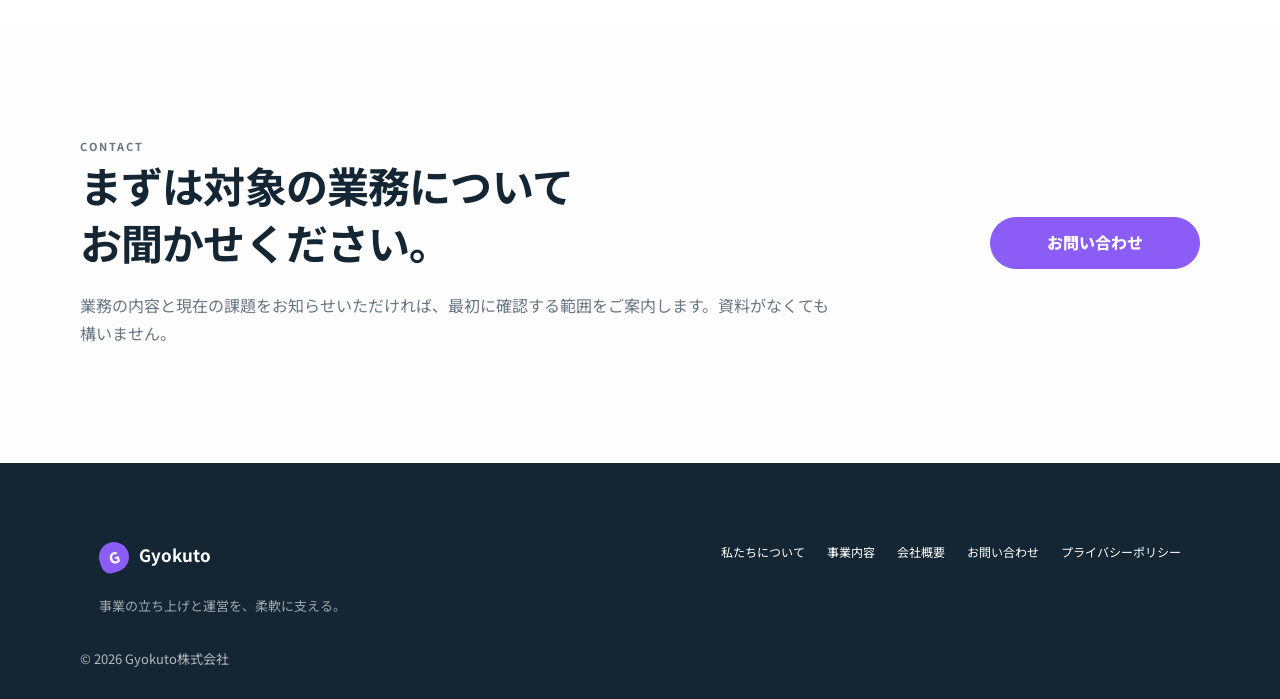
==== commit 97303d9f: "モバイルの事業内容プルダウンが開かない不具合とスマホ表示の崩れを修正 Co-Authored-By: Claude Opus 5.5 (1M context) <noreply@anthropic.c" ====
--- a/ai-it-consulting.html
+++ b/ai-it-consulting.html
@@ -15,7 +15,7 @@
   <link rel="preconnect" href="https://fonts.googleapis.com">
   <link rel="preconnect" href="https://fonts.gstatic.com" crossorigin>
   <link href="https://fonts.googleapis.com/css2?family=Noto+Sans+JP:wght@400;500;700&display=swap" rel="stylesheet">
-  <link rel="stylesheet" href="styles.css?v=20260928-11">
+  <link rel="stylesheet" href="styles.css?v=20260928-30">
 </head>
 <body class="inner-page service-detail-page ai-consulting-page">
   <div class="home-morph-background" data-morph-background aria-hidden="true">
@@ -327,6 +327,6 @@
     </div>
     <p class="copyright home-copyright">&copy; 2026 Gyokuto株式会社</p>
   </footer>
-  <script src="script.js?v=20260928-3"></script>
+  <script src="script.js?v=20260928-30"></script>
 </body>
 </html>
--- a/styles.css
+++ b/styles.css
@@ -126,7 +126,7 @@
   --home-display: clamp(38px, 5.8vw, 84px);
   color: var(--home-ink);
   background: #fff;
-  font-family: "Zen Kaku Gothic New", "Noto Sans JP", "Hiragino Sans", "Yu Gothic UI", "Yu Gothic", Meiryo, sans-serif;
+  font-family: "Noto Sans JP", "Hiragino Sans", "Yu Gothic UI", "Yu Gothic", Meiryo, sans-serif;
   font-weight: 400;
   line-height: 1.75;
   overflow-x: hidden;
@@ -1081,6 +1081,14 @@
 
   .home-morph-shape {
     opacity: 0.7;
+  }
+
+  body.inner-page .home-morph-shape {
+    opacity: 0.22;
+  }
+
+  body.inner-page .home-morph-shadow {
+    opacity: 0.08;
   }
 
   .home-hero::before {
@@ -2442,6 +2450,8 @@
 }
 
 body.home-page .home-footer {
+  position: relative;
+  z-index: 1;
   padding: 78px clamp(24px, 4vw, 64px) 28px;
   color: rgba(255, 255, 255, 0.6);
   background: var(--home-ink);
@@ -2850,6 +2860,484 @@
     opacity: 1;
     transform: translateX(-50%);
     transition: none;
+  }
+}
+
+/* --------------------------------------------------------------------------
+   Homepage — business-first structure (Hero → Business → Approach → Process → Case → Company → Contact)
+   -------------------------------------------------------------------------- */
+
+body.home-page .home-title {
+  font-size: clamp(42px, 5.6vw, 80px);
+  letter-spacing: -0.04em;
+  line-height: 1.16;
+}
+
+body.home-page .home-kicker {
+  letter-spacing: 0.12em;
+}
+
+body.home-page .home-hero-description {
+  max-width: 540px;
+  color: #4b5a68;
+}
+
+body.home-page .home-hero-actions {
+  align-items: center;
+  gap: 28px;
+}
+
+.home-button {
+  display: inline-flex;
+  align-items: center;
+  justify-content: center;
+  min-height: 56px;
+  padding: 0 34px;
+  border: 1px solid var(--home-violet-dark);
+  border-radius: 999px;
+  color: #fff;
+  background: var(--home-violet-dark);
+  font-size: 15px;
+  font-weight: 700;
+  letter-spacing: 0.04em;
+  text-decoration: none;
+  box-shadow: 0 12px 28px rgba(109, 40, 217, 0.24);
+  transition: background 300ms ease, box-shadow 300ms ease, transform 450ms var(--home-ease);
+}
+
+body.home-page a.home-button {
+  color: #fff;
+}
+
+.home-button:hover,
+.home-button:focus-visible {
+  background: #5b21b6;
+  box-shadow: 0 16px 34px rgba(109, 40, 217, 0.32);
+  transform: translateY(-2px);
+}
+
+.home-button-light,
+body.home-page a.home-button-light {
+  border-color: #fff;
+  color: var(--home-violet-dark);
+  background: #fff;
+  box-shadow: 0 12px 28px rgba(36, 19, 63, 0.18);
+}
+
+.home-button-light:hover,
+.home-button-light:focus-visible {
+  background: #f5f3ff;
+}
+
+.home-hero-points {
+  display: flex;
+  flex-wrap: wrap;
+  gap: 10px 22px;
+  margin: 34px 0 0;
+  padding: 0;
+  list-style: none;
+  color: var(--home-muted);
+  font-size: 13px;
+  font-weight: 500;
+}
+
+.home-hero-points li {
+  display: inline-flex;
+  align-items: center;
+  gap: 8px;
+}
+
+.home-hero-points li::before {
+  width: 7px;
+  height: 7px;
+  content: "";
+  border-radius: 2px;
+  background: var(--home-violet);
+  transform: rotate(45deg);
+}
+
+.home-section-intro {
+  display: flex;
+  flex-wrap: wrap;
+  align-items: baseline;
+  justify-content: space-between;
+  gap: 16px 40px;
+  margin-top: clamp(40px, 5vw, 64px);
+}
+
+.home-section-title {
+  margin: 0;
+  color: var(--home-ink);
+  font-size: clamp(30px, 3.4vw, 48px);
+  font-weight: 700;
+  letter-spacing: -0.02em;
+  line-height: 1.3;
+}
+
+.home-section-lead {
+  margin: 0;
+  color: var(--home-muted);
+  font-size: 15px;
+}
+
+body.home-page .home-section {
+  padding: clamp(88px, 10vw, 150px) 0;
+}
+
+body.home-page .home-business {
+  z-index: 2;
+  margin-top: -1px;
+  border-radius: 28px 28px 0 0;
+  background: rgba(255, 255, 255, 0.82);
+}
+
+body.home-page .home-business-list {
+  margin-top: clamp(40px, 5vw, 64px);
+}
+
+body.home-page .home-business-card {
+  min-height: 0;
+}
+
+body.home-page .home-business-card-content {
+  padding-top: clamp(28px, 3vw, 44px);
+}
+
+body.home-page .home-business-card strong {
+  max-width: none;
+  font-size: clamp(22px, 2vw, 28px);
+  letter-spacing: -0.02em;
+  line-height: 1.35;
+}
+
+body.home-page .home-business-card-description {
+  max-width: 34ch;
+  font-size: 14px;
+}
+
+.home-business-tags {
+  display: flex;
+  flex-wrap: wrap;
+  gap: 8px;
+  margin: 24px 0 0;
+  padding: 0;
+  list-style: none;
+}
+
+.home-business-tags li {
+  padding: 4px 12px;
+  border: 1px solid rgba(109, 40, 217, 0.22);
+  border-radius: 999px;
+  color: var(--home-violet-dark);
+  background: rgba(245, 243, 255, 0.8);
+  font-size: 12px;
+  font-weight: 500;
+}
+
+body.home-page .home-approach {
+  border-radius: 0;
+  background: rgba(240, 242, 245, 0.8);
+}
+
+.home-approach-grid {
+  display: grid;
+  grid-template-columns: minmax(0, 1.2fr) minmax(280px, 0.8fr);
+  gap: clamp(40px, 6vw, 96px);
+  align-items: center;
+  margin-top: clamp(40px, 5vw, 64px);
+}
+
+.home-approach-list {
+  display: grid;
+  gap: 0;
+  margin: 40px 0 0;
+  padding: 0;
+  list-style: none;
+  border-top: 1px solid var(--home-line);
+}
+
+.home-approach-list li {
+  display: grid;
+  grid-template-columns: 56px minmax(0, 1fr);
+  gap: 16px;
+  padding: 28px 0;
+  border-bottom: 1px solid var(--home-line);
+}
+
+.home-approach-index,
+.home-process-list span {
+  color: var(--home-violet-dark);
+  font-size: 13px;
+  font-weight: 700;
+  letter-spacing: 0.1em;
+  line-height: 2.1;
+}
+
+.home-approach-list h3,
+.home-process-list h3,
+.home-case h3 {
+  margin: 0;
+  color: var(--home-ink);
+  font-size: 20px;
+  font-weight: 700;
+  letter-spacing: 0;
+  line-height: 1.5;
+}
+
+.home-approach-list p,
+.home-process-list p,
+.home-case p {
+  margin: 8px 0 0;
+  color: var(--home-muted);
+  font-size: 14px;
+  line-height: 1.85;
+}
+
+body.home-page .home-approach .home-about-cube,
+html.has-js body.home-page .home-approach .home-pink-cube:not(.is-visible),
+html.has-js body.home-page .home-approach .home-pink-cube.is-visible {
+  position: relative;
+  left: auto;
+  bottom: auto;
+  width: min(420px, 100%);
+  justify-self: center;
+}
+
+html.has-js body.home-page .home-approach .home-pink-cube:not(.is-visible) {
+  transform: translate3d(0, 18px, 0);
+}
+
+html.has-js body.home-page .home-approach .home-pink-cube.is-visible,
+body.home-page .home-approach .home-about-cube {
+  transform: none;
+}
+
+body.home-page .home-process {
+  background: rgba(255, 255, 255, 0.84);
+}
+
+.home-process-list {
+  display: grid;
+  grid-template-columns: repeat(4, minmax(0, 1fr));
+  gap: 16px;
+  margin: clamp(40px, 5vw, 64px) 0 0;
+  padding: 0;
+  list-style: none;
+  counter-reset: none;
+}
+
+.home-process-list li {
+  position: relative;
+  padding: 28px 24px 30px;
+  border: 1px solid var(--home-line);
+  border-radius: 16px;
+  background: #fff;
+}
+
+.home-process-list li:not(:last-child)::after {
+  position: absolute;
+  top: 50%;
+  right: -13px;
+  z-index: 1;
+  width: 10px;
+  height: 10px;
+  content: "";
+  border-top: 2px solid var(--home-violet);
+  border-right: 2px solid var(--home-violet);
+  transform: translateY(-50%) rotate(45deg);
+}
+
+.home-process-list h3 {
+  margin-top: 6px;
+}
+
+.home-process-cta {
+  display: flex;
+  flex-wrap: wrap;
+  align-items: center;
+  justify-content: center;
+  gap: 16px 28px;
+  margin-top: 48px;
+}
+
+.home-process-cta p {
+  margin: 0;
+  color: var(--home-muted);
+  font-size: 14px;
+}
+
+body.home-page .home-cases {
+  background: rgba(240, 242, 245, 0.8);
+}
+
+.home-case-list {
+  display: grid;
+  grid-template-columns: repeat(2, minmax(0, 1fr));
+  gap: 20px;
+  margin-top: clamp(40px, 5vw, 64px);
+}
+
+.home-case {
+  padding: clamp(28px, 3vw, 40px);
+  border-radius: 16px;
+  background: #fff;
+  box-shadow: 0 10px 30px rgba(20, 38, 52, 0.06);
+}
+
+.home-cases-more {
+  margin-top: 32px;
+}
+
+.home-case p.home-case-tag {
+  display: inline-block;
+  margin: 0 0 16px;
+  padding: 4px 12px;
+  border-radius: 999px;
+  color: var(--home-violet-dark);
+  background: #f5f3ff;
+  font-size: 12px;
+  font-weight: 500;
+}
+
+body.home-page .home-information-company .home-section-title {
+  margin-top: 20px;
+  color: #fff;
+}
+
+.home-company-facts {
+  display: grid;
+  gap: 0;
+  max-width: 460px;
+  margin: 32px 0 0;
+  border-top: 1px solid rgba(255, 255, 255, 0.18);
+}
+
+.home-company-facts div {
+  display: grid;
+  grid-template-columns: 92px minmax(0, 1fr);
+  gap: 16px;
+  padding: 16px 0;
+  border-bottom: 1px solid rgba(255, 255, 255, 0.18);
+  font-size: 14px;
+}
+
+.home-company-facts dt {
+  color: rgba(255, 255, 255, 0.6);
+}
+
+.home-company-facts dd {
+  margin: 0;
+  color: #fff;
+}
+
+body.home-page .home-contact-title {
+  font-size: clamp(38px, 5.4vw, 76px);
+  letter-spacing: -0.03em;
+  line-height: 1.2;
+}
+
+body.home-page .home-contact-bottom {
+  align-items: center;
+  margin-top: 56px;
+}
+
+body.home-page .home-contact-bottom p {
+  max-width: 440px;
+  color: rgba(255, 255, 255, 0.86);
+  font-size: 15px;
+}
+
+.home-contact-actions {
+  display: flex;
+  flex-direction: column;
+  align-items: flex-end;
+  gap: 14px;
+}
+
+body.home-page a.home-contact-mail {
+  color: rgba(255, 255, 255, 0.86);
+  font-size: 14px;
+  text-underline-offset: 4px;
+}
+
+@media (max-width: 920px) {
+  .home-approach-grid {
+    grid-template-columns: 1fr;
+  }
+
+  body.home-page .home-approach .home-about-cube {
+    width: min(360px, 70vw);
+  }
+
+  .home-process-list {
+    grid-template-columns: repeat(2, minmax(0, 1fr));
+  }
+
+  .home-process-list li:not(:last-child)::after {
+    display: none;
+  }
+
+  .home-contact-actions {
+    align-items: flex-start;
+  }
+}
+
+@media (max-width: 640px) {
+  body.home-page .home-title {
+    font-size: clamp(34px, 10vw, 44px);
+  }
+
+  body.home-page .home-hero-actions {
+    gap: 20px;
+  }
+
+  .home-business-tags {
+    margin-top: 18px;
+  }
+
+  .home-process-list,
+  .home-case-list {
+    grid-template-columns: 1fr;
+  }
+
+  .home-process-list {
+    gap: 10px;
+  }
+
+  .home-process-list li {
+    display: grid;
+    grid-template-columns: 40px minmax(0, 1fr);
+    column-gap: 8px;
+    padding: 18px 20px;
+  }
+
+  .home-process-list li > span {
+    grid-row: span 2;
+  }
+
+  .home-process-list h3 {
+    margin-top: 0;
+    font-size: 17px;
+  }
+
+  .home-process-list p {
+    margin-top: 4px;
+  }
+
+  body.home-page .home-approach .home-about-cube {
+    width: min(260px, 66vw);
+  }
+
+  body.home-page .home-company-animation {
+    min-height: 300px;
+  }
+
+  .home-approach-list li {
+    grid-template-columns: 40px minmax(0, 1fr);
+  }
+
+  .home-company-facts div {
+    grid-template-columns: 76px minmax(0, 1fr);
   }
 }
 
@@ -3152,6 +3640,10 @@
   color: #fff;
 }
 
+body.inner-page .cta-band a.button.light {
+  color: var(--inner-ink);
+}
+
 body.inner-page .company-table {
   border-top: 1px solid var(--inner-line);
 }
@@ -3264,8 +3756,9 @@
   }
 
   body.inner-page .page-hero h1 {
-    font-size: clamp(40px, 12vw, 58px);
+    font-size: clamp(30px, 9vw, 58px);
     letter-spacing: -0.075em;
+    word-break: auto-phrase;
   }
 
   body.inner-page .page-hero p {
@@ -6534,6 +7027,8 @@
     justify-content: space-between;
     padding: 16px 0;
     border-bottom: 1px solid var(--home-line, var(--line));
+    font-size: clamp(20px, 5.5vw, 28px);
+    letter-spacing: -0.04em;
     text-align: left;
   }
 
@@ -6558,7 +7053,9 @@
     transition: max-height 420ms cubic-bezier(0.22, 1, 0.36, 1), opacity 220ms ease, visibility 0s linear 420ms;
   }
 
-  .nav-business.is-open > .nav-business-subnav {
+  .nav-business.is-open > .nav-business-subnav,
+  body.home-page .home-nav .nav-business.is-open > .nav-business-subnav,
+  body.inner-page .home-nav .nav-business.is-open > .nav-business-subnav {
     max-height: 320px;
     padding: 4px 0 12px;
     opacity: 1;
@@ -7564,3 +8061,172 @@
     padding-right: 0;
   }
 }
+
+/* --------------------------------------------------------------------------
+   System development page — light studio layout
+   -------------------------------------------------------------------------- */
+body.inner-page.sd-page {
+  --sd-bg: #ffffff;
+  --sd-panel: rgba(255, 255, 255, 0.78);
+  --sd-line: rgba(36, 19, 63, 0.1);
+  --sd-text: #17202a;
+  --sd-muted: #637083;
+  --sd-violet: #8b5cf6;
+  --sd-violet-2: #7c3aed;
+  --sd-ease: cubic-bezier(0.22, 1, 0.36, 1);
+  color: var(--sd-text);
+  background: var(--sd-bg);
+  font-family: "Noto Sans JP", sans-serif;
+}
+body.inner-page.sd-page .home-morph-shape { opacity: 0.22; }
+body.inner-page.sd-page .home-morph-shadow { opacity: 0.08; }
+body.inner-page.sd-page h1, body.inner-page.sd-page h2, body.inner-page.sd-page h3 { color: var(--sd-text); }
+body.inner-page.sd-page main { position: relative; z-index: 2; }
+.sd-en { font-family: "Inter", "Noto Sans JP", sans-serif; letter-spacing: 0.14em; }
+.sd-wrap { width: min(1200px, calc(100% - 48px)); margin: 0 auto; }
+body.inner-page.sd-page .sd-label { display: inline-flex; align-items: center; gap: 10px; margin: 0; color: var(--sd-violet-2); font-size: 12px; font-weight: 700; }
+.sd-label::before { width: 22px; height: 1px; content: ""; background: currentColor; }
+.sd-h2 { margin: 18px 0 0; font-size: clamp(30px, 4vw, 52px); font-weight: 900; letter-spacing: -0.02em; line-height: 1.25; }
+.sd-lead { margin: 18px 0 0; max-width: 560px; color: var(--sd-muted); font-size: 15px; line-height: 1.9; }
+
+/* reveal */
+.sd-rv { opacity: 0; transform: translateY(36px); transition: opacity 900ms var(--sd-ease), transform 900ms var(--sd-ease); transition-delay: var(--d, 0ms); }
+.sd-rv.is-in { opacity: 1; transform: none; }
+.sd-split .sd-ch { display: inline-block; opacity: 0; transform: translateY(0.6em) rotate(6deg); transition: opacity 700ms var(--sd-ease), transform 800ms var(--sd-ease); transition-delay: calc(var(--i) * 28ms + 150ms); }
+.sd-split.is-in .sd-ch { opacity: 1; transform: none; }
+
+/* hero */
+.sd-hero { position: relative; display: grid; min-height: 100svh; align-items: center; padding: 120px 0 80px; overflow: hidden; }
+.sd-hero-grid { display: grid; grid-template-columns: minmax(0, 1.15fr) minmax(0, 0.85fr); gap: 40px; align-items: center; }
+.sd-hero h1 { margin: 22px 0 0; font-size: clamp(36px, 4.6vw, 64px); font-weight: 900; letter-spacing: -0.03em; line-height: 1.18; }
+.sd-keep { display: inline-block; }
+body.inner-page.sd-page .sd-catch { margin: 22px 0 0; color: var(--sd-text); font-size: clamp(22px, 2.4vw, 32px); font-weight: 700; letter-spacing: -0.01em; line-height: 1.5; }
+.sd-catch .sd-accent { color: var(--sd-violet-2); }
+.sd-ticker { display: flex; flex-wrap: wrap; align-items: baseline; gap: 0 10px; margin: 18px 0 0; font-size: clamp(15px, 1.4vw, 18px); font-weight: 700; }
+.sd-ticker-window { position: relative; display: inline-block; height: 1.5em; overflow: hidden; vertical-align: bottom; }
+.sd-ticker-list { display: flex; flex-direction: column; margin: 0; padding: 0; list-style: none; transition: transform 700ms var(--sd-ease); }
+.sd-ticker-list span { height: 1.5em; line-height: 1.5em; color: var(--sd-violet-2); white-space: nowrap; }
+.sd-hero-text { max-width: 520px; margin: 18px 0 0; color: var(--sd-muted); font-size: 15px; line-height: 1.95; }
+.sd-actions { display: flex; flex-wrap: wrap; gap: 16px; align-items: center; margin-top: 36px; }
+.sd-btn { position: relative; display: inline-flex; align-items: center; gap: 12px; min-height: 56px; padding: 0 30px; border-radius: 999px; color: #fff; background: linear-gradient(120deg, #6d28d9, #8b5cf6); font-weight: 700; text-decoration: none; box-shadow: 0 12px 40px rgba(139, 92, 246, 0.45); transition: transform 400ms var(--sd-ease), box-shadow 400ms ease; will-change: transform; }
+.sd-btn:hover { box-shadow: 0 18px 50px rgba(139, 92, 246, 0.6); }
+.sd-btn span { transition: transform 400ms var(--sd-ease); }
+.sd-btn:hover span { transform: translateX(4px); }
+.sd-ghost { color: var(--sd-text); font-weight: 700; text-decoration: none; border-bottom: 1px solid var(--sd-line); padding-bottom: 4px; transition: border-color 300ms; }
+.sd-ghost:hover { border-color: var(--sd-violet-2); }
+.sd-cta { display: grid; justify-items: center; text-align: center; padding: clamp(40px, 6vw, 80px) 0; }
+.sd-cta h2 { margin: 0; font-size: clamp(28px, 3.6vw, 48px); font-weight: 900; line-height: 1.3; }
+body.inner-page.sd-page .sd-cta p:not(.sd-label) { max-width: 520px; margin: 20px auto 0; color: var(--sd-muted); font-size: 15px; line-height: 1.9; }
+.sd-cta .sd-btn { margin-top: 34px; }
+.sd-cube-stage { position: relative; display: grid; place-items: center; aspect-ratio: 1; perspective: 900px; }
+.sd-cube-stage::before { position: absolute; inset: 12%; content: ""; border-radius: 50%; background: radial-gradient(circle, rgba(139, 92, 246, 0.22), rgba(139, 92, 246, 0) 65%); filter: blur(30px); animation: sd-pulse 5s ease-in-out infinite; }
+.sd-cube-float { position: relative; width: 82%; animation: sd-float 6s ease-in-out infinite; transform-style: preserve-3d; transition: transform 600ms var(--sd-ease); }
+.sd-cube-svg { display: block; width: 100%; height: auto; overflow: visible; --cube-main: #8b5cf6; --cube-stroke: #4c1d95; --cube-light: #c4b5fd; --cube-dark: #6d28d9; }
+.sd-cube-svg .home-cube-unit { fill-opacity: 0.95; }
+.sd-cube-svg .home-cube-guide { fill: none; stroke: #8b5cf6; stroke-dasharray: 2.5; stroke-width: 1; opacity: 0.4; }
+.sd-cube-svg use { transform-box: fill-box; transform-origin: center; transition: transform 1400ms var(--sd-ease), opacity 900ms ease; }
+@keyframes sd-float { 0%, 100% { translate: 0 0; } 50% { translate: 0 -14px; } }
+@keyframes sd-pulse { 0%, 100% { opacity: 0.7; scale: 1; } 50% { opacity: 1; scale: 1.08; } }
+.sd-scroll { position: absolute; bottom: 28px; left: 50%; display: grid; justify-items: center; gap: 8px; color: var(--sd-muted); font-size: 10px; translate: -50% 0; }
+.sd-scroll i { display: block; width: 1px; height: 46px; background: linear-gradient(var(--sd-violet-2), transparent); animation: sd-drop 2s ease-in-out infinite; transform-origin: top; }
+@keyframes sd-drop { 0% { scale: 1 0; } 50% { scale: 1 1; } 100% { scale: 1 1; opacity: 0; } }
+
+/* marquee */
+.sd-marquee { position: relative; overflow: hidden; padding: 26px 0; border-block: 1px solid var(--sd-line); }
+.sd-marquee-track { display: flex; gap: 56px; width: max-content; will-change: transform; }
+.sd-marquee-track span { color: transparent; font-family: "Inter", sans-serif; font-size: clamp(34px, 5vw, 72px); font-weight: 800; letter-spacing: -0.01em; white-space: nowrap; -webkit-text-stroke: 1px rgba(109, 40, 217, 0.35); }
+.sd-marquee-track span:nth-child(4n+1) { color: #8b5cf6; -webkit-text-stroke: 0; }
+
+/* services */
+.sd-section { position: relative; padding: clamp(96px, 12vw, 160px) 0; }
+.sd-stack { margin-top: 56px; }
+.sd-stack-card { position: sticky; top: calc(112px + var(--i) * 14px); height: 360px; margin-bottom: 28px; }
+.sd-stack-inner { display: grid; grid-template-columns: minmax(0, 1.2fr) minmax(0, 0.8fr); height: 100%; overflow: hidden; border: 1px solid var(--sd-line); border-radius: 28px; background: #fff; box-shadow: 0 -10px 40px rgba(36, 19, 63, 0.08); transform-origin: top center; }
+.sd-stack-text { display: flex; flex-direction: column; padding: 44px 48px; }
+.sd-stack-no { color: var(--sd-muted); font-size: 12px; font-weight: 700; }
+body.inner-page.sd-page .sd-stack-text h3 { margin: auto 0 0; font-size: clamp(28px, 3.2vw, 40px); font-weight: 900; }
+body.inner-page.sd-page .sd-stack-text p { max-width: 520px; margin: 14px 0 0; color: var(--sd-muted); font-size: 15px; line-height: 1.9; }
+.sd-stack-visual { position: relative; display: grid; place-items: center; background: linear-gradient(150deg, #f7f3ff, #e6dbff); }
+.sd-stack-visual::before { position: absolute; width: 260px; height: 260px; border-radius: 50%; content: ""; background: radial-gradient(circle, rgba(139, 92, 246, 0.35), transparent 70%); animation: sd-pulse 5s ease-in-out infinite; }
+.sd-stack-icon { position: relative; width: 120px; height: 120px; color: var(--sd-violet-2); }
+.sd-stack-en { position: absolute; top: 28px; right: 32px; color: var(--sd-violet-2); font-size: 11px; font-weight: 700; }
+.sd-tags { display: flex; flex-wrap: wrap; gap: 6px; margin: 16px 0 0; padding: 0; list-style: none; }
+.sd-tags li { padding: 3px 10px; border: 1px solid var(--sd-line); border-radius: 999px; color: var(--sd-muted); background: #fff; font-size: 11.5px; }
+
+/* process */
+.sd-process { display: grid; grid-template-columns: minmax(0, 0.8fr) minmax(0, 1.2fr); gap: clamp(40px, 6vw, 100px); }
+.sd-process-sticky { position: sticky; top: 120px; align-self: start; }
+.sd-progress { position: relative; width: 100%; max-width: 280px; height: 2px; margin-top: 40px; background: var(--sd-line); }
+.sd-progress i { position: absolute; inset: 0 auto 0 0; width: calc(var(--p, 0) * 100%); background: linear-gradient(90deg, #6d28d9, #c4b5fd); }
+.sd-steps { margin: 0; padding: 0; list-style: none; }
+.sd-step { display: grid; grid-template-columns: 88px minmax(0, 1fr); gap: 20px; padding: 44px 0; border-top: 1px solid var(--sd-line); opacity: 0.28; transition: opacity 600ms ease; }
+.sd-step:last-child { border-bottom: 1px solid var(--sd-line); }
+.sd-step.is-active { opacity: 1; }
+.sd-step-no { color: transparent; font-family: "Inter", sans-serif; font-size: 56px; font-weight: 800; line-height: 1; -webkit-text-stroke: 1px #a78bfa; transition: color 600ms; }
+.sd-step.is-active .sd-step-no { color: #8b5cf6; -webkit-text-stroke: 0; }
+.sd-step h3 { margin: 4px 0 0; font-size: 24px; font-weight: 700; }
+.sd-step p { margin: 10px 0 0; color: var(--sd-muted); font-size: 15px; line-height: 1.9; }
+
+/* cases */
+.sd-cases { display: grid; grid-template-columns: repeat(2, minmax(0, 1fr)); gap: 20px; margin-top: 56px; perspective: 1200px; }
+.sd-case { position: relative; overflow: hidden; border: 1px solid var(--sd-line); border-radius: 24px; background: var(--sd-panel); box-shadow: 0 10px 30px rgba(36, 19, 63, 0.05); backdrop-filter: blur(8px); isolation: isolate; transform-style: preserve-3d; transition: transform 500ms var(--sd-ease), border-color 400ms; }
+.sd-case::before { position: absolute; inset: 0; z-index: -1; content: ""; background: radial-gradient(420px circle at var(--mx, 50%) var(--my, 0%), rgba(139, 92, 246, 0.1), transparent 60%); opacity: 0; transition: opacity 400ms; }
+.sd-case:hover { border-color: rgba(139, 92, 246, 0.4); }
+.sd-case:hover::before { opacity: 1; }
+.sd-case-no { position: absolute; top: 18px; right: 26px; color: transparent; font-family: "Inter", sans-serif; font-size: 120px; font-weight: 800; line-height: 1; -webkit-text-stroke: 1px rgba(139, 92, 246, 0.3); pointer-events: none; transition: color 500ms, -webkit-text-stroke-color 500ms; }
+.sd-case:hover .sd-case-no { color: rgba(139, 92, 246, 0.08); -webkit-text-stroke-color: rgba(139, 92, 246, 0.5); }
+.sd-case-body { position: relative; padding: 40px 34px 36px; }
+body.inner-page.sd-page .sd-case-meta { display: flex; gap: 12px; align-items: center; color: var(--sd-violet-2); font-size: 12px; font-weight: 700; }
+.sd-case-meta span:last-child { padding: 3px 10px; border: 1px solid var(--sd-line); border-radius: 999px; color: var(--sd-muted); font-weight: 500; letter-spacing: 0; }
+.sd-case h3 { margin: 12px 0 0; font-size: 22px; font-weight: 700; }
+.sd-case dl { margin: 18px 0 0; }
+.sd-case dl div { display: grid; grid-template-columns: 72px minmax(0, 1fr); gap: 14px; padding: 12px 0; border-top: 1px solid var(--sd-line); font-size: 14px; line-height: 1.8; }
+.sd-case dt { color: var(--sd-violet-2); font-weight: 700; }
+body.inner-page.sd-page .sd-case dd { margin: 0; color: var(--sd-text); }
+
+/* tech */
+.sd-tech { display: grid; gap: 14px; margin-top: 48px; overflow: hidden; mask-image: linear-gradient(90deg, transparent, #000 10%, #000 90%, transparent); }
+.sd-tech-row { display: flex; gap: 12px; width: max-content; animation: sd-slide 40s linear infinite; }
+.sd-tech-row.is-rev { animation-direction: reverse; }
+.sd-tech-row span { padding: 12px 22px; border: 1px solid var(--sd-line); border-radius: 999px; color: var(--sd-text); background: #fff; font-family: "Inter", "Noto Sans JP", sans-serif; font-size: 14px; font-weight: 500; white-space: nowrap; }
+@keyframes sd-slide { to { transform: translateX(-50%); } }
+
+/* faq */
+.sd-faq { display: grid; grid-template-columns: minmax(0, 0.8fr) minmax(0, 1.2fr); gap: clamp(40px, 6vw, 100px); }
+.sd-faq details { border-top: 1px solid var(--sd-line); }
+.sd-faq details:last-child { border-bottom: 1px solid var(--sd-line); }
+.sd-faq summary { position: relative; padding: 24px 40px 24px 0; cursor: pointer; font-weight: 700; list-style: none; }
+.sd-faq summary::-webkit-details-marker { display: none; }
+.sd-faq summary::after { position: absolute; top: 50%; right: 4px; content: "+"; color: var(--sd-violet-2); font-size: 22px; font-weight: 400; translate: 0 -50%; transition: rotate 400ms var(--sd-ease); }
+.sd-faq details[open] summary::after { rotate: 45deg; }
+.sd-faq details p { margin: 0; padding: 0 0 24px; color: var(--sd-muted); font-size: 14.5px; line-height: 1.9; }
+
+/* cta */
+
+
+@media (max-width: 980px) {
+  .sd-hero-grid, .sd-process, .sd-faq { grid-template-columns: 1fr; }
+  .sd-cube-stage { max-width: 380px; margin: 0 auto; }
+  .sd-process-sticky { position: static; }
+  .sd-step { opacity: 1; }
+}
+@media (max-width: 640px) {
+  .sd-wrap { width: calc(100% - 32px); }
+  .sd-hero { padding-top: 110px; }
+  .sd-cases { grid-template-columns: 1fr; }
+  .sd-stack-card { height: auto; top: calc(80px + var(--i) * 10px); }
+  .sd-stack-inner { grid-template-columns: 1fr; }
+  .sd-stack-visual { order: -1; height: 140px; }
+  .sd-stack-visual::before { width: 160px; height: 160px; }
+  .sd-stack-icon { width: 64px; height: 64px; }
+  .sd-stack-text { padding: 28px; }
+  .sd-step { grid-template-columns: 60px minmax(0, 1fr); padding: 28px 0; }
+  .sd-step-no { font-size: 40px; }
+  .sd-cta { padding: 24px 0; }
+}
+@media (prefers-reduced-motion: reduce) {
+  .sd-rv, .sd-split .sd-ch { opacity: 1; transform: none; transition: none; }
+  .sd-cube-float, .sd-cube-stage::before, .sd-stack-visual::before, .sd-tech-row, .sd-scroll i { animation: none; }
+}
+
+  
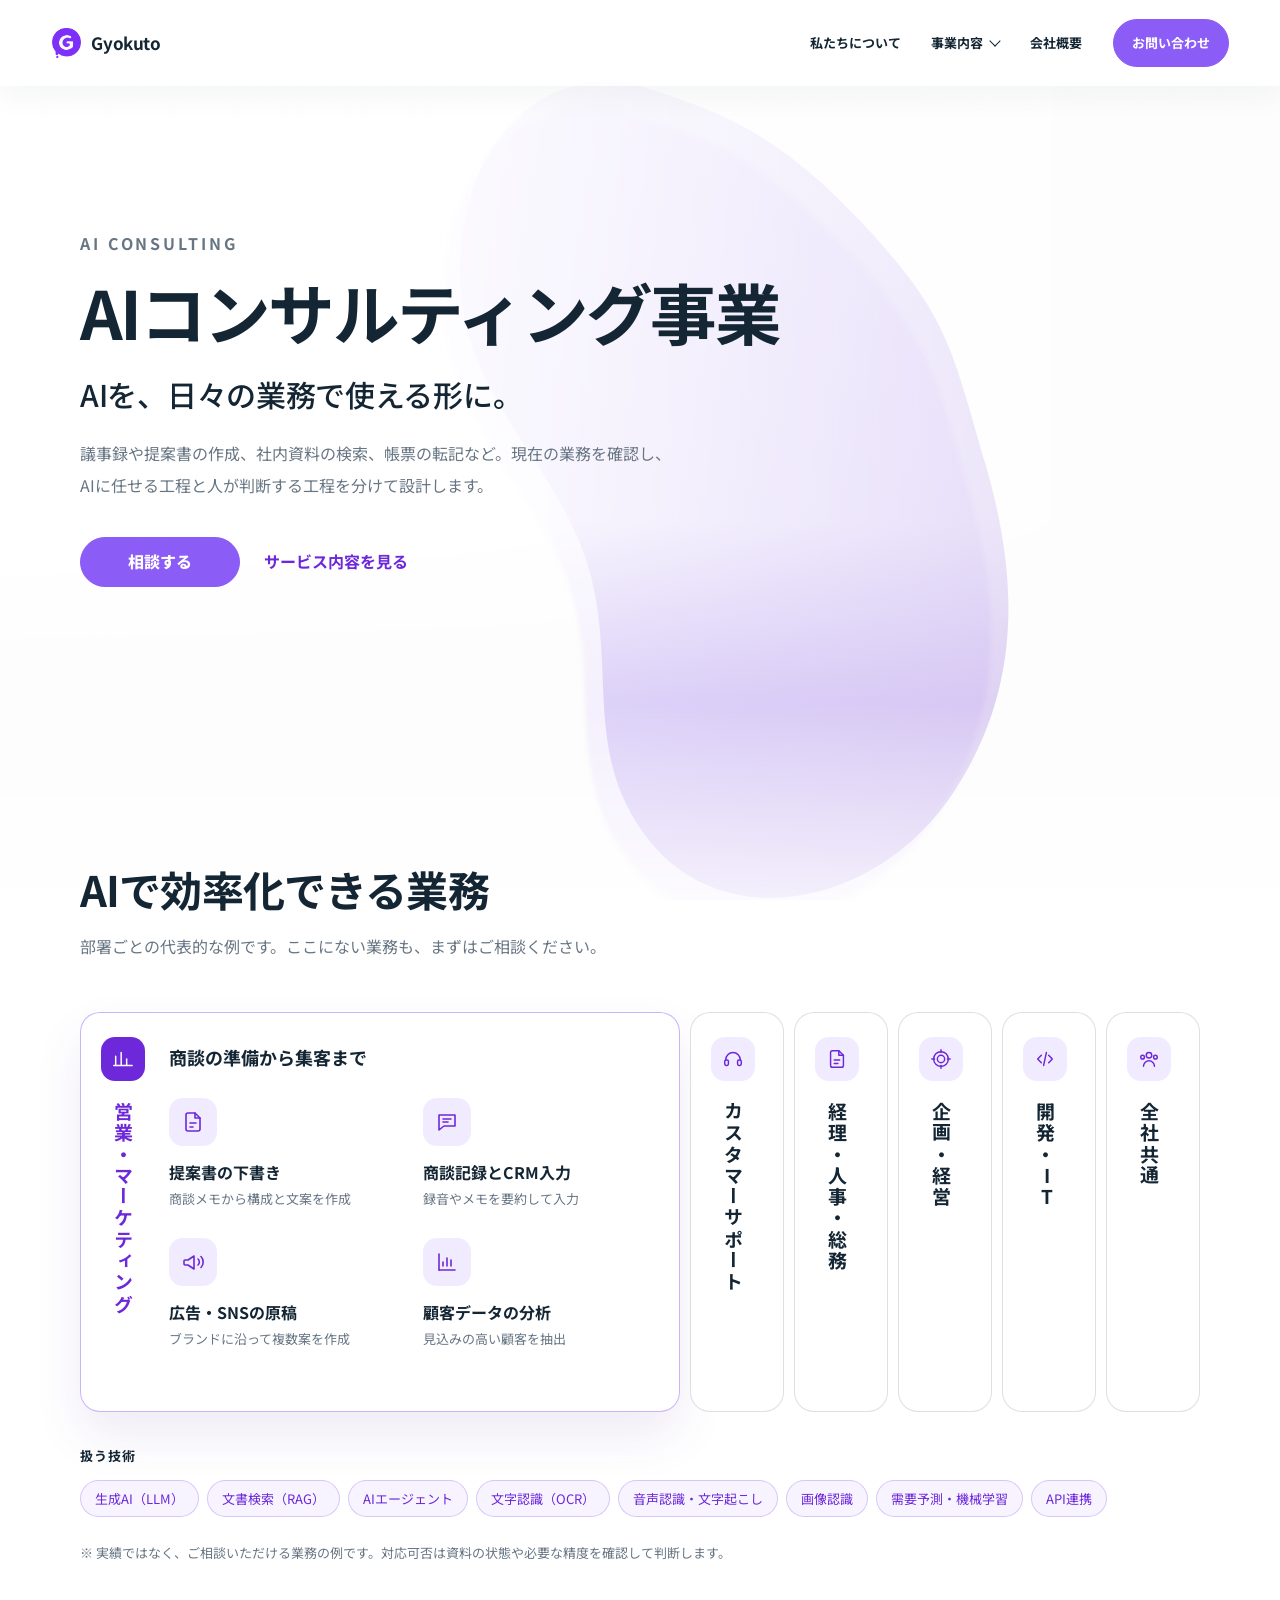
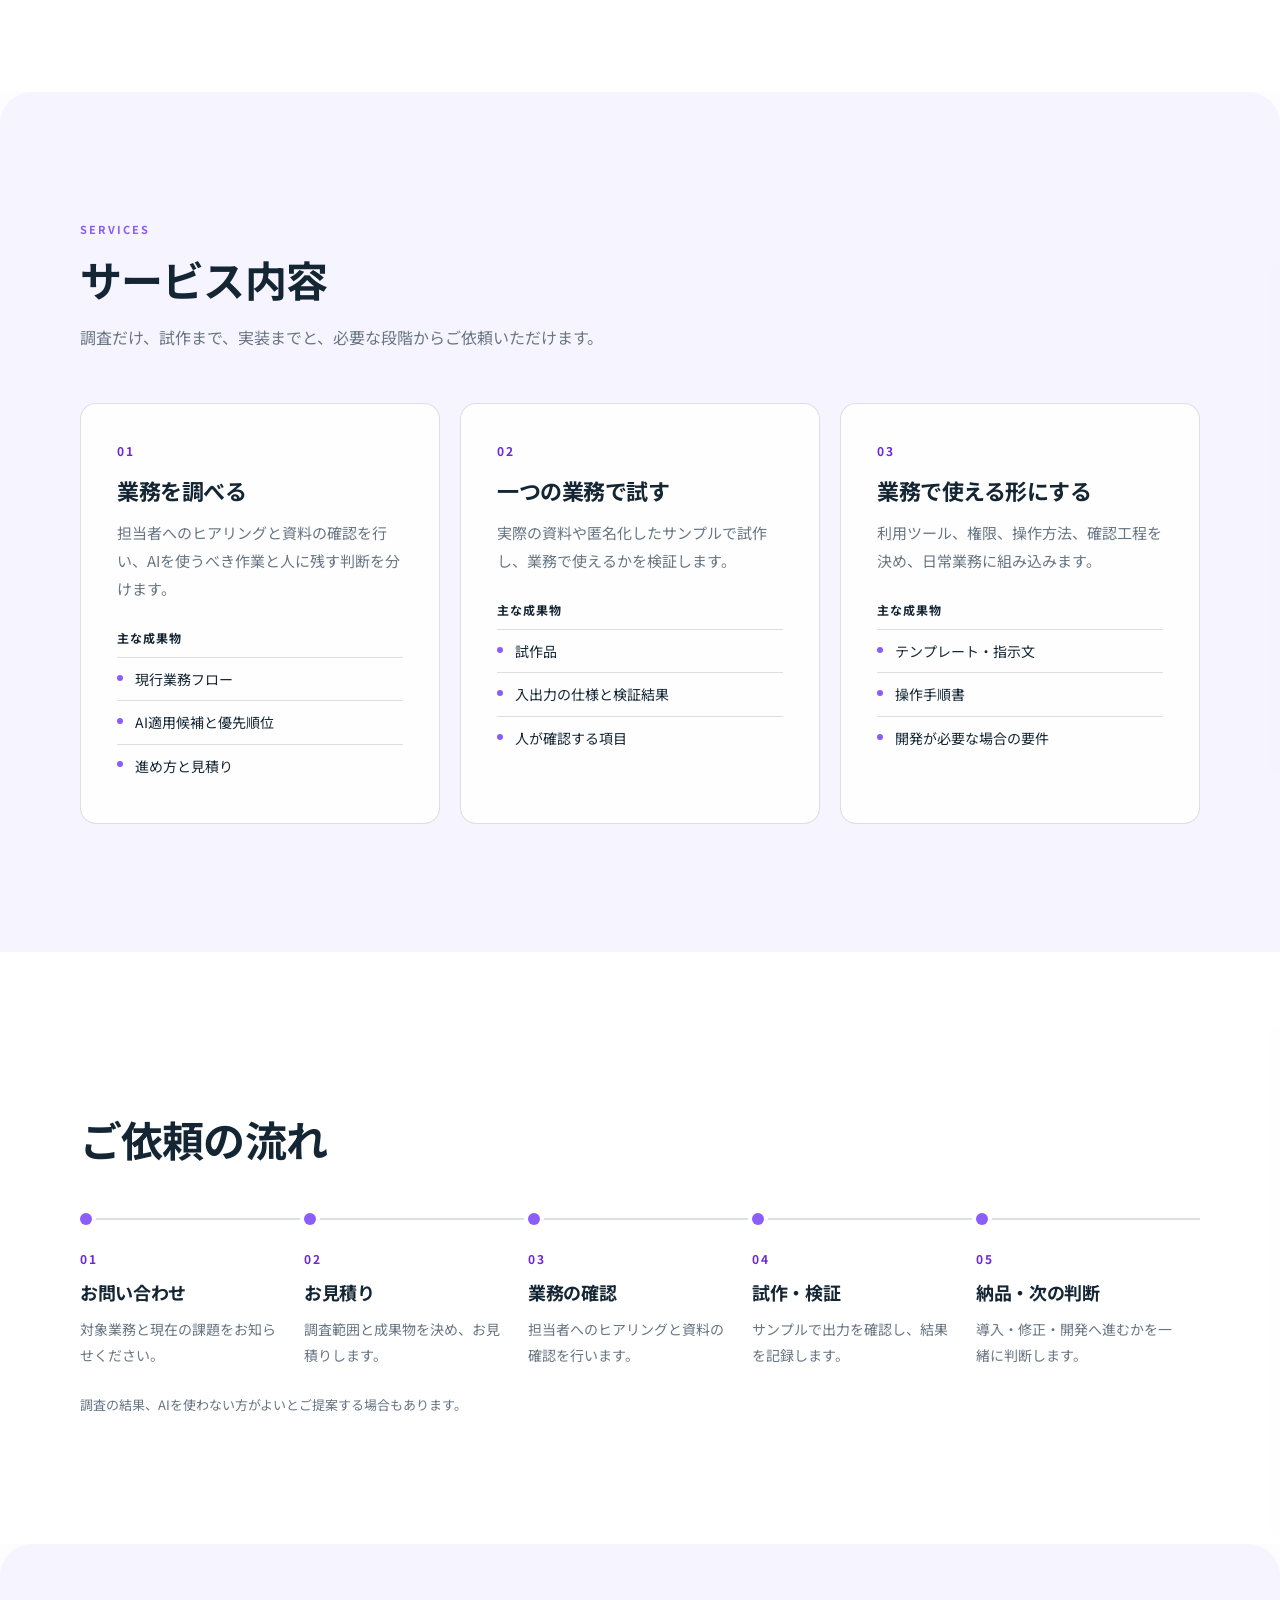
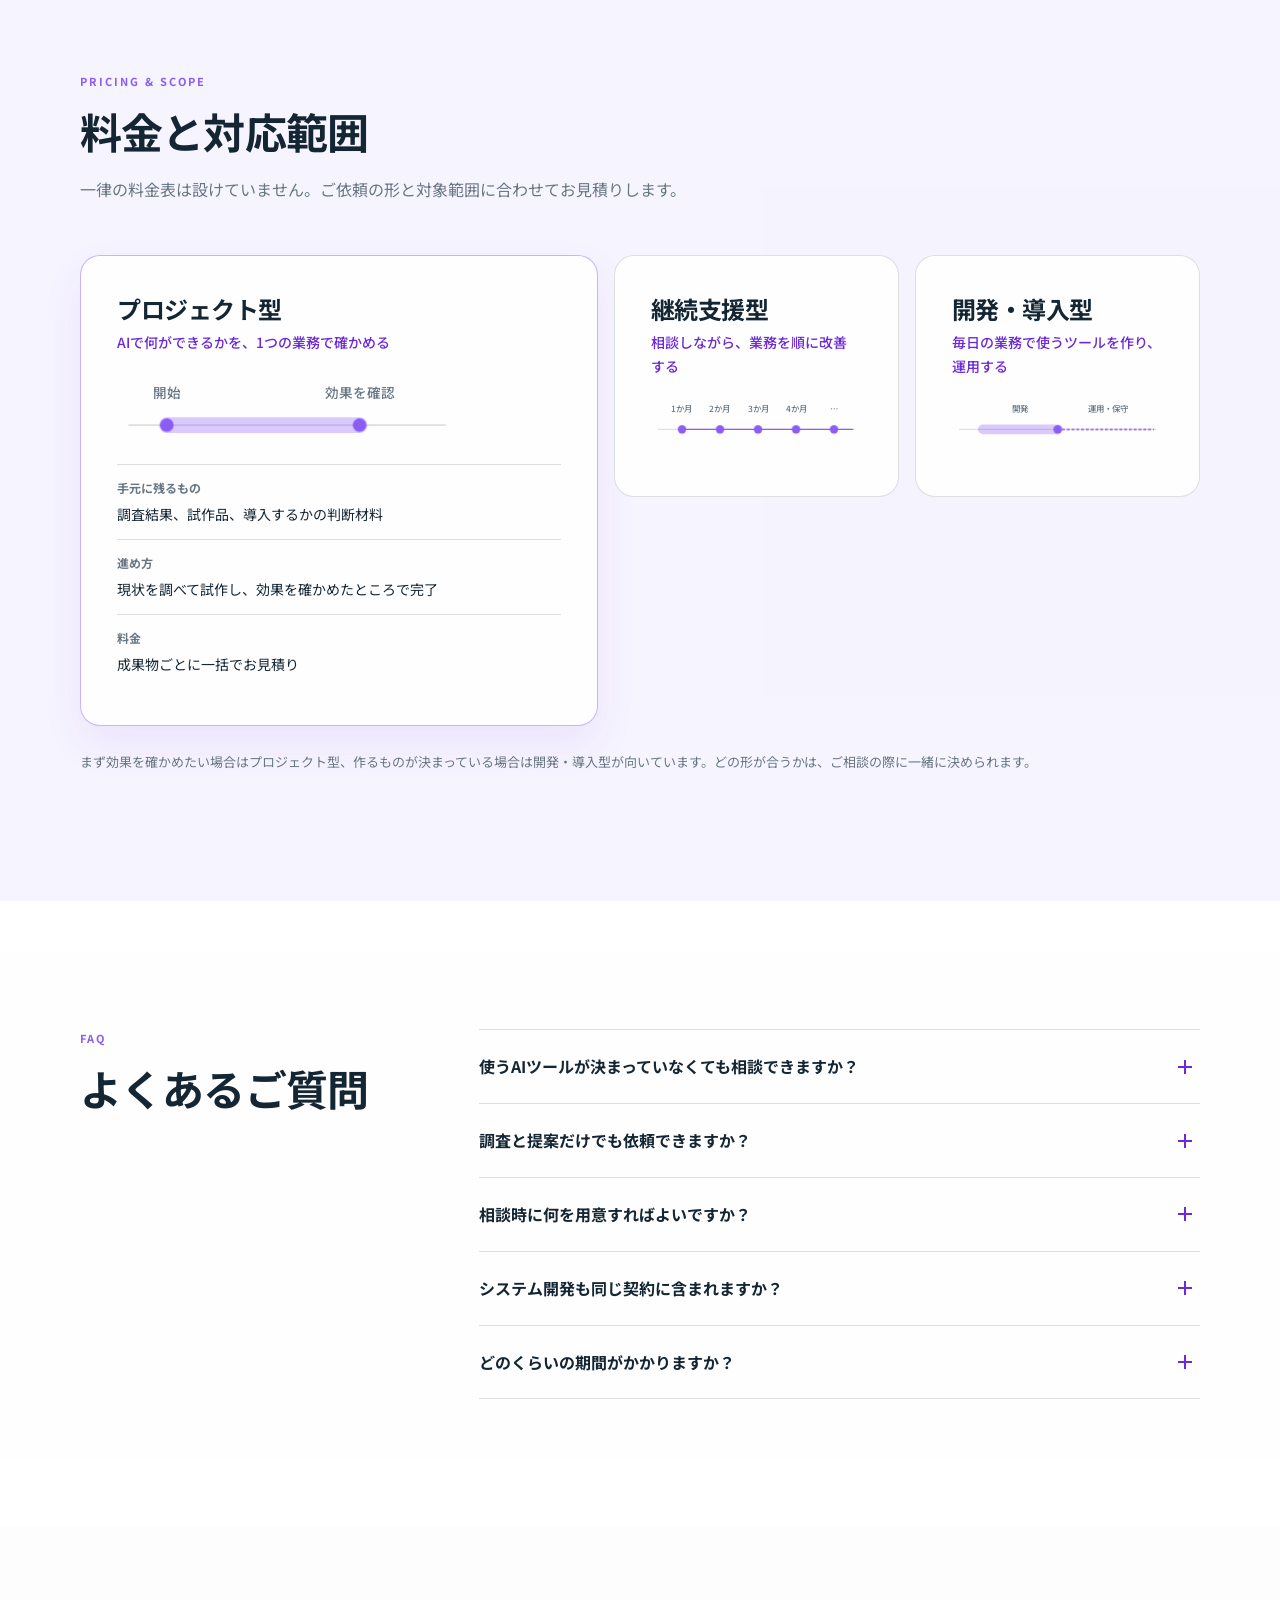
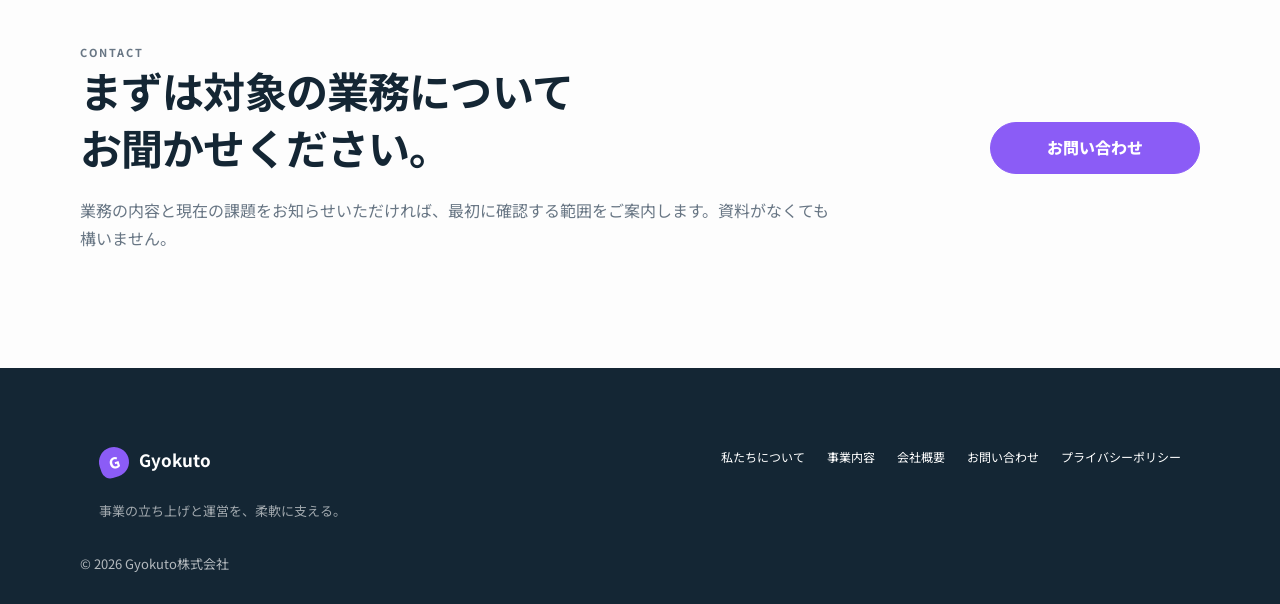
==== commit a0154f1b: "AIコンサル: 業務例を縦帯が広がるデザインに変更し、アイコンと短い説明文を追加 Co-Authored-By: Claude Opus 5.5 (1M context) <noreply@anthr" ====
--- a/ai-it-consulting.html
+++ b/ai-it-consulting.html
@@ -15,7 +15,7 @@
   <link rel="preconnect" href="https://fonts.googleapis.com">
   <link rel="preconnect" href="https://fonts.gstatic.com" crossorigin>
   <link href="https://fonts.googleapis.com/css2?family=Noto+Sans+JP:wght@400;500;700&display=swap" rel="stylesheet">
-  <link rel="stylesheet" href="styles.css?v=20260928-30">
+  <link rel="stylesheet" href="styles.css?v=20260929-1">
 </head>
 <body class="inner-page service-detail-page ai-consulting-page">
   <div class="home-morph-background" data-morph-background aria-hidden="true">
@@ -80,93 +80,91 @@
           <h2>AIで効率化できる業務</h2>
           <p>部署ごとの代表的な例です。ここにない業務も、まずはご相談ください。</p>
         </div>
-        <div class="ai-uc" data-ai-tabs>
-          <div class="ai-uc-tabs" role="tablist" aria-label="部署を選ぶ">
-            <button class="ai-uc-tab" type="button" role="tab" id="ai-uc-tab-sales" aria-controls="ai-uc-sales" aria-selected="true"><span class="ai-uc-icon" aria-hidden="true"><svg viewBox="0 0 24 24" fill="none" stroke="currentColor" stroke-width="1.6" stroke-linecap="round" stroke-linejoin="round"><path d="M4 19V9M10 19V5M16 19v-7M22 19H2"/></svg></span>営業・マーケティング</button>
-            <button class="ai-uc-tab" type="button" role="tab" id="ai-uc-tab-support" aria-controls="ai-uc-support" aria-selected="false" tabindex="-1"><span class="ai-uc-icon" aria-hidden="true"><svg viewBox="0 0 24 24" fill="none" stroke="currentColor" stroke-width="1.6" stroke-linecap="round" stroke-linejoin="round"><path d="M4 13a8 8 0 0 1 16 0"/><rect x="3" y="13" width="4" height="6" rx="1.5"/><rect x="17" y="13" width="4" height="6" rx="1.5"/></svg></span>カスタマーサポート</button>
-            <button class="ai-uc-tab" type="button" role="tab" id="ai-uc-tab-backoffice" aria-controls="ai-uc-backoffice" aria-selected="false" tabindex="-1"><span class="ai-uc-icon" aria-hidden="true"><svg viewBox="0 0 24 24" fill="none" stroke="currentColor" stroke-width="1.6" stroke-linecap="round" stroke-linejoin="round"><path d="M14 3H7a2 2 0 0 0-2 2v14a2 2 0 0 0 2 2h10a2 2 0 0 0 2-2V8z"/><path d="M14 3v5h5M9 13h6M9 17h4"/></svg></span>経理・人事・総務</button>
-            <button class="ai-uc-tab" type="button" role="tab" id="ai-uc-tab-planning" aria-controls="ai-uc-planning" aria-selected="false" tabindex="-1"><span class="ai-uc-icon" aria-hidden="true"><svg viewBox="0 0 24 24" fill="none" stroke="currentColor" stroke-width="1.6" stroke-linecap="round" stroke-linejoin="round"><circle cx="12" cy="12" r="8"/><circle cx="12" cy="12" r="4"/><path d="M12 2v3M12 19v3M2 12h3M19 12h3"/></svg></span>企画・経営</button>
-            <button class="ai-uc-tab" type="button" role="tab" id="ai-uc-tab-dev" aria-controls="ai-uc-dev" aria-selected="false" tabindex="-1"><span class="ai-uc-icon" aria-hidden="true"><svg viewBox="0 0 24 24" fill="none" stroke="currentColor" stroke-width="1.6" stroke-linecap="round" stroke-linejoin="round"><path d="m8 8-4 4 4 4M16 8l4 4-4 4M13.5 5l-3 14"/></svg></span>開発・IT</button>
-            <button class="ai-uc-tab" type="button" role="tab" id="ai-uc-tab-company" aria-controls="ai-uc-company" aria-selected="false" tabindex="-1"><span class="ai-uc-icon" aria-hidden="true"><svg viewBox="0 0 24 24" fill="none" stroke="currentColor" stroke-width="1.6" stroke-linecap="round" stroke-linejoin="round"><circle cx="12" cy="8" r="3"/><path d="M6 20a6 6 0 0 1 12 0"/><circle cx="5" cy="10" r="2"/><circle cx="19" cy="10" r="2"/></svg></span>全社共通</button>
-          </div>
-          <div class="ai-uc-panel" id="ai-uc-sales" role="tabpanel" aria-labelledby="ai-uc-tab-sales">
-            <div class="ai-uc-panel-head">
-              <span class="ai-uc-panel-num" aria-hidden="true">01</span>
-              <h3>営業・マーケティング</h3>
-              <p>商談の準備から記録、集客のための原稿づくりまで。</p>
-            </div>
-            <ul class="ai-uc-list">
-                <li><span class="ai-uc-no">01-1</span><h4>提案書・営業資料の下書き</h4><p>商談メモや過去資料から、顧客に合わせた構成と文章案を作成</p></li>
-                <li><span class="ai-uc-no">01-2</span><h4>商談記録の要約とCRM入力</h4><p>録音やメモを要約し、顧客管理システムへの入力を補助</p></li>
-                <li><span class="ai-uc-no">01-3</span><h4>広告・SNS・記事の原稿作成</h4><p>ブランドの表現ルールに沿って、複数の案をまとめて作成</p></li>
-                <li><span class="ai-uc-no">01-4</span><h4>顧客データの分析</h4><p>購買履歴や問い合わせから、見込みの高い顧客や傾向を抽出</p></li>
-            </ul>
-          </div>
-          <div class="ai-uc-panel" id="ai-uc-support" role="tabpanel" aria-labelledby="ai-uc-tab-support">
-            <div class="ai-uc-panel-head">
-              <span class="ai-uc-panel-num" aria-hidden="true">02</span>
-              <h3>カスタマーサポート</h3>
-              <p>問い合わせの一次対応と、担当者の回答作成を支えます。</p>
-            </div>
-            <ul class="ai-uc-list">
-                <li><span class="ai-uc-no">02-1</span><h4>問い合わせ対応チャットボット</h4><p>FAQや規約をもとに、よくある質問へ24時間回答</p></li>
-                <li><span class="ai-uc-no">02-2</span><h4>問い合わせの分類・振り分け</h4><p>メールやフォームの内容を読み取り、担当部署ごとに仕分け</p></li>
-                <li><span class="ai-uc-no">02-3</span><h4>回答文の下書き</h4><p>過去の対応履歴を参照し、担当者が確認する回答案を作成</p></li>
-                <li><span class="ai-uc-no">02-4</span><h4>応対記録の要約と分析</h4><p>通話やチャットの記録を要約し、多い要望や不満を集計</p></li>
-            </ul>
-          </div>
-          <div class="ai-uc-panel" id="ai-uc-backoffice" role="tabpanel" aria-labelledby="ai-uc-tab-backoffice">
-            <div class="ai-uc-panel-head">
-              <span class="ai-uc-panel-num" aria-hidden="true">03</span>
-              <h3>経理・人事・総務</h3>
-              <p>書類の読み取りやチェックなど、件数の多い事務作業に。</p>
-            </div>
-            <ul class="ai-uc-list">
-                <li><span class="ai-uc-no">03-1</span><h4>請求書・帳票の読み取り</h4><p>PDFや紙の書類から必要な項目を抜き出し、Excelや会計ソフトへ</p></li>
-                <li><span class="ai-uc-no">03-2</span><h4>経費・申請内容のチェック</h4><p>社内規程と照らし合わせ、不備や確認が必要な箇所を指摘</p></li>
-                <li><span class="ai-uc-no">03-3</span><h4>求人票・研修資料の作成</h4><p>職種や社内ルールに合わせて、文章と資料の下書きを作成</p></li>
-                <li><span class="ai-uc-no">03-4</span><h4>社内規程の問い合わせ対応</h4><p>就業規則や手続きに関する社員からの質問に回答</p></li>
-            </ul>
-          </div>
-          <div class="ai-uc-panel" id="ai-uc-planning" role="tabpanel" aria-labelledby="ai-uc-tab-planning">
-            <div class="ai-uc-panel-head">
-              <span class="ai-uc-panel-num" aria-hidden="true">04</span>
-              <h3>企画・経営</h3>
-              <p>情報収集と分析の時間を減らし、判断に集中できるように。</p>
-            </div>
-            <ul class="ai-uc-list">
-                <li><span class="ai-uc-no">04-1</span><h4>市場・競合の調査</h4><p>公開情報を集めて要約し、比較しやすい形に整理</p></li>
-                <li><span class="ai-uc-no">04-2</span><h4>売上・需要の予測</h4><p>過去の実績データから、売上や在庫の必要量を予測</p></li>
-                <li><span class="ai-uc-no">04-3</span><h4>レポート・会議資料の作成</h4><p>数値データと議事録から、報告書や資料の下書きを作成</p></li>
-                <li><span class="ai-uc-no">04-4</span><h4>アンケート・口コミの分析</h4><p>自由記述の回答を分類し、傾向と改善点をまとめる</p></li>
-            </ul>
-          </div>
-          <div class="ai-uc-panel" id="ai-uc-dev" role="tabpanel" aria-labelledby="ai-uc-tab-dev">
-            <div class="ai-uc-panel-head">
-              <span class="ai-uc-panel-num" aria-hidden="true">05</span>
-              <h3>開発・IT</h3>
-              <p>開発の生産性向上から、社内システムへのAI組み込みまで。</p>
-            </div>
-            <ul class="ai-uc-list">
-                <li><span class="ai-uc-no">05-1</span><h4>コード生成・レビューの支援</h4><p>開発チームに合ったAIツールの選定と、使い方のルールづくり</p></li>
-                <li><span class="ai-uc-no">05-2</span><h4>テスト・技術文書の作成</h4><p>既存のコードから、テストケースや仕様書の下書きを作成</p></li>
-                <li><span class="ai-uc-no">05-3</span><h4>既存システムとのAI連携</h4><p>社内システムや業務ツールに、API経由でAIの機能を組み込み</p></li>
-                <li><span class="ai-uc-no">05-4</span><h4>AIエージェントによる自動化</h4><p>複数の手順にまたがる定型処理を、AIが順に実行する仕組みを構築</p></li>
-            </ul>
-          </div>
-          <div class="ai-uc-panel" id="ai-uc-company" role="tabpanel" aria-labelledby="ai-uc-tab-company">
-            <div class="ai-uc-panel-head">
-              <span class="ai-uc-panel-num" aria-hidden="true">06</span>
-              <h3>全社共通</h3>
-              <p>部署を問わず使える基盤と、安全に使うためのルールづくり。</p>
-            </div>
-            <ul class="ai-uc-list">
-                <li><span class="ai-uc-no">06-1</span><h4>社内ナレッジ検索</h4><p>マニュアルや過去資料を横断して検索し、参照元つきで回答</p></li>
-                <li><span class="ai-uc-no">06-2</span><h4>議事録の作成</h4><p>会議の音声から文字起こしし、決定事項とタスクを整理</p></li>
-                <li><span class="ai-uc-no">06-3</span><h4>翻訳・文章の校正</h4><p>社内外の文書を翻訳し、表記ゆれや誤字を確認</p></li>
-                <li><span class="ai-uc-no">06-4</span><h4>AI利用ガイドラインと研修</h4><p>入力してよい情報や確認手順を定め、社員向けの研修を実施</p></li>
-            </ul>
-          </div>
+        <div class="ai-bands" data-ai-bands>
+          <article class="ai-band is-open" tabindex="0" aria-expanded="true">
+            <div class="ai-band-spine"><span class="ai-band-icon" aria-hidden="true"><svg viewBox="0 0 24 24" fill="none" stroke="currentColor" stroke-width="1.6" stroke-linecap="round" stroke-linejoin="round"><path d="M4 19V9M10 19V5M16 19v-7M22 19H2"/></svg></span><h3>営業・マーケティング</h3></div>
+            <div class="ai-band-body">
+              <div class="ai-band-inner">
+                <p class="ai-band-lead">商談の準備から集客まで</p>
+                <ul class="ai-band-list">
+                  <li><span class="ai-band-item-icon" aria-hidden="true"><svg viewBox="0 0 24 24" fill="none" stroke="currentColor" stroke-width="1.6" stroke-linecap="round" stroke-linejoin="round"><path d="M14 3H7a2 2 0 0 0-2 2v14a2 2 0 0 0 2 2h10a2 2 0 0 0 2-2V8z"/><path d="M14 3v5h5"/><path d="M9 13h6M9 17h3"/></svg></span><div><h4>提案書の下書き</h4><p>商談メモから構成と文案を作成</p></div></li>
+                  <li><span class="ai-band-item-icon" aria-hidden="true"><svg viewBox="0 0 24 24" fill="none" stroke="currentColor" stroke-width="1.6" stroke-linecap="round" stroke-linejoin="round"><path d="M4 5h16v11H9l-5 4z"/><path d="M8 9h8M8 12h5"/></svg></span><div><h4>商談記録とCRM入力</h4><p>録音やメモを要約して入力</p></div></li>
+                  <li><span class="ai-band-item-icon" aria-hidden="true"><svg viewBox="0 0 24 24" fill="none" stroke="currentColor" stroke-width="1.6" stroke-linecap="round" stroke-linejoin="round"><path d="M3 11v3a1 1 0 0 0 1 1h3l6 4V6L7 10H4a1 1 0 0 0-1 1z"/><path d="M17 9a4 4 0 0 1 0 6M20 6.5a8 8 0 0 1 0 11"/></svg></span><div><h4>広告・SNSの原稿</h4><p>ブランドに沿って複数案を作成</p></div></li>
+                  <li><span class="ai-band-item-icon" aria-hidden="true"><svg viewBox="0 0 24 24" fill="none" stroke="currentColor" stroke-width="1.6" stroke-linecap="round" stroke-linejoin="round"><path d="M4 20V4"/><path d="M4 20h16"/><path d="M8 16v-4M12 16V8M16 16v-6"/></svg></span><div><h4>顧客データの分析</h4><p>見込みの高い顧客を抽出</p></div></li>
+                </ul>
+              </div>
+            </div>
+          </article>
+          <article class="ai-band" tabindex="0" aria-expanded="false">
+            <div class="ai-band-spine"><span class="ai-band-icon" aria-hidden="true"><svg viewBox="0 0 24 24" fill="none" stroke="currentColor" stroke-width="1.6" stroke-linecap="round" stroke-linejoin="round"><path d="M4 13a8 8 0 0 1 16 0"/><rect x="3" y="13" width="4" height="6" rx="1.5"/><rect x="17" y="13" width="4" height="6" rx="1.5"/></svg></span><h3>カスタマーサポート</h3></div>
+            <div class="ai-band-body">
+              <div class="ai-band-inner">
+                <p class="ai-band-lead">問い合わせ対応を支える</p>
+                <ul class="ai-band-list">
+                  <li><span class="ai-band-item-icon" aria-hidden="true"><svg viewBox="0 0 24 24" fill="none" stroke="currentColor" stroke-width="1.6" stroke-linecap="round" stroke-linejoin="round"><rect x="4" y="7" width="16" height="12" rx="3"/><path d="M12 7V4"/><circle cx="12" cy="3.5" r=".5"/><path d="M9 12v1M15 12v1M9.5 16h5"/></svg></span><div><h4>チャットボット</h4><p>よくある質問に24時間回答</p></div></li>
+                  <li><span class="ai-band-item-icon" aria-hidden="true"><svg viewBox="0 0 24 24" fill="none" stroke="currentColor" stroke-width="1.6" stroke-linecap="round" stroke-linejoin="round"><path d="M4 12h6"/><path d="M10 12c3 0 4-6 8-6"/><path d="M10 12c3 0 4 6 8 6"/><path d="m16 4 2 2-2 2M16 16l2 2-2 2"/></svg></span><div><h4>問い合わせの振り分け</h4><p>内容を読んで担当へ仕分け</p></div></li>
+                  <li><span class="ai-band-item-icon" aria-hidden="true"><svg viewBox="0 0 24 24" fill="none" stroke="currentColor" stroke-width="1.6" stroke-linecap="round" stroke-linejoin="round"><rect x="3" y="5" width="18" height="14" rx="2"/><path d="m3 7 9 6 9-6"/></svg></span><div><h4>回答文の下書き</h4><p>過去の対応から回答案を作成</p></div></li>
+                  <li><span class="ai-band-item-icon" aria-hidden="true"><svg viewBox="0 0 24 24" fill="none" stroke="currentColor" stroke-width="1.6" stroke-linecap="round" stroke-linejoin="round"><path d="M3 12h2M7 8v8M11 5v14M15 9v6M19 11v2M21 12h0"/></svg></span><div><h4>応対記録の分析</h4><p>多い要望や不満を集計</p></div></li>
+                </ul>
+              </div>
+            </div>
+          </article>
+          <article class="ai-band" tabindex="0" aria-expanded="false">
+            <div class="ai-band-spine"><span class="ai-band-icon" aria-hidden="true"><svg viewBox="0 0 24 24" fill="none" stroke="currentColor" stroke-width="1.6" stroke-linecap="round" stroke-linejoin="round"><path d="M14 3H7a2 2 0 0 0-2 2v14a2 2 0 0 0 2 2h10a2 2 0 0 0 2-2V8z"/><path d="M14 3v5h5M9 13h6M9 17h4"/></svg></span><h3>経理・人事・総務</h3></div>
+            <div class="ai-band-body">
+              <div class="ai-band-inner">
+                <p class="ai-band-lead">件数の多い事務作業に</p>
+                <ul class="ai-band-list">
+                  <li><span class="ai-band-item-icon" aria-hidden="true"><svg viewBox="0 0 24 24" fill="none" stroke="currentColor" stroke-width="1.6" stroke-linecap="round" stroke-linejoin="round"><path d="M4 8V5a1 1 0 0 1 1-1h3M16 4h3a1 1 0 0 1 1 1v3M20 16v3a1 1 0 0 1-1 1h-3M8 20H5a1 1 0 0 1-1-1v-3"/><path d="M4 12h16"/></svg></span><div><h4>請求書の読み取り</h4><p>書類から項目を抜き出して入力</p></div></li>
+                  <li><span class="ai-band-item-icon" aria-hidden="true"><svg viewBox="0 0 24 24" fill="none" stroke="currentColor" stroke-width="1.6" stroke-linecap="round" stroke-linejoin="round"><rect x="5" y="4" width="14" height="17" rx="2"/><path d="M9 4V3h6v1"/><path d="m9 13 2 2 4-4"/></svg></span><div><h4>申請内容のチェック</h4><p>規程と照らして不備を指摘</p></div></li>
+                  <li><span class="ai-band-item-icon" aria-hidden="true"><svg viewBox="0 0 24 24" fill="none" stroke="currentColor" stroke-width="1.6" stroke-linecap="round" stroke-linejoin="round"><circle cx="12" cy="8" r="4"/><path d="M4 21a8 8 0 0 1 16 0"/></svg></span><div><h4>求人票・研修資料</h4><p>社内ルールに沿って下書き</p></div></li>
+                  <li><span class="ai-band-item-icon" aria-hidden="true"><svg viewBox="0 0 24 24" fill="none" stroke="currentColor" stroke-width="1.6" stroke-linecap="round" stroke-linejoin="round"><circle cx="12" cy="12" r="9"/><path d="M9.5 9.5a2.5 2.5 0 1 1 3.5 2.3c-.7.3-1 .9-1 1.7"/><path d="M12 17h.01"/></svg></span><div><h4>社内の問い合わせ対応</h4><p>規程や手続きの質問に回答</p></div></li>
+                </ul>
+              </div>
+            </div>
+          </article>
+          <article class="ai-band" tabindex="0" aria-expanded="false">
+            <div class="ai-band-spine"><span class="ai-band-icon" aria-hidden="true"><svg viewBox="0 0 24 24" fill="none" stroke="currentColor" stroke-width="1.6" stroke-linecap="round" stroke-linejoin="round"><circle cx="12" cy="12" r="8"/><circle cx="12" cy="12" r="4"/><path d="M12 2v3M12 19v3M2 12h3M19 12h3"/></svg></span><h3>企画・経営</h3></div>
+            <div class="ai-band-body">
+              <div class="ai-band-inner">
+                <p class="ai-band-lead">調査と分析の時間を減らす</p>
+                <ul class="ai-band-list">
+                  <li><span class="ai-band-item-icon" aria-hidden="true"><svg viewBox="0 0 24 24" fill="none" stroke="currentColor" stroke-width="1.6" stroke-linecap="round" stroke-linejoin="round"><circle cx="11" cy="11" r="6"/><path d="m20 20-4.5-4.5"/></svg></span><div><h4>市場・競合の調査</h4><p>公開情報を集めて比較</p></div></li>
+                  <li><span class="ai-band-item-icon" aria-hidden="true"><svg viewBox="0 0 24 24" fill="none" stroke="currentColor" stroke-width="1.6" stroke-linecap="round" stroke-linejoin="round"><path d="M3 17 9 11l4 4 8-8"/><path d="M15 7h6v6"/></svg></span><div><h4>売上・需要の予測</h4><p>過去の実績から必要量を予測</p></div></li>
+                  <li><span class="ai-band-item-icon" aria-hidden="true"><svg viewBox="0 0 24 24" fill="none" stroke="currentColor" stroke-width="1.6" stroke-linecap="round" stroke-linejoin="round"><rect x="3" y="4" width="18" height="12" rx="1.5"/><path d="M12 16v4M8 20h8"/><path d="M7 12l3-3 2 2 4-4"/></svg></span><div><h4>会議資料の作成</h4><p>数値と議事録から下書き</p></div></li>
+                  <li><span class="ai-band-item-icon" aria-hidden="true"><svg viewBox="0 0 24 24" fill="none" stroke="currentColor" stroke-width="1.6" stroke-linecap="round" stroke-linejoin="round"><path d="M4 5h16v11H9l-5 4z"/><path d="m12 7.5 1 2 2.2.3-1.6 1.5.4 2.2-2-1-2 1 .4-2.2-1.6-1.5 2.2-.3z"/></svg></span><div><h4>アンケートの分析</h4><p>自由記述を分類して傾向を把握</p></div></li>
+                </ul>
+              </div>
+            </div>
+          </article>
+          <article class="ai-band" tabindex="0" aria-expanded="false">
+            <div class="ai-band-spine"><span class="ai-band-icon" aria-hidden="true"><svg viewBox="0 0 24 24" fill="none" stroke="currentColor" stroke-width="1.6" stroke-linecap="round" stroke-linejoin="round"><path d="m8 8-4 4 4 4M16 8l4 4-4 4M13.5 5l-3 14"/></svg></span><h3>開発・IT</h3></div>
+            <div class="ai-band-body">
+              <div class="ai-band-inner">
+                <p class="ai-band-lead">開発の効率化とAI組み込み</p>
+                <ul class="ai-band-list">
+                  <li><span class="ai-band-item-icon" aria-hidden="true"><svg viewBox="0 0 24 24" fill="none" stroke="currentColor" stroke-width="1.6" stroke-linecap="round" stroke-linejoin="round"><path d="m8 8-4 4 4 4M16 8l4 4-4 4M13.5 5l-3 14"/></svg></span><div><h4>コード生成・レビュー</h4><p>ツール選定と使い方のルールづくり</p></div></li>
+                  <li><span class="ai-band-item-icon" aria-hidden="true"><svg viewBox="0 0 24 24" fill="none" stroke="currentColor" stroke-width="1.6" stroke-linecap="round" stroke-linejoin="round"><path d="M9 3h6M10 3v6l-5 9a2 2 0 0 0 2 3h10a2 2 0 0 0 2-3l-5-9V3"/><path d="M7.5 15h9"/></svg></span><div><h4>テスト・仕様書の作成</h4><p>既存コードから下書き</p></div></li>
+                  <li><span class="ai-band-item-icon" aria-hidden="true"><svg viewBox="0 0 24 24" fill="none" stroke="currentColor" stroke-width="1.6" stroke-linecap="round" stroke-linejoin="round"><path d="M9 7V3M15 7V3"/><path d="M7 7h10v4a5 5 0 0 1-10 0z"/><path d="M12 16v5"/></svg></span><div><h4>既存システムとの連携</h4><p>API経由でAIの機能を追加</p></div></li>
+                  <li><span class="ai-band-item-icon" aria-hidden="true"><svg viewBox="0 0 24 24" fill="none" stroke="currentColor" stroke-width="1.6" stroke-linecap="round" stroke-linejoin="round"><rect x="3" y="4" width="6" height="6" rx="1.5"/><rect x="15" y="14" width="6" height="6" rx="1.5"/><path d="M9 7h4a2 2 0 0 1 2 2v5"/><path d="m13 12 2 2 2-2"/></svg></span><div><h4>AIエージェント</h4><p>複数の手順をAIが順に実行</p></div></li>
+                </ul>
+              </div>
+            </div>
+          </article>
+          <article class="ai-band" tabindex="0" aria-expanded="false">
+            <div class="ai-band-spine"><span class="ai-band-icon" aria-hidden="true"><svg viewBox="0 0 24 24" fill="none" stroke="currentColor" stroke-width="1.6" stroke-linecap="round" stroke-linejoin="round"><circle cx="12" cy="8" r="3"/><path d="M6 20a6 6 0 0 1 12 0"/><circle cx="5" cy="10" r="2"/><circle cx="19" cy="10" r="2"/></svg></span><h3>全社共通</h3></div>
+            <div class="ai-band-body">
+              <div class="ai-band-inner">
+                <p class="ai-band-lead">部署を問わず使える基盤</p>
+                <ul class="ai-band-list">
+                  <li><span class="ai-band-item-icon" aria-hidden="true"><svg viewBox="0 0 24 24" fill="none" stroke="currentColor" stroke-width="1.6" stroke-linecap="round" stroke-linejoin="round"><path d="M4 5a2 2 0 0 1 2-2h13v15H6a2 2 0 0 0-2 2z"/><path d="M4 20a2 2 0 0 0 2 2h13v-4"/><circle cx="11.5" cy="9.5" r="2.5"/><path d="m13.5 11.5 2 2"/></svg></span><div><h4>社内ナレッジ検索</h4><p>資料を横断して参照元つきで回答</p></div></li>
+                  <li><span class="ai-band-item-icon" aria-hidden="true"><svg viewBox="0 0 24 24" fill="none" stroke="currentColor" stroke-width="1.6" stroke-linecap="round" stroke-linejoin="round"><rect x="9" y="3" width="6" height="11" rx="3"/><path d="M5 11a7 7 0 0 0 14 0M12 18v3"/></svg></span><div><h4>議事録の作成</h4><p>音声から決定事項とタスクを整理</p></div></li>
+                  <li><span class="ai-band-item-icon" aria-hidden="true"><svg viewBox="0 0 24 24" fill="none" stroke="currentColor" stroke-width="1.6" stroke-linecap="round" stroke-linejoin="round"><path d="M4 5h9M8.5 3v2M6 5c0 4 3 7 6 8M11 5c0 4-3 7-6 8"/><path d="m13 21 4-9 4 9M14.5 18h5"/></svg></span><div><h4>翻訳・校正</h4><p>翻訳と表記ゆれの確認</p></div></li>
+                  <li><span class="ai-band-item-icon" aria-hidden="true"><svg viewBox="0 0 24 24" fill="none" stroke="currentColor" stroke-width="1.6" stroke-linecap="round" stroke-linejoin="round"><path d="M12 3 5 6v5c0 5 3 8 7 10 4-2 7-5 7-10V6z"/><path d="m9 12 2 2 4-4"/></svg></span><div><h4>AI利用ルールと研修</h4><p>安全に使うための決まりと研修</p></div></li>
+                </ul>
+              </div>
+            </div>
+          </article>
         </div>
         <div class="ai-tech">
           <p class="ai-tech-label">扱う技術</p>
@@ -327,6 +325,6 @@
     </div>
     <p class="copyright home-copyright">&copy; 2026 Gyokuto株式会社</p>
   </footer>
-  <script src="script.js?v=20260928-30"></script>
+  <script src="script.js?v=20260929-1"></script>
 </body>
 </html>
--- a/styles.css
+++ b/styles.css
@@ -7421,147 +7421,179 @@
 }
 
 /* Use cases */
-body.inner-page.ai-consulting-page .ai-uc-tabs {
+body.inner-page.ai-consulting-page .ai-bands {
   display: flex;
-  flex-wrap: wrap;
   gap: 10px;
-  margin-bottom: 20px;
-}
-
-body.inner-page.ai-consulting-page .ai-uc:not(.is-tabbed) .ai-uc-tabs {
-  display: none;
-}
-
-body.inner-page.ai-consulting-page .ai-uc-tab {
-  display: inline-flex;
-  align-items: center;
-  gap: 8px;
-  padding: 10px 18px 10px 14px;
-  border: 1px solid var(--inner-line);
-  border-radius: 999px;
-  color: var(--inner-ink);
-  background: var(--ai-card);
-  font: inherit;
-  font-size: 14px;
-  font-weight: 700;
-  white-space: nowrap;
-  cursor: pointer;
-  transition: border-color 200ms ease, color 200ms ease, background 200ms ease;
-}
-
-body.inner-page.ai-consulting-page .ai-uc-tab:hover {
-  border-color: var(--ai-accent);
-  color: var(--ai-accent-dark);
-}
-
-body.inner-page.ai-consulting-page .ai-uc-tab:focus-visible {
-  outline: 2px solid var(--ai-accent);
-  outline-offset: 2px;
-}
-
-body.inner-page.ai-consulting-page .ai-uc-tab[aria-selected="true"] {
-  border-color: var(--ai-accent-dark);
-  color: #fff;
-  background: var(--ai-accent-dark);
-}
-
-body.inner-page.ai-consulting-page .ai-uc-icon {
-  display: inline-flex;
-  width: 20px;
-  height: 20px;
-}
-
-body.inner-page.ai-consulting-page .ai-uc-icon svg {
-  width: 100%;
-  height: 100%;
-}
-
-body.inner-page.ai-consulting-page .ai-uc-panel {
-  display: grid;
-  grid-template-columns: minmax(250px, 0.85fr) minmax(0, 2fr);
-  gap: clamp(28px, 4.5vw, 64px);
-  padding: clamp(28px, 4vw, 52px);
+  height: 400px;
+}
+
+body.inner-page.ai-consulting-page .ai-band {
+  display: flex;
+  flex: 1 1 0;
+  min-width: 0;
   border: 1px solid var(--inner-line);
   border-radius: 20px;
   background: var(--ai-card);
-}
-
-body.inner-page.ai-consulting-page .ai-uc:not(.is-tabbed) .ai-uc-panel + .ai-uc-panel {
-  margin-top: 16px;
-}
-
-body.inner-page.ai-consulting-page .ai-uc-panel[hidden] {
-  display: none;
-}
-
-body.inner-page.ai-consulting-page .ai-uc.is-tabbed .ai-uc-panel:not([hidden]) {
-  animation: ai-uc-in 360ms cubic-bezier(0.22, 1, 0.36, 1);
-}
-
-@keyframes ai-uc-in {
-  from {
-    opacity: 0;
-    transform: translateY(8px);
-  }
-}
-
-body.inner-page.ai-consulting-page .ai-uc-panel-num {
-  display: block;
-  color: var(--inner-blue);
-  font-size: clamp(56px, 6vw, 80px);
+  overflow: hidden;
+  cursor: pointer;
+  transition: flex-grow 700ms cubic-bezier(0.22, 1, 0.36, 1), background 400ms ease, border-color 400ms ease, box-shadow 500ms ease;
+}
+
+body.inner-page.ai-consulting-page .ai-band.is-open {
+  flex-grow: 6.5;
+  border-color: rgba(139, 92, 246, 0.45);
+  background: rgba(255, 255, 255, 0.96);
+  box-shadow: 0 24px 50px rgba(76, 29, 149, 0.09);
+  cursor: default;
+}
+
+body.inner-page.ai-consulting-page .ai-band:not(.is-open):hover {
+  background: #f5f0ff;
+}
+
+body.inner-page.ai-consulting-page .ai-band:focus-visible {
+  outline: 2px solid var(--ai-accent);
+  outline-offset: 3px;
+}
+
+body.inner-page.ai-consulting-page .ai-band-spine {
+  display: flex;
+  flex: none;
+  flex-direction: column;
+  align-items: center;
+  gap: 20px;
+  width: 84px;
+  padding: 24px 0;
+}
+
+body.inner-page.ai-consulting-page .ai-band-icon {
+  display: grid;
+  place-items: center;
+  width: 44px;
+  height: 44px;
+  border-radius: 14px;
+  color: var(--ai-accent-dark);
+  background: #f1ebff;
+  transition: color 400ms ease, background 400ms ease;
+}
+
+body.inner-page.ai-consulting-page .ai-band-icon svg {
+  width: 22px;
+  height: 22px;
+}
+
+body.inner-page.ai-consulting-page .ai-band.is-open .ai-band-icon {
+  color: #fff;
+  background: var(--ai-accent-dark);
+}
+
+body.inner-page.ai-consulting-page .ai-band-spine h3 {
+  margin: 0;
+  color: var(--inner-ink);
+  font-size: 19px;
+  letter-spacing: 0.12em;
+  line-height: 1.4;
+  white-space: nowrap;
+  text-orientation: upright;
+  writing-mode: vertical-rl;
+  transition: color 300ms ease;
+}
+
+body.inner-page.ai-consulting-page .ai-band.is-open .ai-band-spine h3 {
+  color: var(--ai-accent-dark);
+}
+
+body.inner-page.ai-consulting-page .ai-band-body {
+  flex: 1;
+  min-width: 0;
+  opacity: 0;
+  transform: translateX(16px);
+  transition: opacity 350ms ease, transform 600ms cubic-bezier(0.22, 1, 0.36, 1);
+}
+
+body.inner-page.ai-consulting-page .ai-band.is-open .ai-band-body {
+  opacity: 1;
+  transform: none;
+  transition-delay: 250ms, 200ms;
+}
+
+body.inner-page.ai-consulting-page .ai-band-inner {
+  width: min(520px, 44vw);
+  padding: 30px 32px 30px 4px;
+}
+
+body.inner-page.ai-consulting-page .ai-band-lead {
+  margin: 0 0 26px;
+  color: var(--inner-ink);
+  font-size: 18px;
   font-weight: 700;
-  letter-spacing: -0.04em;
-  line-height: 1;
-}
-
-body.inner-page.ai-consulting-page .ai-uc-panel-head h3 {
-  margin: 20px 0 0;
-  word-break: keep-all;
-  color: var(--inner-ink);
-  font-size: clamp(22px, 2.2vw, 28px);
-  line-height: 1.4;
-}
-
-body.inner-page.ai-consulting-page .ai-uc-panel-head p {
-  margin: 12px 0 0;
-  color: var(--inner-muted);
-  font-size: 15px;
-  line-height: 1.85;
-}
-
-body.inner-page.ai-consulting-page .ai-uc-list {
+  line-height: 1.6;
+}
+
+body.inner-page.ai-consulting-page .ai-band-list {
   display: grid;
   grid-template-columns: repeat(2, minmax(0, 1fr));
-  gap: 0 clamp(24px, 3vw, 44px);
+  gap: 28px 24px;
   margin: 0;
   padding: 0;
   list-style: none;
 }
 
-body.inner-page.ai-consulting-page .ai-uc-list li {
-  padding: 22px 0;
-  border-top: 1px solid var(--inner-line);
-}
-
-body.inner-page.ai-consulting-page .ai-uc-no {
+body.inner-page.ai-consulting-page .ai-band-list li {
+  display: flex;
+  flex-direction: column;
+  gap: 12px;
+}
+
+body.inner-page.ai-consulting-page .ai-band-item-icon {
+  display: grid;
+  place-items: center;
+  width: 48px;
+  height: 48px;
+  border-radius: 14px;
   color: var(--ai-accent-dark);
-  font-size: 11px;
-  font-weight: 700;
-  letter-spacing: 0.12em;
-}
-
-body.inner-page.ai-consulting-page .ai-uc-list h4 {
-  margin: 6px 0 0;
+  background: #f1ebff;
+  transition: color 350ms ease, background 350ms ease, transform 500ms cubic-bezier(0.22, 1, 0.36, 1);
+}
+
+body.inner-page.ai-consulting-page .ai-band-item-icon svg {
+  width: 24px;
+  height: 24px;
+}
+
+body.inner-page.ai-consulting-page .ai-band-item-icon svg * {
+  stroke-dasharray: 80;
+  stroke-dashoffset: 0;
+}
+
+body.inner-page.ai-consulting-page .ai-band-list li:hover .ai-band-item-icon {
+  color: #fff;
+  background: var(--ai-accent);
+  transform: rotate(-6deg) scale(1.06);
+}
+
+body.inner-page.ai-consulting-page .ai-band-list li:hover .ai-band-item-icon svg * {
+  animation: ai-icon-draw 900ms cubic-bezier(0.22, 1, 0.36, 1);
+}
+
+@keyframes ai-icon-draw {
+  from {
+    stroke-dashoffset: 80;
+  }
+}
+
+body.inner-page.ai-consulting-page .ai-band-list h4 {
+  margin: 2px 0 0;
   color: var(--inner-ink);
-  font-size: 17px;
+  font-size: 16px;
   line-height: 1.5;
 }
 
-body.inner-page.ai-consulting-page .ai-uc-list p {
-  margin: 6px 0 0;
+body.inner-page.ai-consulting-page .ai-band-list p {
+  margin: 4px 0 0;
   color: var(--inner-muted);
-  font-size: 14px;
-  line-height: 1.8;
+  font-size: 13px;
+  line-height: 1.7;
 }
 
 body.inner-page.ai-consulting-page .ai-tech {
@@ -7595,7 +7627,13 @@
 }
 
 @media (prefers-reduced-motion: reduce) {
-  body.inner-page.ai-consulting-page .ai-uc.is-tabbed .ai-uc-panel:not([hidden]) {
+  body.inner-page.ai-consulting-page .ai-band,
+  body.inner-page.ai-consulting-page .ai-band-body,
+  body.inner-page.ai-consulting-page .ai-band-item-icon {
+    transition: none;
+  }
+
+  body.inner-page.ai-consulting-page .ai-band-list li:hover .ai-band-item-icon svg * {
     animation: none;
   }
 }
@@ -7934,17 +7972,53 @@
 }
 
 @media (max-width: 980px) {
-  body.inner-page.ai-consulting-page .ai-uc-panel {
-    grid-template-columns: 1fr;
-    gap: 8px;
-  }
-
-  body.inner-page.ai-consulting-page .ai-uc-panel-num {
+  body.inner-page.ai-consulting-page .ai-bands {
+    flex-direction: column;
+    height: auto;
+  }
+
+  body.inner-page.ai-consulting-page .ai-band,
+  body.inner-page.ai-consulting-page .ai-band.is-open {
+    flex: none;
+    flex-direction: column;
+  }
+
+  body.inner-page.ai-consulting-page .ai-band-spine {
+    flex-direction: row;
+    gap: 14px;
+    width: auto;
+    padding: 16px 20px;
+  }
+
+  body.inner-page.ai-consulting-page .ai-band-spine h3 {
+    font-size: 18px;
+    letter-spacing: 0;
+    writing-mode: horizontal-tb;
+  }
+
+  body.inner-page.ai-consulting-page .ai-band-body {
+    display: grid;
+    grid-template-rows: 0fr;
+    transform: none;
+    transition: grid-template-rows 550ms cubic-bezier(0.22, 1, 0.36, 1), opacity 350ms ease;
+  }
+
+  body.inner-page.ai-consulting-page .ai-band.is-open .ai-band-body {
+    grid-template-rows: 1fr;
+  }
+
+  body.inner-page.ai-consulting-page .ai-band-inner {
+    width: auto;
+    padding: 0 20px;
+    overflow: hidden;
+  }
+
+  body.inner-page.ai-consulting-page .ai-band.is-open .ai-band-inner {
+    padding-bottom: 22px;
+  }
+
+  body.inner-page.ai-consulting-page .ai-band-lead {
     display: none;
-  }
-
-  body.inner-page.ai-consulting-page .ai-uc-panel-head h3 {
-    margin-top: 0;
   }
 
   body.inner-page.ai-consulting-page .ai-service-grid {
@@ -8024,28 +8098,14 @@
     font-size: 15px;
   }
 
-  body.inner-page.ai-consulting-page .ai-uc-tabs {
-    flex-wrap: nowrap;
-    margin: 0 -16px 16px;
-    padding: 2px 16px 6px;
-    overflow-x: auto;
-    scrollbar-width: none;
-  }
-
-  body.inner-page.ai-consulting-page .ai-uc-tabs::-webkit-scrollbar {
-    display: none;
-  }
-
-  body.inner-page.ai-consulting-page .ai-uc-panel {
-    padding: 24px 20px 8px;
-  }
-
-  body.inner-page.ai-consulting-page .ai-uc-list {
+  body.inner-page.ai-consulting-page .ai-band-list {
     grid-template-columns: 1fr;
-  }
-
-  body.inner-page.ai-consulting-page .ai-uc-list li {
-    padding: 18px 0;
+    gap: 16px;
+  }
+
+  body.inner-page.ai-consulting-page .ai-band-list li {
+    flex-direction: row;
+    gap: 14px;
   }
 
   body.inner-page.ai-consulting-page .ai-service-grid {
